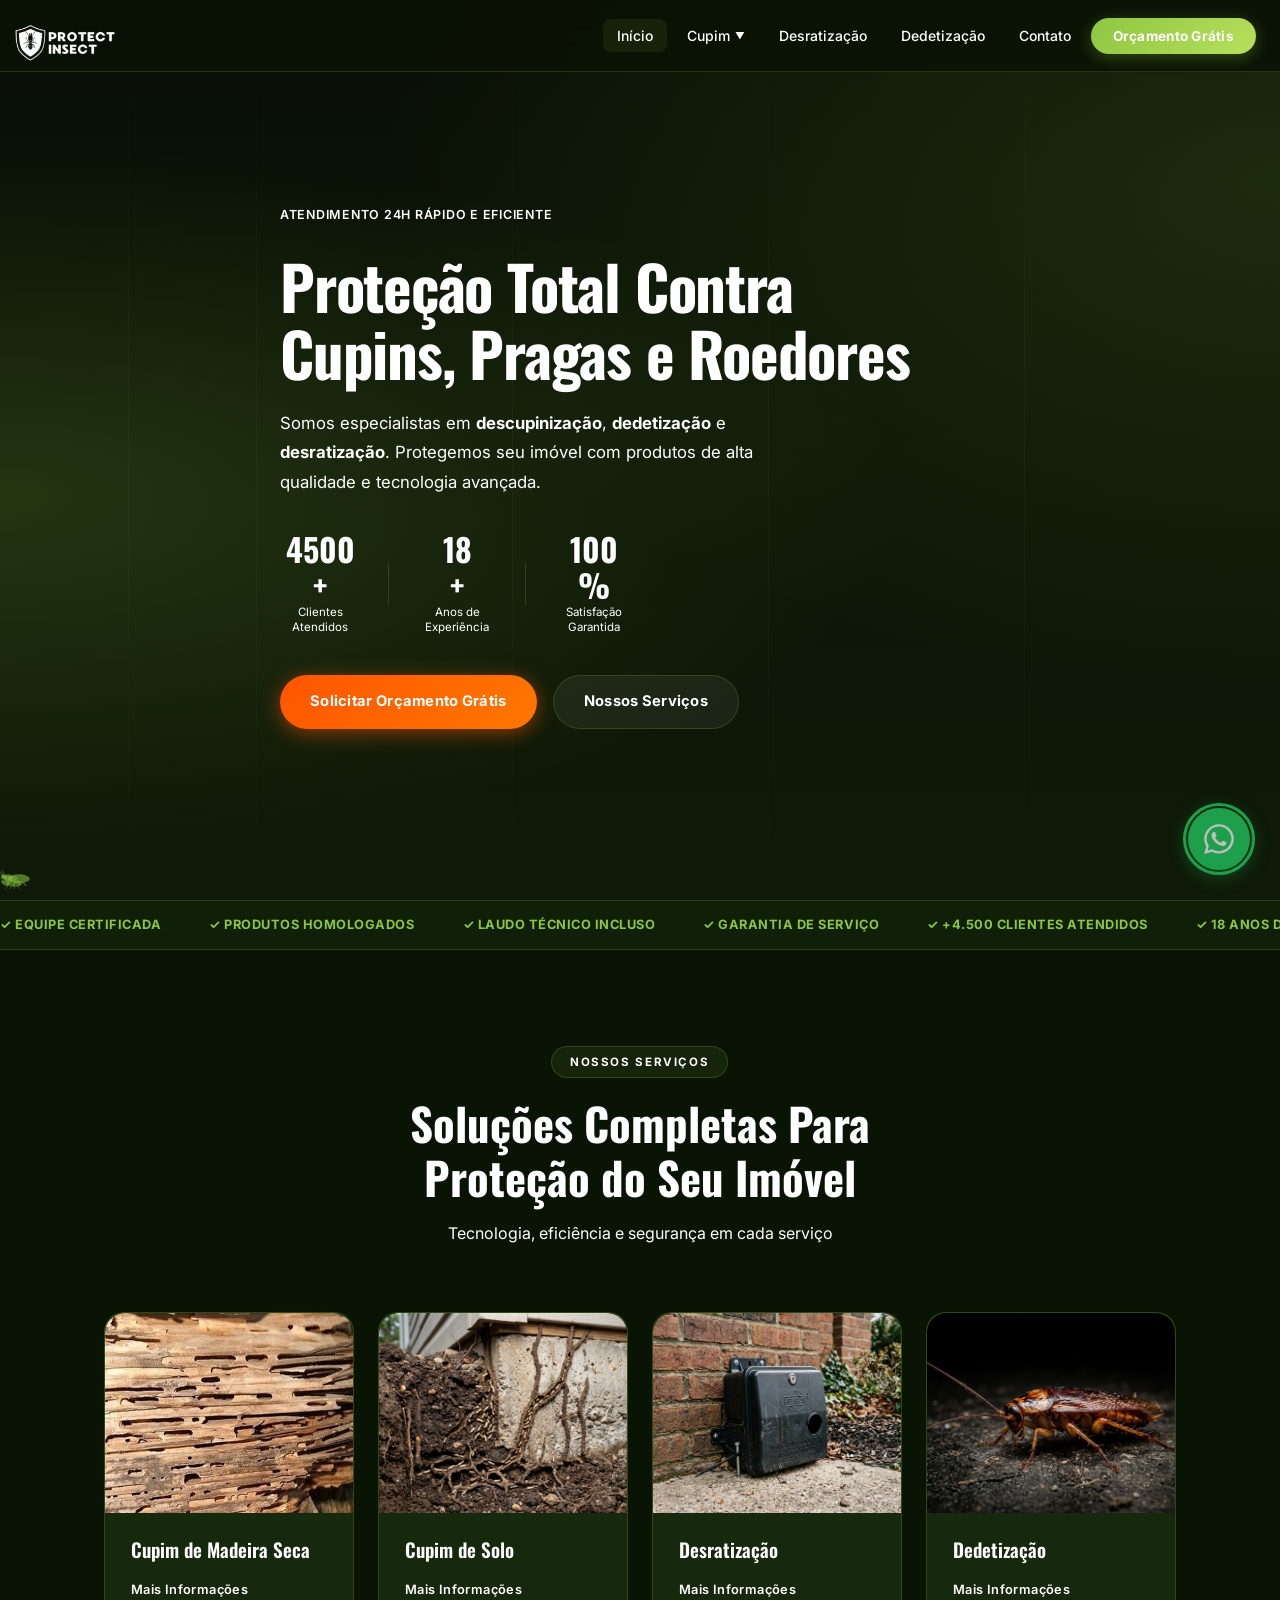
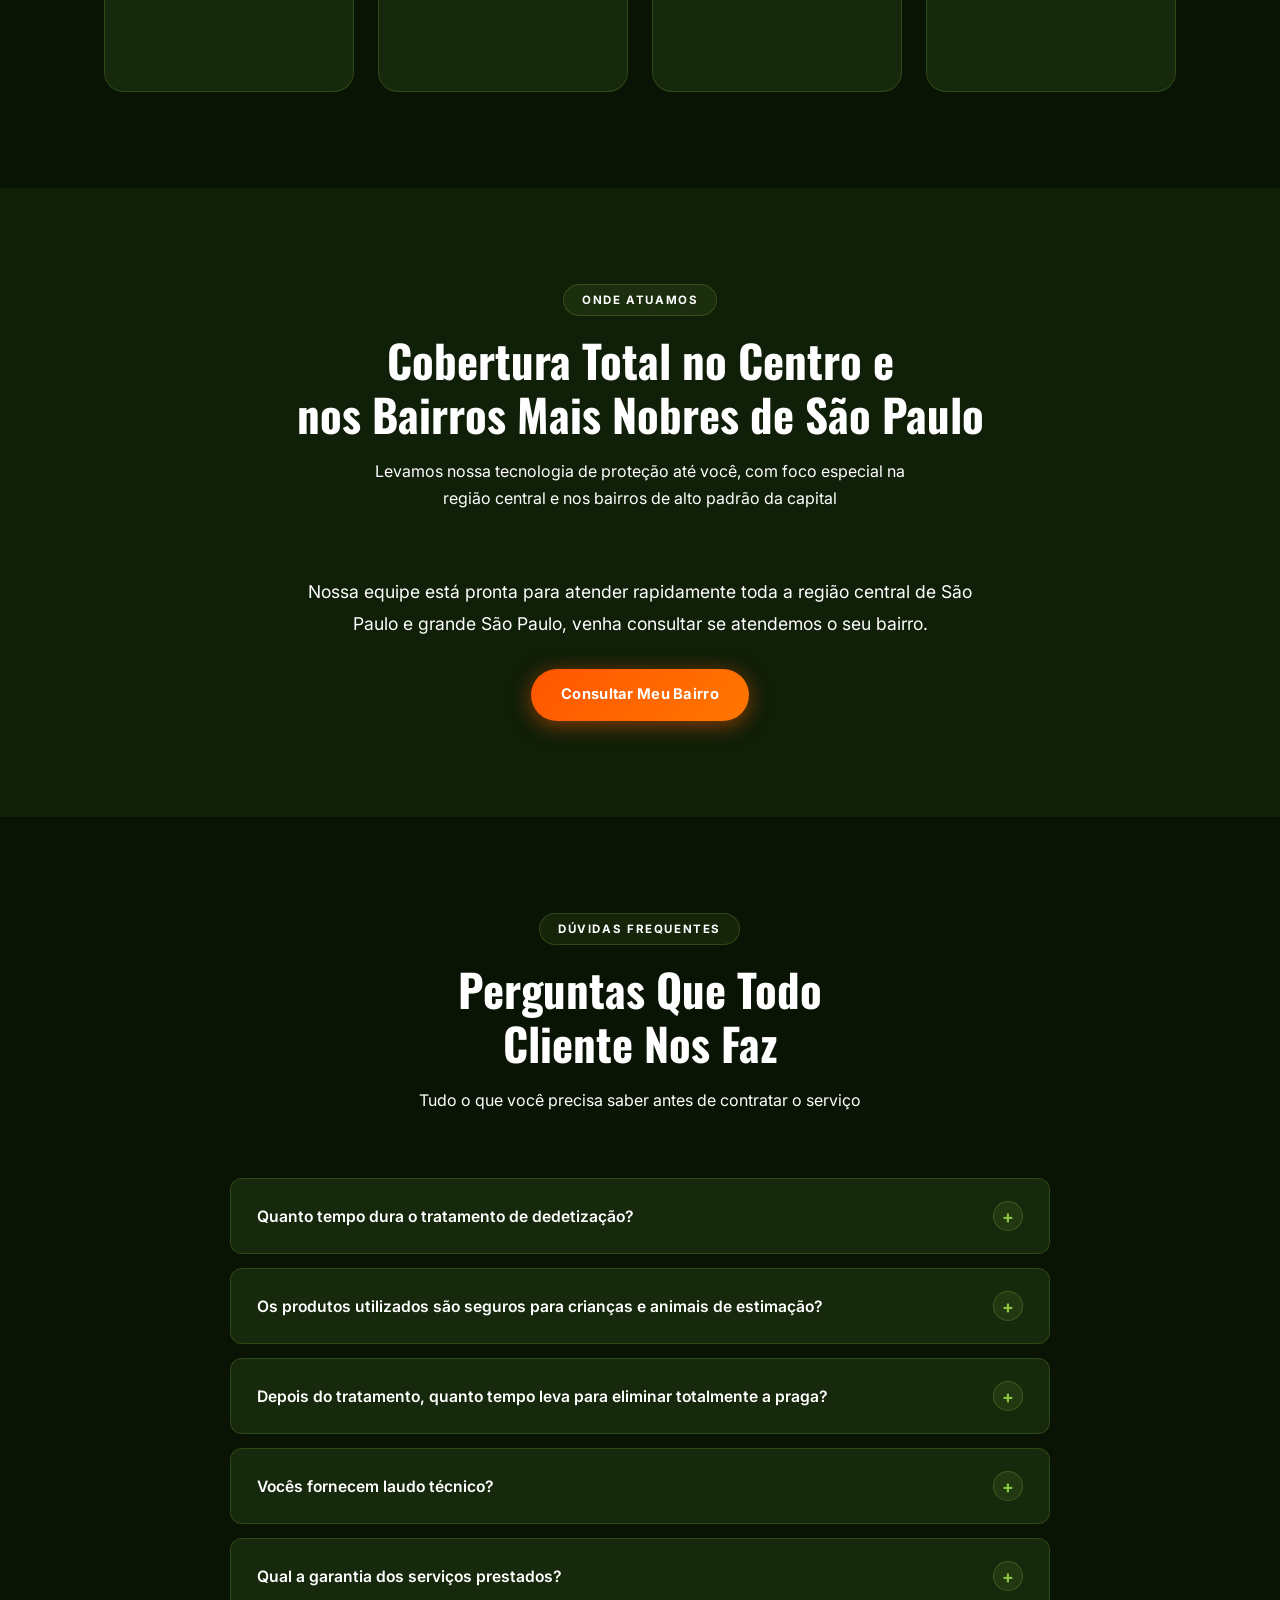
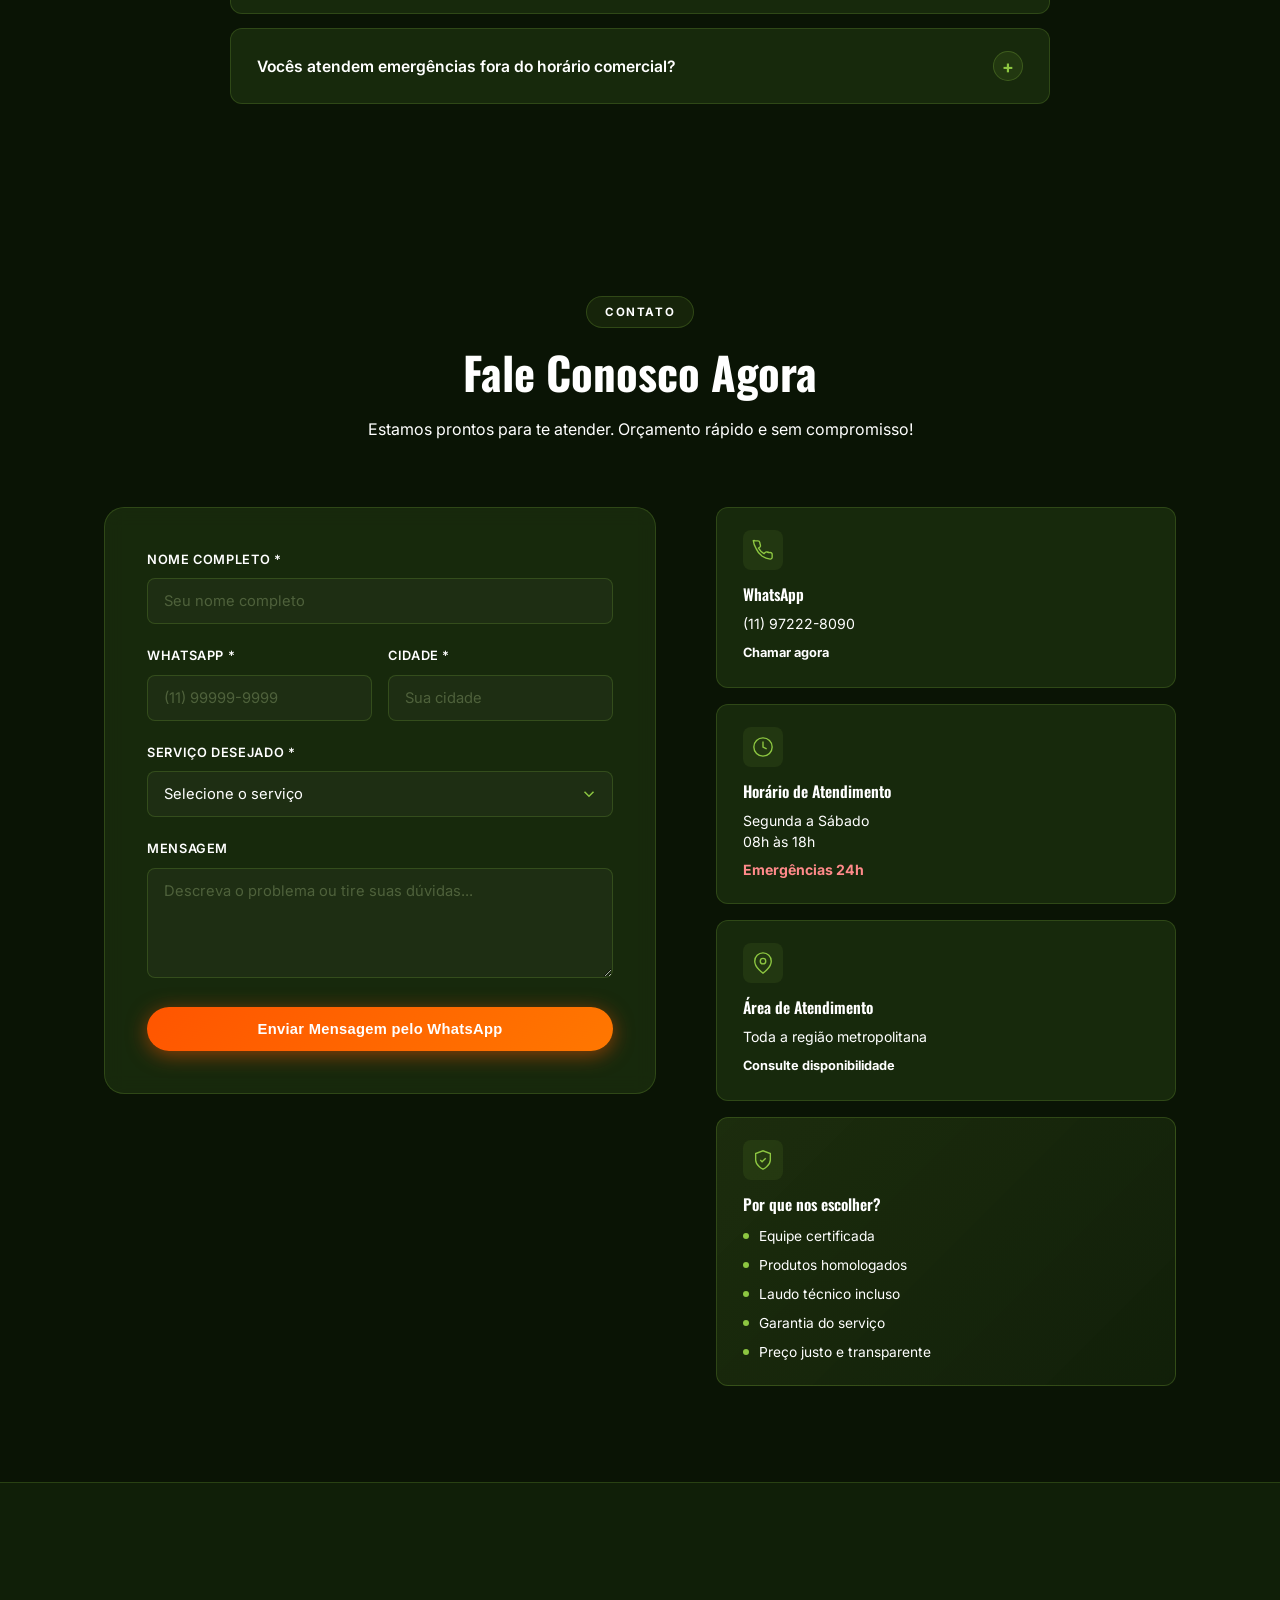
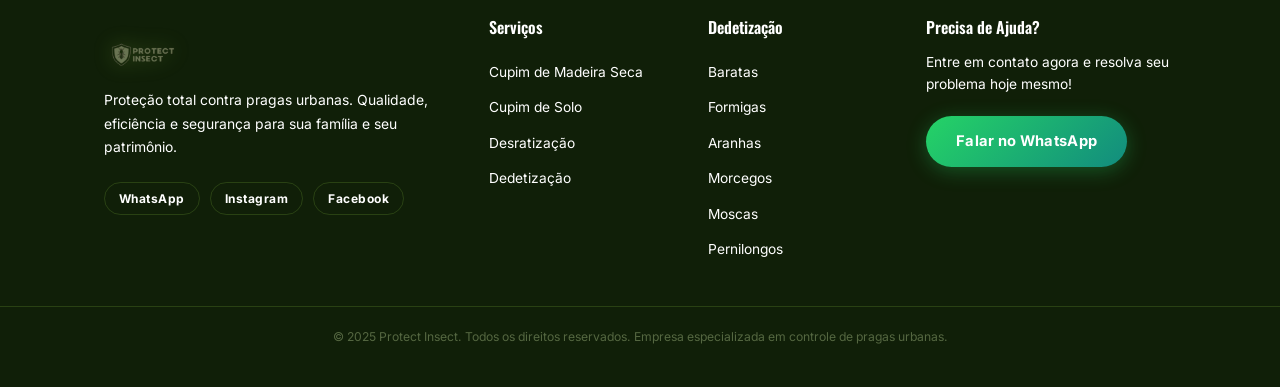
==== index.html @ c0cd270b "checkpoint: site atual antes da reestruturacao completa Ponto de restauracao solicitado pelo cliente" ====
<!DOCTYPE html>
<html lang="pt-BR">
<head>
  <!-- Google Tag Manager -->
  <script>(function(w,d,s,l,i){w[l]=w[l]||[];w[l].push({'gtm.start':
  new Date().getTime(),event:'gtm.js'});var f=d.getElementsByTagName(s)[0],
  j=d.createElement(s),dl=l!='dataLayer'?'&l='+l:'';j.async=true;j.src=
  'https://www.googletagmanager.com/gtm.js?id='+i+dl;f.parentNode.insertBefore(j,f);
  })(window,document,'script','dataLayer','GTM-MDX2VTTK');</script>
  <!-- End Google Tag Manager -->
  <meta charset="UTF-8" />
  <meta name="viewport" content="width=device-width, initial-scale=1.0" />
  <title>Protect Insect | Dedetização, Descupinização e Desratização Profissional</title>
  <link rel="icon" type="image/png" href="images/logo_oficial.png" />
  <meta name="description" content="Protect Insect – Especialistas em descupinização, dedetização e desratização. Elimine cupins de madeira seca, cupins de solo, baratas, formigas, aranhas, morcegos, moscas e pernilongos. Peça seu orçamento agora!" />
  <link rel="preconnect" href="https://fonts.googleapis.com" />
  <link rel="preconnect" href="https://fonts.gstatic.com" crossorigin />
  <link href="https://fonts.googleapis.com/css2?family=Inter:wght@300;400;500;600;700;800;900&family=Oswald:wght@400;500;600;700&display=swap" rel="stylesheet" />
  <link rel="stylesheet" href="style.css" />
</head>
<body>
  <!-- Google Tag Manager (noscript) -->
  <noscript><iframe src="https://www.googletagmanager.com/ns.html?id=GTM-MDX2VTTK"
  height="0" width="0" style="display:none;visibility:hidden"></iframe></noscript>
  <!-- End Google Tag Manager (noscript) -->

  <!-- SPLASH SCREEN PRELOADER -->
  <div id="splash-screen" class="splash-screen">
    <div class="splash-content">
      <div class="brand-mark">
        <div class="brand-shield"></div>
        <div class="brand-text">
          <span class="line line-protect">PROTECT</span>
          <span class="line line-insect">INSECT</span>
        </div>
      </div>
    </div>
  </div>

  <!-- PARTICLES BACKGROUND -->
  <div id="particles-bg"></div>

  <!-- FLOATING WHATSAPP BUTTON -->
  <a href="https://wa.me/5511972228090?text=Olá! Gostaria de fazer um orçamento." target="_blank" class="whatsapp-float" id="whatsapp-float" title="Fale conosco no WhatsApp">
    <svg xmlns="http://www.w3.org/2000/svg" viewBox="0 0 448 512"><path d="M380.9 97.1C339 55.1 283.2 32 223.9 32c-122.4 0-222 99.6-222 222 0 39.1 10.2 77.3 29.6 111L0 480l117.7-30.9c32.4 17.7 68.9 27 106.1 27h.1c122.3 0 224.1-99.6 224.1-222 0-59.3-25.2-115-67-157zm-157 341.6c-33.2 0-65.7-8.9-94-25.7l-6.7-4-69.8 18.3L72 359.2l-4.4-7c-18.5-29.4-28.2-63.3-28.2-98.2 0-101.7 82.8-184.5 184.6-184.5 49.3 0 95.6 19.2 130.4 54.1 34.8 34.9 56.2 81.2 56.1 130.5 0 101.8-84.9 184.6-186.6 184.6zm101.2-138.2c-5.5-2.8-32.8-16.2-37.9-18-5.1-1.9-8.8-2.8-12.5 2.8-3.7 5.6-14.3 18-17.6 21.8-3.2 3.7-6.5 4.2-12 1.4-32.6-16.3-54-29.1-75.5-66-5.7-9.8 5.7-9.1 16.3-30.3 1.8-3.7.9-6.9-.5-9.7-1.4-2.8-12.5-30.1-17.1-41.2-4.5-10.8-9.1-9.3-12.5-9.5-3.2-.2-6.9-.2-10.6-.2-3.7 0-9.7 1.4-14.8 6.9-5.1 5.6-19.4 19-19.4 46.3 0 27.3 19.9 53.7 22.6 57.4 2.8 3.7 39.1 59.7 94.8 83.8 35.2 15.2 49 16.5 66.6 13.9 10.7-1.6 32.8-13.4 37.4-26.4 4.6-13 4.6-24.1 3.2-26.4-1.3-2.5-5-3.9-10.5-6.6z"/></svg>
    <span class="whatsapp-pulse"></span>
  </a>

  <!-- MOBILE STICKY ACTION BAR -->
  <div class="mobile-action-bar">
    <a href="tel:+5511972228090" class="mobile-action-btn mobile-action-call">
      <svg viewBox="0 0 24 24" fill="none" stroke="currentColor" stroke-width="2"><path d="M22 16.92v3a2 2 0 01-2.18 2 19.79 19.79 0 01-8.63-3.07A19.5 19.5 0 014.5 10.5a19.79 19.79 0 01-3.07-8.67A2 2 0 013.44 2h3a2 2 0 012 1.72c.127.96.361 1.903.7 2.81a2 2 0 01-.45 2.11L7.09 9.91a16 16 0 006 6l1.27-1.27a2 2 0 012.11-.45c.907.339 1.85.573 2.81.7A2 2 0 0122 16.92z"/></svg>
      Ligar Agora
    </a>
    <a href="https://wa.me/5511972228090?text=Olá! Gostaria de fazer um orçamento." target="_blank" class="mobile-action-btn mobile-action-whats">
      <svg xmlns="http://www.w3.org/2000/svg" viewBox="0 0 448 512"><path d="M380.9 97.1C339 55.1 283.2 32 223.9 32c-122.4 0-222 99.6-222 222 0 39.1 10.2 77.3 29.6 111L0 480l117.7-30.9c32.4 17.7 68.9 27 106.1 27h.1c122.3 0 224.1-99.6 224.1-222 0-59.3-25.2-115-67-157zm-157 341.6c-33.2 0-65.7-8.9-94-25.7l-6.7-4-69.8 18.3L72 359.2l-4.4-7c-18.5-29.4-28.2-63.3-28.2-98.2 0-101.7 82.8-184.5 184.6-184.5 49.3 0 95.6 19.2 130.4 54.1 34.8 34.9 56.2 81.2 56.1 130.5 0 101.8-84.9 184.6-186.6 184.6zm101.2-138.2c-5.5-2.8-32.8-16.2-37.9-18-5.1-1.9-8.8-2.8-12.5 2.8-3.7 5.6-14.3 18-17.6 21.8-3.2 3.7-6.5 4.2-12 1.4-32.6-16.3-54-29.1-75.5-66-5.7-9.8 5.7-9.1 16.3-30.3 1.8-3.7.9-6.9-.5-9.7-1.4-2.8-12.5-30.1-17.1-41.2-4.5-10.8-9.1-9.3-12.5-9.5-3.2-.2-6.9-.2-10.6-.2-3.7 0-9.7 1.4-14.8 6.9-5.1 5.6-19.4 19-19.4 46.3 0 27.3 19.9 53.7 22.6 57.4 2.8 3.7 39.1 59.7 94.8 83.8 35.2 15.2 49 16.5 66.6 13.9 10.7-1.6 32.8-13.4 37.4-26.4 4.6-13 4.6-24.1 3.2-26.4-1.3-2.5-5-3.9-10.5-6.6z"/></svg>
      WhatsApp
    </a>
  </div>

  <!-- NAVBAR -->
  <nav class="navbar" id="navbar">
    <div class="nav-container">
      <a href="#inicio" class="nav-logo">
        <img src="images/logo_oficial.png" alt="Protect Insect" class="logo-img" style="height: 60px; filter: invert(1) grayscale(1) brightness(2); mix-blend-mode: screen; transform: scale(1.5) translateY(-8px);" />
      </a>
      <button class="hamburger" id="hamburger" aria-label="Menu">
        <span></span><span></span><span></span>
      </button>
      <ul class="nav-links" id="nav-links">
        <li><a href="#inicio" class="nav-link active">Início</a></li>
        <li class="dropdown" id="cupim-dropdown">
          <button class="nav-link dropdown-btn" id="cupim-btn">
            Cupim <span class="arrow">&#9660;</span>
          </button>
          <div class="dropdown-menu" id="cupim-menu">
            <a href="#madeira-seca" class="dropdown-item" onclick="openModal('madeira-seca'); return false;">
              <div class="dropdown-icon-box">
                <svg viewBox="0 0 24 24" fill="none" stroke="currentColor" stroke-width="2"><path d="M12 22s8-4 8-10V5l-8-3-8 3v7c0 6 8 10 8 10z"/></svg>
              </div>
              <div>
                <strong>Cupim de Madeira Seca</strong>
                <small>Tratamento específico para madeira</small>
              </div>
            </a>
            <a href="#cupim-solo" class="dropdown-item" onclick="openModal('cupim-solo'); return false;">
              <div class="dropdown-icon-box">
                <svg viewBox="0 0 24 24" fill="none" stroke="currentColor" stroke-width="2"><circle cx="12" cy="12" r="10"/><path d="M12 8v4l3 3"/></svg>
              </div>
              <div>
                <strong>Cupim de Solo</strong>
                <small>Eliminação de cupins subterrâneos</small>
              </div>
            </a>
          </div>
        </li>

        <li><a href="#desratizacao" class="nav-link">Desratização</a></li>
        <li><a href="#dedetizacao" class="nav-link">Dedetização</a></li>
        <li><a href="#contato" class="nav-link">Contato</a></li>
        <li>
          <a href="https://wa.me/5511972228090?text=Olá! Gostaria de fazer um orçamento." target="_blank" class="nav-cta">
            Orçamento Grátis
          </a>
        </li>
      </ul>
    </div>
    <div class="nav-overlay" id="nav-overlay"></div>
  </nav>

  <!-- HERO SECTION -->
  <section class="hero" id="inicio">
    <div class="hero-bg-lines">
      <div class="bg-line"></div>
      <div class="bg-line"></div>
      <div class="bg-line"></div>
      <div class="bg-line"></div>
      <div class="bg-line"></div>
    </div>
    <div class="hero-content">
      <div class="hero-badge hero-reveal">Atendimento 24h Rápido e Eficiente</div>
      <h1 class="hero-title hero-reveal">
        Proteção Total Contra<br />
        <span class="highlight-text">Cupins, Pragas e Roedores</span>
      </h1>
      <p class="hero-subtitle hero-reveal">
        Somos especialistas em <strong>descupinização</strong>, <strong>dedetização</strong> e <strong>desratização</strong>.
        Protegemos seu imóvel com produtos de alta qualidade e tecnologia avançada.
      </p>
      <div class="hero-stats hero-reveal">
        <div class="stat-item">
          <span class="stat-number">4500</span><span class="stat-plus">+</span>
          <span class="stat-label">Clientes Atendidos</span>
        </div>
        <div class="stat-divider"></div>
        <div class="stat-item">
          <span class="stat-number">18</span><span class="stat-plus">+</span>
          <span class="stat-label">Anos de Experiência</span>
        </div>
        <div class="stat-divider"></div>
        <div class="stat-item">
          <span class="stat-number">100</span><span class="stat-plus">%</span>
          <span class="stat-label">Satisfação Garantida</span>
        </div>
      </div>
      <div class="hero-buttons hero-reveal">
        <a href="https://wa.me/5511972228090?text=Olá! Gostaria de fazer um orçamento." target="_blank" class="btn btn-primary btn-glow">
          Solicitar Orçamento Grátis
        </a>
        <a href="#servicos" class="btn btn-secondary">
          Nossos Serviços
        </a>
      </div>
    </div>

    <!-- decorative crawling termites -->
    <div class="termite-trail" aria-hidden="true">
      <svg class="crawling-termite t1" viewBox="0 0 44 22">
        <g class="termite-legs">
          <path d="M14 17 L9 22"/>
          <path d="M20 18 L18 22"/>
          <path d="M26 18 L27 22"/>
          <path d="M32 17 L36 22"/>
        </g>
        <ellipse class="termite-abdomen" cx="26" cy="12" rx="15" ry="6"/>
        <ellipse class="termite-thorax" cx="11" cy="11" rx="6" ry="5"/>
        <circle class="termite-head" cx="5" cy="9" r="3.2"/>
        <path class="termite-antenna" d="M4 7 L-1 1"/>
        <path class="termite-antenna" d="M6 7 L3 0"/>
      </svg>
      <svg class="crawling-termite t2" viewBox="0 0 44 22">
        <g class="termite-legs">
          <path d="M14 17 L9 22"/>
          <path d="M20 18 L18 22"/>
          <path d="M26 18 L27 22"/>
          <path d="M32 17 L36 22"/>
        </g>
        <ellipse class="termite-abdomen" cx="26" cy="12" rx="15" ry="6"/>
        <ellipse class="termite-thorax" cx="11" cy="11" rx="6" ry="5"/>
        <circle class="termite-head" cx="5" cy="9" r="3.2"/>
        <path class="termite-antenna" d="M4 7 L-1 1"/>
        <path class="termite-antenna" d="M6 7 L3 0"/>
      </svg>
      <svg class="crawling-termite t3" viewBox="0 0 44 22">
        <g class="termite-legs">
          <path d="M14 17 L9 22"/>
          <path d="M20 18 L18 22"/>
          <path d="M26 18 L27 22"/>
          <path d="M32 17 L36 22"/>
        </g>
        <ellipse class="termite-abdomen" cx="26" cy="12" rx="15" ry="6"/>
        <ellipse class="termite-thorax" cx="11" cy="11" rx="6" ry="5"/>
        <circle class="termite-head" cx="5" cy="9" r="3.2"/>
        <path class="termite-antenna" d="M4 7 L-1 1"/>
        <path class="termite-antenna" d="M6 7 L3 0"/>
      </svg>
    </div>
  </section>

  <!-- TRUST TICKER -->
  <div class="trust-ticker">
    <div class="trust-ticker-track">
      <span class="trust-item">✓ Equipe Certificada</span>
      <span class="trust-item">✓ Produtos Homologados</span>
      <span class="trust-item">✓ Laudo Técnico Incluso</span>
      <span class="trust-item">✓ Garantia de Serviço</span>
      <span class="trust-item">✓ +4.500 Clientes Atendidos</span>
      <span class="trust-item">✓ 18 Anos de Experiência</span>
      <span class="trust-item">✓ Atendimento 24h</span>
      <span class="trust-item">✓ Equipe Certificada</span>
      <span class="trust-item">✓ Produtos Homologados</span>
      <span class="trust-item">✓ Laudo Técnico Incluso</span>
      <span class="trust-item">✓ Garantia de Serviço</span>
      <span class="trust-item">✓ +4.500 Clientes Atendidos</span>
      <span class="trust-item">✓ 18 Anos de Experiência</span>
      <span class="trust-item">✓ Atendimento 24h</span>
    </div>
  </div>

  <!-- SERVICES OVERVIEW -->
  <section class="services-overview" id="servicos">
    <div class="section-container">
      <div class="section-header">
        <span class="section-tag reveal-title" data-delay="0">NOSSOS SERVIÇOS</span>
        <h2 class="section-title reveal-title" data-delay="100">Soluções Completas Para<br /><span>Proteção do Seu Imóvel</span></h2>
        <p class="section-subtitle reveal-title" data-delay="200">Tecnologia, eficiência e segurança em cada serviço</p>
      </div>
      <div class="services-grid">
        <div class="service-card scroll-reveal-up" data-delay="300">
          <div class="service-card-inner">
            <div class="service-card-front">
              <div class="card-carousel" id="carousel-1">
                <img src="images/cupim_novo_1.jpg" class="carousel-slide active" alt="Danos cupim madeira seca">
                <img src="images/cupim_novo_2.jpg" class="carousel-slide" alt="Danos cupim madeira seca">
                <img src="images/cupim_novo_3.jpg" class="carousel-slide" alt="Cupins na madeira">
                <img src="images/cupim_novo_4.jpg" class="carousel-slide" alt="Cupins de madeira seca">
              </div>
              <div class="service-card-text">
                <h3>Cupim de Madeira Seca</h3>
                <span class="service-card-link">Mais Informações</span>
              </div>
            </div>
            <div class="service-card-back">
              <h3>Cupim de Madeira Seca</h3>
              <p>Ataca portas, móveis e estruturas de madeira seca por dentro, com danos quase invisíveis até ser tarde demais.</p>
              <button type="button" class="service-card-btn" onclick="openModal('madeira-seca')">Saber Mais</button>
            </div>
          </div>
        </div>

        <div class="service-card scroll-reveal-up" data-delay="400">
          <div class="service-card-inner">
            <div class="service-card-front">
              <div class="card-carousel" id="carousel-2">
                <img src="images/cupim_solo.jpg" class="carousel-slide active" alt="Cupim de solo">
                <img src="images/cupim_solo_novo_1.jpg" class="carousel-slide" alt="Cupins em madeira">
                <img src="images/cupim_solo_novo_2.jpg" class="carousel-slide" alt="Rastro de cupim de solo">
                <img src="images/cupim_solo_novo_3.jpg" class="carousel-slide" alt="Danos de cupim de solo">
              </div>
              <div class="service-card-text">
                <h3>Cupim de Solo</h3>
                <span class="service-card-link">Mais Informações</span>
              </div>
            </div>
            <div class="service-card-back">
              <h3>Cupim de Solo</h3>
              <p>Colônias subterrâneas de milhões de indivíduos que avançam por túneis de terra até as fundações do imóvel.</p>
              <button type="button" class="service-card-btn" onclick="openModal('cupim-solo')">Saber Mais</button>
            </div>
          </div>
        </div>

        <div class="service-card scroll-reveal-up" data-delay="500">
          <div class="service-card-inner">
            <div class="service-card-front">
              <div class="card-carousel" id="carousel-3">
                <img src="images/estacao_isca.jpg" class="carousel-slide active" alt="Desratização">
                <img src="images/rato_novo_1.jpg" class="carousel-slide" alt="Ratos">
                <img src="images/rato_novo_2.jpg" class="carousel-slide" alt="Camundongo">
                <img src="images/rato_novo_3.jpg" class="carousel-slide" alt="Rato">
              </div>
              <div class="service-card-text">
                <h3>Desratização</h3>
                <span class="service-card-link">Mais Informações</span>
              </div>
            </div>
            <div class="service-card-back">
              <h3>Desratização</h3>
              <p>Estações de iscas estratégicas e rodenticidas seguros para eliminar ratos e camundongos com eficiência.</p>
              <button type="button" class="service-card-btn" onclick="openModal('desratizacao')">Saber Mais</button>
            </div>
          </div>
        </div>

        <div class="service-card scroll-reveal-up" data-delay="600">
          <div class="service-card-inner">
            <div class="service-card-front">
              <div class="card-carousel" id="carousel-4">
                <img src="images/praga_barata.jpg" class="carousel-slide active" alt="Barata">
                <img src="images/praga_formiga.jpg" class="carousel-slide" alt="Formiga">
                <img src="images/praga_aranha.jpg" class="carousel-slide" alt="Aranha">
                <img src="images/praga_morcego.jpg" class="carousel-slide" alt="Morcego">
                <img src="images/praga_mosca.jpg" class="carousel-slide" alt="Mosca">
                <img src="images/praga_pernilongo.jpg" class="carousel-slide" alt="Pernilongo">
              </div>
              <div class="service-card-text">
                <h3>Dedetização</h3>
                <span class="service-card-link">Mais Informações</span>
              </div>
            </div>
            <div class="service-card-back">
              <h3>Dedetização</h3>
              <p>Eliminação de baratas, formigas, aranhas, morcegos, moscas e pernilongos com tratamento específico para cada praga.</p>
              <button type="button" class="service-card-btn" onclick="openModal('dedetizacao')">Saber Mais</button>
            </div>
          </div>
        </div>
      </div>
    </div>
  </section>

  <!-- CUPIM DE MADEIRA SECA -->
  <section class="pest-section" id="madeira-seca">
    <div class="section-container">
      <div class="section-header">
        <span class="section-tag reveal-title" data-delay="0">DESCUPINIZAÇÃO</span>
        <h2 class="section-title reveal-title" data-delay="100">Cupim de Madeira Seca</h2>
        <p class="section-subtitle reveal-title" data-delay="200">Conheça o inimigo invisível que pode estar destruindo seu imóvel</p>
      </div>

      <div class="pest-info-grid">
        <div class="pest-info-text scroll-reveal-left" data-delay="300">
          <a href="https://wa.me/5511972228090?text=Olá! Preciso de um orçamento." target="_blank" class="btn btn-primary btn-large btn-glow btn-pulse" style="margin-bottom: 24px; display: inline-block; font-size: 1.1rem; padding: 16px 32px; width: 100%; text-align: center;">
            Solicitar Orçamento Grátis
          </a>
          <h3>O Que é o Cupim de Madeira Seca?</h3>
          <p>O <strong>cupim de madeira seca</strong> (<em>Cryptotermes brevis</em>) é uma das pragas mais devastadoras para imóveis residenciais e comerciais. Diferente de outros cupins, ele não depende do solo — pode se instalar em qualquer madeira seca, como móveis, portas, janelas, telhados e estruturas internas.</p>
          <p>Sua colônia se desenvolve dentro da própria madeira, tornando a infestação quase invisível até que os danos sejam irreversíveis. O sinal mais comum é a presença de <strong>pó de madeira fino</strong> (fezes) ao redor de pequenos buracos circulares.</p>

          <div class="damage-list">
            <h4>Danos que ele causa:</h4>
            <ul>
              <li>Destruição de estruturas de madeira</li>
              <li>Comprometimento de móveis e portas</li>
              <li>Danos em telhados e forros</li>
              <li>Prejuízos financeiros elevados</li>
              <li>Risco estrutural ao imóvel</li>
              <li>Desvalorização do patrimônio</li>
            </ul>
          </div>
        </div>

        <div class="pest-images scroll-reveal-right" data-delay="400">
          <div class="pest-photo-grid">
            <div class="pest-photo">
              <img src="images/cupim_novo_1.jpg" alt="Danos em madeira" />
            </div>
            <div class="pest-photo">
              <img src="images/cupim_novo_2.jpg" alt="Danos em estruturas" />
            </div>
            <div class="pest-photo">
              <img src="images/cupim_novo_3.jpg" alt="Cupins na madeira" />
            </div>
            <div class="pest-photo">
              <img src="images/cupim_novo_4.jpg" alt="Danos em porta" />
            </div>
          </div>
        </div>
      </div>

      <div class="treatment-card scroll-reveal-up">
        <div class="treatment-icon">
          <svg viewBox="0 0 24 24" fill="none" stroke="currentColor" stroke-width="1.5"><path d="M9 3H5a2 2 0 00-2 2v4m6-6h10a2 2 0 012 2v4M9 3v18m0 0h10a2 2 0 002-2V9M9 21H5a2 2 0 01-2-2V9m0 0h18"/></svg>
        </div>
        <div class="treatment-content">
          <h4>Nosso Tratamento Exclusivo</h4>
          <p>Utilizamos <strong>inseticidas de última geração</strong> aplicados diretamente nas madeiras infectadas, com injeção em galerias e tratamento superficial. O processo elimina 100% da colônia e cria uma barreira protetora duradoura.</p>
        </div>
      </div>

      <div class="cta-section scroll-reveal-up">
        <div class="cta-content">
          <h3>Identificou Cupim de Madeira Seca?</h3>
          <p>Não perca tempo! Cada dia sem tratamento aumenta os danos. Entre em contato agora e receba um orçamento gratuito.</p>
        </div>
        <a href="https://wa.me/5511972228090?text=Olá! Preciso de um orçamento." target="_blank" class="btn btn-primary btn-large btn-glow btn-pulse" style="margin-top: 20px; font-size: 1.1rem; padding: 16px 32px;">
          Solicitar Orçamento Grátis
        </a>
      </div>
    </div>
  </section>

  <!-- CUPIM DE SOLO -->
  <section class="pest-section alt-bg" id="cupim-solo">
    <div class="section-container">
      <div class="section-header">
        <span class="section-tag reveal-title" data-delay="0">DESCUPINIZAÇÃO</span>
        <h2 class="section-title reveal-title" data-delay="100">Cupim de Solo</h2>
        <p class="section-subtitle reveal-title" data-delay="200">O cupim subterrâneo que ataca silenciosamente pelas fundações</p>
      </div>

      <div class="pest-info-grid reverse">
        <div class="pest-images scroll-reveal-left" data-delay="300">
          <div class="pest-photo-grid">
            <div class="pest-photo">
              <img src="images/cupim_solo.jpg" alt="Colônia subterrânea de cupim" />
            </div>
            <div class="pest-photo">
              <img src="images/cupim_solo_novo_1.jpg" alt="Madeira destruída por cupim de solo" />
            </div>
            <div class="pest-photo">
              <img src="images/cupim_solo_novo_2.jpg" alt="Rastro na parede de cupim de solo" />
            </div>
            <div class="pest-photo">
              <img src="images/cupim_solo_novo_3.jpg" alt="Destruição interna por cupim de solo" />
            </div>
          </div>
        </div>
        <div class="pest-info-text scroll-reveal-right" data-delay="400">
          <a href="https://wa.me/5511972228090?text=Olá! Preciso de um orçamento." target="_blank" class="btn btn-primary btn-large btn-glow btn-pulse" style="margin-bottom: 24px; display: inline-block; font-size: 1.1rem; padding: 16px 32px; width: 100%; text-align: center;">
            Solicitar Orçamento Grátis
          </a>
          <h3>O Que é o Cupim de Solo?</h3>
          <p>O <strong>cupim de solo</strong> (ou cupim subterrâneo) constrói enormes colônias no solo e cria túneis de terra para chegar até a madeira. São os mais destrutivos de todos, podendo comprometer fundações inteiras.</p>
          <p>Sua colônia pode conter <strong>milhões de indivíduos</strong> e os danos geralmente só são descobertos quando já estão avançados. A rainha pode viver por décadas, produzindo continuamente novos cupins.</p>

          <div class="damage-list">
            <h4>Características e Danos:</h4>
            <ul>
              <li>Constroem túneis de terra visíveis</li>
              <li>Atacam fundações e alicerces</li>
              <li>Colônias de milhões de indivíduos</li>
              <li>Destroem toda estrutura de madeira</li>
              <li>Danos podem levar ao colapso estrutural</li>
              <li>Necessitam de tratamento especializado no solo</li>
            </ul>
          </div>
        </div>
      </div>

      <div class="treatment-card green scroll-reveal-up">
        <div class="treatment-icon">
          <svg viewBox="0 0 24 24" fill="none" stroke="currentColor" stroke-width="1.5"><path d="M22 12h-4l-3 9L9 3l-3 9H2"/></svg>
        </div>
        <div class="treatment-content">
          <h4>Tratamento Especializado de Solo</h4>
          <p>Realizamos a <strong>aplicação de termicidas diretamente no solo</strong> ao redor e sob a edificação, criando uma barreira química que elimina as colônias e impede novas infestações. Técnica aprovada e altamente eficaz.</p>
        </div>
      </div>


      <div class="cta-section scroll-reveal-up">
        <div class="cta-content">
          <h3>Suspeita de Cupim de Solo?</h3>
          <p>O tratamento rápido pode salvar sua estrutura! Entre em contato agora mesmo.</p>
        </div>
        <a href="https://wa.me/5511972228090?text=Olá! Preciso de um orçamento." target="_blank" class="btn btn-primary btn-large btn-glow btn-pulse" style="margin-top: 20px; font-size: 1.1rem; padding: 16px 32px;">
          Solicitar Orçamento Grátis
        </a>
      </div>
    </div>
  </section>

  <!-- DESRATIZAÇÃO -->
  <section class="pest-section" id="desratizacao">
    <div class="section-container">
      <div class="section-header">
        <span class="section-tag reveal-title" data-delay="0">DESRATIZAÇÃO</span>
        <h2 class="section-title reveal-title" data-delay="100">Controle de Roedores</h2>
        <p class="section-subtitle reveal-title" data-delay="200">Tecnologia e segurança no controle de ratos e camundongos</p>
      </div>

      <div class="rat-control-layout">
        <div class="rat-info scroll-reveal-left" data-delay="300">
          <a href="https://wa.me/5511972228090?text=Olá! Preciso de um orçamento." target="_blank" class="btn btn-primary btn-large btn-glow btn-pulse" style="margin-bottom: 24px; display: inline-block; font-size: 1.1rem; padding: 16px 32px; width: 100%; text-align: center;">
            Solicitar Orçamento Grátis
          </a>
          <h3>Como Funciona Nossa Desratização?</h3>
          <p>Utilizamos um sistema de <strong>controle integrado de pragas</strong> com estações de iscas (bait stations) instaladas estrategicamente em pontos de passagem dos roedores. As iscas contêm <strong>rodenticidas de última geração</strong>, seguros quando corretamente instalados.</p>

          <div class="process-steps">
            <div class="step scroll-reveal-up" data-delay="400">
              <div class="step-number">01</div>
              <div class="step-info">
                <h4>Instalação das Estações</h4>
                <p>Posicionamos as estações de iscas em locais estratégicos, seguros e discretos.</p>
              </div>
            </div>
            <div class="step scroll-reveal-up" data-delay="500">
              <div class="step-number">02</div>
              <div class="step-info">
                <h4>Iscas Especializadas</h4>
                <p>Utilizamos produtos específicos de alta eficácia, com formulações atrativas para os roedores.</p>
              </div>
            </div>
            <div class="step scroll-reveal-up" data-delay="600">
              <div class="step-number">03</div>
              <div class="step-info">
                <h4>Monitoramento Contínuo</h4>
                <p>Realizamos visitas de acompanhamento para reposição de iscas e verificação do controle.</p>
              </div>
            </div>
          </div>
        </div>

        <div class="pest-images scroll-reveal-right" data-delay="700">
          <div class="pest-photo-grid">
            <div class="pest-photo">
              <img src="images/estacao_isca.jpg" alt="Estação de isca" />
            </div>
            <div class="pest-photo">
              <img src="images/rato_novo_1.jpg" alt="Ratos em grupo" />
            </div>
            <div class="pest-photo">
              <img src="images/rato_novo_2.jpg" alt="Camundongo" />
            </div>
            <div class="pest-photo">
              <img src="images/rato_novo_3.jpg" alt="Rato" />
            </div>
          </div>
        </div>
      </div>

      <div class="warning-banner scroll-reveal-up">
        <div class="warning-icon">
          <svg viewBox="0 0 24 24" fill="none" stroke="currentColor" stroke-width="2"><path d="M10.29 3.86L1.82 18a2 2 0 001.71 3h16.94a2 2 0 001.71-3L13.71 3.86a2 2 0 00-3.42 0z"/><line x1="12" y1="9" x2="12" y2="13"/><line x1="12" y1="17" x2="12.01" y2="17"/></svg>
        </div>
        <p><strong>Ratos transmitem mais de 35 doenças!</strong> Entre elas: Leptospirose, Hantavirose, Salmonelose e muito mais. Não deixe sua família em risco!</p>
      </div>

      <div class="cta-section scroll-reveal-up">
        <div class="cta-content">
          <h3>Encontrou Sinais de Roedores?</h3>
          <p>Fique tranquilo! Nossa equipe resolve rapidamente e com segurança.</p>
        </div>
        <a href="https://wa.me/5511972228090?text=Olá! Preciso de um orçamento." target="_blank" class="btn btn-primary btn-large btn-glow btn-pulse" style="margin-top: 20px; font-size: 1.1rem; padding: 16px 32px;">
          Solicitar Orçamento Grátis
        </a>
      </div>
    </div>
  </section>

  <!-- DEDETIZAÇÃO -->
  <section class="pest-section alt-bg" id="dedetizacao">
    <div class="section-container">
      <div class="section-header">
        <span class="section-tag reveal-title" data-delay="0">DEDETIZAÇÃO</span>
        <h2 class="section-title reveal-title" data-delay="100">Controle de Pragas Urbanas</h2>
        <p class="section-subtitle reveal-title" data-delay="200">Eliminação eficiente de pragas que ameaçam a saúde e o conforto do seu lar</p>
      </div>

      <div class="pests-grid">
        <div style="grid-column: 1 / -1; margin-bottom: 20px;">
          <a href="https://wa.me/5511972228090?text=Olá! Preciso de um orçamento." target="_blank" class="btn btn-primary btn-large btn-glow btn-pulse" style="display: block; font-size: 1.1rem; padding: 16px 32px; text-align: center;">
            Solicitar Orçamento Grátis
          </a>
        </div>

        <div class="pest-card scroll-reveal-up" data-delay="300" id="pest-barata">
          <div class="pest-card-header">
            <div class="pest-icon">
              <img src="images/praga_barata.jpg" alt="Barata" class="real-icon-img" />
            </div>
            <h3>Baratas</h3>
          </div>
          <div class="pest-card-body">
            <p>As baratas são vetores de mais de 40 tipos de bactérias, contaminando alimentos e superfícies. Nosso tratamento elimina adultos e ovos, garantindo controle total.</p>
            <div class="pest-tags">
              <span>Gel Inseticida</span>
              <span>Spray</span>
              <span>Fumigação</span>
            </div>
          </div>
        </div>

        <div class="pest-card scroll-reveal-up" data-delay="400" id="pest-formiga">
          <div class="pest-card-header">
            <div class="pest-icon">
              <img src="images/praga_formiga.jpg" alt="Formiga" class="real-icon-img" />
            </div>
            <h3>Formigas</h3>
          </div>
          <div class="pest-card-body">
            <p>As formigas invadem cozinhas, banheiros e qualquer ambiente com umidade ou alimento. Utilizamos iscas que eliminam a rainha e toda a colônia.</p>
            <div class="pest-tags">
              <span>Iscas Biológicas</span>
              <span>Barreira Química</span>
            </div>
          </div>
        </div>

        <div class="pest-card scroll-reveal-up" data-delay="500" id="pest-aranha">
          <div class="pest-card-header">
            <div class="pest-icon">
              <img src="images/praga_aranha.jpg" alt="Aranha" class="real-icon-img" />
            </div>
            <h3>Aranhas</h3>
          </div>
          <div class="pest-card-body">
            <p>Espécies como a aranha-marrom e a viúva-negra representam risco de vida. Nosso tratamento elimina aranhas peçonhentas e não peçonhentas com segurança total.</p>
            <div class="pest-tags">
              <span>Tratamento Perimetral</span>
              <span>Inseticida Residual</span>
            </div>
          </div>
        </div>

        <div class="pest-card scroll-reveal-up" data-delay="600" id="pest-morcego">
          <div class="pest-card-header">
            <div class="pest-icon">
              <img src="images/praga_morcego.jpg" alt="Morcego" class="real-icon-img" />
            </div>
            <h3>Morcegos</h3>
          </div>
          <div class="pest-card-body">
            <p>Morcegos em forros e telhados causam odores intensos e podem transmitir raiva. Realizamos a espantação humanizada e o vedamento dos acessos.</p>
            <div class="pest-tags">
              <span>Espantação</span>
              <span>Exclusão</span>
              <span>Vedação</span>
            </div>
          </div>
        </div>

        <div class="pest-card scroll-reveal-up" data-delay="700" id="pest-mosca">
          <div class="pest-card-header">
            <div class="pest-icon">
              <img src="images/praga_mosca.jpg" alt="Mosca" class="real-icon-img" />
            </div>
            <h3>Moscas</h3>
          </div>
          <div class="pest-card-body">
            <p>Moscas contaminam alimentos e transmitem doenças graves. Atuamos no controle das moscas adultas e no tratamento dos focos de larvas para eliminação definitiva.</p>
            <div class="pest-tags">
              <span>Armadilhas UV</span>
              <span>Inseticida</span>
              <span>Controle de Focos</span>
            </div>
          </div>
        </div>

        <div class="pest-card scroll-reveal-up" data-delay="800" id="pest-pernilongo">
          <div class="pest-card-header">
            <div class="pest-icon">
              <img src="images/praga_pernilongo.jpg" alt="Pernilongo" class="real-icon-img" />
            </div>
            <h3>Pernilongos</h3>
          </div>
          <div class="pest-card-body">
            <p>Além do incômodo, os pernilongos transmitem dengue, zika e chikungunya. Realizamos nebulização e controle de criadouros para eliminação imediata e duradoura.</p>
            <div class="pest-tags">
              <span>Nebulização</span>
              <span>Controle de Criadouros</span>
            </div>
          </div>
        </div>

      </div>

      <div class="guarantee-banner scroll-reveal-up">
        <div class="guarantee-icon">
          <svg viewBox="0 0 24 24" fill="none" stroke="currentColor" stroke-width="1.5"><path d="M12 22s8-4 8-10V5l-8-3-8 3v7c0 6 8 10 8 10z"/><polyline points="9 12 11 14 15 10"/></svg>
        </div>
        <div class="guarantee-content">
          <h3>Garantia de Satisfação</h3>
          <p>Todos os nossos serviços vêm acompanhados de <strong>laudo técnico</strong> e <strong>garantia de retorno</strong>. Se o problema persistir, voltamos sem custo adicional!</p>
        </div>
      </div>

      <div class="cta-section scroll-reveal-up">
        <div class="cta-content">
          <h3>Pronto para um Ambiente Saudável?</h3>
          <p>Entre em contato e solicite seu orçamento gratuito de dedetização.</p>
        </div>
        <a href="https://wa.me/5511972228090?text=Olá! Preciso de um orçamento." target="_blank" class="btn btn-primary btn-large btn-glow btn-pulse" style="margin-top: 20px; font-size: 1.1rem; padding: 16px 32px;">
          Solicitar Orçamento Grátis
        </a>
      </div>
    </div>
  </section>

  <!-- COVERAGE MAP SECTION -->
  <section class="coverage-section" id="area-atendimento">
    <div class="section-container">
      <div class="section-header">
        <span class="section-tag reveal-title" data-delay="0">ONDE ATUAMOS</span>
        <h2 class="section-title reveal-title" data-delay="100">Cobertura Total no Centro e<br /><span>nos Bairros Mais Nobres de São Paulo</span></h2>
        <p class="section-subtitle reveal-title" data-delay="200">Levamos nossa tecnologia de proteção até você, com foco especial na região central e nos bairros de alto padrão da capital</p>
      </div>

      <div class="coverage-text scroll-reveal-up" data-delay="300">
        <p>Nossa equipe está pronta para atender rapidamente toda a região central de São Paulo e grande São Paulo, venha consultar se atendemos o seu bairro.</p>
        <a href="https://wa.me/5511972228090?text=Olá! Gostaria de saber se vocês atendem meu bairro." target="_blank" class="btn btn-primary btn-glow">
          Consultar Meu Bairro
        </a>
      </div>
    </div>
  </section>

  <!-- FAQ SECTION -->
  <section class="faq-section" id="faq">
    <div class="section-container">
      <div class="section-header">
        <span class="section-tag reveal-title" data-delay="0">DÚVIDAS FREQUENTES</span>
        <h2 class="section-title reveal-title" data-delay="100">Perguntas Que Todo<br /><span>Cliente Nos Faz</span></h2>
        <p class="section-subtitle reveal-title" data-delay="200">Tudo o que você precisa saber antes de contratar o serviço</p>
      </div>

      <div class="faq-list scroll-reveal-up" data-delay="300">
        <div class="faq-item">
          <button type="button" class="faq-question">
            <span>Quanto tempo dura o tratamento de dedetização?</span>
            <span class="faq-icon">+</span>
          </button>
          <div class="faq-answer">
            <p>Depende do serviço e do tamanho do imóvel, mas a maioria dos tratamentos é concluída em poucas horas. Já a descupinização de estruturas maiores pode levar um dia inteiro. Sempre explicamos o prazo exato antes de começar.</p>
          </div>
        </div>
        <div class="faq-item">
          <button type="button" class="faq-question">
            <span>Os produtos utilizados são seguros para crianças e animais de estimação?</span>
            <span class="faq-icon">+</span>
          </button>
          <div class="faq-answer">
            <p>Sim. Utilizamos produtos homologados pela ANVISA, aplicados por equipe certificada e seguindo todas as normas técnicas de segurança. Orientamos sobre o tempo de reentrada no ambiente para garantir total tranquilidade à sua família e aos seus pets.</p>
          </div>
        </div>
        <div class="faq-item">
          <button type="button" class="faq-question">
            <span>Depois do tratamento, quanto tempo leva para eliminar totalmente a praga?</span>
            <span class="faq-icon">+</span>
          </button>
          <div class="faq-answer">
            <p>O efeito começa a aparecer nos primeiros dias, mas a eliminação completa da colônia pode levar de 1 a 3 semanas, dependendo do nível de infestação. Realizamos acompanhamento para garantir que o resultado final seja 100% eficaz.</p>
          </div>
        </div>
        <div class="faq-item">
          <button type="button" class="faq-question">
            <span>Vocês fornecem laudo técnico?</span>
            <span class="faq-icon">+</span>
          </button>
          <div class="faq-answer">
            <p>Sim, todos os nossos serviços incluem laudo técnico, essencial para imobiliárias, condomínios, laudos de compra e venda de imóveis e processos de garantia.</p>
          </div>
        </div>
        <div class="faq-item">
          <button type="button" class="faq-question">
            <span>Qual a garantia dos serviços prestados?</span>
            <span class="faq-icon">+</span>
          </button>
          <div class="faq-answer">
            <p>Todos os serviços possuem garantia por escrito. Caso a praga reapareça dentro do período de garantia, retornamos ao local sem custo adicional para reforçar o tratamento.</p>
          </div>
        </div>
        <div class="faq-item">
          <button type="button" class="faq-question">
            <span>Vocês atendem emergências fora do horário comercial?</span>
            <span class="faq-icon">+</span>
          </button>
          <div class="faq-answer">
            <p>Sim! Além do horário comercial de segunda a sábado, mantemos atendimento 24 horas para emergências, como aparecimento de roedores ou ninhos de insetos que representem risco imediato.</p>
          </div>
        </div>
      </div>
    </div>
  </section>

  <!-- CONTACT SECTION -->
  <section class="contact-section" id="contato">
    <div class="section-container">
      <div class="section-header">
        <span class="section-tag reveal-title" data-delay="0">CONTATO</span>
        <h2 class="section-title reveal-title" data-delay="100">Fale Conosco Agora</h2>
        <p class="section-subtitle reveal-title" data-delay="200">Estamos prontos para te atender. Orçamento rápido e sem compromisso!</p>
      </div>

      <div class="contact-layout">
        <div class="contact-form-wrapper scroll-reveal-left" data-delay="300">
          <form class="contact-form" id="contact-form" onsubmit="handleFormSubmit(event)">
            <div class="form-group">
              <label for="nome">Nome Completo *</label>
              <input type="text" id="nome" name="nome" placeholder="Seu nome completo" required />
            </div>
            <div class="form-row">
              <div class="form-group">
                <label for="telefone">WhatsApp *</label>
                <input type="tel" id="telefone" name="telefone" placeholder="(11) 99999-9999" required />
              </div>
              <div class="form-group">
                <label for="cidade">Cidade *</label>
                <input type="text" id="cidade" name="cidade" placeholder="Sua cidade" required />
              </div>
            </div>
            <div class="form-group">
              <label for="servico">Serviço Desejado *</label>
              <select id="servico" name="servico" required>
                <option value="">Selecione o serviço</option>
                <option value="cupim-madeira">Cupim de Madeira Seca</option>
                <option value="cupim-solo">Cupim de Solo</option>
                <option value="desratizacao">Desratização</option>
                <option value="dedetizacao-baratas">Dedetização – Baratas</option>
                <option value="dedetizacao-formigas">Dedetização – Formigas</option>
                <option value="dedetizacao-aranhas">Dedetização – Aranhas</option>
                <option value="dedetizacao-morcegos">Dedetização – Morcegos</option>
                <option value="dedetizacao-moscas">Dedetização – Moscas</option>
                <option value="dedetizacao-pernilongos">Dedetização – Pernilongos</option>
                <option value="multiplos">Múltiplos Serviços</option>
              </select>
            </div>
            <div class="form-group">
              <label for="mensagem">Mensagem</label>
              <textarea id="mensagem" name="mensagem" rows="4" placeholder="Descreva o problema ou tire suas dúvidas..."></textarea>
            </div>
            <button type="submit" class="btn btn-primary btn-full btn-glow" id="submit-btn">
              Enviar Mensagem pelo WhatsApp
            </button>
          </form>
        </div>

        <div class="contact-info scroll-reveal-right" data-delay="400">
          <div class="contact-card">
            <div class="contact-card-icon">
              <svg viewBox="0 0 24 24" fill="none" stroke="currentColor" stroke-width="1.5"><path d="M22 16.92v3a2 2 0 01-2.18 2 19.79 19.79 0 01-8.63-3.07A19.5 19.5 0 014.5 10.5a19.79 19.79 0 01-3.07-8.67A2 2 0 013.44 2h3a2 2 0 012 1.72c.127.96.361 1.903.7 2.81a2 2 0 01-.45 2.11L7.09 9.91a16 16 0 006 6l1.27-1.27a2 2 0 012.11-.45c.907.339 1.85.573 2.81.7A2 2 0 0122 16.92z"/></svg>
            </div>
            <h4>WhatsApp</h4>
            <p>(11) 97222-8090</p>
            <a href="https://wa.me/5511972228090" target="_blank" class="contact-link">Chamar agora</a>
          </div>
          <div class="contact-card">
            <div class="contact-card-icon">
              <svg viewBox="0 0 24 24" fill="none" stroke="currentColor" stroke-width="1.5"><circle cx="12" cy="12" r="10"/><polyline points="12 6 12 12 16 14"/></svg>
            </div>
            <h4>Horário de Atendimento</h4>
            <p>Segunda a Sábado<br />08h às 18h</p>
            <p class="emergency">Emergências 24h</p>
          </div>
          <div class="contact-card">
            <div class="contact-card-icon">
              <svg viewBox="0 0 24 24" fill="none" stroke="currentColor" stroke-width="1.5"><path d="M21 10c0 7-9 13-9 13s-9-6-9-13a9 9 0 0118 0z"/><circle cx="12" cy="10" r="3"/></svg>
            </div>
            <h4>Área de Atendimento</h4>
            <p>Toda a região metropolitana</p>
            <span class="contact-link">Consulte disponibilidade</span>
          </div>
          <div class="contact-card highlight-card">
            <div class="contact-card-icon">
              <svg viewBox="0 0 24 24" fill="none" stroke="currentColor" stroke-width="1.5"><path d="M12 22s8-4 8-10V5l-8-3-8 3v7c0 6 8 10 8 10z"/><polyline points="9 12 11 14 15 10"/></svg>
            </div>
            <h4>Por que nos escolher?</h4>
            <ul class="reasons-list">
              <li>Equipe certificada</li>
              <li>Produtos homologados</li>
              <li>Laudo técnico incluso</li>
              <li>Garantia do serviço</li>
              <li>Preço justo e transparente</li>
            </ul>
          </div>
        </div>
      </div>
    </div>
  </section>

  <!-- MODAL CONTAINER -->
  <div class="modal-overlay" id="main-modal">
    <div class="modal-content-wrapper">
      <button class="modal-close-btn" onclick="closeModal()">×</button>
      <div class="modal-body" id="modal-body-content">
        <!-- Conteúdo do modal será injetado aqui -->
      </div>
    </div>
  </div>

  <!-- FOOTER -->
  <footer class="footer">
    <div class="footer-container">
      <div class="footer-brand">
        <img src="logo.png" alt="Protect Insect" class="footer-logo" />
        <p>Proteção total contra pragas urbanas. Qualidade, eficiência e segurança para sua família e seu patrimônio.</p>
        <div class="footer-social">
          <a href="https://wa.me/5511972228090" target="_blank" class="social-link whatsapp">WhatsApp</a>
          <a href="#" class="social-link instagram">Instagram</a>
          <a href="#" class="social-link facebook">Facebook</a>
        </div>
      </div>
      <div class="footer-links">
        <h4>Serviços</h4>
        <ul>
          <li><a href="#madeira-seca" onclick="openModal('madeira-seca'); return false;">Cupim de Madeira Seca</a></li>
          <li><a href="#cupim-solo" onclick="openModal('cupim-solo'); return false;">Cupim de Solo</a></li>
          <li><a href="#desratizacao">Desratização</a></li>
          <li><a href="#dedetizacao">Dedetização</a></li>
        </ul>
      </div>
      <div class="footer-links">
        <h4>Dedetização</h4>
        <ul>
          <li><a href="#pest-barata">Baratas</a></li>
          <li><a href="#pest-formiga">Formigas</a></li>
          <li><a href="#pest-aranha">Aranhas</a></li>
          <li><a href="#pest-morcego">Morcegos</a></li>
          <li><a href="#pest-mosca">Moscas</a></li>
          <li><a href="#pest-pernilongo">Pernilongos</a></li>
        </ul>
      </div>
      <div class="footer-cta">
        <h4>Precisa de Ajuda?</h4>
        <p>Entre em contato agora e resolva seu problema hoje mesmo!</p>
        <a href="https://wa.me/5511972228090?text=Olá! Preciso de ajuda com controle de pragas." target="_blank" class="btn btn-whatsapp">
          Falar no WhatsApp
        </a>
      </div>
    </div>
    <div class="footer-bottom">
      <p>&copy; 2025 Protect Insect. Todos os direitos reservados. Empresa especializada em controle de pragas urbanas.</p>
    </div>
  </footer>

  <script src="script.js"></script>
</body>
</html>
---- style.css ----
/* =============================================
   PROTECT INSECT – PREMIUM STYLESHEET v2
   Color Palette: Olive Green, White, Dark
   ============================================= */

:root {
  --primary:        #FF5500; /* Laranja bem chamativo */
  --primary-dark:   #CC4400;
  --primary-light:  #FF7700;
  --primary-glow:   rgba(255, 85, 0, 0.5);
  --accent:         #8dc641;
  --accent-light:   #b8e05c;
  --dark:           #0a1405; /* Unified dark green background */
  --dark-2:         #101f08;
  --dark-3:         #172c0b;
  --text-light:     #ffffff; /* All text white */
  --text-muted:     #ffffff; /* All text white */
  --white:          #ffffff;
  --whatsapp:       #25D366;
  --whatsapp-dark:  #128C7E;
  --danger:         #e05555;
  --warning:        #e0a840;
  --card-bg:        rgba(26, 45, 15, 0.85);
  --glass:          rgba(255, 255, 255, 0.06);
  --border:         rgba(141, 198, 65, 0.2);
  --shadow-lg:      0 20px 60px rgba(0,0,0,0.5);
  --shadow-card:    0 8px 32px rgba(0,0,0,0.3);
  --radius-lg:      20px;
  --radius-md:      12px;
  --radius-sm:      8px;
  --transition:     0.35s cubic-bezier(0.4, 0, 0.2, 1);
  --font-main:      'Inter', sans-serif;
  --font-display:   'Oswald', sans-serif;
}

*, *::before, *::after { box-sizing: border-box; margin: 0; padding: 0; }
html { scroll-behavior: smooth; }
body {
  font-family: var(--font-main);
  background-color: var(--dark);
  color: var(--text-light);
  overflow-x: hidden;
  line-height: 1.6;
}
a { text-decoration: none; color: inherit; }
img { max-width: 100%; display: block; }

/* =============================================
   PARTICLES BACKGROUND
   ============================================= */
#particles-bg {
  position: fixed;
  inset: 0;
  z-index: 0;
  pointer-events: none;
  overflow: hidden;
}
#particles-bg::before {
  content: '';
  position: absolute;
  inset: 0;
  background:
    radial-gradient(ellipse at 20% 20%, rgba(141,198,65,0.15) 0%, transparent 55%),
    radial-gradient(ellipse at 80% 80%, rgba(141,198,65,0.18) 0%, transparent 55%);
  animation: bgPulse 9s ease-in-out infinite alternate;
}
@keyframes bgPulse {
  from { opacity: 0.6; }
  to   { opacity: 1; }
}
nav, section, footer { position: relative; z-index: 1; }

/* =============================================
   SCROLL ANIMATIONS
   ============================================= */

/* --- Base hidden state --- */
.scroll-reveal,
.scroll-reveal-up,
.scroll-reveal-left,
.scroll-reveal-right {
  opacity: 0;
  will-change: opacity, transform;
  transition: opacity 0.75s cubic-bezier(0.4, 0, 0.2, 1),
              transform 0.75s cubic-bezier(0.4, 0, 0.2, 1);
}

.scroll-reveal       { transform: translateY(24px); }
.scroll-reveal-up    { transform: translateY(40px); }
.scroll-reveal-left  { transform: translateX(-50px); }
.scroll-reveal-right { transform: translateX(50px); }

/* --- Visible state --- */
.scroll-reveal.in-view,
.scroll-reveal-up.in-view,
.scroll-reveal-left.in-view,
.scroll-reveal-right.in-view {
  opacity: 1;
  transform: none;
}

/* --- Titles: slide in from the side and settle in place --- */
.reveal-title {
  opacity: 0;
  transform: translateX(-70px);
  will-change: opacity, transform;
  transition: opacity 0.85s cubic-bezier(0.16, 1, 0.3, 1),
              transform 0.85s cubic-bezier(0.16, 1, 0.3, 1);
}
.reveal-title.in-view {
  opacity: 1;
  transform: none;
}

/* --- Stagger delays --- */
[data-delay="0"]   { transition-delay: 0ms; }
[data-delay="100"] { transition-delay: 100ms; }
[data-delay="200"] { transition-delay: 200ms; }
[data-delay="300"] { transition-delay: 300ms; }
[data-delay="400"] { transition-delay: 400ms; }
[data-delay="500"] { transition-delay: 500ms; }
[data-delay="600"] { transition-delay: 600ms; }
[data-delay="700"] { transition-delay: 700ms; }
[data-delay="800"] { transition-delay: 800ms; }

/* Hero entrance — timed via JS to start right as the splash screen clears */
.hero-reveal {
  opacity: 0;
  transform: translateX(-70px);
  will-change: opacity, transform;
  transition: opacity 0.85s cubic-bezier(0.16, 1, 0.3, 1),
              transform 0.85s cubic-bezier(0.16, 1, 0.3, 1);
}
.hero-reveal.in-view {
  opacity: 1;
  transform: none;
}

/* =============================================
   FLOATING WHATSAPP BUTTON
   ============================================= */
.whatsapp-float {
  position: fixed;
  bottom: 30px; right: 30px;
  width: 62px; height: 62px;
  background: var(--whatsapp);
  border-radius: 50%;
  display: flex;
  align-items: center;
  justify-content: center;
  z-index: 9999;
  box-shadow: 0 4px 22px rgba(37,211,102,0.5);
  transition: transform var(--transition), box-shadow var(--transition);
}
.whatsapp-float svg { width: 34px; height: 34px; fill: white; }
.whatsapp-float:hover {
  transform: scale(1.1);
  box-shadow: 0 8px 32px rgba(37,211,102,0.7);
}
.whatsapp-pulse {
  position: absolute;
  inset: -5px;
  border-radius: 50%;
  border: 3px solid var(--whatsapp);
  animation: pulseRing 2.2s ease-out infinite;
}
@keyframes pulseRing {
  0%   { transform: scale(1); opacity: 0.8; }
  100% { transform: scale(1.75); opacity: 0; }
}

/* Mobile sticky call/WhatsApp bar */
.mobile-action-bar {
  display: none;
  position: fixed;
  left: 0; right: 0; bottom: 0;
  z-index: 9997;
  background: rgba(8,14,4,0.98);
  backdrop-filter: blur(20px);
  -webkit-backdrop-filter: blur(20px);
  border-top: 1px solid var(--border);
  box-shadow: 0 -8px 30px rgba(0,0,0,0.4);
}
.mobile-action-btn {
  flex: 1;
  display: flex;
  align-items: center;
  justify-content: center;
  gap: 8px;
  padding: 15px 10px;
  font-size: 0.86rem;
  font-weight: 700;
  color: var(--white);
}
.mobile-action-btn svg { width: 18px; height: 18px; }
.mobile-action-call { background: rgba(255,85,0,0.12); }
.mobile-action-call svg { stroke: var(--primary); }
.mobile-action-whats { background: rgba(37,211,102,0.14); border-left: 1px solid var(--border); }
.mobile-action-whats svg { fill: var(--whatsapp); width: 20px; height: 20px; }

@media (max-width: 640px) {
  .mobile-action-bar { display: flex; }
  .whatsapp-float { display: none; }
  body { padding-bottom: 58px; }
}

/* =============================================
   NAVBAR
   ============================================= */
.navbar {
  position: fixed;
  top: 0; left: 0; right: 0;
  z-index: 1000;
  padding: 0 24px;
  height: 72px;
  background: rgba(10, 18, 5, 0.9);
  backdrop-filter: blur(20px);
  -webkit-backdrop-filter: blur(20px);
  border-bottom: 1px solid var(--border);
  transition: background var(--transition), box-shadow var(--transition), transform var(--transition);
}
.navbar.scrolled {
  background: rgba(8, 14, 4, 0.98);
  box-shadow: 0 4px 30px rgba(0,0,0,0.5);
}
.nav-container {
  max-width: 1300px;
  margin: 0 auto;
  height: 100%;
  display: flex;
  align-items: center;
  justify-content: space-between;
  gap: 16px;
}
.nav-logo { display: flex; align-items: center; }
.logo-img {
  height: 52px;
  width: auto;
  /* Remove white background – show transparent PNG */
  filter: drop-shadow(0 0 12px rgba(141,198,65,0.35));
  transition: filter var(--transition);
}
.logo-img:hover { filter: drop-shadow(0 0 22px rgba(141,198,65,0.65)); }

.nav-links {
  display: flex;
  align-items: center;
  gap: 6px;
  list-style: none;
}
.nav-overlay { display: none; }
.nav-link {
  font-size: 0.875rem;
  font-weight: 500;
  color: var(--text-muted);
  padding: 8px 14px;
  border-radius: var(--radius-sm);
  cursor: pointer;
  transition: color var(--transition), background var(--transition);
  border: none;
  background: none;
  white-space: nowrap;
  font-family: var(--font-main);
}
.nav-link:hover, .nav-link.active {
  color: var(--white);
  background: rgba(141,198,65,0.09);
}
.nav-cta {
  font-size: 0.85rem;
  font-weight: 700;
  color: var(--white);
  background: linear-gradient(135deg, var(--accent), var(--accent-light));
  padding: 10px 22px;
  border-radius: 50px;
  white-space: nowrap;
  transition: transform var(--transition), box-shadow var(--transition);
  box-shadow: 0 4px 16px rgba(141,198,65,0.3);
  letter-spacing: 0.02em;
}
.nav-cta:hover {
  transform: translateY(-2px);
  box-shadow: 0 8px 28px rgba(141,198,65,0.5);
}

/* Dropdown */
.dropdown { position: relative; }
.dropdown-btn {
  display: flex; align-items: center; gap: 5px;
  cursor: pointer;
}
.arrow { font-size: 0.6rem; transition: transform 0.25s; display: inline-block; }
.dropdown.open .arrow { transform: rotate(180deg); }

.dropdown-menu {
  position: absolute;
  top: calc(100% + 14px);
  left: 0;
  min-width: 270px;
  background: rgba(16, 28, 8, 0.98);
  border: 1px solid var(--border);
  border-radius: var(--radius-md);
  overflow: hidden;
  opacity: 0;
  visibility: hidden;
  transform: translateY(-8px);
  transition: all 0.25s ease;
  backdrop-filter: blur(20px);
  box-shadow: var(--shadow-lg);
  z-index: 100;
}
.dropdown.open .dropdown-menu {
  opacity: 1;
  visibility: visible;
  transform: none;
}
.dropdown-item {
  display: flex;
  align-items: center;
  gap: 14px;
  padding: 16px 20px;
  color: var(--text-light);
  transition: background var(--transition), color var(--transition);
  border-bottom: 1px solid var(--border);
}
.dropdown-item:last-child { border-bottom: none; }
.dropdown-item:hover {
  background: rgba(141,198,65,0.09);
  color: var(--white);
}
.dropdown-icon-box {
  width: 40px; height: 40px;
  display: flex; align-items: center; justify-content: center;
  background: var(--glass);
  border-radius: var(--radius-sm);
  flex-shrink: 0;
}
.dropdown-icon-box svg { width: 20px; height: 20px; }
.dropdown-item strong { display: block; font-size: 0.88rem; font-weight: 600; }
.dropdown-item small  { font-size: 0.74rem; color: var(--text-muted); }

/* Hamburger */
.hamburger {
  display: none;
  flex-direction: column;
  gap: 5px;
  padding: 8px;
  background: none; border: none; cursor: pointer; z-index: 1001;
}
.hamburger span {
  width: 24px; height: 2px;
  background: var(--accent);
  border-radius: 2px;
  transition: all 0.3s;
  display: block;
}
.hamburger.open span:nth-child(1) { transform: rotate(45deg) translate(5px, 5px); }
.hamburger.open span:nth-child(2) { opacity: 0; }
.hamburger.open span:nth-child(3) { transform: rotate(-45deg) translate(5px, -5px); }

/* =============================================
   HERO
   ============================================= */
.hero {
  min-height: 100vh;
  display: flex;
  align-items: center;
  justify-content: center;
  padding: 100px 10% 70px;
  gap: 60px;
  position: relative;
  overflow: hidden;
  background:
    radial-gradient(ellipse at 0% 55%, rgba(141,198,65,0.18) 0%, transparent 50%),
    radial-gradient(ellipse at 100% 20%, rgba(141,198,65,0.14) 0%, transparent 50%),
    linear-gradient(180deg, #090f05 0%, #0f1a08 100%);
}

/* Animated line grid */
.hero-bg-lines {
  position: absolute;
  inset: 0;
  pointer-events: none;
  overflow: hidden;
}
.bg-line {
  position: absolute;
  top: 0; bottom: 0;
  width: 1px;
  background: linear-gradient(180deg, transparent 0%, rgba(141,198,65,0.06) 50%, transparent 100%);
  animation: linePulse 5s ease-in-out infinite;
}
.bg-line:nth-child(1) { left: 20%; animation-delay: 0s; }
.bg-line:nth-child(2) { left: 40%; animation-delay: 1s; }
.bg-line:nth-child(3) { left: 60%; animation-delay: 2s; }
.bg-line:nth-child(4) { left: 80%; animation-delay: 3s; }
.bg-line:nth-child(5) { left: 10%; animation-delay: 4s; }
@keyframes linePulse {
  0%, 100% { opacity: 0.3; }
  50%       { opacity: 1; }
}

/* Decorative crawling termites */
.termite-trail {
  position: absolute;
  left: 0; right: 0; bottom: 4px;
  height: 26px;
  overflow: visible;
  pointer-events: none;
  z-index: 2;
}
.crawling-termite {
  position: absolute;
  bottom: 0;
  width: 32px;
  height: auto;
  fill: rgba(141,198,65,0.55);
  animation-name: termiteCrawl, termiteBob;
  animation-timing-function: linear, ease-in-out;
  animation-iteration-count: infinite, infinite;
  animation-direction: normal, alternate;
}
.crawling-termite .termite-legs {
  fill: none;
  stroke: rgba(141,198,65,0.55);
  stroke-width: 1.4;
  stroke-linecap: round;
}
.crawling-termite .termite-antenna {
  fill: none;
  stroke: rgba(141,198,65,0.55);
  stroke-width: 1;
  stroke-linecap: round;
}
.crawling-termite.t1 { top: 0;   width: 32px; animation-duration: 24s, 0.34s; animation-delay: 0s, 0s; }
.crawling-termite.t2 { top: 7px; width: 24px; opacity: 0.85; animation-duration: 29s, 0.3s;  animation-delay: -9s, 0s; }
.crawling-termite.t3 { top: 3px; width: 19px; opacity: 0.65; animation-duration: 34s, 0.4s;  animation-delay: -19s, 0s; }

@keyframes termiteCrawl {
  from { left: -8%; }
  to   { left: 106%; }
}
@keyframes termiteBob {
  from { transform: translateY(0); }
  to   { transform: translateY(-2px); }
}

.hero-content { flex: 1; max-width: 720px; }

.hero-badge {
  display: inline-block;
  font-size: 0.78rem;
  font-weight: 600;
  letter-spacing: 0.06em;
  color: var(--white);
  margin-bottom: 28px;
  text-transform: uppercase;
}

.hero-title {
  font-family: var(--font-display);
  font-size: clamp(2.2rem, 5vw, 3.8rem);
  font-weight: 700;
  line-height: 1.1;
  color: var(--white);
  margin-bottom: 22px;
  letter-spacing: -0.02em;
}
.highlight-text {
  color: var(--white);
}
@keyframes gradientShift {
  0%, 100% { background-position: 0% 50%; }
  50%       { background-position: 100% 50%; }
}

.hero-subtitle {
  font-size: 1.05rem;
  color: var(--text-muted);
  line-height: 1.75;
  margin-bottom: 36px;
  max-width: 520px;
}
.hero-subtitle strong { color: var(--white); }

/* Stats */
.hero-stats {
  display: flex;
  align-items: center;
  gap: 28px;
  margin-bottom: 40px;
  flex-wrap: wrap;
}
.stat-item { display: flex; flex-direction: column; align-items: center; gap: 4px; }
.stat-number, .stat-plus {
  font-family: var(--font-display);
  font-size: 2rem;
  font-weight: 700;
  color: var(--white);
  line-height: 1;
  display: inline;
}
.stat-label {
  font-size: 0.72rem;
  color: var(--text-muted);
  text-align: center;
  max-width: 80px;
  line-height: 1.3;
}
.stat-divider { width: 1px; height: 42px; background: var(--border); }

.hero-buttons { display: flex; gap: 16px; flex-wrap: wrap; }


/* =============================================
   BUTTONS
   ============================================= */
.btn {
  display: inline-flex;
  align-items: center;
  gap: 10px;
  font-size: 0.92rem;
  font-weight: 700;
  padding: 14px 30px;
  border-radius: 50px;
  cursor: pointer;
  border: none;
  text-decoration: none;
  transition: all var(--transition);
  position: relative;
  overflow: hidden;
  white-space: nowrap;
  letter-spacing: 0.02em;
}
.btn::after {
  content: '';
  position: absolute;
  top: 0; left: -60%;
  width: 40%; height: 100%;
  background: linear-gradient(120deg, transparent 0%, rgba(255,255,255,0.35) 50%, transparent 100%);
  transform: skewX(-20deg);
  transition: left 0.65s cubic-bezier(0.4, 0, 0.2, 1);
  pointer-events: none;
}
.btn:hover::after { left: 130%; }

.btn-primary {
  background: linear-gradient(135deg, var(--primary) 0%, var(--primary-light) 100%);
  color: var(--white);
  box-shadow: 0 4px 20px var(--primary-glow);
}
.btn-primary:hover {
  transform: translateY(-3px);
  box-shadow: 0 10px 36px var(--primary-glow);
}
.btn-secondary {
  background: var(--glass);
  color: var(--text-light);
  border: 1px solid var(--border);
  backdrop-filter: blur(10px);
}
.btn-secondary:hover {
  transform: translateY(-3px);
  border-color: var(--white);
  color: var(--white);
}
.btn-whatsapp {
  background: linear-gradient(135deg, var(--whatsapp) 0%, var(--whatsapp-dark) 100%);
  color: var(--white);
  box-shadow: 0 4px 20px rgba(37,211,102,0.3);
}
.btn-whatsapp:hover {
  transform: translateY(-3px);
  box-shadow: 0 10px 36px rgba(37,211,102,0.5);
}
.btn-glow { animation: glowBtn 3.5s ease-in-out infinite; }
@keyframes glowBtn {
  0%, 100% { box-shadow: 0 4px 20px rgba(141,198,65,0.4); }
  50%       { box-shadow: 0 6px 36px rgba(141,198,65,0.65); }
}
.btn-pulse { animation: waPulse 2.8s ease-in-out infinite; }
@keyframes waPulse {
  0%, 100% { box-shadow: 0 4px 20px rgba(37,211,102,0.3); }
  50%       { box-shadow: 0 6px 38px rgba(37,211,102,0.65); }
}
.btn-large { padding: 18px 38px; font-size: 1rem; }
.btn-full  { width: 100%; justify-content: center; }

/* =============================================
   SECTION COMMONS
   ============================================= */
.section-container {
  max-width: 1200px;
  margin: 0 auto;
  padding: 96px 5%;
}
.section-header { text-align: center; margin-bottom: 64px; }
.section-tag {
  display: inline-block;
  font-size: 0.72rem;
  font-weight: 700;
  letter-spacing: 0.14em;
  color: var(--white);
  background: rgba(141,198,65,0.09);
  border: 1px solid rgba(141,198,65,0.22);
  padding: 6px 18px;
  border-radius: 50px;
  margin-bottom: 18px;
  text-transform: uppercase;
}
.section-title {
  font-family: var(--font-display);
  font-size: clamp(1.8rem, 4vw, 2.8rem);
  font-weight: 700;
  color: var(--white);
  line-height: 1.2;
  margin-bottom: 16px;
}
.section-title span {
  color: var(--white);
}
.section-subtitle {
  font-size: 1rem;
  color: var(--text-muted);
  max-width: 580px;
  margin: 0 auto;
  line-height: 1.7;
}

/* =============================================
   TRUST TICKER
   ============================================= */
.trust-ticker {
  background: var(--dark-2);
  border-top: 1px solid var(--border);
  border-bottom: 1px solid var(--border);
  overflow: hidden;
  padding: 14px 0;
  position: relative;
  z-index: 1;
}
.trust-ticker-track {
  display: flex;
  width: max-content;
  gap: 48px;
  animation: tickerScroll 28s linear infinite;
}
.trust-ticker:hover .trust-ticker-track { animation-play-state: paused; }
.trust-item {
  font-size: 0.8rem;
  font-weight: 700;
  letter-spacing: 0.04em;
  color: var(--accent);
  white-space: nowrap;
  text-transform: uppercase;
}
@keyframes tickerScroll {
  from { transform: translateX(0); }
  to   { transform: translateX(-50%); }
}

/* =============================================
   SERVICES GRID
   ============================================= */
.services-overview {
  background: var(--dark);
}
.services-grid {
  display: grid;
  grid-template-columns: repeat(4, 1fr);
  gap: 24px;
}
/* Flip card */
.service-card {
  perspective: 1400px;
}
.service-card-inner {
  position: relative;
  width: 100%;
  height: 380px;
  transition: transform 0.7s cubic-bezier(0.4, 0, 0.2, 1);
  transform-style: preserve-3d;
}
.service-card:hover .service-card-inner,
.service-card.flipped .service-card-inner {
  transform: rotateX(180deg);
}
.service-card-front,
.service-card-back {
  position: absolute;
  inset: 0;
  backface-visibility: hidden;
  -webkit-backface-visibility: hidden;
  border-radius: var(--radius-lg);
  border: 1px solid var(--border);
  background: var(--card-bg);
  backdrop-filter: blur(10px);
  overflow: hidden;
  transition: border-color var(--transition), box-shadow var(--transition);
}
.service-card:hover .service-card-front,
.service-card:hover .service-card-back,
.service-card.flipped .service-card-front,
.service-card.flipped .service-card-back {
  border-color: rgba(141,198,65,0.38);
  box-shadow: 0 22px 50px rgba(141,198,65,0.28);
}
.service-card-front {
  display: flex;
  flex-direction: column;
}
.service-card-text { padding: 22px 26px 24px; }
.service-card-text h3 {
  font-family: var(--font-display);
  font-size: 1.2rem;
  font-weight: 600;
  color: var(--white);
  margin-bottom: 10px;
}
.service-card-link {
  color: var(--text-muted);
  font-size: 0.8rem;
  font-weight: 600;
  letter-spacing: 0.03em;
}

.service-card-back {
  transform: rotateX(180deg);
  display: flex;
  flex-direction: column;
  justify-content: center;
  padding: 34px 30px;
}
.service-card-back h3 {
  font-family: var(--font-display);
  font-size: 1.2rem;
  font-weight: 600;
  color: var(--white);
  margin-bottom: 14px;
}
.service-card-back p {
  font-size: 0.88rem;
  color: var(--text-muted);
  line-height: 1.65;
  margin-bottom: 24px;
}
.service-card-btn {
  align-self: flex-start;
  background: linear-gradient(135deg, var(--primary) 0%, var(--primary-light) 100%);
  color: var(--white);
  font-size: 0.86rem;
  font-weight: 700;
  padding: 12px 26px;
  border: none;
  border-radius: 50px;
  cursor: pointer;
  letter-spacing: 0.02em;
  box-shadow: 0 4px 20px var(--primary-glow);
  transition: transform var(--transition), box-shadow var(--transition);
}
.service-card-btn:hover {
  transform: translateY(-3px);
  box-shadow: 0 10px 30px var(--primary-glow);
}

/* =============================================
   PEST DETAILS & MODALS
   ============================================= */
.pest-section { background: var(--dark); display: none; } /* Hidden initially, used as template */
.pest-section.alt-bg { background: var(--dark); }

/* Fullscreen Modal Styles */
.modal-overlay {
  position: fixed; top: 0; left: 0; width: 100%; height: 100%;
  background: rgba(0,0,0,0.85);
  backdrop-filter: blur(8px);
  z-index: 9999;
  display: flex; justify-content: center; align-items: center;
  opacity: 0; visibility: hidden;
  transition: opacity 0.4s ease, visibility 0.4s ease;
}
.modal-overlay.active { opacity: 1; visibility: visible; }

.modal-content-wrapper {
  background: var(--dark);
  width: 95%; max-width: 1200px; height: 90vh;
  border-radius: var(--radius-lg);
  border: 1px solid var(--border);
  overflow-y: auto; overflow-x: hidden;
  position: relative;
  transform: translateY(30px) scale(0.95);
  transition: transform 0.4s cubic-bezier(0.175, 0.885, 0.32, 1.275);
  box-shadow: var(--shadow-lg);
}
.modal-overlay.active .modal-content-wrapper { transform: translateY(0) scale(1); }

.modal-close-btn {
  position: absolute; top: 20px; right: 20px;
  width: 44px; height: 44px;
  background: var(--glass);
  border: 1px solid var(--border);
  border-radius: 50%;
  color: var(--white);
  font-size: 24px;
  display: flex; justify-content: center; align-items: center;
  cursor: pointer; z-index: 100;
  transition: all 0.3s ease;
}
.modal-close-btn:hover { background: var(--danger); border-color: var(--danger); transform: rotate(90deg); }

.modal-body { padding: 40px 20px; }

/* Image Carousel inside Cards */
.card-carousel {
  width: 100%; height: 200px;
  position: relative; overflow: hidden;
  border-radius: var(--radius-lg) var(--radius-lg) 0 0;
  flex-shrink: 0;
}
.carousel-slide {
  position: absolute; top: 0; left: 0; width: 100%; height: 100%;
  opacity: 0; transition: opacity 0.8s ease;
  object-fit: cover;
}
.carousel-slide.active { opacity: 1; }

.pest-info-grid {
  display: grid;
  grid-template-columns: 1fr 1fr;
  gap: 64px;
  align-items: center;
  margin-bottom: 52px;
}
.pest-info-grid.reverse { direction: rtl; }
.pest-info-grid.reverse > * { direction: ltr; }

.info-badge {
  display: inline-flex;
  align-items: center;
  gap: 8px;
  font-size: 0.74rem;
  font-weight: 700;
  padding: 5px 14px;
  border-radius: 50px;
  margin-bottom: 20px;
  text-transform: uppercase;
  letter-spacing: 0.06em;
}
.info-badge.danger {
  background: rgba(224,85,85,0.12);
  border: 1px solid rgba(224,85,85,0.3);
  color: #ff8a8a;
}
.info-badge.critical {
  background: rgba(224,85,85,0.18);
  border: 1px solid rgba(224,85,85,0.45);
  color: #ff6b6b;
  animation: critBlink 2.2s ease-in-out infinite;
}
@keyframes critBlink {
  0%, 100% { opacity: 1; }
  50%       { opacity: 0.65; }
}

.pest-info-text h3 {
  font-family: var(--font-display);
  font-size: 1.75rem;
  font-weight: 700;
  color: var(--white);
  margin-bottom: 20px;
}
.pest-info-text p {
  font-size: 0.94rem;
  color: var(--text-muted);
  line-height: 1.8;
  margin-bottom: 18px;
}
.pest-info-text strong { color: var(--white); }

.damage-list {
  background: rgba(141,198,65,0.07);
  border: 1px solid var(--border);
  border-radius: var(--radius-md);
  padding: 22px 26px;
  margin-top: 22px;
}
.damage-list h4 {
  font-size: 0.88rem;
  font-weight: 700;
  color: var(--white);
  margin-bottom: 14px;
}
.damage-list ul { list-style: none; display: flex; flex-direction: column; gap: 9px; }
.damage-list li {
  font-size: 0.86rem;
  color: var(--text-muted);
  padding-left: 16px;
  position: relative;
}
.damage-list li::before {
  content: '';
  position: absolute;
  left: 0; top: 50%;
  transform: translateY(-50%);
  width: 6px; height: 6px;
  border-radius: 50%;
  background: var(--accent);
}

/* Photo grid */
.pest-photo-grid { display: grid; grid-template-columns: 1fr 1fr; gap: 16px; }
.pest-photo {
  border-radius: var(--radius-md);
  aspect-ratio: 1;
  display: flex;
  align-items: flex-end;
  justify-content: center;
  padding-bottom: 14px;
  border: 1px solid rgba(255,255,255,0.1);
  transition: transform var(--transition), box-shadow var(--transition);
  cursor: pointer;
  overflow: hidden;
  position: relative;
}
.pest-photo img {
  position: absolute;
  inset: 0;
  width: 100%;
  height: 100%;
  object-fit: cover;
  transition: transform 0.55s cubic-bezier(0.4,0,0.2,1);
}
.pest-photo:hover img {
  transform: scale(1.08);
}
.pest-photo::before {
  content: '';
  position: absolute;
  inset: 0;
  background: linear-gradient(to top, rgba(0,0,0,0.72) 0%, rgba(0,0,0,0.1) 60%);
  z-index: 1;
  transition: background var(--transition);
}
.pest-photo:hover::before { background: linear-gradient(to top, rgba(0,0,0,0.55) 0%, rgba(0,0,0,0.05) 60%); }
.pest-photo:hover { transform: scale(1.03); box-shadow: 0 12px 36px rgba(0,0,0,0.5); }
.pest-photo-label {
  position: relative; z-index: 2;
  font-size: 0.76rem;
  font-weight: 700;
  color: rgba(255,255,255,0.95);
  text-align: center;
  background: rgba(141,198,65,0.75);
  padding: 5px 12px;
  border-radius: 20px;
  backdrop-filter: blur(6px);
  letter-spacing: 0.03em;
}

/* Solo visual */
.solo-visual { display: flex; justify-content: center; align-items: center; }

.solo-img-wrap {
  position: relative;
  border-radius: var(--radius-lg);
  overflow: hidden;
  border: 1px solid var(--border);
  width: 100%;
  max-width: 440px;
  aspect-ratio: 4/3;
  box-shadow: 0 16px 50px rgba(0,0,0,0.5);
  transition: transform var(--transition), box-shadow var(--transition);
}
.solo-img-wrap:hover {
  transform: translateY(-6px);
  box-shadow: 0 24px 60px rgba(0,0,0,0.6);
}
.solo-real-img {
  width: 100%; height: 100%;
  object-fit: cover;
  transition: transform 0.6s cubic-bezier(0.4,0,0.2,1);
}
.solo-img-wrap:hover .solo-real-img { transform: scale(1.06); }

.solo-img-overlay {
  position: absolute;
  inset: 0;
  background: linear-gradient(to top, rgba(0,0,0,0.75) 0%, rgba(0,0,0,0.1) 55%);
  display: flex;
  flex-direction: column;
  align-items: center;
  justify-content: flex-end;
  padding-bottom: 22px;
  gap: 10px;
}

.termite-colony {
  display: flex;
  justify-content: center;
  gap: 6px;
  margin-bottom: 16px;
}
.tc {
  width: 10px; height: 10px;
  border-radius: 50%;
  background: var(--accent);
  opacity: 0.7;
  animation: tcBounce 0.9s ease-in-out infinite alternate;
}
.tc:nth-child(1) { animation-delay: 0s; }
.tc:nth-child(2) { animation-delay: 0.15s; }
.tc:nth-child(3) { animation-delay: 0.3s; }
.tc:nth-child(4) { animation-delay: 0.45s; }
.tc:nth-child(5) { animation-delay: 0.6s; }
@keyframes tcBounce {
  from { transform: translateY(0); opacity: 0.5; }
  to   { transform: translateY(-8px); opacity: 1; }
}
.ground-label {
  font-size: 0.78rem;
  font-weight: 600;
  color: var(--text-muted);
  margin-top: 8px;
  letter-spacing: 0.05em;
}

/* Treatment Card */
.treatment-card {
  display: flex;
  align-items: flex-start;
  gap: 22px;
  background: rgba(141,198,65,0.08);
  border: 1px solid rgba(141,198,65,0.18);
  border-radius: var(--radius-lg);
  padding: 30px 34px;
  margin-bottom: 44px;
  transition: transform var(--transition), border-color var(--transition);
}
.treatment-card.green {
  background: rgba(141,198,65,0.11);
  border-color: rgba(141,198,65,0.23);
}
.treatment-card:hover {
  transform: translateY(-4px);
  border-color: rgba(141,198,65,0.38);
}
.treatment-icon {
  width: 58px; height: 58px; flex-shrink: 0;
  background: rgba(141,198,65,0.1);
  border-radius: var(--radius-sm);
  display: flex; align-items: center; justify-content: center;
}
.treatment-icon svg { width: 28px; height: 28px; stroke: var(--accent); }
.treatment-content h4 {
  font-family: var(--font-display);
  font-size: 1.15rem;
  color: var(--white);
  margin-bottom: 10px;
}
.treatment-content p {
  font-size: 0.9rem;
  color: var(--text-muted);
  line-height: 1.7;
}
.treatment-content strong { color: var(--white); }

/* CTA section */
.cta-section {
  display: flex;
  align-items: center;
  justify-content: space-between;
  gap: 32px;
  background: linear-gradient(135deg, rgba(141,198,65,0.18), rgba(141,198,65,0.28));
  border: 1px solid rgba(141,198,65,0.22);
  border-radius: var(--radius-lg);
  padding: 38px 46px;
  flex-wrap: wrap;
}
.cta-content h3 {
  font-family: var(--font-display);
  font-size: 1.35rem;
  color: var(--white);
  margin-bottom: 8px;
}
.cta-content p {
  font-size: 0.9rem;
  color: var(--text-muted);
  max-width: 400px;
}

/* =============================================
   DESRATIZAÇÃO
   ============================================= */
.rat-control-layout {
  display: grid;
  grid-template-columns: 1fr 1fr;
  gap: 64px;
  align-items: start;
  margin-bottom: 44px;
}
.rat-info h3 {
  font-family: var(--font-display);
  font-size: 1.65rem;
  color: var(--white);
  margin-bottom: 18px;
}
.rat-info > p {
  font-size: 0.94rem;
  color: var(--text-muted);
  line-height: 1.8;
  margin-bottom: 34px;
}
.rat-info p strong { color: var(--white); }

.process-steps { display: flex; flex-direction: column; gap: 22px; }
.step { display: flex; gap: 18px; align-items: flex-start; }
.step-number {
  font-family: var(--font-display);
  font-size: 1.4rem;
  font-weight: 700;
  color: var(--white);
  background: rgba(141,198,65,0.09);
  border: 1px solid rgba(141,198,65,0.2);
  border-radius: var(--radius-sm);
  width: 52px; height: 52px;
  display: flex; align-items: center; justify-content: center;
  flex-shrink: 0;
}
.step-info h4 {
  font-size: 0.98rem;
  font-weight: 700;
  color: var(--white);
  margin-bottom: 5px;
}
.step-info p {
  font-size: 0.86rem;
  color: var(--text-muted);
  line-height: 1.6;
}

/* Bait station demo */
.rat-visual { display: flex; justify-content: center; }
.bait-station-demo {
  background: rgba(26,45,15,0.8);
  border: 1px solid var(--border);
  border-radius: var(--radius-lg);
  padding: 38px 32px;
  display: flex;
  flex-direction: column;
  align-items: center;
  gap: 28px;
  min-width: 250px;
}
.bait-station-icon {
  width: 140px; height: 140px;
  border-radius: 50%;
  overflow: hidden;
  border: 2px solid var(--accent);
  box-shadow: 0 8px 24px rgba(141,198,65,0.25);
  animation: stationFloat 3.5s ease-in-out infinite;
}
.bait-station-icon .real-icon-img { width: 100%; height: 100%; object-fit: cover; }
@keyframes stationFloat {
  0%, 100% { transform: translateY(0); }
  50%       { transform: translateY(-10px); }
}
.bait-description h4 {
  font-family: var(--font-display);
  font-size: 1.1rem;
  color: var(--white);
  margin-bottom: 14px;
  text-align: center;
}
.bait-description ul { list-style: none; display: flex; flex-direction: column; gap: 9px; }
.bait-description li {
  font-size: 0.86rem;
  color: var(--text-muted);
  padding-left: 18px;
  position: relative;
}
.bait-description li::before {
  content: '';
  position: absolute;
  left: 0; top: 50%;
  transform: translateY(-50%);
  width: 6px; height: 6px;
  border-radius: 50%;
  background: var(--accent);
}

/* Warning banner */
.warning-banner {
  display: flex;
  align-items: center;
  gap: 18px;
  background: rgba(224,168,64,0.09);
  border: 1px solid rgba(224,168,64,0.28);
  border-radius: var(--radius-md);
  padding: 22px 30px;
  margin-bottom: 44px;
}
.warning-icon { flex-shrink: 0; width: 36px; height: 36px; }
.warning-icon svg { width: 100%; height: 100%; stroke: #e0a840; }
.warning-banner p { font-size: 0.9rem; color: var(--text-muted); line-height: 1.6; }
.warning-banner strong { color: #e0a840; }

/* =============================================
   DEDETIZAÇÃO – PEST CARDS
   ============================================= */
.pests-grid {
  display: grid;
  grid-template-columns: repeat(auto-fit, minmax(300px, 1fr));
  gap: 24px;
  margin-bottom: 52px;
}
.pest-card {
  background: var(--card-bg);
  border: 1px solid var(--border);
  border-radius: var(--radius-lg);
  overflow: hidden;
  transition: transform var(--transition), border-color var(--transition), box-shadow var(--transition);
  backdrop-filter: blur(10px);
}
.pest-card:hover {
  transform: translateY(-7px);
  border-color: rgba(141,198,65,0.38);
  box-shadow: 0 18px 46px rgba(141,198,65,0.22);
}
.pest-card-header {
  display: flex;
  align-items: center;
  gap: 16px;
  padding: 22px 24px 18px;
  border-bottom: 1px solid var(--border);
  background: rgba(141,198,65,0.07);
}
.pest-icon {
  width: 58px; height: 58px;
  border-radius: 50%;
  overflow: hidden;
  border: 2px solid rgba(141,198,65,0.4);
  display: flex; align-items: center; justify-content: center;
  flex-shrink: 0;
  transition: transform var(--transition);
}
.pest-icon .real-icon-img { width: 100%; height: 100%; object-fit: cover; }
.pest-card:hover .pest-icon { transform: scale(1.15) rotate(5deg); box-shadow: 0 4px 12px rgba(141,198,65,0.2); }
.pest-card-header h3 {
  font-family: var(--font-display);
  font-size: 1.15rem;
  font-weight: 600;
  color: var(--white);
}
.pest-card-body { padding: 20px 24px; }
.pest-card-body p {
  font-size: 0.87rem;
  color: var(--text-muted);
  line-height: 1.7;
  margin-bottom: 18px;
}
.pest-tags { display: flex; flex-wrap: wrap; gap: 8px; }
.pest-tags span {
  font-size: 0.7rem;
  font-weight: 600;
  color: var(--white);
  background: rgba(141,198,65,0.09);
  border: 1px solid rgba(141,198,65,0.2);
  padding: 4px 12px;
  border-radius: 50px;
  letter-spacing: 0.04em;
}

/* Guarantee */
.guarantee-banner {
  display: flex;
  align-items: center;
  gap: 26px;
  background: linear-gradient(135deg, rgba(141,198,65,0.16), rgba(26,45,15,0.36));
  border: 1px solid rgba(141,198,65,0.25);
  border-radius: var(--radius-lg);
  padding: 30px 42px;
  margin-bottom: 44px;
}
.guarantee-icon {
  width: 56px; height: 56px; flex-shrink: 0;
  background: rgba(141,198,65,0.1);
  border-radius: 50%;
  display: flex; align-items: center; justify-content: center;
  animation: guaranteePulse 3.5s ease-in-out infinite;
}
@keyframes guaranteePulse {
  0%, 100% { box-shadow: 0 0 0 rgba(141,198,65,0); transform: scale(1); }
  50%       { box-shadow: 0 0 20px rgba(141,198,65,0.35); transform: scale(1.06); }
}
.guarantee-icon svg { width: 28px; height: 28px; stroke: var(--accent); }
.guarantee-content h3 {
  font-family: var(--font-display);
  font-size: 1.25rem;
  color: var(--white);
  margin-bottom: 8px;
}
.guarantee-content p { font-size: 0.9rem; color: var(--text-muted); line-height: 1.65; }
.guarantee-content strong { color: var(--white); }

/* =============================================
   COVERAGE (SÃO PAULO)
   ============================================= */
.coverage-section { background: var(--dark-2); }
.coverage-text {
  max-width: 680px;
  margin: 0 auto;
  text-align: center;
}
.coverage-text p {
  font-size: 1.1rem;
  color: var(--text-muted);
  line-height: 1.8;
  margin-bottom: 30px;
}

/* =============================================
   FAQ ACCORDION
   ============================================= */
.faq-section { background: var(--dark); }
.faq-list {
  max-width: 820px;
  margin: 0 auto;
  display: flex;
  flex-direction: column;
  gap: 14px;
}
.faq-item {
  background: var(--card-bg);
  border: 1px solid var(--border);
  border-radius: var(--radius-md);
  overflow: hidden;
  transition: border-color var(--transition);
}
.faq-item.open {
  border-color: rgba(141,198,65,0.4);
}
.faq-question {
  width: 100%;
  display: flex;
  align-items: center;
  justify-content: space-between;
  gap: 20px;
  padding: 22px 26px;
  background: none;
  border: none;
  cursor: pointer;
  text-align: left;
  font-family: var(--font-main);
  font-size: 0.98rem;
  font-weight: 600;
  color: var(--white);
}
.faq-icon {
  flex-shrink: 0;
  width: 30px; height: 30px;
  border-radius: 50%;
  background: rgba(141,198,65,0.1);
  border: 1px solid rgba(141,198,65,0.25);
  color: var(--accent);
  font-size: 1.1rem;
  font-weight: 700;
  display: flex; align-items: center; justify-content: center;
  transition: transform var(--transition), background var(--transition);
}
.faq-item.open .faq-icon {
  transform: rotate(135deg);
  background: rgba(141,198,65,0.2);
}
.faq-answer {
  max-height: 0;
  overflow: hidden;
  transition: max-height 0.4s cubic-bezier(0.4, 0, 0.2, 1);
}
.faq-item.open .faq-answer {
  max-height: 300px;
}
.faq-answer p {
  padding: 0 26px 24px;
  font-size: 0.9rem;
  color: var(--text-muted);
  line-height: 1.75;
}

/* =============================================
   CONTACT & FOOTER
   ============================================= */
.contact-section { background: var(--dark); }
.contact-layout {
  display: grid;
  grid-template-columns: 1.2fr 1fr;
  gap: 60px;
  align-items: start;
}

.contact-form-wrapper {
  background: var(--card-bg);
  border: 1px solid var(--border);
  border-radius: var(--radius-lg);
  padding: 42px;
  backdrop-filter: blur(10px);
}
.contact-form .form-group { margin-bottom: 22px; }
.contact-form .form-row { display: grid; grid-template-columns: 1fr 1fr; gap: 16px; }
.contact-form label {
  display: block;
  font-size: 0.8rem;
  font-weight: 600;
  color: var(--text-muted);
  margin-bottom: 8px;
  letter-spacing: 0.05em;
  text-transform: uppercase;
}
.contact-form input,
.contact-form select,
.contact-form textarea {
  width: 100%;
  padding: 13px 16px;
  background: rgba(255,255,255,0.03);
  border: 1px solid var(--border);
  border-radius: var(--radius-sm);
  color: var(--text-light);
  font-family: var(--font-main);
  font-size: 0.92rem;
  transition: border-color var(--transition), background var(--transition), box-shadow var(--transition);
  outline: none;
  -webkit-appearance: none;
}
.contact-form select {
  cursor: pointer;
  background-image: url("data:image/svg+xml,%3Csvg xmlns='http://www.w3.org/2000/svg' viewBox='0 0 24 24' fill='none' stroke='%238dc641' stroke-width='2'%3E%3Cpolyline points='6 9 12 15 18 9'/%3E%3C/svg%3E");
  background-repeat: no-repeat;
  background-position: right 14px center;
  background-size: 18px;
  padding-right: 40px;
}
.contact-form select option { background: #1a2d0f; color: var(--text-light); }
.contact-form input:focus,
.contact-form select:focus,
.contact-form textarea:focus {
  border-color: var(--white);
  background: rgba(141,198,65,0.04);
  box-shadow: 0 0 0 3px rgba(141,198,65,0.1);
}
.contact-form input::placeholder,
.contact-form textarea::placeholder { color: rgba(168,191,136,0.35); }
.contact-form textarea { resize: vertical; min-height: 110px; }

.contact-info { display: flex; flex-direction: column; gap: 16px; }
.contact-card {
  background: var(--card-bg);
  border: 1px solid var(--border);
  border-radius: var(--radius-md);
  padding: 22px 26px;
  transition: transform var(--transition), border-color var(--transition);
  backdrop-filter: blur(8px);
}
.contact-card:hover {
  transform: translateX(6px);
  border-color: rgba(141,198,65,0.28);
}
.contact-card-icon {
  width: 40px; height: 40px;
  background: rgba(141,198,65,0.09);
  border-radius: var(--radius-sm);
  display: flex; align-items: center; justify-content: center;
  margin-bottom: 12px;
}
.contact-card-icon svg { width: 22px; height: 22px; stroke: var(--accent); }
.contact-card h4 {
  font-family: var(--font-display);
  font-size: 0.98rem;
  font-weight: 600;
  color: var(--white);
  margin-bottom: 6px;
}
.contact-card p { font-size: 0.88rem; color: var(--text-muted); line-height: 1.55; }
.contact-link {
  font-size: 0.8rem;
  font-weight: 700;
  color: var(--white);
  margin-top: 8px;
  display: inline-block;
  transition: letter-spacing var(--transition);
  cursor: pointer;
}
.contact-link:hover { letter-spacing: 0.04em; }
.emergency {
  margin-top: 6px;
  font-size: 0.8rem;
  font-weight: 700;
  color: #ff8a8a !important;
}
.highlight-card {
  background: linear-gradient(135deg, rgba(141,198,65,0.14), rgba(26,45,15,0.46)) !important;
  border-color: rgba(141,198,65,0.23) !important;
}
.reasons-list { list-style: none; display: flex; flex-direction: column; gap: 7px; margin-top: 8px; }
.reasons-list li {
  font-size: 0.86rem;
  color: var(--text-muted);
  padding-left: 16px;
  position: relative;
}
.reasons-list li::before {
  content: '';
  position: absolute; left: 0; top: 50%;
  transform: translateY(-50%);
  width: 6px; height: 6px;
  border-radius: 50%;
  background: var(--accent);
}

/* =============================================
   FOOTER
   ============================================= */
.footer {
  background: var(--dark-2);
  border-top: 1px solid var(--border);
  padding: 60px 0 20px;
}
.footer-container {
  max-width: 1200px;
  margin: 0 auto;
  padding: 72px 5% 44px;
  display: grid;
  grid-template-columns: 2fr 1fr 1fr 1.5fr;
  gap: 52px;
}
.footer-logo {
  height: 56px; width: auto;
  margin-bottom: 18px;
  filter: drop-shadow(0 0 10px rgba(141,198,65,0.3));
}
.footer-brand p {
  font-size: 0.87rem;
  color: var(--text-muted);
  line-height: 1.7;
  margin-bottom: 22px;
}
.footer-social { display: flex; gap: 10px; }
.social-link {
  font-size: 0.75rem;
  font-weight: 700;
  padding: 6px 14px;
  border-radius: 50px;
  border: 1px solid var(--border);
  color: var(--text-muted);
  transition: all var(--transition);
  letter-spacing: 0.04em;
}
.social-link.whatsapp:hover  { background: var(--whatsapp); color: white; border-color: var(--whatsapp); }
.social-link.instagram:hover { background: linear-gradient(135deg, #f09433, #e6683c, #dc2743); color: white; border-color: transparent; }
.social-link.facebook:hover  { background: #1877f2; color: white; border-color: #1877f2; }

.footer-links h4 {
  font-family: var(--font-display);
  font-size: 1rem;
  font-weight: 600;
  color: var(--white);
  margin-bottom: 18px;
}
.footer-links ul { list-style: none; display: flex; flex-direction: column; gap: 10px; }
.footer-links a {
  font-size: 0.86rem;
  color: var(--text-muted);
  transition: color var(--transition), padding-left var(--transition);
}
.footer-links a:hover { color: var(--white); padding-left: 6px; }

.footer-cta h4 {
  font-family: var(--font-display);
  font-size: 1rem;
  font-weight: 600;
  color: var(--white);
  margin-bottom: 10px;
}
.footer-cta p {
  font-size: 0.86rem;
  color: var(--text-muted);
  line-height: 1.65;
  margin-bottom: 20px;
}
.footer-bottom {
  border-top: 1px solid var(--border);
  text-align: center;
  padding: 20px 5%;
}
.footer-bottom p { font-size: 0.76rem; color: rgba(168,191,136,0.45); }

/* Grid items default to min-width:auto, which lets long/nowrap content
   force a track wider than its container. Guard every grid layout. */
.pest-info-grid > *,
.rat-control-layout > *,
.contact-layout > *,
.footer-container > * {
  min-width: 0;
}

/* =============================================
   RESPONSIVE
   ============================================= */
@media (max-width: 1100px) {
  .hero { padding: 100px 6% 70px; }
  .footer-container { grid-template-columns: 1fr 1fr; gap: 36px; }
}
@media (max-width: 900px) {
  .hero {
    flex-direction: column;
    text-align: center;
    padding: 110px 6% 80px;
    gap: 44px;
  }
  .hero-content { max-width: 100%; }
  .hero-subtitle { max-width: 100%; margin: 0 auto 36px; }
  .hero-stats  { justify-content: center; }
  .hero-buttons { justify-content: center; }

  .pest-info-grid, .rat-control-layout { grid-template-columns: 1fr; }
  .pest-info-grid.reverse { direction: ltr; }
  .contact-layout { grid-template-columns: 1fr; }
  .cta-section { flex-direction: column; text-align: center; }
  .services-grid { grid-template-columns: repeat(2, 1fr); gap: 18px; }

  .hamburger { display: flex; }
  .nav-links {
    position: fixed;
    top: 0; right: 0; bottom: 0; left: auto;
    width: min(320px, 82vw);
    height: 100vh;
    background: rgba(8,14,4,0.98);
    backdrop-filter: blur(20px);
    flex-direction: column;
    align-items: flex-start;
    justify-content: flex-start;
    padding: 100px 26px 40px;
    max-height: none;
    overflow-y: auto;
    transform: translateX(100%);
    transition: transform 0.4s cubic-bezier(0.4, 0, 0.2, 1);
    border-bottom: none;
    border-left: 1px solid var(--border);
    box-shadow: -14px 0 50px rgba(0,0,0,0.5);
    gap: 4px;
    z-index: 1001;
  }
  .nav-links.open { transform: translateX(0); }
  .nav-links > li { width: 100%; }
  .nav-links .nav-link,
  .nav-links .dropdown-btn { width: 100%; }

  .nav-overlay {
    display: block;
    position: fixed;
    inset: 0;
    background: rgba(0,0,0,0.55);
    backdrop-filter: blur(2px);
    opacity: 0;
    visibility: hidden;
    transition: opacity 0.35s ease, visibility 0.35s ease;
    z-index: 1000;
  }
  .nav-overlay.active { opacity: 1; visibility: visible; }

  .dropdown-menu {
    position: static; opacity: 1; visibility: visible;
    transform: none; box-shadow: none; border: none;
    background: rgba(255,255,255,0.03);
    border-radius: var(--radius-sm);
    max-height: 0; overflow: hidden; display: none;
    width: 100%;
  }
  .dropdown.open .dropdown-menu { max-height: 400px; display: block; }
  .nav-cta { text-align: center; }
  .form-row { grid-template-columns: 1fr; }
}
@media (max-width: 640px) {
  .hero-title { font-size: 2rem; }
  .section-title { font-size: 1.7rem; }
  .services-grid { grid-template-columns: repeat(2, 1fr); gap: 12px; }
  .service-card-inner { height: 290px; }
  .service-card-front .card-carousel { height: 115px; }
  .service-card-text { padding: 14px 14px 16px; }
  .service-card-text h3, .service-card-back h3 { font-size: 0.92rem; margin-bottom: 6px; }
  .service-card-link { font-size: 0.68rem; }
  .service-card-back { padding: 18px 16px; }
  .service-card-back p { font-size: 0.76rem; line-height: 1.5; margin-bottom: 14px; }
  .service-card-btn { padding: 9px 18px; font-size: 0.76rem; }
  .pest-photo-grid { grid-template-columns: 1fr 1fr; }
  .pests-grid { grid-template-columns: 1fr; }
  .guarantee-banner { flex-direction: column; text-align: center; }
  .footer-container { grid-template-columns: 1fr; gap: 28px; }
  .footer-cta { text-align: center; }
  .cta-section { padding: 28px 24px; }
  .contact-form-wrapper { padding: 24px; }
  .hero-stats { gap: 18px; }
}

/* ==========================================================================
   SPLASH SCREEN (PRELOADER)
   ========================================================================== */
.splash-screen {
  position: fixed;
  top: 0;
  left: 0;
  right: 0;
  bottom: 0;
  width: 100%;
  height: 100%;
  min-height: 100vh;
  z-index: 999999;
  background: #080e04;
  display: flex;
  align-items: center;
  justify-content: center;
  transition: transform 1s cubic-bezier(0.77, 0, 0.175, 1);
}
.splash-screen.fade-out {
  transform: translateY(-100%);
}
.splash-content {
  position: relative;
  display: flex;
  align-items: center;
  justify-content: center;
  width: 100%;
  height: 100%;
}

/* LASER SHIELD */
.splash-laser-shield {
  position: absolute;
  width: 200px;
  height: 240px;
  z-index: 1;
  animation: hideLaser 0.1s 1.8s forwards;
}
.laser-path {
  fill: none;
  stroke: #8dc641;
  stroke-width: 3;
  stroke-linecap: round;
  stroke-linejoin: round;
  stroke-dasharray: 1200;
  stroke-dashoffset: 1200;
  filter: drop-shadow(0 0 8px #8dc641) drop-shadow(0 0 16px #8dc641);
  animation: drawShield 1.8s cubic-bezier(0.4, 0, 0.2, 1) forwards;
}

/* BRAND MARK: shield (cropped straight from the real logo) + typed name */
.brand-mark {
  position: relative;
  z-index: 3;
  display: flex;
  align-items: center;
  gap: clamp(10px, 2.5vw, 18px);
  padding: 0 20px;
}

/* Shield icon, cropped out of images/logo_oficial.png so it's pixel-identical to the real logo */
.brand-shield {
  flex-shrink: 0;
  width: 93px;
  height: 110px;
  background-image: url('images/logo_oficial.png');
  background-repeat: no-repeat;
  background-size: 398px 280px;
  background-position: -40px -143px;
  filter: invert(1) grayscale(1) brightness(2);
  mix-blend-mode: screen;
  opacity: 0;
  transform: scale(0.6);
  animation: shieldIn 0.4s cubic-bezier(0.34, 1.56, 0.64, 1) 0s forwards;
}

@media (max-width: 480px) {
  .brand-shield {
    width: 62px;
    height: 73px;
    background-size: 265px 187px;
    background-position: -27px -95px;
  }
}

.brand-text {
  display: flex;
  flex-direction: column;
  line-height: 1;
  gap: 2px;
}

.brand-text .line {
  display: inline-block;
  overflow: hidden;
  white-space: nowrap;
  vertical-align: bottom;
  width: 0;
  font-family: 'Oswald', sans-serif;
  font-size: clamp(1.5rem, 6vw, 2.6rem);
  font-weight: 700;
  letter-spacing: 1px;
  color: #ffffff;
}

.line-protect {
  max-width: 7ch;
  animation: typeProtect 0.55s steps(7, end) 0.15s forwards;
}

.line-insect {
  max-width: 6ch;
  border-right: 3px solid #ffffff;
  animation:
    typeInsect 0.45s steps(6, end) 0.7s forwards,
    cursorBlink 0.5s step-end infinite 0.7s backwards;
}

@keyframes shieldIn {
  from { opacity: 0; transform: scale(0.6); }
  to { opacity: 1; transform: scale(1); }
}

@keyframes typeProtect {
  from { width: 0; }
  to { width: 7ch; }
}

@keyframes typeInsect {
  from { width: 0; }
  to { width: 6ch; }
}

@keyframes cursorBlink {
  0%, 49% { border-color: transparent; }
  50%, 99% { border-color: #ffffff; }
  100% { border-color: transparent; }
}

@keyframes drawShield {
  0% { stroke-dashoffset: 300; }
  100% { stroke-dashoffset: 0; }
}

@keyframes hideLaser {
  to { opacity: 0; }
}
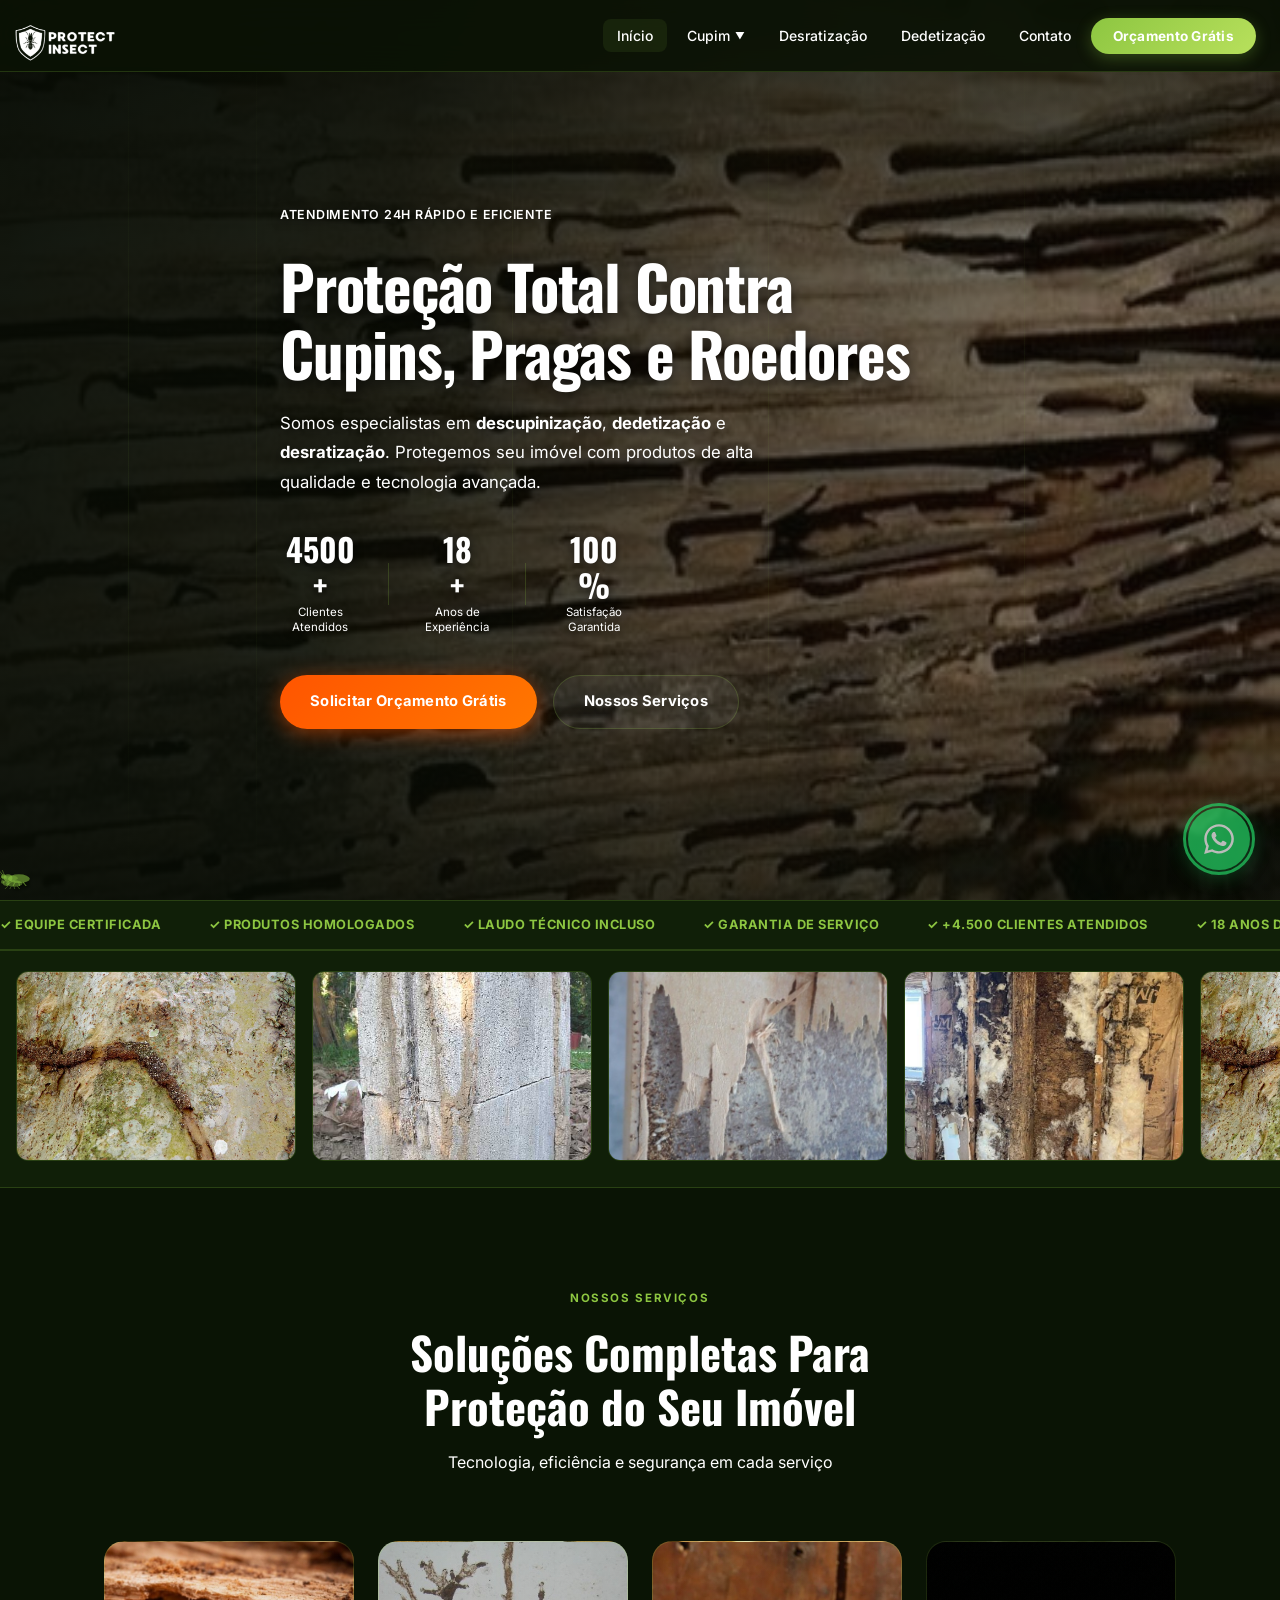
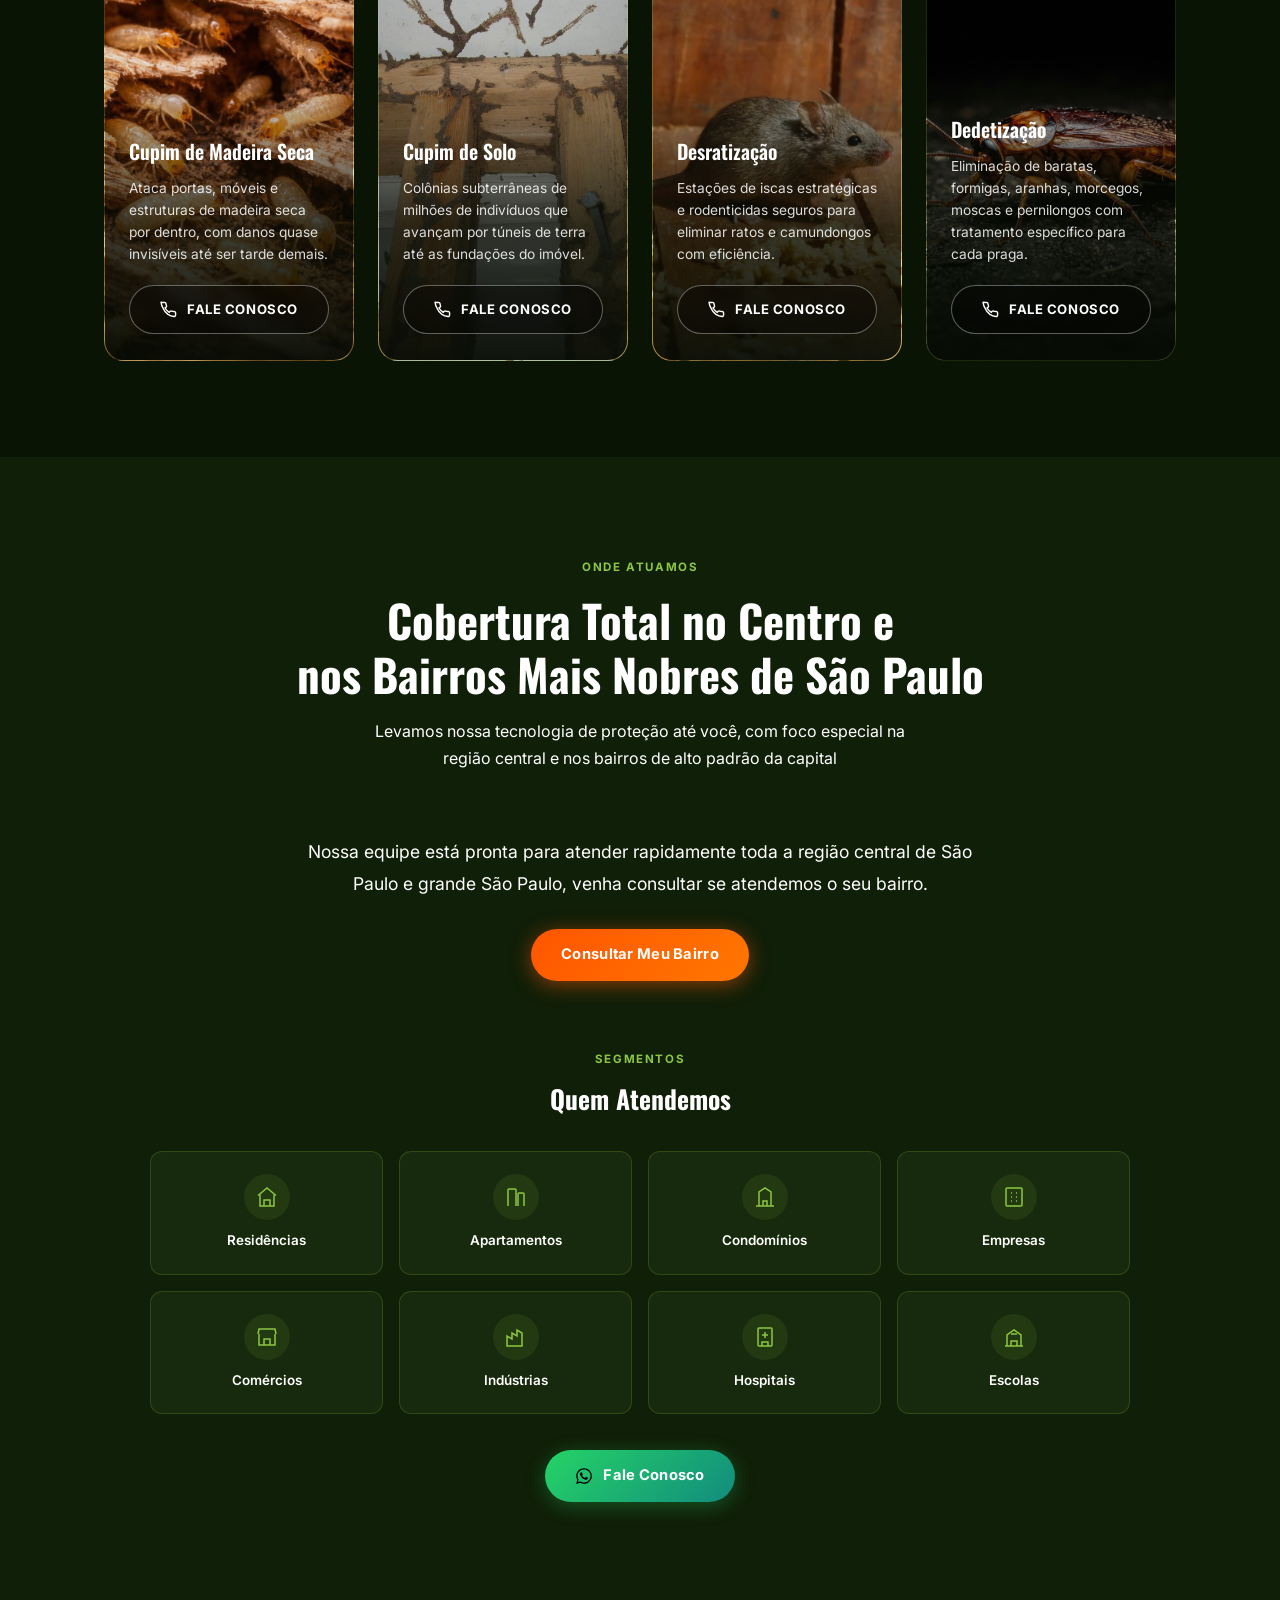
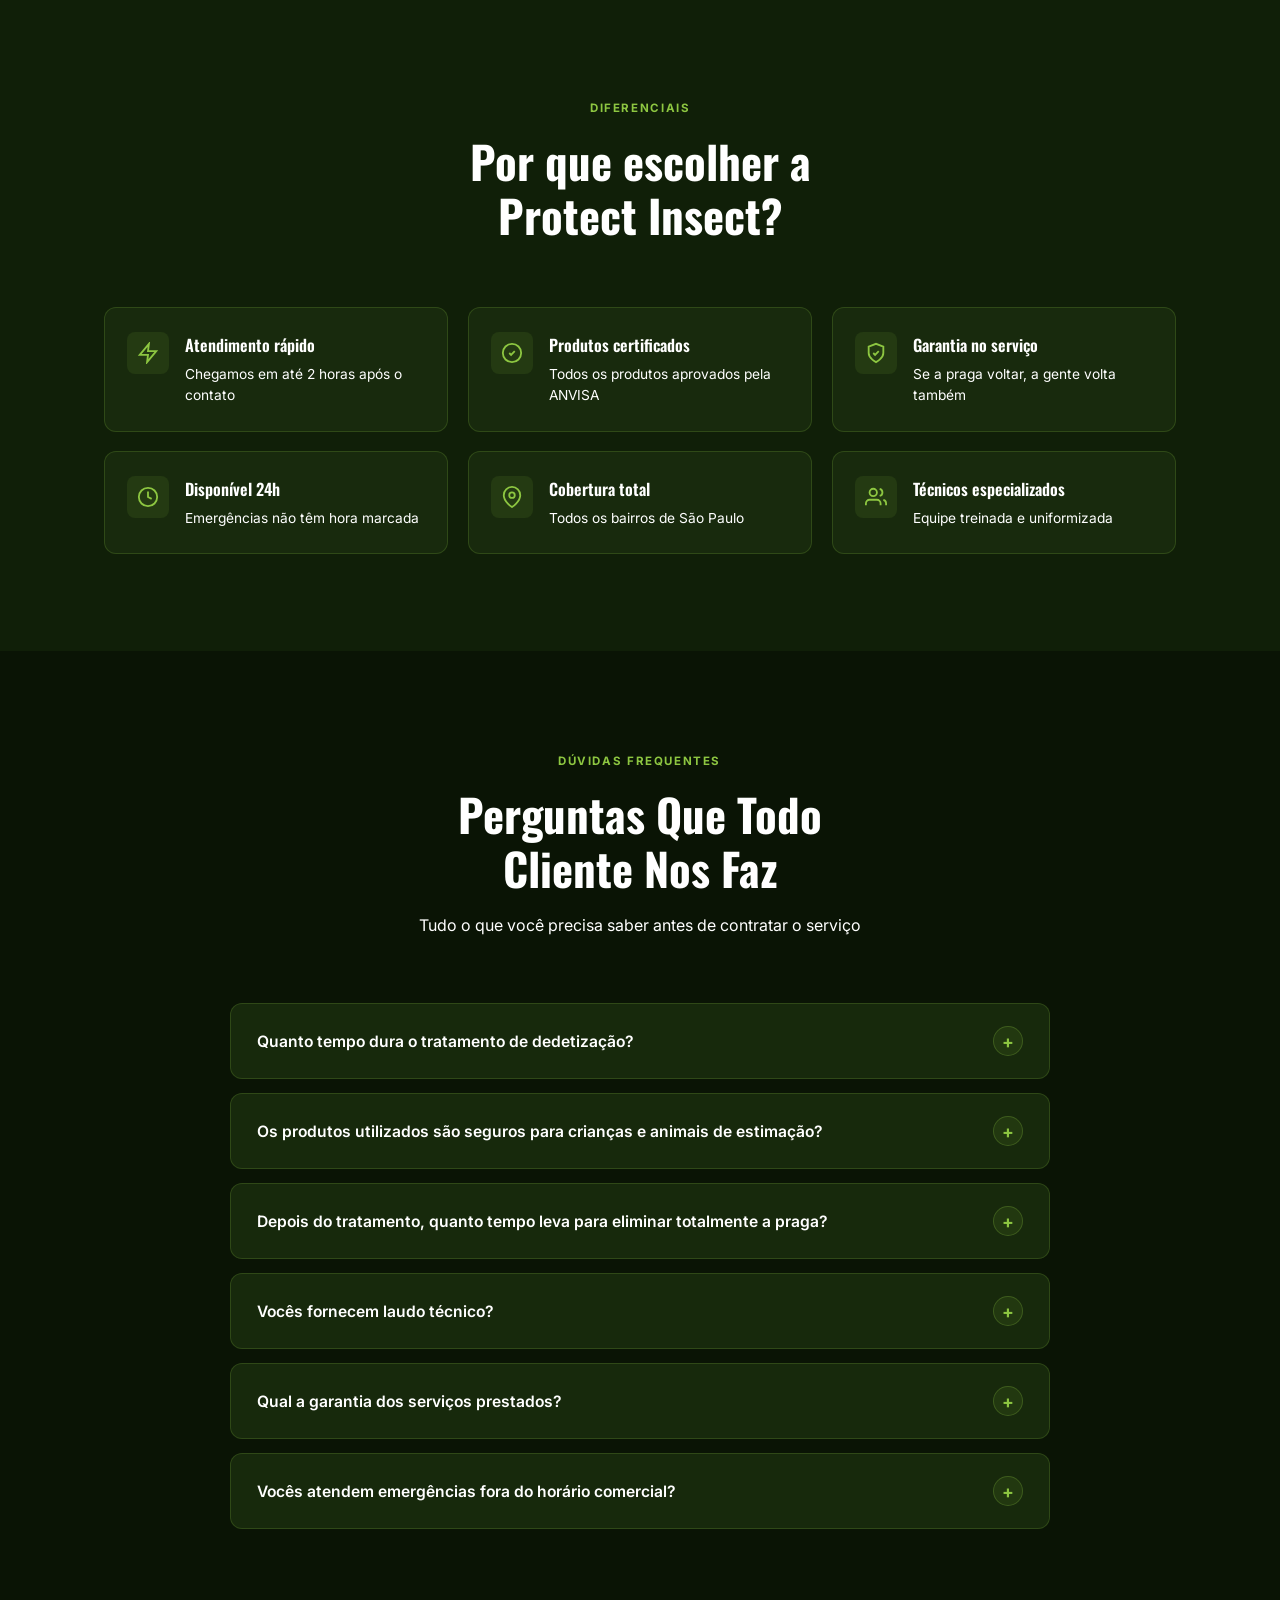
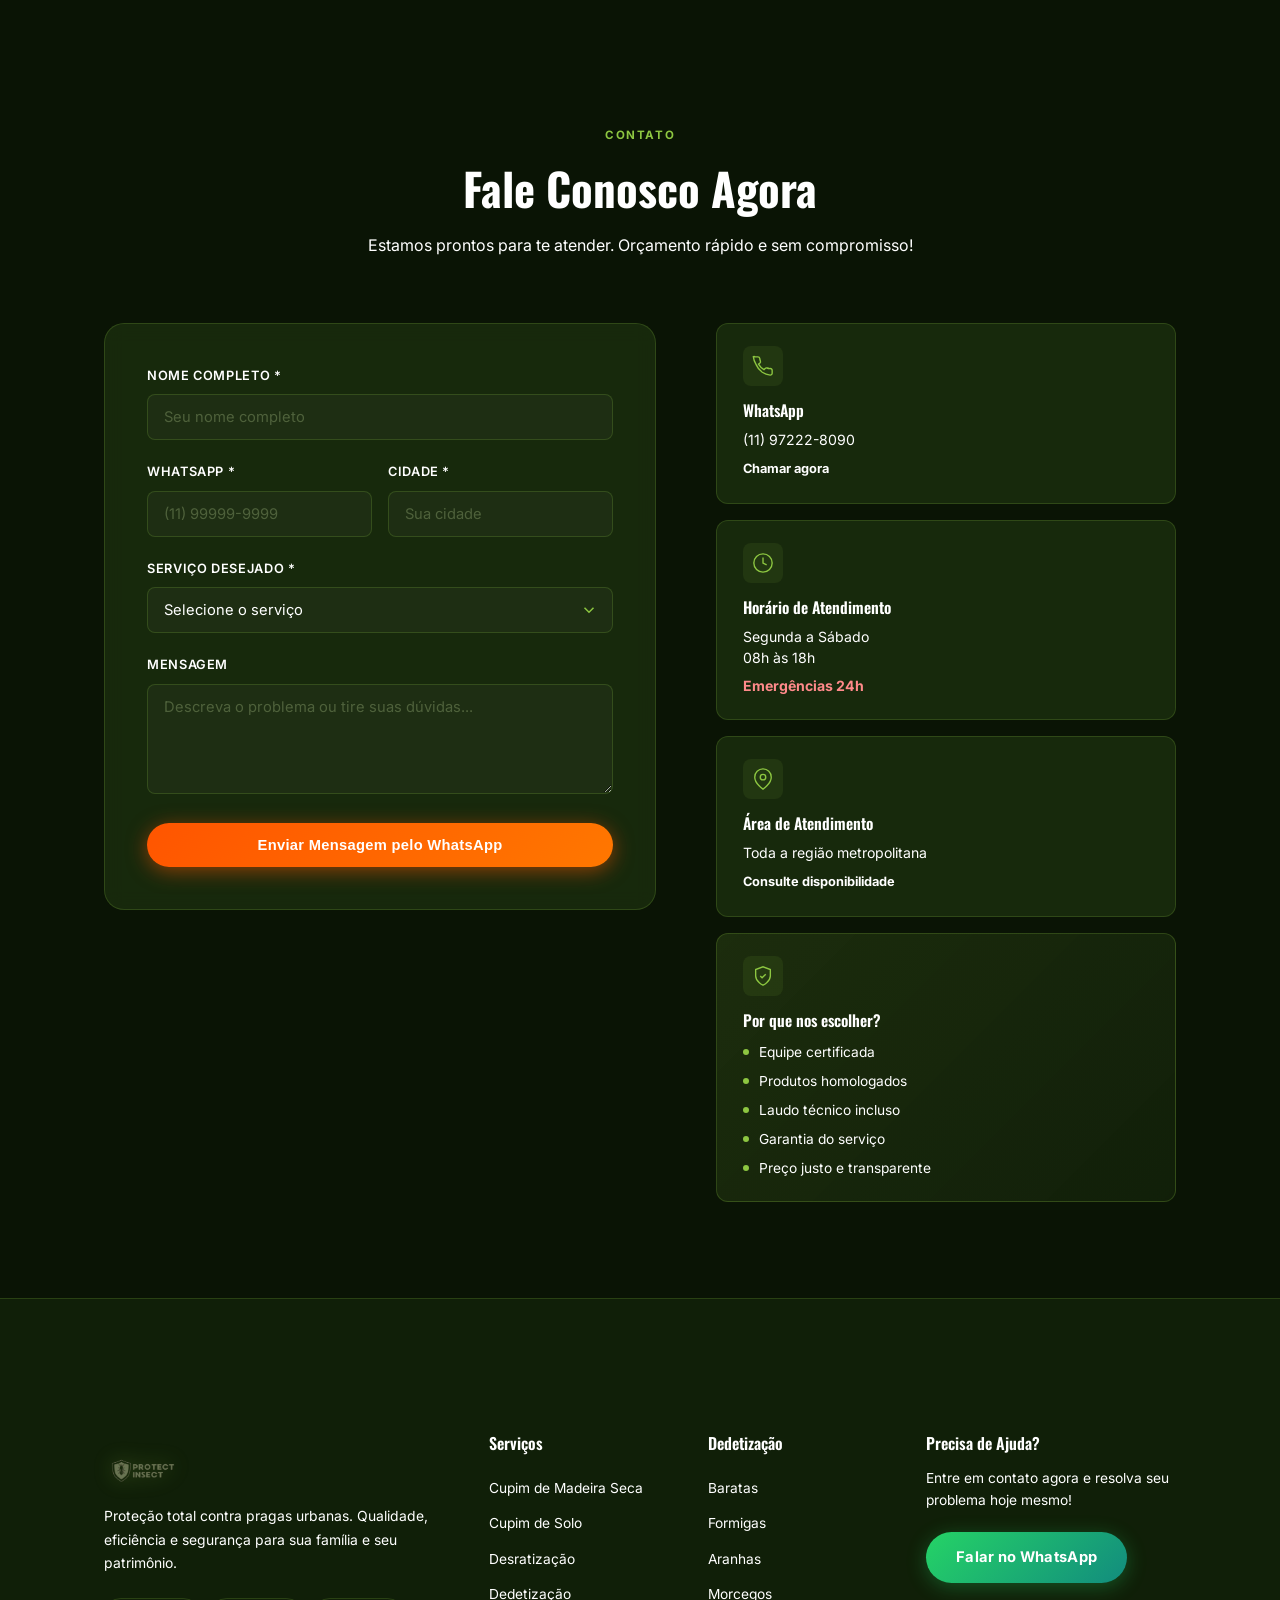
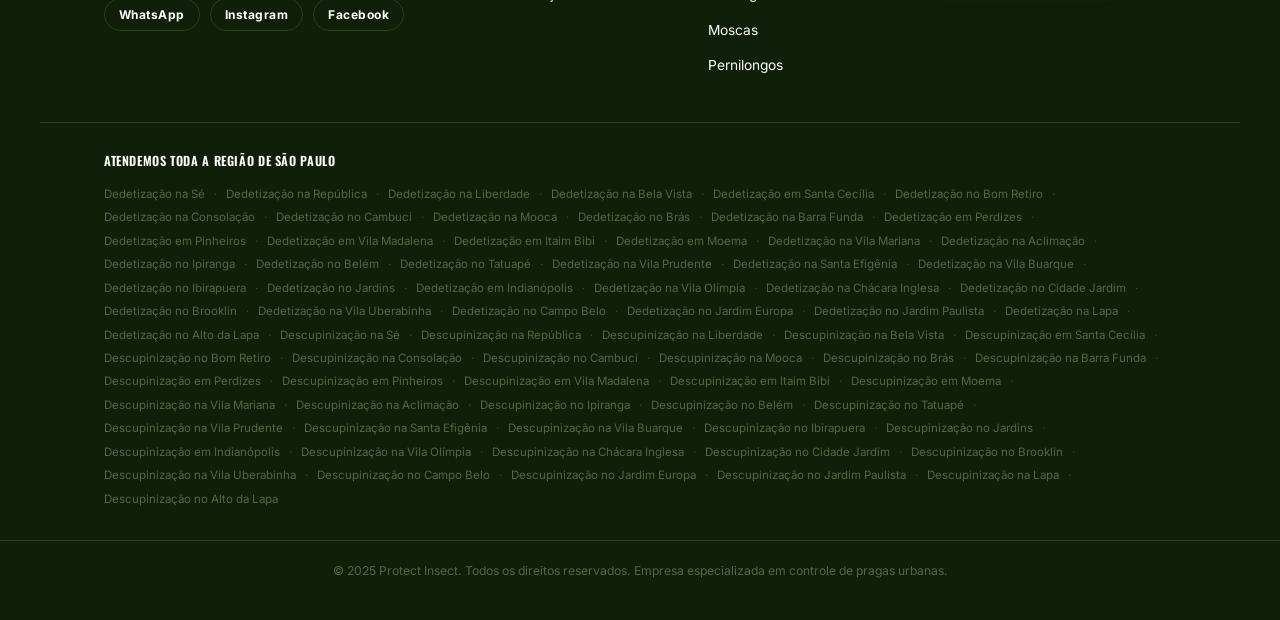
==== commit 9ca58c3e: "feat: reestruturacao completa do site multi-pagina Transforma o site de single-page com modais em 5 " ====
--- a/index.html
+++ b/index.html
@@ -18,24 +18,11 @@
   <link href="https://fonts.googleapis.com/css2?family=Inter:wght@300;400;500;600;700;800;900&family=Oswald:wght@400;500;600;700&display=swap" rel="stylesheet" />
   <link rel="stylesheet" href="style.css" />
 </head>
-<body>
+<body data-page="home">
   <!-- Google Tag Manager (noscript) -->
   <noscript><iframe src="https://www.googletagmanager.com/ns.html?id=GTM-MDX2VTTK"
   height="0" width="0" style="display:none;visibility:hidden"></iframe></noscript>
   <!-- End Google Tag Manager (noscript) -->
-
-  <!-- SPLASH SCREEN PRELOADER -->
-  <div id="splash-screen" class="splash-screen">
-    <div class="splash-content">
-      <div class="brand-mark">
-        <div class="brand-shield"></div>
-        <div class="brand-text">
-          <span class="line line-protect">PROTECT</span>
-          <span class="line line-insect">INSECT</span>
-        </div>
-      </div>
-    </div>
-  </div>
 
   <!-- PARTICLES BACKGROUND -->
   <div id="particles-bg"></div>
@@ -74,19 +61,13 @@
             Cupim <span class="arrow">&#9660;</span>
           </button>
           <div class="dropdown-menu" id="cupim-menu">
-            <a href="#madeira-seca" class="dropdown-item" onclick="openModal('madeira-seca'); return false;">
-              <div class="dropdown-icon-box">
-                <svg viewBox="0 0 24 24" fill="none" stroke="currentColor" stroke-width="2"><path d="M12 22s8-4 8-10V5l-8-3-8 3v7c0 6 8 10 8 10z"/></svg>
-              </div>
+            <a href="cupim-madeira-seca.html" class="dropdown-item">
               <div>
                 <strong>Cupim de Madeira Seca</strong>
                 <small>Tratamento específico para madeira</small>
               </div>
             </a>
-            <a href="#cupim-solo" class="dropdown-item" onclick="openModal('cupim-solo'); return false;">
-              <div class="dropdown-icon-box">
-                <svg viewBox="0 0 24 24" fill="none" stroke="currentColor" stroke-width="2"><circle cx="12" cy="12" r="10"/><path d="M12 8v4l3 3"/></svg>
-              </div>
+            <a href="cupim-solo.html" class="dropdown-item">
               <div>
                 <strong>Cupim de Solo</strong>
                 <small>Eliminação de cupins subterrâneos</small>
@@ -95,8 +76,8 @@
           </div>
         </li>
 
-        <li><a href="#desratizacao" class="nav-link">Desratização</a></li>
-        <li><a href="#dedetizacao" class="nav-link">Dedetização</a></li>
+        <li><a href="desratizacao.html" class="nav-link">Desratização</a></li>
+        <li><a href="dedetizacao.html" class="nav-link">Dedetização</a></li>
         <li><a href="#contato" class="nav-link">Contato</a></li>
         <li>
           <a href="https://wa.me/5511972228090?text=Olá! Gostaria de fazer um orçamento." target="_blank" class="nav-cta">
@@ -110,6 +91,14 @@
 
   <!-- HERO SECTION -->
   <section class="hero" id="inicio">
+    <!-- Vídeo temporário (banco gratuito, licença livre, sem necessidade de atribuição) —
+         trocar videos/hero-cupim-bg.mp4 pela filmagem real da empresa assim que disponível -->
+    <div class="hero-video-bg">
+      <video autoplay muted loop playsinline poster="images/cupim_novo_1.jpg">
+        <source src="videos/hero-cupim-bg.mp4" type="video/mp4" />
+      </video>
+    </div>
+    <div class="hero-video-overlay"></div>
     <div class="hero-bg-lines">
       <div class="bg-line"></div>
       <div class="bg-line"></div>
@@ -217,6 +206,111 @@
     </div>
   </div>
 
+  <!-- SINAIS DE INFESTAÇÃO - FAIXA DE FOTOS EM MOVIMENTO -->
+  <!-- O conjunto de 4 fotos é repetido várias vezes (e depois duplicado por inteiro)
+       para o loop nunca ficar sem conteúdo, mesmo em monitores bem largos. -->
+  <section class="photo-strip">
+    <div class="photo-strip-track">
+      <div class="photo-strip-item">
+        <img src="images/galeria_cupim_solo_trilha_parede.jpg" alt="Trilha de terra deixada pelo cupim de solo na parede" />
+      </div>
+      <div class="photo-strip-item">
+        <img src="images/galeria_cupim_solo_trilha_fundacao.jpg" alt="Trilha de cupim de solo na fundação do imóvel" />
+      </div>
+      <div class="photo-strip-item">
+        <img src="images/cupim_novo_2.jpg" alt="Danos de cupim de madeira seca" />
+      </div>
+      <div class="photo-strip-item">
+        <img src="images/cupim_solo_novo_2.jpg" alt="Rastro de cupim de solo na parede" />
+      </div>
+      <div class="photo-strip-item" aria-hidden="true">
+        <img src="images/galeria_cupim_solo_trilha_parede.jpg" alt="" />
+      </div>
+      <div class="photo-strip-item" aria-hidden="true">
+        <img src="images/galeria_cupim_solo_trilha_fundacao.jpg" alt="" />
+      </div>
+      <div class="photo-strip-item" aria-hidden="true">
+        <img src="images/cupim_novo_2.jpg" alt="" />
+      </div>
+      <div class="photo-strip-item" aria-hidden="true">
+        <img src="images/cupim_solo_novo_2.jpg" alt="" />
+      </div>
+      <div class="photo-strip-item" aria-hidden="true">
+        <img src="images/galeria_cupim_solo_trilha_parede.jpg" alt="" />
+      </div>
+      <div class="photo-strip-item" aria-hidden="true">
+        <img src="images/galeria_cupim_solo_trilha_fundacao.jpg" alt="" />
+      </div>
+      <div class="photo-strip-item" aria-hidden="true">
+        <img src="images/cupim_novo_2.jpg" alt="" />
+      </div>
+      <div class="photo-strip-item" aria-hidden="true">
+        <img src="images/cupim_solo_novo_2.jpg" alt="" />
+      </div>
+      <div class="photo-strip-item" aria-hidden="true">
+        <img src="images/galeria_cupim_solo_trilha_parede.jpg" alt="" />
+      </div>
+      <div class="photo-strip-item" aria-hidden="true">
+        <img src="images/galeria_cupim_solo_trilha_fundacao.jpg" alt="" />
+      </div>
+      <div class="photo-strip-item" aria-hidden="true">
+        <img src="images/cupim_novo_2.jpg" alt="" />
+      </div>
+      <div class="photo-strip-item" aria-hidden="true">
+        <img src="images/cupim_solo_novo_2.jpg" alt="" />
+      </div>
+      <!-- duplicado por inteiro para o loop infinito ficar contínuo -->
+      <div class="photo-strip-item" aria-hidden="true">
+        <img src="images/galeria_cupim_solo_trilha_parede.jpg" alt="" />
+      </div>
+      <div class="photo-strip-item" aria-hidden="true">
+        <img src="images/galeria_cupim_solo_trilha_fundacao.jpg" alt="" />
+      </div>
+      <div class="photo-strip-item" aria-hidden="true">
+        <img src="images/cupim_novo_2.jpg" alt="" />
+      </div>
+      <div class="photo-strip-item" aria-hidden="true">
+        <img src="images/cupim_solo_novo_2.jpg" alt="" />
+      </div>
+      <div class="photo-strip-item" aria-hidden="true">
+        <img src="images/galeria_cupim_solo_trilha_parede.jpg" alt="" />
+      </div>
+      <div class="photo-strip-item" aria-hidden="true">
+        <img src="images/galeria_cupim_solo_trilha_fundacao.jpg" alt="" />
+      </div>
+      <div class="photo-strip-item" aria-hidden="true">
+        <img src="images/cupim_novo_2.jpg" alt="" />
+      </div>
+      <div class="photo-strip-item" aria-hidden="true">
+        <img src="images/cupim_solo_novo_2.jpg" alt="" />
+      </div>
+      <div class="photo-strip-item" aria-hidden="true">
+        <img src="images/galeria_cupim_solo_trilha_parede.jpg" alt="" />
+      </div>
+      <div class="photo-strip-item" aria-hidden="true">
+        <img src="images/galeria_cupim_solo_trilha_fundacao.jpg" alt="" />
+      </div>
+      <div class="photo-strip-item" aria-hidden="true">
+        <img src="images/cupim_novo_2.jpg" alt="" />
+      </div>
+      <div class="photo-strip-item" aria-hidden="true">
+        <img src="images/cupim_solo_novo_2.jpg" alt="" />
+      </div>
+      <div class="photo-strip-item" aria-hidden="true">
+        <img src="images/galeria_cupim_solo_trilha_parede.jpg" alt="" />
+      </div>
+      <div class="photo-strip-item" aria-hidden="true">
+        <img src="images/galeria_cupim_solo_trilha_fundacao.jpg" alt="" />
+      </div>
+      <div class="photo-strip-item" aria-hidden="true">
+        <img src="images/cupim_novo_2.jpg" alt="" />
+      </div>
+      <div class="photo-strip-item" aria-hidden="true">
+        <img src="images/cupim_solo_novo_2.jpg" alt="" />
+      </div>
+    </div>
+  </section>
+
   <!-- SERVICES OVERVIEW -->
   <section class="services-overview" id="servicos">
     <div class="section-container">
@@ -225,455 +319,49 @@
         <h2 class="section-title reveal-title" data-delay="100">Soluções Completas Para<br /><span>Proteção do Seu Imóvel</span></h2>
         <p class="section-subtitle reveal-title" data-delay="200">Tecnologia, eficiência e segurança em cada serviço</p>
       </div>
-      <div class="services-grid">
-        <div class="service-card scroll-reveal-up" data-delay="300">
-          <div class="service-card-inner">
-            <div class="service-card-front">
-              <div class="card-carousel" id="carousel-1">
-                <img src="images/cupim_novo_1.jpg" class="carousel-slide active" alt="Danos cupim madeira seca">
-                <img src="images/cupim_novo_2.jpg" class="carousel-slide" alt="Danos cupim madeira seca">
-                <img src="images/cupim_novo_3.jpg" class="carousel-slide" alt="Cupins na madeira">
-                <img src="images/cupim_novo_4.jpg" class="carousel-slide" alt="Cupins de madeira seca">
-              </div>
-              <div class="service-card-text">
-                <h3>Cupim de Madeira Seca</h3>
-                <span class="service-card-link">Mais Informações</span>
-              </div>
-            </div>
-            <div class="service-card-back">
-              <h3>Cupim de Madeira Seca</h3>
-              <p>Ataca portas, móveis e estruturas de madeira seca por dentro, com danos quase invisíveis até ser tarde demais.</p>
-              <button type="button" class="service-card-btn" onclick="openModal('madeira-seca')">Saber Mais</button>
-            </div>
-          </div>
-        </div>
-
-        <div class="service-card scroll-reveal-up" data-delay="400">
-          <div class="service-card-inner">
-            <div class="service-card-front">
-              <div class="card-carousel" id="carousel-2">
-                <img src="images/cupim_solo.jpg" class="carousel-slide active" alt="Cupim de solo">
-                <img src="images/cupim_solo_novo_1.jpg" class="carousel-slide" alt="Cupins em madeira">
-                <img src="images/cupim_solo_novo_2.jpg" class="carousel-slide" alt="Rastro de cupim de solo">
-                <img src="images/cupim_solo_novo_3.jpg" class="carousel-slide" alt="Danos de cupim de solo">
-              </div>
-              <div class="service-card-text">
-                <h3>Cupim de Solo</h3>
-                <span class="service-card-link">Mais Informações</span>
-              </div>
-            </div>
-            <div class="service-card-back">
-              <h3>Cupim de Solo</h3>
-              <p>Colônias subterrâneas de milhões de indivíduos que avançam por túneis de terra até as fundações do imóvel.</p>
-              <button type="button" class="service-card-btn" onclick="openModal('cupim-solo')">Saber Mais</button>
-            </div>
-          </div>
-        </div>
-
-        <div class="service-card scroll-reveal-up" data-delay="500">
-          <div class="service-card-inner">
-            <div class="service-card-front">
-              <div class="card-carousel" id="carousel-3">
-                <img src="images/estacao_isca.jpg" class="carousel-slide active" alt="Desratização">
-                <img src="images/rato_novo_1.jpg" class="carousel-slide" alt="Ratos">
-                <img src="images/rato_novo_2.jpg" class="carousel-slide" alt="Camundongo">
-                <img src="images/rato_novo_3.jpg" class="carousel-slide" alt="Rato">
-              </div>
-              <div class="service-card-text">
-                <h3>Desratização</h3>
-                <span class="service-card-link">Mais Informações</span>
-              </div>
-            </div>
-            <div class="service-card-back">
-              <h3>Desratização</h3>
-              <p>Estações de iscas estratégicas e rodenticidas seguros para eliminar ratos e camundongos com eficiência.</p>
-              <button type="button" class="service-card-btn" onclick="openModal('desratizacao')">Saber Mais</button>
-            </div>
-          </div>
-        </div>
-
-        <div class="service-card scroll-reveal-up" data-delay="600">
-          <div class="service-card-inner">
-            <div class="service-card-front">
-              <div class="card-carousel" id="carousel-4">
-                <img src="images/praga_barata.jpg" class="carousel-slide active" alt="Barata">
-                <img src="images/praga_formiga.jpg" class="carousel-slide" alt="Formiga">
-                <img src="images/praga_aranha.jpg" class="carousel-slide" alt="Aranha">
-                <img src="images/praga_morcego.jpg" class="carousel-slide" alt="Morcego">
-                <img src="images/praga_mosca.jpg" class="carousel-slide" alt="Mosca">
-                <img src="images/praga_pernilongo.jpg" class="carousel-slide" alt="Pernilongo">
-              </div>
-              <div class="service-card-text">
-                <h3>Dedetização</h3>
-                <span class="service-card-link">Mais Informações</span>
-              </div>
-            </div>
-            <div class="service-card-back">
-              <h3>Dedetização</h3>
-              <p>Eliminação de baratas, formigas, aranhas, morcegos, moscas e pernilongos com tratamento específico para cada praga.</p>
-              <button type="button" class="service-card-btn" onclick="openModal('dedetizacao')">Saber Mais</button>
-            </div>
-          </div>
-        </div>
-      </div>
-    </div>
-  </section>
-
-  <!-- CUPIM DE MADEIRA SECA -->
-  <section class="pest-section" id="madeira-seca">
-    <div class="section-container">
-      <div class="section-header">
-        <span class="section-tag reveal-title" data-delay="0">DESCUPINIZAÇÃO</span>
-        <h2 class="section-title reveal-title" data-delay="100">Cupim de Madeira Seca</h2>
-        <p class="section-subtitle reveal-title" data-delay="200">Conheça o inimigo invisível que pode estar destruindo seu imóvel</p>
-      </div>
-
-      <div class="pest-info-grid">
-        <div class="pest-info-text scroll-reveal-left" data-delay="300">
-          <a href="https://wa.me/5511972228090?text=Olá! Preciso de um orçamento." target="_blank" class="btn btn-primary btn-large btn-glow btn-pulse" style="margin-bottom: 24px; display: inline-block; font-size: 1.1rem; padding: 16px 32px; width: 100%; text-align: center;">
-            Solicitar Orçamento Grátis
-          </a>
-          <h3>O Que é o Cupim de Madeira Seca?</h3>
-          <p>O <strong>cupim de madeira seca</strong> (<em>Cryptotermes brevis</em>) é uma das pragas mais devastadoras para imóveis residenciais e comerciais. Diferente de outros cupins, ele não depende do solo — pode se instalar em qualquer madeira seca, como móveis, portas, janelas, telhados e estruturas internas.</p>
-          <p>Sua colônia se desenvolve dentro da própria madeira, tornando a infestação quase invisível até que os danos sejam irreversíveis. O sinal mais comum é a presença de <strong>pó de madeira fino</strong> (fezes) ao redor de pequenos buracos circulares.</p>
-
-          <div class="damage-list">
-            <h4>Danos que ele causa:</h4>
-            <ul>
-              <li>Destruição de estruturas de madeira</li>
-              <li>Comprometimento de móveis e portas</li>
-              <li>Danos em telhados e forros</li>
-              <li>Prejuízos financeiros elevados</li>
-              <li>Risco estrutural ao imóvel</li>
-              <li>Desvalorização do patrimônio</li>
-            </ul>
-          </div>
-        </div>
-
-        <div class="pest-images scroll-reveal-right" data-delay="400">
-          <div class="pest-photo-grid">
-            <div class="pest-photo">
-              <img src="images/cupim_novo_1.jpg" alt="Danos em madeira" />
-            </div>
-            <div class="pest-photo">
-              <img src="images/cupim_novo_2.jpg" alt="Danos em estruturas" />
-            </div>
-            <div class="pest-photo">
-              <img src="images/cupim_novo_3.jpg" alt="Cupins na madeira" />
-            </div>
-            <div class="pest-photo">
-              <img src="images/cupim_novo_4.jpg" alt="Danos em porta" />
-            </div>
-          </div>
-        </div>
-      </div>
-
-      <div class="treatment-card scroll-reveal-up">
-        <div class="treatment-icon">
-          <svg viewBox="0 0 24 24" fill="none" stroke="currentColor" stroke-width="1.5"><path d="M9 3H5a2 2 0 00-2 2v4m6-6h10a2 2 0 012 2v4M9 3v18m0 0h10a2 2 0 002-2V9M9 21H5a2 2 0 01-2-2V9m0 0h18"/></svg>
-        </div>
-        <div class="treatment-content">
-          <h4>Nosso Tratamento Exclusivo</h4>
-          <p>Utilizamos <strong>inseticidas de última geração</strong> aplicados diretamente nas madeiras infectadas, com injeção em galerias e tratamento superficial. O processo elimina 100% da colônia e cria uma barreira protetora duradoura.</p>
-        </div>
-      </div>
-
-      <div class="cta-section scroll-reveal-up">
-        <div class="cta-content">
-          <h3>Identificou Cupim de Madeira Seca?</h3>
-          <p>Não perca tempo! Cada dia sem tratamento aumenta os danos. Entre em contato agora e receba um orçamento gratuito.</p>
-        </div>
-        <a href="https://wa.me/5511972228090?text=Olá! Preciso de um orçamento." target="_blank" class="btn btn-primary btn-large btn-glow btn-pulse" style="margin-top: 20px; font-size: 1.1rem; padding: 16px 32px;">
-          Solicitar Orçamento Grátis
-        </a>
-      </div>
-    </div>
-  </section>
-
-  <!-- CUPIM DE SOLO -->
-  <section class="pest-section alt-bg" id="cupim-solo">
-    <div class="section-container">
-      <div class="section-header">
-        <span class="section-tag reveal-title" data-delay="0">DESCUPINIZAÇÃO</span>
-        <h2 class="section-title reveal-title" data-delay="100">Cupim de Solo</h2>
-        <p class="section-subtitle reveal-title" data-delay="200">O cupim subterrâneo que ataca silenciosamente pelas fundações</p>
-      </div>
-
-      <div class="pest-info-grid reverse">
-        <div class="pest-images scroll-reveal-left" data-delay="300">
-          <div class="pest-photo-grid">
-            <div class="pest-photo">
-              <img src="images/cupim_solo.jpg" alt="Colônia subterrânea de cupim" />
-            </div>
-            <div class="pest-photo">
-              <img src="images/cupim_solo_novo_1.jpg" alt="Madeira destruída por cupim de solo" />
-            </div>
-            <div class="pest-photo">
-              <img src="images/cupim_solo_novo_2.jpg" alt="Rastro na parede de cupim de solo" />
-            </div>
-            <div class="pest-photo">
-              <img src="images/cupim_solo_novo_3.jpg" alt="Destruição interna por cupim de solo" />
-            </div>
-          </div>
-        </div>
-        <div class="pest-info-text scroll-reveal-right" data-delay="400">
-          <a href="https://wa.me/5511972228090?text=Olá! Preciso de um orçamento." target="_blank" class="btn btn-primary btn-large btn-glow btn-pulse" style="margin-bottom: 24px; display: inline-block; font-size: 1.1rem; padding: 16px 32px; width: 100%; text-align: center;">
-            Solicitar Orçamento Grátis
-          </a>
-          <h3>O Que é o Cupim de Solo?</h3>
-          <p>O <strong>cupim de solo</strong> (ou cupim subterrâneo) constrói enormes colônias no solo e cria túneis de terra para chegar até a madeira. São os mais destrutivos de todos, podendo comprometer fundações inteiras.</p>
-          <p>Sua colônia pode conter <strong>milhões de indivíduos</strong> e os danos geralmente só são descobertos quando já estão avançados. A rainha pode viver por décadas, produzindo continuamente novos cupins.</p>
-
-          <div class="damage-list">
-            <h4>Características e Danos:</h4>
-            <ul>
-              <li>Constroem túneis de terra visíveis</li>
-              <li>Atacam fundações e alicerces</li>
-              <li>Colônias de milhões de indivíduos</li>
-              <li>Destroem toda estrutura de madeira</li>
-              <li>Danos podem levar ao colapso estrutural</li>
-              <li>Necessitam de tratamento especializado no solo</li>
-            </ul>
-          </div>
-        </div>
-      </div>
-
-      <div class="treatment-card green scroll-reveal-up">
-        <div class="treatment-icon">
-          <svg viewBox="0 0 24 24" fill="none" stroke="currentColor" stroke-width="1.5"><path d="M22 12h-4l-3 9L9 3l-3 9H2"/></svg>
-        </div>
-        <div class="treatment-content">
-          <h4>Tratamento Especializado de Solo</h4>
-          <p>Realizamos a <strong>aplicação de termicidas diretamente no solo</strong> ao redor e sob a edificação, criando uma barreira química que elimina as colônias e impede novas infestações. Técnica aprovada e altamente eficaz.</p>
-        </div>
-      </div>
-
-
-      <div class="cta-section scroll-reveal-up">
-        <div class="cta-content">
-          <h3>Suspeita de Cupim de Solo?</h3>
-          <p>O tratamento rápido pode salvar sua estrutura! Entre em contato agora mesmo.</p>
-        </div>
-        <a href="https://wa.me/5511972228090?text=Olá! Preciso de um orçamento." target="_blank" class="btn btn-primary btn-large btn-glow btn-pulse" style="margin-top: 20px; font-size: 1.1rem; padding: 16px 32px;">
-          Solicitar Orçamento Grátis
-        </a>
-      </div>
-    </div>
-  </section>
-
-  <!-- DESRATIZAÇÃO -->
-  <section class="pest-section" id="desratizacao">
-    <div class="section-container">
-      <div class="section-header">
-        <span class="section-tag reveal-title" data-delay="0">DESRATIZAÇÃO</span>
-        <h2 class="section-title reveal-title" data-delay="100">Controle de Roedores</h2>
-        <p class="section-subtitle reveal-title" data-delay="200">Tecnologia e segurança no controle de ratos e camundongos</p>
-      </div>
-
-      <div class="rat-control-layout">
-        <div class="rat-info scroll-reveal-left" data-delay="300">
-          <a href="https://wa.me/5511972228090?text=Olá! Preciso de um orçamento." target="_blank" class="btn btn-primary btn-large btn-glow btn-pulse" style="margin-bottom: 24px; display: inline-block; font-size: 1.1rem; padding: 16px 32px; width: 100%; text-align: center;">
-            Solicitar Orçamento Grátis
-          </a>
-          <h3>Como Funciona Nossa Desratização?</h3>
-          <p>Utilizamos um sistema de <strong>controle integrado de pragas</strong> com estações de iscas (bait stations) instaladas estrategicamente em pontos de passagem dos roedores. As iscas contêm <strong>rodenticidas de última geração</strong>, seguros quando corretamente instalados.</p>
-
-          <div class="process-steps">
-            <div class="step scroll-reveal-up" data-delay="400">
-              <div class="step-number">01</div>
-              <div class="step-info">
-                <h4>Instalação das Estações</h4>
-                <p>Posicionamos as estações de iscas em locais estratégicos, seguros e discretos.</p>
-              </div>
-            </div>
-            <div class="step scroll-reveal-up" data-delay="500">
-              <div class="step-number">02</div>
-              <div class="step-info">
-                <h4>Iscas Especializadas</h4>
-                <p>Utilizamos produtos específicos de alta eficácia, com formulações atrativas para os roedores.</p>
-              </div>
-            </div>
-            <div class="step scroll-reveal-up" data-delay="600">
-              <div class="step-number">03</div>
-              <div class="step-info">
-                <h4>Monitoramento Contínuo</h4>
-                <p>Realizamos visitas de acompanhamento para reposição de iscas e verificação do controle.</p>
-              </div>
-            </div>
-          </div>
-        </div>
-
-        <div class="pest-images scroll-reveal-right" data-delay="700">
-          <div class="pest-photo-grid">
-            <div class="pest-photo">
-              <img src="images/estacao_isca.jpg" alt="Estação de isca" />
-            </div>
-            <div class="pest-photo">
-              <img src="images/rato_novo_1.jpg" alt="Ratos em grupo" />
-            </div>
-            <div class="pest-photo">
-              <img src="images/rato_novo_2.jpg" alt="Camundongo" />
-            </div>
-            <div class="pest-photo">
-              <img src="images/rato_novo_3.jpg" alt="Rato" />
-            </div>
-          </div>
-        </div>
-      </div>
-
-      <div class="warning-banner scroll-reveal-up">
-        <div class="warning-icon">
-          <svg viewBox="0 0 24 24" fill="none" stroke="currentColor" stroke-width="2"><path d="M10.29 3.86L1.82 18a2 2 0 001.71 3h16.94a2 2 0 001.71-3L13.71 3.86a2 2 0 00-3.42 0z"/><line x1="12" y1="9" x2="12" y2="13"/><line x1="12" y1="17" x2="12.01" y2="17"/></svg>
-        </div>
-        <p><strong>Ratos transmitem mais de 35 doenças!</strong> Entre elas: Leptospirose, Hantavirose, Salmonelose e muito mais. Não deixe sua família em risco!</p>
-      </div>
-
-      <div class="cta-section scroll-reveal-up">
-        <div class="cta-content">
-          <h3>Encontrou Sinais de Roedores?</h3>
-          <p>Fique tranquilo! Nossa equipe resolve rapidamente e com segurança.</p>
-        </div>
-        <a href="https://wa.me/5511972228090?text=Olá! Preciso de um orçamento." target="_blank" class="btn btn-primary btn-large btn-glow btn-pulse" style="margin-top: 20px; font-size: 1.1rem; padding: 16px 32px;">
-          Solicitar Orçamento Grátis
-        </a>
-      </div>
-    </div>
-  </section>
-
-  <!-- DEDETIZAÇÃO -->
-  <section class="pest-section alt-bg" id="dedetizacao">
-    <div class="section-container">
-      <div class="section-header">
-        <span class="section-tag reveal-title" data-delay="0">DEDETIZAÇÃO</span>
-        <h2 class="section-title reveal-title" data-delay="100">Controle de Pragas Urbanas</h2>
-        <p class="section-subtitle reveal-title" data-delay="200">Eliminação eficiente de pragas que ameaçam a saúde e o conforto do seu lar</p>
-      </div>
-
-      <div class="pests-grid">
-        <div style="grid-column: 1 / -1; margin-bottom: 20px;">
-          <a href="https://wa.me/5511972228090?text=Olá! Preciso de um orçamento." target="_blank" class="btn btn-primary btn-large btn-glow btn-pulse" style="display: block; font-size: 1.1rem; padding: 16px 32px; text-align: center;">
-            Solicitar Orçamento Grátis
-          </a>
-        </div>
-
-        <div class="pest-card scroll-reveal-up" data-delay="300" id="pest-barata">
-          <div class="pest-card-header">
-            <div class="pest-icon">
-              <img src="images/praga_barata.jpg" alt="Barata" class="real-icon-img" />
-            </div>
-            <h3>Baratas</h3>
-          </div>
-          <div class="pest-card-body">
-            <p>As baratas são vetores de mais de 40 tipos de bactérias, contaminando alimentos e superfícies. Nosso tratamento elimina adultos e ovos, garantindo controle total.</p>
-            <div class="pest-tags">
-              <span>Gel Inseticida</span>
-              <span>Spray</span>
-              <span>Fumigação</span>
-            </div>
-          </div>
-        </div>
-
-        <div class="pest-card scroll-reveal-up" data-delay="400" id="pest-formiga">
-          <div class="pest-card-header">
-            <div class="pest-icon">
-              <img src="images/praga_formiga.jpg" alt="Formiga" class="real-icon-img" />
-            </div>
-            <h3>Formigas</h3>
-          </div>
-          <div class="pest-card-body">
-            <p>As formigas invadem cozinhas, banheiros e qualquer ambiente com umidade ou alimento. Utilizamos iscas que eliminam a rainha e toda a colônia.</p>
-            <div class="pest-tags">
-              <span>Iscas Biológicas</span>
-              <span>Barreira Química</span>
-            </div>
-          </div>
-        </div>
-
-        <div class="pest-card scroll-reveal-up" data-delay="500" id="pest-aranha">
-          <div class="pest-card-header">
-            <div class="pest-icon">
-              <img src="images/praga_aranha.jpg" alt="Aranha" class="real-icon-img" />
-            </div>
-            <h3>Aranhas</h3>
-          </div>
-          <div class="pest-card-body">
-            <p>Espécies como a aranha-marrom e a viúva-negra representam risco de vida. Nosso tratamento elimina aranhas peçonhentas e não peçonhentas com segurança total.</p>
-            <div class="pest-tags">
-              <span>Tratamento Perimetral</span>
-              <span>Inseticida Residual</span>
-            </div>
-          </div>
-        </div>
-
-        <div class="pest-card scroll-reveal-up" data-delay="600" id="pest-morcego">
-          <div class="pest-card-header">
-            <div class="pest-icon">
-              <img src="images/praga_morcego.jpg" alt="Morcego" class="real-icon-img" />
-            </div>
-            <h3>Morcegos</h3>
-          </div>
-          <div class="pest-card-body">
-            <p>Morcegos em forros e telhados causam odores intensos e podem transmitir raiva. Realizamos a espantação humanizada e o vedamento dos acessos.</p>
-            <div class="pest-tags">
-              <span>Espantação</span>
-              <span>Exclusão</span>
-              <span>Vedação</span>
-            </div>
-          </div>
-        </div>
-
-        <div class="pest-card scroll-reveal-up" data-delay="700" id="pest-mosca">
-          <div class="pest-card-header">
-            <div class="pest-icon">
-              <img src="images/praga_mosca.jpg" alt="Mosca" class="real-icon-img" />
-            </div>
-            <h3>Moscas</h3>
-          </div>
-          <div class="pest-card-body">
-            <p>Moscas contaminam alimentos e transmitem doenças graves. Atuamos no controle das moscas adultas e no tratamento dos focos de larvas para eliminação definitiva.</p>
-            <div class="pest-tags">
-              <span>Armadilhas UV</span>
-              <span>Inseticida</span>
-              <span>Controle de Focos</span>
-            </div>
-          </div>
-        </div>
-
-        <div class="pest-card scroll-reveal-up" data-delay="800" id="pest-pernilongo">
-          <div class="pest-card-header">
-            <div class="pest-icon">
-              <img src="images/praga_pernilongo.jpg" alt="Pernilongo" class="real-icon-img" />
-            </div>
-            <h3>Pernilongos</h3>
-          </div>
-          <div class="pest-card-body">
-            <p>Além do incômodo, os pernilongos transmitem dengue, zika e chikungunya. Realizamos nebulização e controle de criadouros para eliminação imediata e duradoura.</p>
-            <div class="pest-tags">
-              <span>Nebulização</span>
-              <span>Controle de Criadouros</span>
-            </div>
-          </div>
-        </div>
-
-      </div>
-
-      <div class="guarantee-banner scroll-reveal-up">
-        <div class="guarantee-icon">
-          <svg viewBox="0 0 24 24" fill="none" stroke="currentColor" stroke-width="1.5"><path d="M12 22s8-4 8-10V5l-8-3-8 3v7c0 6 8 10 8 10z"/><polyline points="9 12 11 14 15 10"/></svg>
-        </div>
-        <div class="guarantee-content">
-          <h3>Garantia de Satisfação</h3>
-          <p>Todos os nossos serviços vêm acompanhados de <strong>laudo técnico</strong> e <strong>garantia de retorno</strong>. Se o problema persistir, voltamos sem custo adicional!</p>
-        </div>
-      </div>
-
-      <div class="cta-section scroll-reveal-up">
-        <div class="cta-content">
-          <h3>Pronto para um Ambiente Saudável?</h3>
-          <p>Entre em contato e solicite seu orçamento gratuito de dedetização.</p>
-        </div>
-        <a href="https://wa.me/5511972228090?text=Olá! Preciso de um orçamento." target="_blank" class="btn btn-primary btn-large btn-glow btn-pulse" style="margin-top: 20px; font-size: 1.1rem; padding: 16px 32px;">
-          Solicitar Orçamento Grátis
+      <div class="services-grid-v2">
+        <a href="https://wa.me/5511972228090?text=Olá! Preciso de um orçamento para cupim de madeira seca." target="_blank" class="service-card-v2 scroll-reveal-up" data-delay="300" style="background-image: url('images/cupim_novo_3.jpg');">
+          <div class="service-card-v2-content">
+            <h3>Cupim de Madeira Seca</h3>
+            <p>Ataca portas, móveis e estruturas de madeira seca por dentro, com danos quase invisíveis até ser tarde demais.</p>
+            <span class="service-card-v2-btn">
+              <svg viewBox="0 0 24 24" fill="none" stroke="currentColor" stroke-width="2"><path d="M22 16.92v3a2 2 0 01-2.18 2 19.79 19.79 0 01-8.63-3.07A19.5 19.5 0 014.5 10.5a19.79 19.79 0 01-3.07-8.67A2 2 0 013.44 2h3a2 2 0 012 1.72c.127.96.361 1.903.7 2.81a2 2 0 01-.45 2.11L7.09 9.91a16 16 0 006 6l1.27-1.27a2 2 0 012.11-.45c.907.339 1.85.573 2.81.7A2 2 0 0122 16.92z"/></svg>
+              Fale Conosco
+            </span>
+          </div>
+        </a>
+
+        <a href="https://wa.me/5511972228090?text=Olá! Preciso de um orçamento para cupim de solo." target="_blank" class="service-card-v2 scroll-reveal-up" data-delay="400" style="background-image: url('images/cupim_solo_novo_1.jpg');">
+          <div class="service-card-v2-content">
+            <h3>Cupim de Solo</h3>
+            <p>Colônias subterrâneas de milhões de indivíduos que avançam por túneis de terra até as fundações do imóvel.</p>
+            <span class="service-card-v2-btn">
+              <svg viewBox="0 0 24 24" fill="none" stroke="currentColor" stroke-width="2"><path d="M22 16.92v3a2 2 0 01-2.18 2 19.79 19.79 0 01-8.63-3.07A19.5 19.5 0 014.5 10.5a19.79 19.79 0 01-3.07-8.67A2 2 0 013.44 2h3a2 2 0 012 1.72c.127.96.361 1.903.7 2.81a2 2 0 01-.45 2.11L7.09 9.91a16 16 0 006 6l1.27-1.27a2 2 0 012.11-.45c.907.339 1.85.573 2.81.7A2 2 0 0122 16.92z"/></svg>
+              Fale Conosco
+            </span>
+          </div>
+        </a>
+
+        <a href="https://wa.me/5511972228090?text=Olá! Preciso de um orçamento para desratização." target="_blank" class="service-card-v2 scroll-reveal-up" data-delay="500" style="background-image: url('images/rato_novo_1.jpg');">
+          <div class="service-card-v2-content">
+            <h3>Desratização</h3>
+            <p>Estações de iscas estratégicas e rodenticidas seguros para eliminar ratos e camundongos com eficiência.</p>
+            <span class="service-card-v2-btn">
+              <svg viewBox="0 0 24 24" fill="none" stroke="currentColor" stroke-width="2"><path d="M22 16.92v3a2 2 0 01-2.18 2 19.79 19.79 0 01-8.63-3.07A19.5 19.5 0 014.5 10.5a19.79 19.79 0 01-3.07-8.67A2 2 0 013.44 2h3a2 2 0 012 1.72c.127.96.361 1.903.7 2.81a2 2 0 01-.45 2.11L7.09 9.91a16 16 0 006 6l1.27-1.27a2 2 0 012.11-.45c.907.339 1.85.573 2.81.7A2 2 0 0122 16.92z"/></svg>
+              Fale Conosco
+            </span>
+          </div>
+        </a>
+
+        <a href="https://wa.me/5511972228090?text=Olá! Preciso de um orçamento para dedetização." target="_blank" class="service-card-v2 scroll-reveal-up" data-delay="600" style="background-image: url('images/praga_barata.jpg');">
+          <div class="service-card-v2-content">
+            <h3>Dedetização</h3>
+            <p>Eliminação de baratas, formigas, aranhas, morcegos, moscas e pernilongos com tratamento específico para cada praga.</p>
+            <span class="service-card-v2-btn">
+              <svg viewBox="0 0 24 24" fill="none" stroke="currentColor" stroke-width="2"><path d="M22 16.92v3a2 2 0 01-2.18 2 19.79 19.79 0 01-8.63-3.07A19.5 19.5 0 014.5 10.5a19.79 19.79 0 01-3.07-8.67A2 2 0 013.44 2h3a2 2 0 012 1.72c.127.96.361 1.903.7 2.81a2 2 0 01-.45 2.11L7.09 9.91a16 16 0 006 6l1.27-1.27a2 2 0 012.11-.45c.907.339 1.85.573 2.81.7A2 2 0 0122 16.92z"/></svg>
+              Fale Conosco
+            </span>
+          </div>
         </a>
       </div>
     </div>
@@ -693,6 +381,115 @@
         <a href="https://wa.me/5511972228090?text=Olá! Gostaria de saber se vocês atendem meu bairro." target="_blank" class="btn btn-primary btn-glow">
           Consultar Meu Bairro
         </a>
+      </div>
+
+      <div class="segments-block scroll-reveal-up" data-delay="400">
+        <span class="segments-tag">SEGMENTOS</span>
+        <h3>Quem Atendemos</h3>
+        <div class="segments-grid">
+          <div class="segment-card">
+            <div class="segment-icon"><svg viewBox="0 0 24 24" fill="none" stroke="currentColor" stroke-width="1.5"><path d="M3 10.5L12 3l9 7.5"/><path d="M5 9.5V21h14V9.5"/><path d="M9 21v-6h6v6"/></svg></div>
+            <span>Residências</span>
+          </div>
+          <div class="segment-card">
+            <div class="segment-icon"><svg viewBox="0 0 24 24" fill="none" stroke="currentColor" stroke-width="1.5"><path d="M4 21V5a1 1 0 011-1h6a1 1 0 011 1v16"/><path d="M14 21V9a1 1 0 011-1h4a1 1 0 011 1v12"/><path d="M8 8h0M8 12h0M8 16h0"/></svg></div>
+            <span>Apartamentos</span>
+          </div>
+          <div class="segment-card">
+            <div class="segment-icon"><svg viewBox="0 0 24 24" fill="none" stroke="currentColor" stroke-width="1.5"><path d="M3 21h18"/><path d="M6 21V7l6-4 6 4v14"/><path d="M10 21v-5h4v5"/><path d="M9 10h0M15 10h0M9 14h0M15 14h0"/></svg></div>
+            <span>Condomínios</span>
+          </div>
+          <div class="segment-card">
+            <div class="segment-icon"><svg viewBox="0 0 24 24" fill="none" stroke="currentColor" stroke-width="1.5"><rect x="4" y="3" width="16" height="18" rx="1"/><path d="M9 8h1M14 8h1M9 12h1M14 12h1M9 16h1M14 16h1"/></svg></div>
+            <span>Empresas</span>
+          </div>
+          <div class="segment-card">
+            <div class="segment-icon"><svg viewBox="0 0 24 24" fill="none" stroke="currentColor" stroke-width="1.5"><path d="M3 9l1-5h16l1 5"/><path d="M4 9v11h16V9"/><path d="M9 20v-6h6v6"/></svg></div>
+            <span>Comércios</span>
+          </div>
+          <div class="segment-card">
+            <div class="segment-icon"><svg viewBox="0 0 24 24" fill="none" stroke="currentColor" stroke-width="1.5"><path d="M3 21V11l5 3V8l5 3V5l5 3v13H3z"/></svg></div>
+            <span>Indústrias</span>
+          </div>
+          <div class="segment-card">
+            <div class="segment-icon"><svg viewBox="0 0 24 24" fill="none" stroke="currentColor" stroke-width="1.5"><rect x="5" y="3" width="14" height="18" rx="1"/><path d="M12 7v6M9 10h6"/><path d="M9 21v-4h6v4"/></svg></div>
+            <span>Hospitais</span>
+          </div>
+          <div class="segment-card">
+            <div class="segment-icon"><svg viewBox="0 0 24 24" fill="none" stroke="currentColor" stroke-width="1.5"><path d="M3 21h18"/><path d="M5 21V10l7-5 7 5v11"/><path d="M9 21v-5h6v5"/><path d="M9 9h6"/></svg></div>
+            <span>Escolas</span>
+          </div>
+        </div>
+        <a href="https://wa.me/5511972228090?text=Olá! Gostaria de saber mais sobre o atendimento para o meu segmento." target="_blank" class="btn btn-whatsapp">
+          <svg xmlns="http://www.w3.org/2000/svg" viewBox="0 0 448 512" style="width:18px;height:18px;"><path d="M380.9 97.1C339 55.1 283.2 32 223.9 32c-122.4 0-222 99.6-222 222 0 39.1 10.2 77.3 29.6 111L0 480l117.7-30.9c32.4 17.7 68.9 27 106.1 27h.1c122.3 0 224.1-99.6 224.1-222 0-59.3-25.2-115-67-157zm-157 341.6c-33.2 0-65.7-8.9-94-25.7l-6.7-4-69.8 18.3L72 359.2l-4.4-7c-18.5-29.4-28.2-63.3-28.2-98.2 0-101.7 82.8-184.5 184.6-184.5 49.3 0 95.6 19.2 130.4 54.1 34.8 34.9 56.2 81.2 56.1 130.5 0 101.8-84.9 184.6-186.6 184.6zm101.2-138.2c-5.5-2.8-32.8-16.2-37.9-18-5.1-1.9-8.8-2.8-12.5 2.8-3.7 5.6-14.3 18-17.6 21.8-3.2 3.7-6.5 4.2-12 1.4-32.6-16.3-54-29.1-75.5-66-5.7-9.8 5.7-9.1 16.3-30.3 1.8-3.7.9-6.9-.5-9.7-1.4-2.8-12.5-30.1-17.1-41.2-4.5-10.8-9.1-9.3-12.5-9.5-3.2-.2-6.9-.2-10.6-.2-3.7 0-9.7 1.4-14.8 6.9-5.1 5.6-19.4 19-19.4 46.3 0 27.3 19.9 53.7 22.6 57.4 2.8 3.7 39.1 59.7 94.8 83.8 35.2 15.2 49 16.5 66.6 13.9 10.7-1.6 32.8-13.4 37.4-26.4 4.6-13 4.6-24.1 3.2-26.4-1.3-2.5-5-3.9-10.5-6.6z"/></svg>
+          Fale Conosco
+        </a>
+      </div>
+    </div>
+  </section>
+
+  <!-- DIFERENCIAIS -->
+  <section class="diferenciais-section">
+    <div class="section-container">
+      <div class="section-header">
+        <span class="section-tag reveal-title" data-delay="0">DIFERENCIAIS</span>
+        <h2 class="section-title reveal-title" data-delay="100">Por que escolher a<br /><span>Protect Insect?</span></h2>
+      </div>
+      <div class="diferenciais-grid">
+        <div class="diferencial-card scroll-reveal-up" data-delay="200">
+          <div class="diferencial-icon">
+            <svg viewBox="0 0 24 24" fill="none" stroke="currentColor" stroke-width="2"><polygon points="13 2 3 14 12 14 11 22 21 10 12 10 13 2"/></svg>
+          </div>
+          <div>
+            <h4>Atendimento rápido</h4>
+            <p>Chegamos em até 2 horas após o contato</p>
+          </div>
+        </div>
+        <div class="diferencial-card scroll-reveal-up" data-delay="300">
+          <div class="diferencial-icon">
+            <svg viewBox="0 0 24 24" fill="none" stroke="currentColor" stroke-width="2"><circle cx="12" cy="12" r="10"/><path d="M9 12l2 2 4-4"/></svg>
+          </div>
+          <div>
+            <h4>Produtos certificados</h4>
+            <p>Todos os produtos aprovados pela ANVISA</p>
+          </div>
+        </div>
+        <div class="diferencial-card scroll-reveal-up" data-delay="400">
+          <div class="diferencial-icon">
+            <svg viewBox="0 0 24 24" fill="none" stroke="currentColor" stroke-width="2"><path d="M12 22s8-4 8-10V5l-8-3-8 3v7c0 6 8 10 8 10z"/><polyline points="9 12 11 14 15 10"/></svg>
+          </div>
+          <div>
+            <h4>Garantia no serviço</h4>
+            <p>Se a praga voltar, a gente volta também</p>
+          </div>
+        </div>
+        <div class="diferencial-card scroll-reveal-up" data-delay="500">
+          <div class="diferencial-icon">
+            <svg viewBox="0 0 24 24" fill="none" stroke="currentColor" stroke-width="2"><circle cx="12" cy="12" r="10"/><polyline points="12 6 12 12 16 14"/></svg>
+          </div>
+          <div>
+            <h4>Disponível 24h</h4>
+            <p>Emergências não têm hora marcada</p>
+          </div>
+        </div>
+        <div class="diferencial-card scroll-reveal-up" data-delay="600">
+          <div class="diferencial-icon">
+            <svg viewBox="0 0 24 24" fill="none" stroke="currentColor" stroke-width="2"><path d="M21 10c0 7-9 13-9 13s-9-6-9-13a9 9 0 0118 0z"/><circle cx="12" cy="10" r="3"/></svg>
+          </div>
+          <div>
+            <h4>Cobertura total</h4>
+            <p>Todos os bairros de São Paulo</p>
+          </div>
+        </div>
+        <div class="diferencial-card scroll-reveal-up" data-delay="700">
+          <div class="diferencial-icon">
+            <svg viewBox="0 0 24 24" fill="none" stroke="currentColor" stroke-width="2"><path d="M17 21v-2a4 4 0 00-4-4H5a4 4 0 00-4 4v2"/><circle cx="9" cy="7" r="4"/><path d="M23 21v-2a4 4 0 00-3-3.87"/><path d="M16 3.13a4 4 0 010 7.75"/></svg>
+          </div>
+          <div>
+            <h4>Técnicos especializados</h4>
+            <p>Equipe treinada e uniformizada</p>
+          </div>
+        </div>
       </div>
     </div>
   </section>
@@ -860,21 +657,11 @@
     </div>
   </section>
 
-  <!-- MODAL CONTAINER -->
-  <div class="modal-overlay" id="main-modal">
-    <div class="modal-content-wrapper">
-      <button class="modal-close-btn" onclick="closeModal()">×</button>
-      <div class="modal-body" id="modal-body-content">
-        <!-- Conteúdo do modal será injetado aqui -->
-      </div>
-    </div>
-  </div>
-
   <!-- FOOTER -->
   <footer class="footer">
     <div class="footer-container">
       <div class="footer-brand">
-        <img src="logo.png" alt="Protect Insect" class="footer-logo" />
+        <img src="images/logo_oficial.png" alt="Protect Insect" class="footer-logo" />
         <p>Proteção total contra pragas urbanas. Qualidade, eficiência e segurança para sua família e seu patrimônio.</p>
         <div class="footer-social">
           <a href="https://wa.me/5511972228090" target="_blank" class="social-link whatsapp">WhatsApp</a>
@@ -885,21 +672,21 @@
       <div class="footer-links">
         <h4>Serviços</h4>
         <ul>
-          <li><a href="#madeira-seca" onclick="openModal('madeira-seca'); return false;">Cupim de Madeira Seca</a></li>
-          <li><a href="#cupim-solo" onclick="openModal('cupim-solo'); return false;">Cupim de Solo</a></li>
-          <li><a href="#desratizacao">Desratização</a></li>
-          <li><a href="#dedetizacao">Dedetização</a></li>
+          <li><a href="cupim-madeira-seca.html">Cupim de Madeira Seca</a></li>
+          <li><a href="cupim-solo.html">Cupim de Solo</a></li>
+          <li><a href="desratizacao.html">Desratização</a></li>
+          <li><a href="dedetizacao.html">Dedetização</a></li>
         </ul>
       </div>
       <div class="footer-links">
         <h4>Dedetização</h4>
         <ul>
-          <li><a href="#pest-barata">Baratas</a></li>
-          <li><a href="#pest-formiga">Formigas</a></li>
-          <li><a href="#pest-aranha">Aranhas</a></li>
-          <li><a href="#pest-morcego">Morcegos</a></li>
-          <li><a href="#pest-mosca">Moscas</a></li>
-          <li><a href="#pest-pernilongo">Pernilongos</a></li>
+          <li><a href="dedetizacao.html#barata">Baratas</a></li>
+          <li><a href="dedetizacao.html#formiga">Formigas</a></li>
+          <li><a href="dedetizacao.html#aranha">Aranhas</a></li>
+          <li><a href="dedetizacao.html#morcego">Morcegos</a></li>
+          <li><a href="dedetizacao.html#mosca">Moscas</a></li>
+          <li><a href="dedetizacao.html#pernilongo">Pernilongos</a></li>
         </ul>
       </div>
       <div class="footer-cta">
@@ -910,6 +697,87 @@
         </a>
       </div>
     </div>
+
+    <div class="footer-seo-links">
+      <h4>Atendemos Toda a Região de São Paulo</h4>
+      <div class="footer-seo-list">
+            <a href="dedetizacao.html">Dedetização na Sé</a>
+            <a href="dedetizacao.html">Dedetização na República</a>
+            <a href="dedetizacao.html">Dedetização na Liberdade</a>
+            <a href="dedetizacao.html">Dedetização na Bela Vista</a>
+            <a href="dedetizacao.html">Dedetização em Santa Cecília</a>
+            <a href="dedetizacao.html">Dedetização no Bom Retiro</a>
+            <a href="dedetizacao.html">Dedetização na Consolação</a>
+            <a href="dedetizacao.html">Dedetização no Cambuci</a>
+            <a href="dedetizacao.html">Dedetização na Mooca</a>
+            <a href="dedetizacao.html">Dedetização no Brás</a>
+            <a href="dedetizacao.html">Dedetização na Barra Funda</a>
+            <a href="dedetizacao.html">Dedetização em Perdizes</a>
+            <a href="dedetizacao.html">Dedetização em Pinheiros</a>
+            <a href="dedetizacao.html">Dedetização em Vila Madalena</a>
+            <a href="dedetizacao.html">Dedetização em Itaim Bibi</a>
+            <a href="dedetizacao.html">Dedetização em Moema</a>
+            <a href="dedetizacao.html">Dedetização na Vila Mariana</a>
+            <a href="dedetizacao.html">Dedetização na Aclimação</a>
+            <a href="dedetizacao.html">Dedetização no Ipiranga</a>
+            <a href="dedetizacao.html">Dedetização no Belém</a>
+            <a href="dedetizacao.html">Dedetização no Tatuapé</a>
+            <a href="dedetizacao.html">Dedetização na Vila Prudente</a>
+            <a href="dedetizacao.html">Dedetização na Santa Efigênia</a>
+            <a href="dedetizacao.html">Dedetização na Vila Buarque</a>
+            <a href="dedetizacao.html">Dedetização no Ibirapuera</a>
+            <a href="dedetizacao.html">Dedetização no Jardins</a>
+            <a href="dedetizacao.html">Dedetização em Indianópolis</a>
+            <a href="dedetizacao.html">Dedetização na Vila Olímpia</a>
+            <a href="dedetizacao.html">Dedetização na Chácara Inglesa</a>
+            <a href="dedetizacao.html">Dedetização no Cidade Jardim</a>
+            <a href="dedetizacao.html">Dedetização no Brooklin</a>
+            <a href="dedetizacao.html">Dedetização na Vila Uberabinha</a>
+            <a href="dedetizacao.html">Dedetização no Campo Belo</a>
+            <a href="dedetizacao.html">Dedetização no Jardim Europa</a>
+            <a href="dedetizacao.html">Dedetização no Jardim Paulista</a>
+            <a href="dedetizacao.html">Dedetização na Lapa</a>
+            <a href="dedetizacao.html">Dedetização no Alto da Lapa</a>
+            <a href="cupim-madeira-seca.html">Descupinização na Sé</a>
+            <a href="cupim-madeira-seca.html">Descupinização na República</a>
+            <a href="cupim-madeira-seca.html">Descupinização na Liberdade</a>
+            <a href="cupim-madeira-seca.html">Descupinização na Bela Vista</a>
+            <a href="cupim-madeira-seca.html">Descupinização em Santa Cecília</a>
+            <a href="cupim-madeira-seca.html">Descupinização no Bom Retiro</a>
+            <a href="cupim-madeira-seca.html">Descupinização na Consolação</a>
+            <a href="cupim-madeira-seca.html">Descupinização no Cambuci</a>
+            <a href="cupim-madeira-seca.html">Descupinização na Mooca</a>
+            <a href="cupim-madeira-seca.html">Descupinização no Brás</a>
+            <a href="cupim-madeira-seca.html">Descupinização na Barra Funda</a>
+            <a href="cupim-madeira-seca.html">Descupinização em Perdizes</a>
+            <a href="cupim-madeira-seca.html">Descupinização em Pinheiros</a>
+            <a href="cupim-madeira-seca.html">Descupinização em Vila Madalena</a>
+            <a href="cupim-madeira-seca.html">Descupinização em Itaim Bibi</a>
+            <a href="cupim-madeira-seca.html">Descupinização em Moema</a>
+            <a href="cupim-madeira-seca.html">Descupinização na Vila Mariana</a>
+            <a href="cupim-madeira-seca.html">Descupinização na Aclimação</a>
+            <a href="cupim-madeira-seca.html">Descupinização no Ipiranga</a>
+            <a href="cupim-madeira-seca.html">Descupinização no Belém</a>
+            <a href="cupim-madeira-seca.html">Descupinização no Tatuapé</a>
+            <a href="cupim-madeira-seca.html">Descupinização na Vila Prudente</a>
+            <a href="cupim-madeira-seca.html">Descupinização na Santa Efigênia</a>
+            <a href="cupim-madeira-seca.html">Descupinização na Vila Buarque</a>
+            <a href="cupim-madeira-seca.html">Descupinização no Ibirapuera</a>
+            <a href="cupim-madeira-seca.html">Descupinização no Jardins</a>
+            <a href="cupim-madeira-seca.html">Descupinização em Indianópolis</a>
+            <a href="cupim-madeira-seca.html">Descupinização na Vila Olímpia</a>
+            <a href="cupim-madeira-seca.html">Descupinização na Chácara Inglesa</a>
+            <a href="cupim-madeira-seca.html">Descupinização no Cidade Jardim</a>
+            <a href="cupim-madeira-seca.html">Descupinização no Brooklin</a>
+            <a href="cupim-madeira-seca.html">Descupinização na Vila Uberabinha</a>
+            <a href="cupim-madeira-seca.html">Descupinização no Campo Belo</a>
+            <a href="cupim-madeira-seca.html">Descupinização no Jardim Europa</a>
+            <a href="cupim-madeira-seca.html">Descupinização no Jardim Paulista</a>
+            <a href="cupim-madeira-seca.html">Descupinização na Lapa</a>
+            <a href="cupim-madeira-seca.html">Descupinização no Alto da Lapa</a>
+      </div>
+    </div>
+
     <div class="footer-bottom">
       <p>&copy; 2025 Protect Insect. Todos os direitos reservados. Empresa especializada em controle de pragas urbanas.</p>
     </div>
--- a/style.css
+++ b/style.css
@@ -123,7 +123,7 @@
 [data-delay="700"] { transition-delay: 700ms; }
 [data-delay="800"] { transition-delay: 800ms; }
 
-/* Hero entrance — timed via JS to start right as the splash screen clears */
+/* Hero entrance — staggered slide-in triggered on page load */
 .hero-reveal {
   opacity: 0;
   transform: translateX(-70px);
@@ -376,10 +376,35 @@
     linear-gradient(180deg, #090f05 0%, #0f1a08 100%);
 }
 
+/* Real termite video background */
+.hero-video-bg {
+  position: absolute;
+  inset: 0;
+  z-index: 0;
+  overflow: hidden;
+}
+.hero-video-bg video {
+  width: 100%;
+  height: 100%;
+  object-fit: cover;
+  filter: saturate(0.85) brightness(0.85);
+}
+/* Dark scrim so the hero text stays sharp and readable no matter what
+   is playing behind it — strongest where the text sits (left side). */
+.hero-video-overlay {
+  position: absolute;
+  inset: 0;
+  z-index: 1;
+  background:
+    linear-gradient(100deg, rgba(6,11,4,0.95) 0%, rgba(6,11,4,0.88) 30%, rgba(6,11,4,0.6) 55%, rgba(6,11,4,0.32) 100%),
+    linear-gradient(0deg, rgba(6,11,4,0.55) 0%, rgba(6,11,4,0) 28%, rgba(6,11,4,0) 72%, rgba(6,11,4,0.55) 100%);
+}
+
 /* Animated line grid */
 .hero-bg-lines {
   position: absolute;
   inset: 0;
+  z-index: 2;
   pointer-events: none;
   overflow: hidden;
 }
@@ -407,7 +432,7 @@
   height: 26px;
   overflow: visible;
   pointer-events: none;
-  z-index: 2;
+  z-index: 4;
 }
 .crawling-termite {
   position: absolute;
@@ -445,7 +470,7 @@
   to   { transform: translateY(-2px); }
 }
 
-.hero-content { flex: 1; max-width: 720px; }
+.hero-content { flex: 1; max-width: 720px; position: relative; z-index: 3; }
 
 .hero-badge {
   display: inline-block;
@@ -455,6 +480,7 @@
   color: var(--white);
   margin-bottom: 28px;
   text-transform: uppercase;
+  text-shadow: 0 2px 10px rgba(0,0,0,0.65);
 }
 
 .hero-title {
@@ -465,6 +491,7 @@
   color: var(--white);
   margin-bottom: 22px;
   letter-spacing: -0.02em;
+  text-shadow: 0 3px 16px rgba(0,0,0,0.65);
 }
 .highlight-text {
   color: var(--white);
@@ -480,6 +507,7 @@
   line-height: 1.75;
   margin-bottom: 36px;
   max-width: 520px;
+  text-shadow: 0 2px 10px rgba(0,0,0,0.6);
 }
 .hero-subtitle strong { color: var(--white); }
 
@@ -499,6 +527,7 @@
   color: var(--white);
   line-height: 1;
   display: inline;
+  text-shadow: 0 2px 10px rgba(0,0,0,0.65);
 }
 .stat-label {
   font-size: 0.72rem;
@@ -506,6 +535,7 @@
   text-align: center;
   max-width: 80px;
   line-height: 1.3;
+  text-shadow: 0 2px 8px rgba(0,0,0,0.65);
 }
 .stat-divider { width: 1px; height: 42px; background: var(--border); }
 
@@ -600,11 +630,7 @@
   font-size: 0.72rem;
   font-weight: 700;
   letter-spacing: 0.14em;
-  color: var(--white);
-  background: rgba(141,198,65,0.09);
-  border: 1px solid rgba(141,198,65,0.22);
-  padding: 6px 18px;
-  border-radius: 50px;
+  color: var(--accent);
   margin-bottom: 18px;
   text-transform: uppercase;
 }
@@ -660,169 +686,128 @@
 }
 
 /* =============================================
+   FAIXA DE FOTOS EM MOVIMENTO (sinais de infestação)
+   ============================================= */
+.photo-strip {
+  background: var(--dark-2);
+  border-top: 1px solid var(--border);
+  border-bottom: 1px solid var(--border);
+  overflow: hidden;
+  padding: 20px 0 26px;
+  position: relative;
+}
+.photo-strip-track {
+  display: flex;
+  width: max-content;
+  gap: 16px;
+  padding: 0 16px;
+  animation: photoStripScroll 130s linear infinite;
+  will-change: transform;
+  backface-visibility: hidden;
+}
+.photo-strip-item {
+  position: relative;
+  flex-shrink: 0;
+  width: 280px;
+  height: 190px;
+  border-radius: var(--radius-md);
+  overflow: hidden;
+  border: 1px solid var(--border);
+}
+.photo-strip-item img {
+  width: 100%;
+  height: 100%;
+  object-fit: cover;
+}
+@keyframes photoStripScroll {
+  from { transform: translateX(0); }
+  to   { transform: translateX(-50%); }
+}
+@media (max-width: 640px) {
+  .photo-strip-item { width: 210px; height: 150px; }
+}
+
+/* =============================================
    SERVICES GRID
    ============================================= */
 .services-overview {
   background: var(--dark);
 }
-.services-grid {
+.services-grid-v2 {
   display: grid;
   grid-template-columns: repeat(4, 1fr);
   gap: 24px;
 }
-/* Flip card */
-.service-card {
-  perspective: 1400px;
-}
-.service-card-inner {
+.service-card-v2 {
   position: relative;
-  width: 100%;
-  height: 380px;
-  transition: transform 0.7s cubic-bezier(0.4, 0, 0.2, 1);
-  transform-style: preserve-3d;
-}
-.service-card:hover .service-card-inner,
-.service-card.flipped .service-card-inner {
-  transform: rotateX(180deg);
-}
-.service-card-front,
-.service-card-back {
+  display: flex;
+  align-items: flex-end;
+  min-height: 420px;
+  border-radius: var(--radius-lg);
+  border: 1px solid var(--border);
+  overflow: hidden;
+  background-size: cover;
+  background-position: center;
+  transition: transform var(--transition), border-color var(--transition), box-shadow var(--transition);
+}
+.service-card-v2::before {
+  content: '';
   position: absolute;
   inset: 0;
-  backface-visibility: hidden;
-  -webkit-backface-visibility: hidden;
-  border-radius: var(--radius-lg);
-  border: 1px solid var(--border);
-  background: var(--card-bg);
-  backdrop-filter: blur(10px);
-  overflow: hidden;
-  transition: border-color var(--transition), box-shadow var(--transition);
-}
-.service-card:hover .service-card-front,
-.service-card:hover .service-card-back,
-.service-card.flipped .service-card-front,
-.service-card.flipped .service-card-back {
-  border-color: rgba(141,198,65,0.38);
-  box-shadow: 0 22px 50px rgba(141,198,65,0.28);
-}
-.service-card-front {
-  display: flex;
-  flex-direction: column;
-}
-.service-card-text { padding: 22px 26px 24px; }
-.service-card-text h3 {
+  background: linear-gradient(to top, rgba(6,11,4,0.95) 0%, rgba(6,11,4,0.78) 32%, rgba(6,11,4,0.1) 68%, rgba(6,11,4,0.05) 100%);
+  transition: background var(--transition);
+}
+.service-card-v2:hover {
+  transform: translateY(-6px);
+  border-color: rgba(141,198,65,0.4);
+  box-shadow: 0 22px 50px rgba(0,0,0,0.4);
+}
+.service-card-v2-content {
+  position: relative;
+  z-index: 1;
+  padding: 26px 24px;
+  width: 100%;
+}
+.service-card-v2-content h3 {
   font-family: var(--font-display);
-  font-size: 1.2rem;
+  font-size: 1.25rem;
   font-weight: 600;
   color: var(--white);
   margin-bottom: 10px;
 }
-.service-card-link {
-  color: var(--text-muted);
-  font-size: 0.8rem;
-  font-weight: 600;
-  letter-spacing: 0.03em;
-}
-
-.service-card-back {
-  transform: rotateX(180deg);
-  display: flex;
-  flex-direction: column;
+.service-card-v2-content p {
+  font-size: 0.86rem;
+  color: rgba(255,255,255,0.85);
+  line-height: 1.6;
+  margin-bottom: 20px;
+}
+.service-card-v2-btn {
+  display: flex;
+  align-items: center;
   justify-content: center;
-  padding: 34px 30px;
-}
-.service-card-back h3 {
-  font-family: var(--font-display);
-  font-size: 1.2rem;
-  font-weight: 600;
-  color: var(--white);
-  margin-bottom: 14px;
-}
-.service-card-back p {
-  font-size: 0.88rem;
-  color: var(--text-muted);
-  line-height: 1.65;
-  margin-bottom: 24px;
-}
-.service-card-btn {
-  align-self: flex-start;
-  background: linear-gradient(135deg, var(--primary) 0%, var(--primary-light) 100%);
-  color: var(--white);
-  font-size: 0.86rem;
-  font-weight: 700;
-  padding: 12px 26px;
-  border: none;
+  gap: 10px;
+  width: 100%;
+  background: rgba(0,0,0,0.35);
+  border: 1px solid rgba(255,255,255,0.35);
+  color: var(--white);
+  font-size: 0.82rem;
+  font-weight: 700;
+  letter-spacing: 0.04em;
+  text-transform: uppercase;
+  padding: 13px 20px;
   border-radius: 50px;
-  cursor: pointer;
-  letter-spacing: 0.02em;
-  box-shadow: 0 4px 20px var(--primary-glow);
-  transition: transform var(--transition), box-shadow var(--transition);
-}
-.service-card-btn:hover {
-  transform: translateY(-3px);
-  box-shadow: 0 10px 30px var(--primary-glow);
-}
-
-/* =============================================
-   PEST DETAILS & MODALS
-   ============================================= */
-.pest-section { background: var(--dark); display: none; } /* Hidden initially, used as template */
-.pest-section.alt-bg { background: var(--dark); }
-
-/* Fullscreen Modal Styles */
-.modal-overlay {
-  position: fixed; top: 0; left: 0; width: 100%; height: 100%;
-  background: rgba(0,0,0,0.85);
-  backdrop-filter: blur(8px);
-  z-index: 9999;
-  display: flex; justify-content: center; align-items: center;
-  opacity: 0; visibility: hidden;
-  transition: opacity 0.4s ease, visibility 0.4s ease;
-}
-.modal-overlay.active { opacity: 1; visibility: visible; }
-
-.modal-content-wrapper {
-  background: var(--dark);
-  width: 95%; max-width: 1200px; height: 90vh;
-  border-radius: var(--radius-lg);
-  border: 1px solid var(--border);
-  overflow-y: auto; overflow-x: hidden;
-  position: relative;
-  transform: translateY(30px) scale(0.95);
-  transition: transform 0.4s cubic-bezier(0.175, 0.885, 0.32, 1.275);
-  box-shadow: var(--shadow-lg);
-}
-.modal-overlay.active .modal-content-wrapper { transform: translateY(0) scale(1); }
-
-.modal-close-btn {
-  position: absolute; top: 20px; right: 20px;
-  width: 44px; height: 44px;
-  background: var(--glass);
-  border: 1px solid var(--border);
-  border-radius: 50%;
-  color: var(--white);
-  font-size: 24px;
-  display: flex; justify-content: center; align-items: center;
-  cursor: pointer; z-index: 100;
-  transition: all 0.3s ease;
-}
-.modal-close-btn:hover { background: var(--danger); border-color: var(--danger); transform: rotate(90deg); }
-
-.modal-body { padding: 40px 20px; }
-
-/* Image Carousel inside Cards */
-.card-carousel {
-  width: 100%; height: 200px;
-  position: relative; overflow: hidden;
-  border-radius: var(--radius-lg) var(--radius-lg) 0 0;
-  flex-shrink: 0;
-}
-.carousel-slide {
-  position: absolute; top: 0; left: 0; width: 100%; height: 100%;
-  opacity: 0; transition: opacity 0.8s ease;
-  object-fit: cover;
-}
-.carousel-slide.active { opacity: 1; }
+  backdrop-filter: blur(6px);
+  transition: background var(--transition), border-color var(--transition);
+}
+.service-card-v2-btn svg { width: 17px; height: 17px; flex-shrink: 0; }
+.service-card-v2:hover .service-card-v2-btn {
+  background: var(--whatsapp);
+  border-color: var(--whatsapp);
+}
+
+/* =============================================
+   PEST DETAILS
+   ============================================= */
 
 .pest-info-grid {
   display: grid;
@@ -1204,59 +1189,8 @@
 .warning-banner strong { color: #e0a840; }
 
 /* =============================================
-   DEDETIZAÇÃO – PEST CARDS
-   ============================================= */
-.pests-grid {
-  display: grid;
-  grid-template-columns: repeat(auto-fit, minmax(300px, 1fr));
-  gap: 24px;
-  margin-bottom: 52px;
-}
-.pest-card {
-  background: var(--card-bg);
-  border: 1px solid var(--border);
-  border-radius: var(--radius-lg);
-  overflow: hidden;
-  transition: transform var(--transition), border-color var(--transition), box-shadow var(--transition);
-  backdrop-filter: blur(10px);
-}
-.pest-card:hover {
-  transform: translateY(-7px);
-  border-color: rgba(141,198,65,0.38);
-  box-shadow: 0 18px 46px rgba(141,198,65,0.22);
-}
-.pest-card-header {
-  display: flex;
-  align-items: center;
-  gap: 16px;
-  padding: 22px 24px 18px;
-  border-bottom: 1px solid var(--border);
-  background: rgba(141,198,65,0.07);
-}
-.pest-icon {
-  width: 58px; height: 58px;
-  border-radius: 50%;
-  overflow: hidden;
-  border: 2px solid rgba(141,198,65,0.4);
-  display: flex; align-items: center; justify-content: center;
-  flex-shrink: 0;
-  transition: transform var(--transition);
-}
-.pest-icon .real-icon-img { width: 100%; height: 100%; object-fit: cover; }
-.pest-card:hover .pest-icon { transform: scale(1.15) rotate(5deg); box-shadow: 0 4px 12px rgba(141,198,65,0.2); }
-.pest-card-header h3 {
-  font-family: var(--font-display);
-  font-size: 1.15rem;
-  font-weight: 600;
-  color: var(--white);
-}
-.pest-card-body { padding: 20px 24px; }
-.pest-card-body p {
-  font-size: 0.87rem;
-  color: var(--text-muted);
-  line-height: 1.7;
-  margin-bottom: 18px;
-}
+   DEDETIZAÇÃO – PEST TAGS
+   ============================================= */
 .pest-tags { display: flex; flex-wrap: wrap; gap: 8px; }
 .pest-tags span {
   font-size: 0.7rem;
@@ -1315,6 +1249,121 @@
   color: var(--text-muted);
   line-height: 1.8;
   margin-bottom: 30px;
+}
+
+/* Quem Atendemos — segmentos */
+.segments-block {
+  max-width: 980px;
+  margin: 64px auto 0;
+  text-align: center;
+}
+.segments-tag {
+  display: inline-block;
+  font-size: 0.72rem;
+  font-weight: 700;
+  letter-spacing: 0.14em;
+  color: var(--accent);
+  text-transform: uppercase;
+  margin-bottom: 10px;
+}
+.segments-block h3 {
+  font-family: var(--font-display);
+  font-size: 1.6rem;
+  font-weight: 700;
+  color: var(--white);
+  margin-bottom: 32px;
+}
+.segments-grid {
+  display: grid;
+  grid-template-columns: repeat(4, 1fr);
+  gap: 16px;
+  margin-bottom: 36px;
+}
+.segment-card {
+  display: flex;
+  flex-direction: column;
+  align-items: center;
+  gap: 10px;
+  background: var(--card-bg);
+  border: 1px solid var(--border);
+  border-radius: var(--radius-md);
+  padding: 22px 14px;
+  transition: transform var(--transition), border-color var(--transition), box-shadow var(--transition);
+}
+.segment-card:hover {
+  transform: translateY(-4px);
+  border-color: rgba(141,198,65,0.4);
+  box-shadow: 0 14px 34px rgba(141,198,65,0.18);
+}
+.segment-icon {
+  width: 46px; height: 46px;
+  display: flex; align-items: center; justify-content: center;
+  background: rgba(141,198,65,0.09);
+  border-radius: 50%;
+}
+.segment-icon svg { width: 24px; height: 24px; stroke: var(--accent); }
+.segment-card span {
+  font-size: 0.84rem;
+  font-weight: 600;
+  color: var(--white);
+}
+@media (max-width: 900px) {
+  .segments-grid { grid-template-columns: repeat(3, 1fr); }
+}
+@media (max-width: 640px) {
+  .segments-grid { grid-template-columns: repeat(2, 1fr); }
+  .segments-block { margin-top: 44px; }
+}
+
+/* =============================================
+   DIFERENCIAIS
+   ============================================= */
+.diferenciais-section { background: var(--dark-2); }
+.diferenciais-grid {
+  display: grid;
+  grid-template-columns: repeat(3, 1fr);
+  gap: 20px;
+}
+.diferencial-card {
+  display: flex;
+  align-items: flex-start;
+  gap: 16px;
+  background: var(--card-bg);
+  border: 1px solid var(--border);
+  border-radius: var(--radius-md);
+  padding: 24px 22px;
+  transition: transform var(--transition), border-color var(--transition), box-shadow var(--transition);
+}
+.diferencial-card:hover {
+  transform: translateY(-4px);
+  border-color: rgba(141,198,65,0.4);
+  box-shadow: 0 14px 34px rgba(141,198,65,0.18);
+}
+.diferencial-icon {
+  width: 42px; height: 42px;
+  flex-shrink: 0;
+  display: flex; align-items: center; justify-content: center;
+  background: rgba(141,198,65,0.1);
+  border-radius: var(--radius-sm);
+}
+.diferencial-icon svg { width: 22px; height: 22px; stroke: var(--accent); }
+.diferencial-card h4 {
+  font-family: var(--font-display);
+  font-size: 1.02rem;
+  font-weight: 600;
+  color: var(--white);
+  margin-bottom: 6px;
+}
+.diferencial-card p {
+  font-size: 0.86rem;
+  color: var(--text-muted);
+  line-height: 1.55;
+}
+@media (max-width: 900px) {
+  .diferenciais-grid { grid-template-columns: repeat(2, 1fr); }
+}
+@media (max-width: 640px) {
+  .diferenciais-grid { grid-template-columns: 1fr; }
 }
 
 /* =============================================
@@ -1584,6 +1633,39 @@
   line-height: 1.65;
   margin-bottom: 20px;
 }
+.footer-seo-links {
+  max-width: 1200px;
+  margin: 0 auto;
+  padding: 0 5% 32px;
+  border-top: 1px solid var(--border);
+  padding-top: 28px;
+}
+.footer-seo-links h4 {
+  font-family: var(--font-display);
+  font-size: 0.78rem;
+  font-weight: 600;
+  color: var(--text-muted);
+  text-transform: uppercase;
+  letter-spacing: 0.05em;
+  margin-bottom: 14px;
+}
+.footer-seo-list {
+  display: flex;
+  flex-wrap: wrap;
+  gap: 5px 0;
+}
+.footer-seo-list a {
+  font-size: 0.72rem;
+  color: rgba(168,191,136,0.45);
+  white-space: nowrap;
+  transition: color var(--transition);
+}
+.footer-seo-list a:hover { color: var(--accent); }
+.footer-seo-list a:not(:last-child)::after {
+  content: '·';
+  margin: 0 9px;
+  color: rgba(168,191,136,0.25);
+}
 .footer-bottom {
   border-top: 1px solid var(--border);
   text-align: center;
@@ -1601,11 +1683,203 @@
 }
 
 /* =============================================
+   BREADCRUMB (sub-pages)
+   ============================================= */
+.breadcrumb {
+  background: var(--dark-2);
+  border-bottom: 1px solid var(--border);
+  padding: 88px 5% 16px;
+}
+.breadcrumb-inner { max-width: 1200px; margin: 0 auto; }
+.breadcrumb-inner a {
+  font-size: 0.82rem;
+  color: var(--text-muted);
+  transition: color var(--transition);
+}
+.breadcrumb-inner a:hover { color: var(--white); }
+.breadcrumb-sep { margin: 0 8px; color: var(--text-muted); opacity: 0.5; font-size: 0.82rem; }
+.breadcrumb-current { font-size: 0.82rem; color: var(--accent); font-weight: 600; }
+
+/* =============================================
+   PAGE HERO (sub-pages)
+   ============================================= */
+.page-hero {
+  padding: 56px 5% 64px;
+  text-align: center;
+  background:
+    radial-gradient(ellipse at 0% 0%, rgba(141,198,65,0.16) 0%, transparent 55%),
+    radial-gradient(ellipse at 100% 100%, rgba(255,85,0,0.08) 0%, transparent 50%),
+    linear-gradient(180deg, #090f05 0%, #0f1a08 100%);
+}
+.page-hero-inner { max-width: 760px; margin: 0 auto; position: relative; z-index: 2; }
+.page-hero .section-tag { margin-bottom: 18px; }
+.page-hero h1 {
+  font-family: var(--font-display);
+  font-size: clamp(2rem, 4.5vw, 3.2rem);
+  font-weight: 700;
+  color: var(--white);
+  line-height: 1.15;
+  margin-bottom: 18px;
+}
+.page-hero p {
+  font-size: 1.02rem;
+  color: var(--text-muted);
+  line-height: 1.75;
+  max-width: 620px;
+  margin: 0 auto 30px;
+}
+
+/* Page hero with a real video background (used on select pages) */
+.page-hero-video { position: relative; overflow: hidden; }
+.page-hero-video-bg {
+  position: absolute;
+  inset: 0;
+  z-index: 0;
+  overflow: hidden;
+}
+.page-hero-video-bg video {
+  width: 100%;
+  height: 100%;
+  object-fit: cover;
+  filter: saturate(0.85) brightness(0.8);
+}
+.page-hero-video-overlay {
+  position: absolute;
+  inset: 0;
+  z-index: 1;
+  background:
+    linear-gradient(180deg, rgba(6,11,4,0.88) 0%, rgba(6,11,4,0.7) 45%, rgba(6,11,4,0.9) 100%),
+    rgba(6,11,4,0.35);
+}
+.page-hero-video .section-tag,
+.page-hero-video h1,
+.page-hero-video p {
+  text-shadow: 0 3px 14px rgba(0,0,0,0.7);
+}
+
+/* =============================================
+   PAGE STICKY CTA BOX
+   ============================================= */
+.sticky-cta { margin-bottom: 28px; }
+.sticky-cta-trust {
+  display: flex;
+  flex-wrap: wrap;
+  gap: 8px 18px;
+  margin-top: 14px;
+  justify-content: center;
+}
+.sticky-cta-trust span {
+  font-size: 0.74rem;
+  font-weight: 600;
+  color: var(--accent);
+}
+
+/* =============================================
+   PEST PHOTO — lightbox affordance
+   ============================================= */
+.pest-photo::after {
+  content: '\26F6';
+  position: absolute;
+  top: 12px; right: 12px;
+  z-index: 2;
+  width: 32px; height: 32px;
+  border-radius: 50%;
+  background: rgba(0,0,0,0.5);
+  color: var(--white);
+  display: flex; align-items: center; justify-content: center;
+  font-size: 14px;
+  opacity: 0;
+  transition: opacity var(--transition);
+}
+.pest-photo:hover::after { opacity: 1; }
+
+/* =============================================
+   LIGHTBOX
+   ============================================= */
+.lightbox-overlay {
+  position: fixed; inset: 0;
+  background: rgba(0,0,0,0.92);
+  backdrop-filter: blur(8px);
+  -webkit-backdrop-filter: blur(8px);
+  z-index: 10000;
+  display: flex; align-items: center; justify-content: center;
+  opacity: 0; visibility: hidden;
+  transition: opacity 0.35s ease, visibility 0.35s ease;
+}
+.lightbox-overlay.active { opacity: 1; visibility: visible; }
+.lightbox-img {
+  max-width: min(90vw, 1100px);
+  max-height: 86vh;
+  border-radius: var(--radius-md);
+  border: 1px solid var(--border);
+  box-shadow: var(--shadow-lg);
+  transform: scale(0.95);
+  transition: transform 0.35s cubic-bezier(0.175, 0.885, 0.32, 1.275);
+}
+.lightbox-overlay.active .lightbox-img { transform: scale(1); }
+.lightbox-close, .lightbox-nav {
+  position: fixed;
+  width: 48px; height: 48px;
+  background: var(--glass);
+  border: 1px solid var(--border);
+  border-radius: 50%;
+  color: var(--white);
+  font-size: 24px;
+  display: flex; align-items: center; justify-content: center;
+  cursor: pointer; z-index: 2;
+  transition: all 0.3s ease;
+}
+.lightbox-close { top: 24px; right: 24px; }
+.lightbox-close:hover { background: var(--danger); border-color: var(--danger); transform: rotate(90deg); }
+.lightbox-nav:hover { background: rgba(141,198,65,0.35); border-color: var(--accent); }
+.lightbox-prev { left: 24px; top: 50%; transform: translateY(-50%); }
+.lightbox-next { right: 24px; top: 50%; transform: translateY(-50%); }
+@media (max-width: 640px) {
+  .lightbox-close, .lightbox-nav { width: 40px; height: 40px; font-size: 18px; }
+  .lightbox-prev { left: 8px; }
+  .lightbox-next { right: 8px; }
+  .lightbox-close { top: 12px; right: 12px; }
+}
+
+/* =============================================
+   PEST JUMP-NAV (dedetizacao.html)
+   ============================================= */
+.pest-jumpnav {
+  background: #080e04;
+  border-bottom: 1px solid var(--border);
+  overflow-x: auto;
+}
+.pest-jumpnav-inner {
+  max-width: 1200px;
+  margin: 0 auto;
+  display: flex;
+  justify-content: center;
+  gap: 6px;
+  padding: 10px 5%;
+  width: max-content;
+  min-width: 100%;
+}
+.pest-jumpnav a {
+  font-size: 0.82rem;
+  font-weight: 600;
+  color: var(--text-muted);
+  padding: 8px 16px;
+  border-radius: 50px;
+  white-space: nowrap;
+  transition: all var(--transition);
+}
+.pest-jumpnav a:hover { background: rgba(141,198,65,0.12); color: var(--white); }
+
+/* =============================================
    RESPONSIVE
    ============================================= */
 @media (max-width: 1100px) {
   .hero { padding: 100px 6% 70px; }
   .footer-container { grid-template-columns: 1fr 1fr; gap: 36px; }
+}
+@media (max-width: 1024px) {
+  .services-grid-v2 { grid-template-columns: repeat(3, 1fr); }
+  .pest-photo-grid { grid-template-columns: repeat(3, 1fr); }
 }
 @media (max-width: 900px) {
   .hero {
@@ -1618,12 +1892,17 @@
   .hero-subtitle { max-width: 100%; margin: 0 auto 36px; }
   .hero-stats  { justify-content: center; }
   .hero-buttons { justify-content: center; }
+  /* Text is centered full-width here, not just on the left — darken evenly */
+  .hero-video-overlay {
+    background:
+      linear-gradient(180deg, rgba(6,11,4,0.75) 0%, rgba(6,11,4,0.6) 40%, rgba(6,11,4,0.78) 100%),
+      rgba(6,11,4,0.55);
+  }
 
   .pest-info-grid, .rat-control-layout { grid-template-columns: 1fr; }
   .pest-info-grid.reverse { direction: ltr; }
   .contact-layout { grid-template-columns: 1fr; }
   .cta-section { flex-direction: column; text-align: center; }
-  .services-grid { grid-template-columns: repeat(2, 1fr); gap: 18px; }
 
   .hamburger { display: flex; }
   .nav-links {
@@ -1677,20 +1956,20 @@
   .nav-cta { text-align: center; }
   .form-row { grid-template-columns: 1fr; }
 }
+@media (max-width: 768px) {
+  .services-grid-v2 { grid-template-columns: repeat(2, 1fr); gap: 18px; }
+  .pest-photo-grid { grid-template-columns: repeat(2, 1fr); }
+}
 @media (max-width: 640px) {
   .hero-title { font-size: 2rem; }
   .section-title { font-size: 1.7rem; }
-  .services-grid { grid-template-columns: repeat(2, 1fr); gap: 12px; }
-  .service-card-inner { height: 290px; }
-  .service-card-front .card-carousel { height: 115px; }
-  .service-card-text { padding: 14px 14px 16px; }
-  .service-card-text h3, .service-card-back h3 { font-size: 0.92rem; margin-bottom: 6px; }
-  .service-card-link { font-size: 0.68rem; }
-  .service-card-back { padding: 18px 16px; }
-  .service-card-back p { font-size: 0.76rem; line-height: 1.5; margin-bottom: 14px; }
-  .service-card-btn { padding: 9px 18px; font-size: 0.76rem; }
+  .services-grid-v2 { grid-template-columns: repeat(2, 1fr); gap: 12px; }
+  .service-card-v2 { min-height: 260px; }
+  .service-card-v2-content { padding: 18px 16px; }
+  .service-card-v2-content h3 { font-size: 1rem; margin-bottom: 6px; }
+  .service-card-v2-content p { font-size: 0.78rem; margin-bottom: 14px; }
+  .service-card-v2-btn { padding: 10px 16px; font-size: 0.72rem; }
   .pest-photo-grid { grid-template-columns: 1fr 1fr; }
-  .pests-grid { grid-template-columns: 1fr; }
   .guarantee-banner { flex-direction: column; text-align: center; }
   .footer-container { grid-template-columns: 1fr; gap: 28px; }
   .footer-cta { text-align: center; }
@@ -1698,152 +1977,3 @@
   .contact-form-wrapper { padding: 24px; }
   .hero-stats { gap: 18px; }
 }
-
-/* ==========================================================================
-   SPLASH SCREEN (PRELOADER)
-   ========================================================================== */
-.splash-screen {
-  position: fixed;
-  top: 0;
-  left: 0;
-  right: 0;
-  bottom: 0;
-  width: 100%;
-  height: 100%;
-  min-height: 100vh;
-  z-index: 999999;
-  background: #080e04;
-  display: flex;
-  align-items: center;
-  justify-content: center;
-  transition: transform 1s cubic-bezier(0.77, 0, 0.175, 1);
-}
-.splash-screen.fade-out {
-  transform: translateY(-100%);
-}
-.splash-content {
-  position: relative;
-  display: flex;
-  align-items: center;
-  justify-content: center;
-  width: 100%;
-  height: 100%;
-}
-
-/* LASER SHIELD */
-.splash-laser-shield {
-  position: absolute;
-  width: 200px;
-  height: 240px;
-  z-index: 1;
-  animation: hideLaser 0.1s 1.8s forwards;
-}
-.laser-path {
-  fill: none;
-  stroke: #8dc641;
-  stroke-width: 3;
-  stroke-linecap: round;
-  stroke-linejoin: round;
-  stroke-dasharray: 1200;
-  stroke-dashoffset: 1200;
-  filter: drop-shadow(0 0 8px #8dc641) drop-shadow(0 0 16px #8dc641);
-  animation: drawShield 1.8s cubic-bezier(0.4, 0, 0.2, 1) forwards;
-}
-
-/* BRAND MARK: shield (cropped straight from the real logo) + typed name */
-.brand-mark {
-  position: relative;
-  z-index: 3;
-  display: flex;
-  align-items: center;
-  gap: clamp(10px, 2.5vw, 18px);
-  padding: 0 20px;
-}
-
-/* Shield icon, cropped out of images/logo_oficial.png so it's pixel-identical to the real logo */
-.brand-shield {
-  flex-shrink: 0;
-  width: 93px;
-  height: 110px;
-  background-image: url('images/logo_oficial.png');
-  background-repeat: no-repeat;
-  background-size: 398px 280px;
-  background-position: -40px -143px;
-  filter: invert(1) grayscale(1) brightness(2);
-  mix-blend-mode: screen;
-  opacity: 0;
-  transform: scale(0.6);
-  animation: shieldIn 0.4s cubic-bezier(0.34, 1.56, 0.64, 1) 0s forwards;
-}
-
-@media (max-width: 480px) {
-  .brand-shield {
-    width: 62px;
-    height: 73px;
-    background-size: 265px 187px;
-    background-position: -27px -95px;
-  }
-}
-
-.brand-text {
-  display: flex;
-  flex-direction: column;
-  line-height: 1;
-  gap: 2px;
-}
-
-.brand-text .line {
-  display: inline-block;
-  overflow: hidden;
-  white-space: nowrap;
-  vertical-align: bottom;
-  width: 0;
-  font-family: 'Oswald', sans-serif;
-  font-size: clamp(1.5rem, 6vw, 2.6rem);
-  font-weight: 700;
-  letter-spacing: 1px;
-  color: #ffffff;
-}
-
-.line-protect {
-  max-width: 7ch;
-  animation: typeProtect 0.55s steps(7, end) 0.15s forwards;
-}
-
-.line-insect {
-  max-width: 6ch;
-  border-right: 3px solid #ffffff;
-  animation:
-    typeInsect 0.45s steps(6, end) 0.7s forwards,
-    cursorBlink 0.5s step-end infinite 0.7s backwards;
-}
-
-@keyframes shieldIn {
-  from { opacity: 0; transform: scale(0.6); }
-  to { opacity: 1; transform: scale(1); }
-}
-
-@keyframes typeProtect {
-  from { width: 0; }
-  to { width: 7ch; }
-}
-
-@keyframes typeInsect {
-  from { width: 0; }
-  to { width: 6ch; }
-}
-
-@keyframes cursorBlink {
-  0%, 49% { border-color: transparent; }
-  50%, 99% { border-color: #ffffff; }
-  100% { border-color: transparent; }
-}
-
-@keyframes drawShield {
-  0% { stroke-dashoffset: 300; }
-  100% { stroke-dashoffset: 0; }
-}
-
-@keyframes hideLaser {
-  to { opacity: 0; }
-}
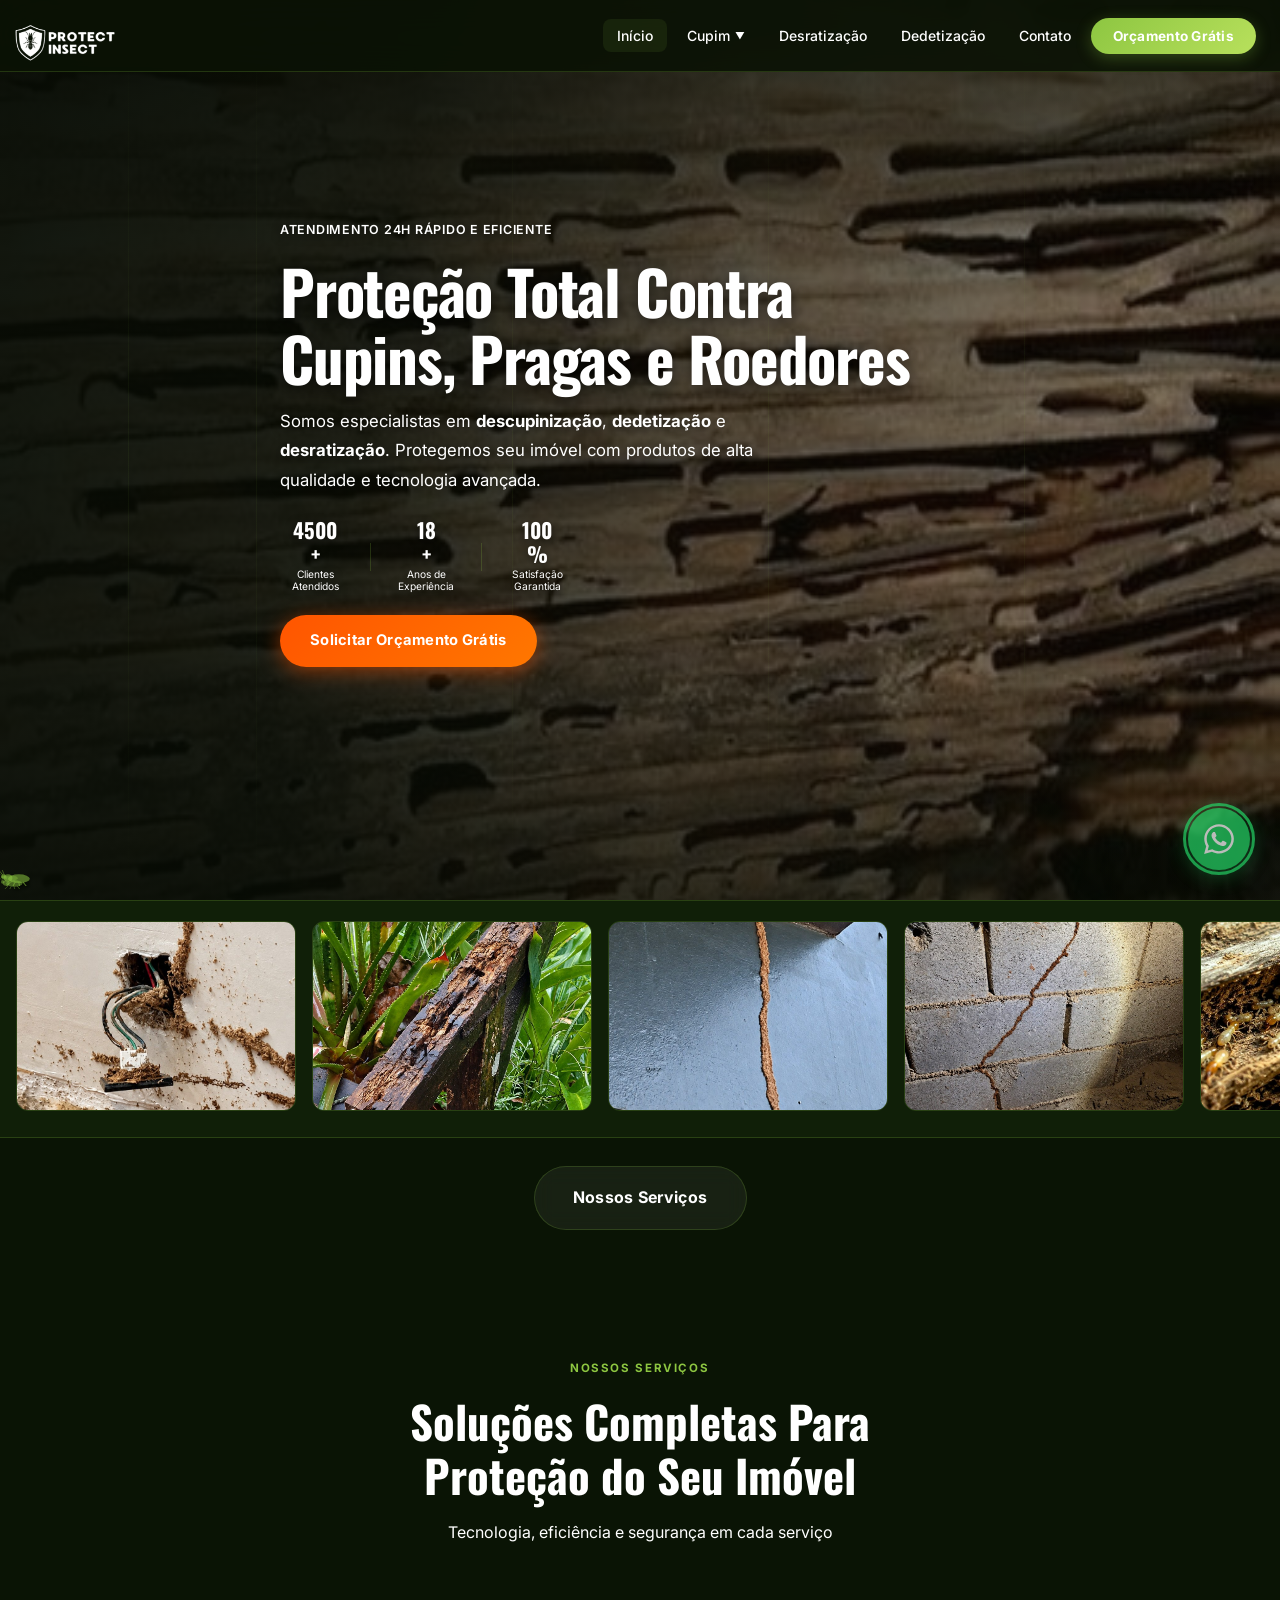
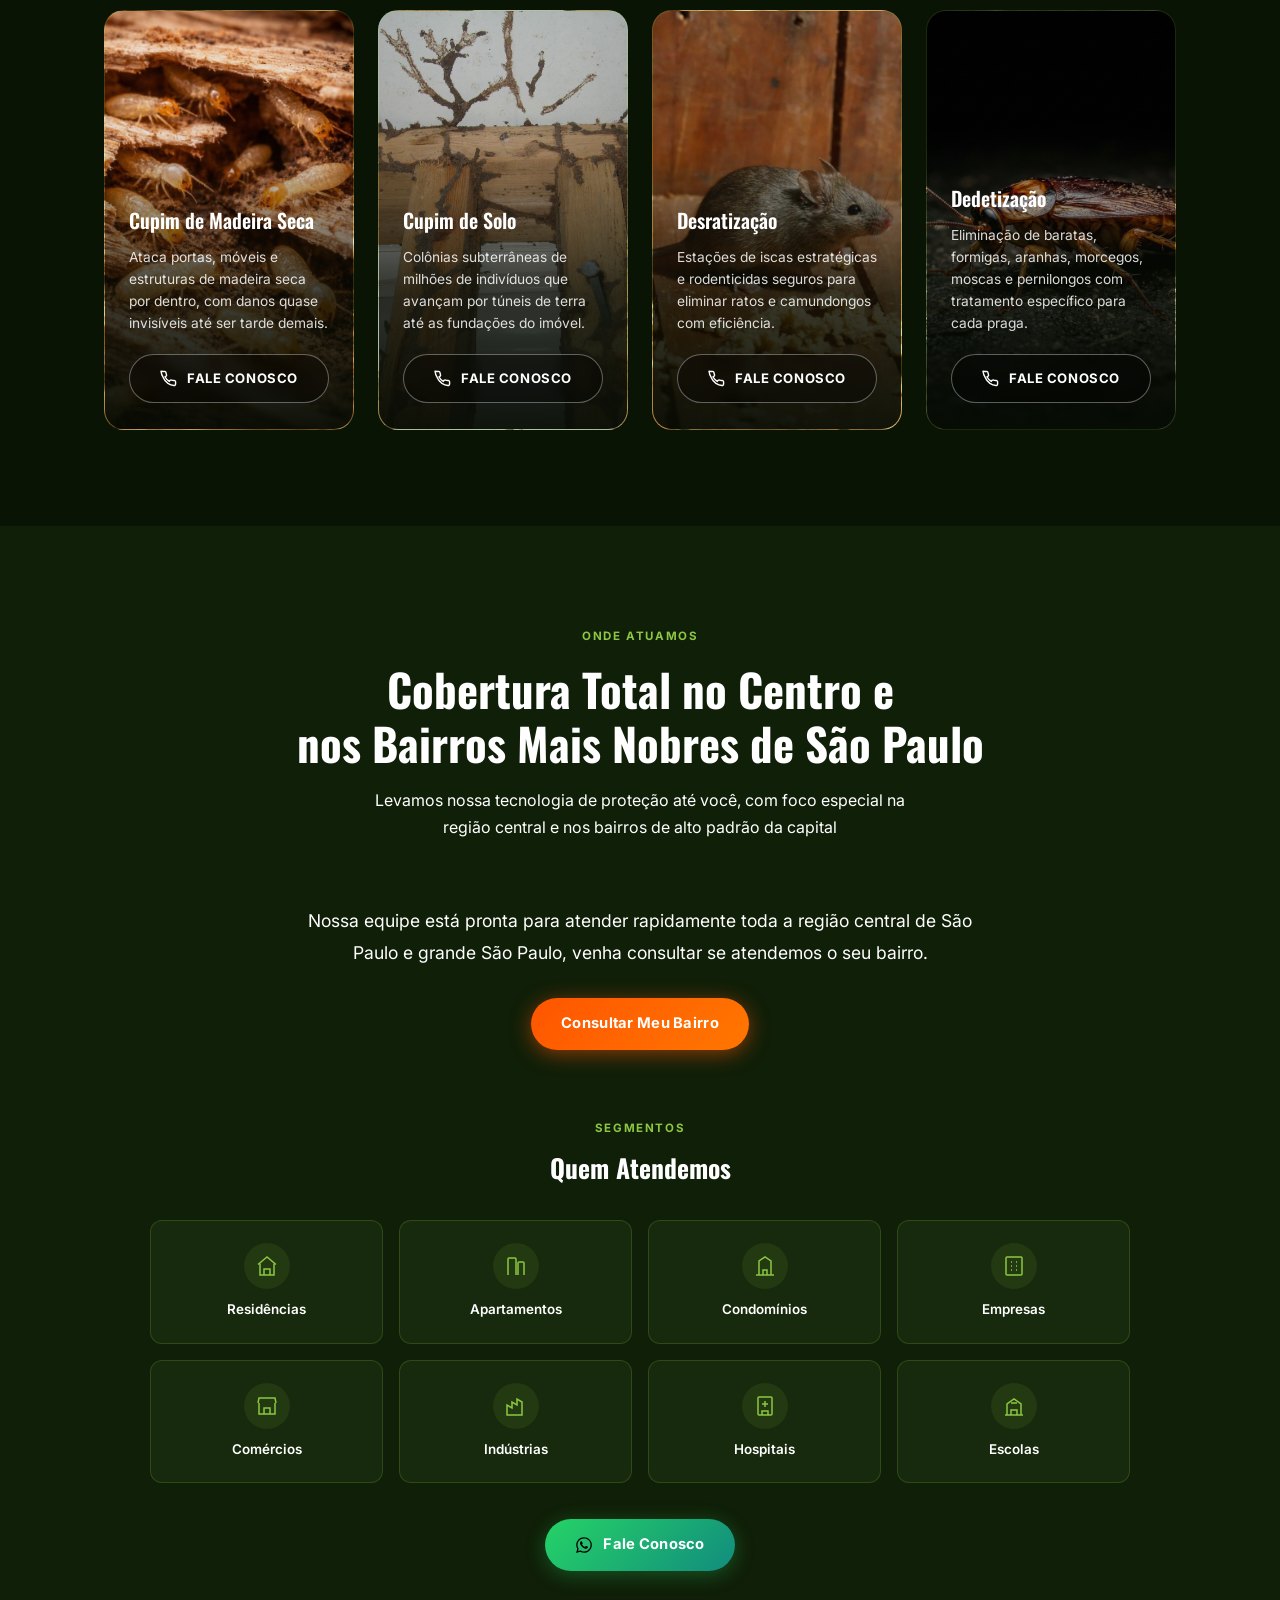
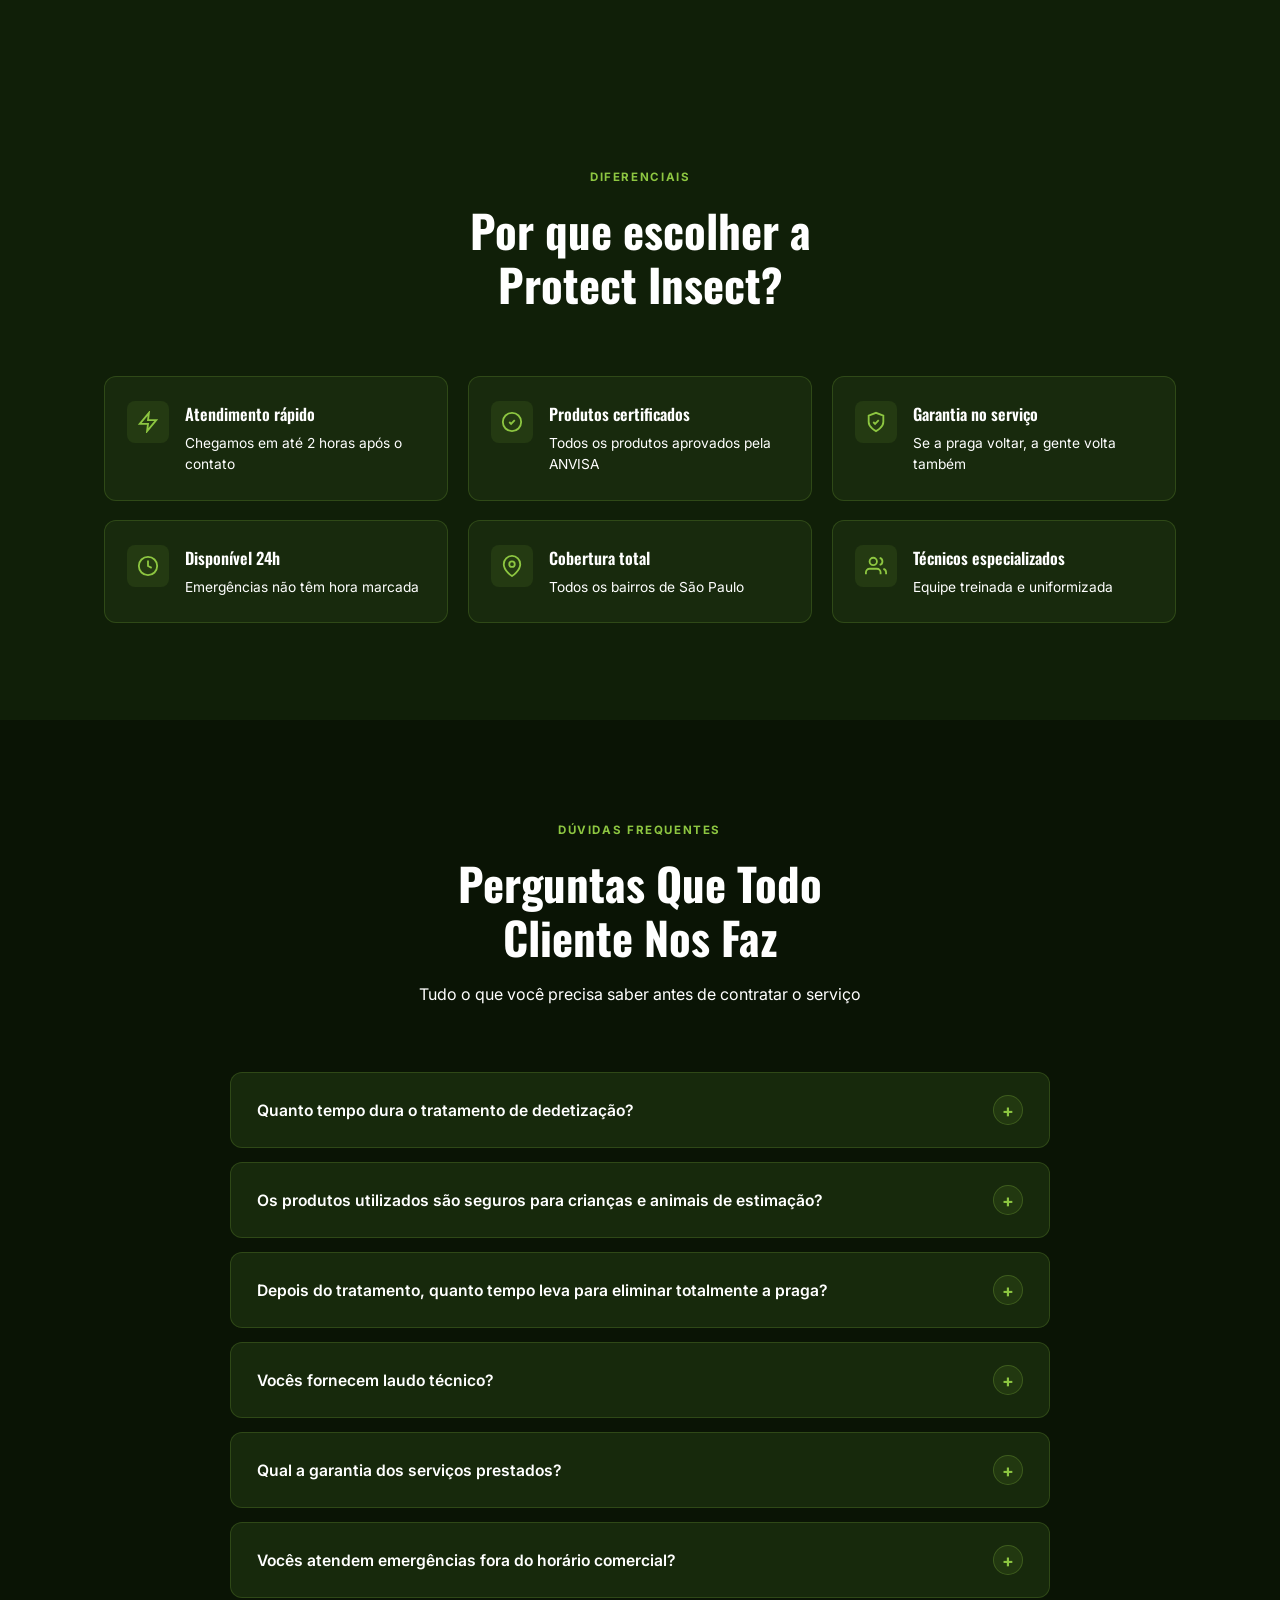
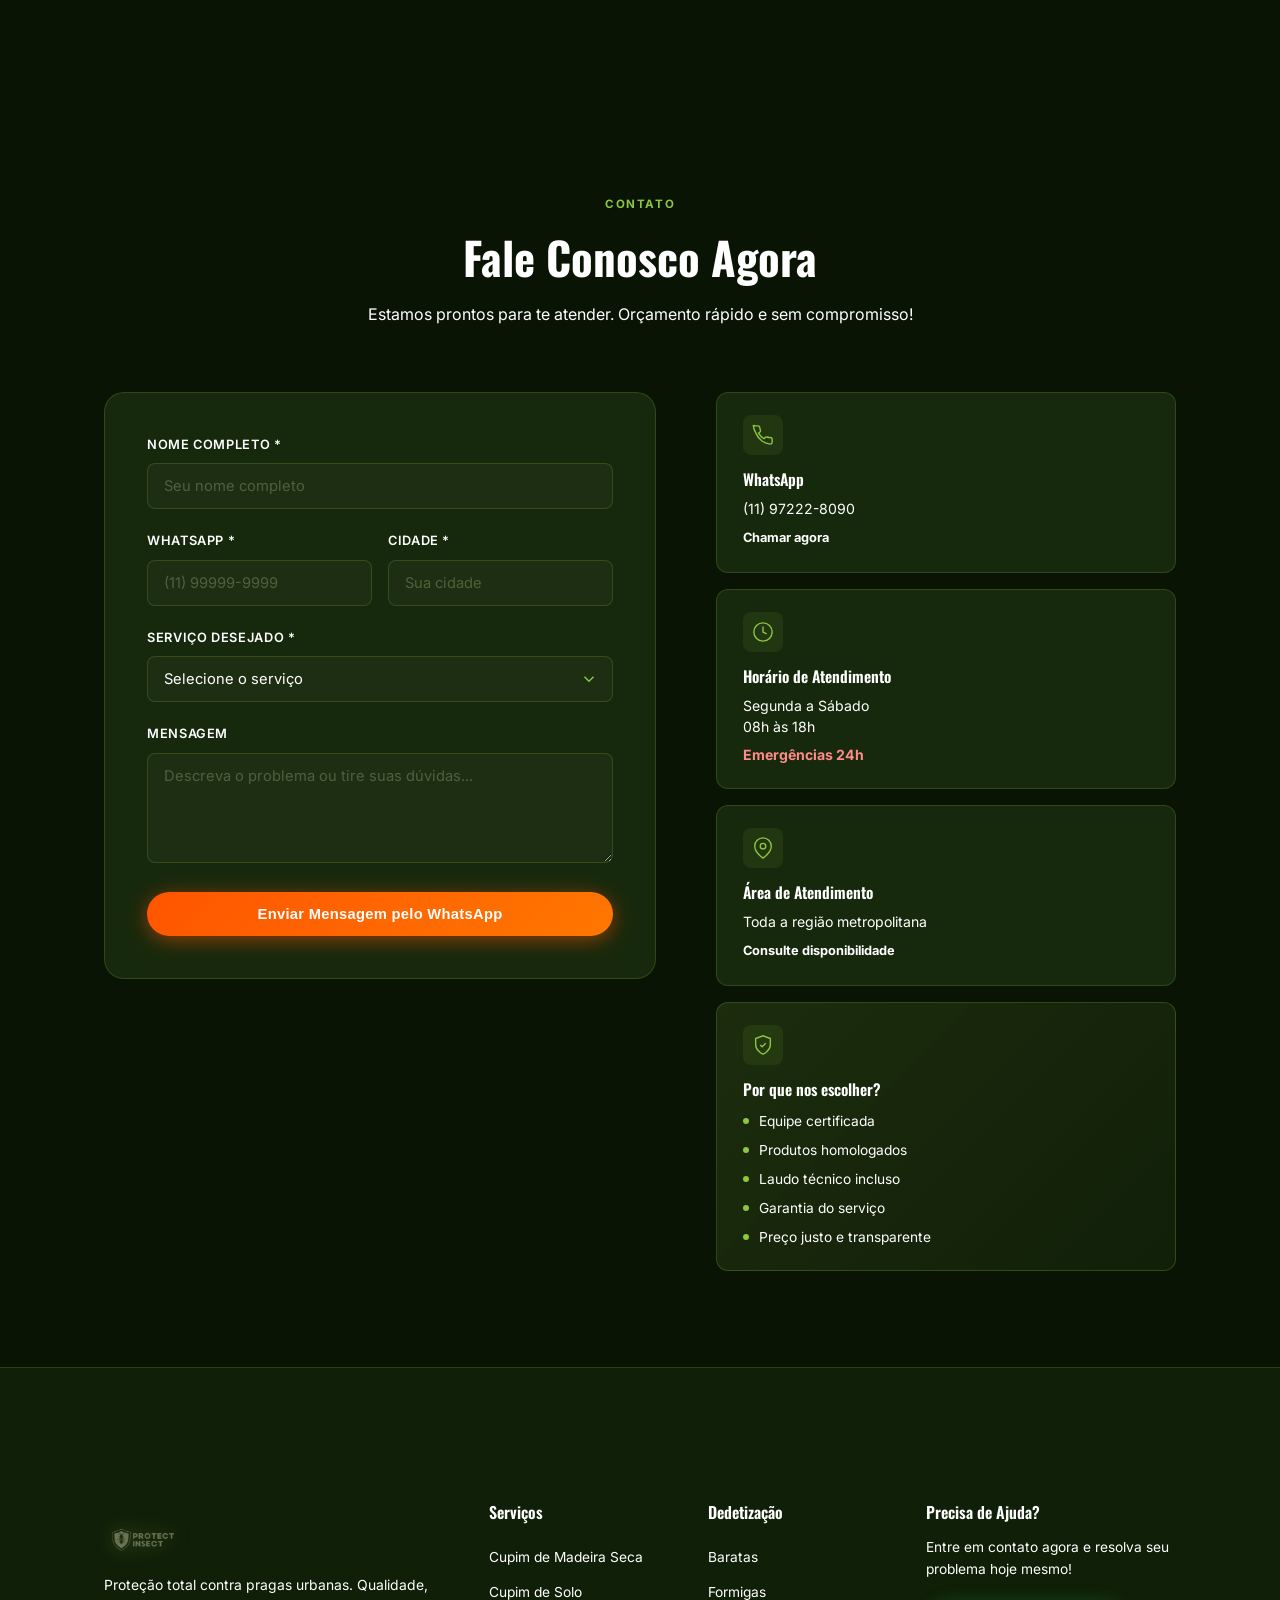
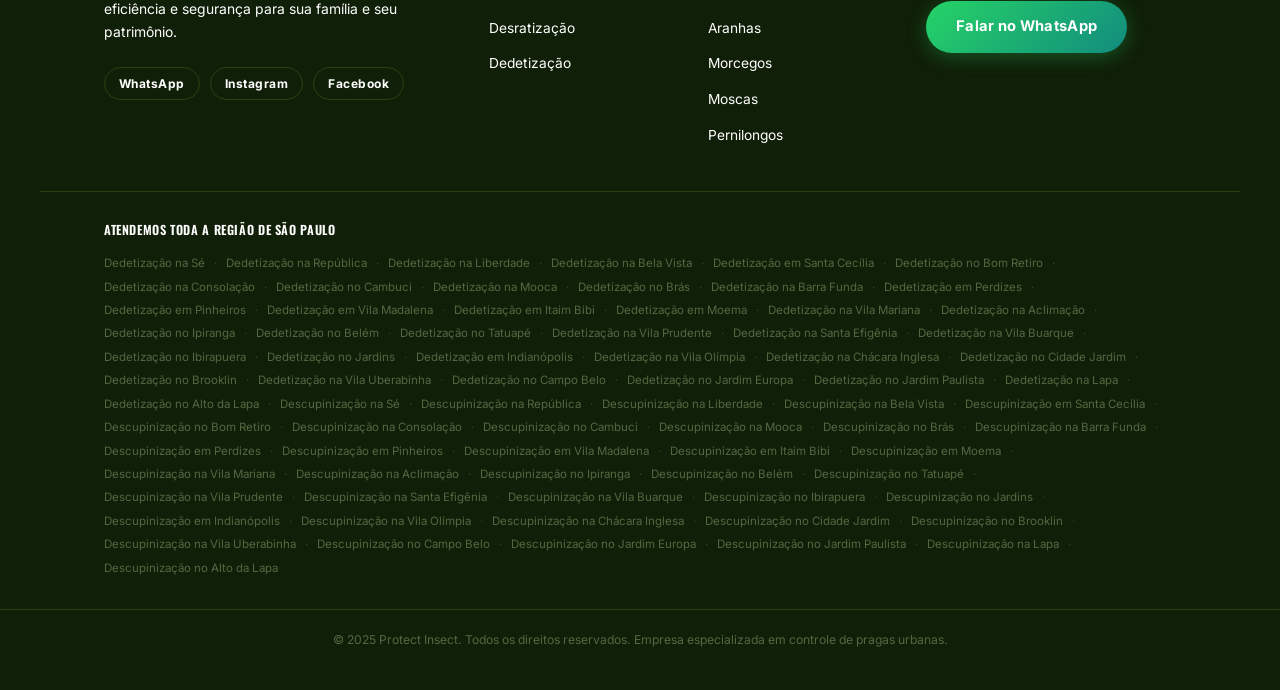
==== commit a34b9d0e: "feat: compacta hero, remove ticker de confianca, renova carrossel de fotos e adiciona videos de fund" ====
--- a/index.html
+++ b/index.html
@@ -9,7 +9,7 @@
   })(window,document,'script','dataLayer','GTM-MDX2VTTK');</script>
   <!-- End Google Tag Manager -->
   <meta charset="UTF-8" />
-  <meta name="viewport" content="width=device-width, initial-scale=1.0" />
+  <meta name="viewport" content="width=device-width, initial-scale=1.0, maximum-scale=1.0, user-scalable=no" />
   <title>Protect Insect | Dedetização, Descupinização e Desratização Profissional</title>
   <link rel="icon" type="image/png" href="images/logo_oficial.png" />
   <meta name="description" content="Protect Insect – Especialistas em descupinização, dedetização e desratização. Elimine cupins de madeira seca, cupins de solo, baratas, formigas, aranhas, morcegos, moscas e pernilongos. Peça seu orçamento agora!" />
@@ -135,9 +135,6 @@
       <div class="hero-buttons hero-reveal">
         <a href="https://wa.me/5511972228090?text=Olá! Gostaria de fazer um orçamento." target="_blank" class="btn btn-primary btn-glow">
           Solicitar Orçamento Grátis
-        </a>
-        <a href="#servicos" class="btn btn-secondary">
-          Nossos Serviços
         </a>
       </div>
     </div>
@@ -186,130 +183,179 @@
     </div>
   </section>
 
-  <!-- TRUST TICKER -->
-  <div class="trust-ticker">
-    <div class="trust-ticker-track">
-      <span class="trust-item">✓ Equipe Certificada</span>
-      <span class="trust-item">✓ Produtos Homologados</span>
-      <span class="trust-item">✓ Laudo Técnico Incluso</span>
-      <span class="trust-item">✓ Garantia de Serviço</span>
-      <span class="trust-item">✓ +4.500 Clientes Atendidos</span>
-      <span class="trust-item">✓ 18 Anos de Experiência</span>
-      <span class="trust-item">✓ Atendimento 24h</span>
-      <span class="trust-item">✓ Equipe Certificada</span>
-      <span class="trust-item">✓ Produtos Homologados</span>
-      <span class="trust-item">✓ Laudo Técnico Incluso</span>
-      <span class="trust-item">✓ Garantia de Serviço</span>
-      <span class="trust-item">✓ +4.500 Clientes Atendidos</span>
-      <span class="trust-item">✓ 18 Anos de Experiência</span>
-      <span class="trust-item">✓ Atendimento 24h</span>
-    </div>
-  </div>
-
   <!-- SINAIS DE INFESTAÇÃO - FAIXA DE FOTOS EM MOVIMENTO -->
   <!-- O conjunto de 4 fotos é repetido várias vezes (e depois duplicado por inteiro)
        para o loop nunca ficar sem conteúdo, mesmo em monitores bem largos. -->
   <section class="photo-strip">
     <div class="photo-strip-track">
       <div class="photo-strip-item">
-        <img src="images/galeria_cupim_solo_trilha_parede.jpg" alt="Trilha de terra deixada pelo cupim de solo na parede" />
+        <img src="images/infestacao_real_1.jpg" alt="Infiltração de cupim atrás de tomada elétrica" />
       </div>
       <div class="photo-strip-item">
-        <img src="images/galeria_cupim_solo_trilha_fundacao.jpg" alt="Trilha de cupim de solo na fundação do imóvel" />
+        <img src="images/infestacao_real_2.jpg" alt="Viga de madeira destruída por cupim" />
       </div>
       <div class="photo-strip-item">
-        <img src="images/cupim_novo_2.jpg" alt="Danos de cupim de madeira seca" />
+        <img src="images/infestacao_real_3.jpg" alt="Trilha de cupim de solo na viga da laje" />
       </div>
       <div class="photo-strip-item">
-        <img src="images/cupim_solo_novo_2.jpg" alt="Rastro de cupim de solo na parede" />
-      </div>
-      <div class="photo-strip-item" aria-hidden="true">
-        <img src="images/galeria_cupim_solo_trilha_parede.jpg" alt="" />
-      </div>
-      <div class="photo-strip-item" aria-hidden="true">
-        <img src="images/galeria_cupim_solo_trilha_fundacao.jpg" alt="" />
-      </div>
-      <div class="photo-strip-item" aria-hidden="true">
-        <img src="images/cupim_novo_2.jpg" alt="" />
-      </div>
-      <div class="photo-strip-item" aria-hidden="true">
-        <img src="images/cupim_solo_novo_2.jpg" alt="" />
-      </div>
-      <div class="photo-strip-item" aria-hidden="true">
-        <img src="images/galeria_cupim_solo_trilha_parede.jpg" alt="" />
-      </div>
-      <div class="photo-strip-item" aria-hidden="true">
-        <img src="images/galeria_cupim_solo_trilha_fundacao.jpg" alt="" />
-      </div>
-      <div class="photo-strip-item" aria-hidden="true">
-        <img src="images/cupim_novo_2.jpg" alt="" />
-      </div>
-      <div class="photo-strip-item" aria-hidden="true">
-        <img src="images/cupim_solo_novo_2.jpg" alt="" />
-      </div>
-      <div class="photo-strip-item" aria-hidden="true">
-        <img src="images/galeria_cupim_solo_trilha_parede.jpg" alt="" />
-      </div>
-      <div class="photo-strip-item" aria-hidden="true">
-        <img src="images/galeria_cupim_solo_trilha_fundacao.jpg" alt="" />
-      </div>
-      <div class="photo-strip-item" aria-hidden="true">
-        <img src="images/cupim_novo_2.jpg" alt="" />
-      </div>
-      <div class="photo-strip-item" aria-hidden="true">
-        <img src="images/cupim_solo_novo_2.jpg" alt="" />
-      </div>
-      <!-- duplicado por inteiro para o loop infinito ficar contínuo -->
-      <div class="photo-strip-item" aria-hidden="true">
-        <img src="images/galeria_cupim_solo_trilha_parede.jpg" alt="" />
-      </div>
-      <div class="photo-strip-item" aria-hidden="true">
-        <img src="images/galeria_cupim_solo_trilha_fundacao.jpg" alt="" />
-      </div>
-      <div class="photo-strip-item" aria-hidden="true">
-        <img src="images/cupim_novo_2.jpg" alt="" />
-      </div>
-      <div class="photo-strip-item" aria-hidden="true">
-        <img src="images/cupim_solo_novo_2.jpg" alt="" />
-      </div>
-      <div class="photo-strip-item" aria-hidden="true">
-        <img src="images/galeria_cupim_solo_trilha_parede.jpg" alt="" />
-      </div>
-      <div class="photo-strip-item" aria-hidden="true">
-        <img src="images/galeria_cupim_solo_trilha_fundacao.jpg" alt="" />
-      </div>
-      <div class="photo-strip-item" aria-hidden="true">
-        <img src="images/cupim_novo_2.jpg" alt="" />
-      </div>
-      <div class="photo-strip-item" aria-hidden="true">
-        <img src="images/cupim_solo_novo_2.jpg" alt="" />
-      </div>
-      <div class="photo-strip-item" aria-hidden="true">
-        <img src="images/galeria_cupim_solo_trilha_parede.jpg" alt="" />
-      </div>
-      <div class="photo-strip-item" aria-hidden="true">
-        <img src="images/galeria_cupim_solo_trilha_fundacao.jpg" alt="" />
-      </div>
-      <div class="photo-strip-item" aria-hidden="true">
-        <img src="images/cupim_novo_2.jpg" alt="" />
-      </div>
-      <div class="photo-strip-item" aria-hidden="true">
-        <img src="images/cupim_solo_novo_2.jpg" alt="" />
-      </div>
-      <div class="photo-strip-item" aria-hidden="true">
-        <img src="images/galeria_cupim_solo_trilha_parede.jpg" alt="" />
-      </div>
-      <div class="photo-strip-item" aria-hidden="true">
-        <img src="images/galeria_cupim_solo_trilha_fundacao.jpg" alt="" />
-      </div>
-      <div class="photo-strip-item" aria-hidden="true">
-        <img src="images/cupim_novo_2.jpg" alt="" />
-      </div>
-      <div class="photo-strip-item" aria-hidden="true">
-        <img src="images/cupim_solo_novo_2.jpg" alt="" />
+        <img src="images/infestacao_real_5.jpg" alt="Trilha de cupim de solo em bloco de fundação" />
+      </div>
+      <div class="photo-strip-item">
+        <img src="images/infestacao_real_7.jpg" alt="Colônia de cupins ativa em rodapé de madeira" />
+      </div>
+      <div class="photo-strip-item">
+        <img src="images/infestacao_real_8.jpg" alt="Cupins se alimentando de madeira infestada" />
+      </div>
+      <div class="photo-strip-item">
+        <img src="images/infestacao_real_9.jpg" alt="Cupins de solo infestando estrutura de madeira" />
+      </div>
+      <div class="photo-strip-item">
+        <img src="images/infestacao_real_10.jpg" alt="Operários e soldados de cupim em atividade" />
+      </div>
+      <div class="photo-strip-item">
+        <img src="images/infestacao_real_11.jpg" alt="Viga estrutural com infestação avançada de cupim" />
+      </div>
+      <div class="photo-strip-item" aria-hidden="true">
+        <img src="images/infestacao_real_1.jpg" alt="" />
+      </div>
+      <div class="photo-strip-item" aria-hidden="true">
+        <img src="images/infestacao_real_2.jpg" alt="" />
+      </div>
+      <div class="photo-strip-item" aria-hidden="true">
+        <img src="images/infestacao_real_3.jpg" alt="" />
+      </div>
+      <div class="photo-strip-item" aria-hidden="true">
+        <img src="images/infestacao_real_5.jpg" alt="" />
+      </div>
+      <div class="photo-strip-item" aria-hidden="true">
+        <img src="images/infestacao_real_7.jpg" alt="" />
+      </div>
+      <div class="photo-strip-item" aria-hidden="true">
+        <img src="images/infestacao_real_8.jpg" alt="" />
+      </div>
+      <div class="photo-strip-item" aria-hidden="true">
+        <img src="images/infestacao_real_9.jpg" alt="" />
+      </div>
+      <div class="photo-strip-item" aria-hidden="true">
+        <img src="images/infestacao_real_10.jpg" alt="" />
+      </div>
+      <div class="photo-strip-item" aria-hidden="true">
+        <img src="images/infestacao_real_11.jpg" alt="" />
+      </div>
+      <div class="photo-strip-item" aria-hidden="true">
+        <img src="images/infestacao_real_1.jpg" alt="" />
+      </div>
+      <div class="photo-strip-item" aria-hidden="true">
+        <img src="images/infestacao_real_2.jpg" alt="" />
+      </div>
+      <div class="photo-strip-item" aria-hidden="true">
+        <img src="images/infestacao_real_3.jpg" alt="" />
+      </div>
+      <div class="photo-strip-item" aria-hidden="true">
+        <img src="images/infestacao_real_5.jpg" alt="" />
+      </div>
+      <div class="photo-strip-item" aria-hidden="true">
+        <img src="images/infestacao_real_7.jpg" alt="" />
+      </div>
+      <div class="photo-strip-item" aria-hidden="true">
+        <img src="images/infestacao_real_8.jpg" alt="" />
+      </div>
+      <div class="photo-strip-item" aria-hidden="true">
+        <img src="images/infestacao_real_9.jpg" alt="" />
+      </div>
+      <div class="photo-strip-item" aria-hidden="true">
+        <img src="images/infestacao_real_10.jpg" alt="" />
+      </div>
+      <div class="photo-strip-item" aria-hidden="true">
+        <img src="images/infestacao_real_11.jpg" alt="" />
+      </div>
+      <div class="photo-strip-item" aria-hidden="true">
+        <img src="images/infestacao_real_1.jpg" alt="" />
+      </div>
+      <div class="photo-strip-item" aria-hidden="true">
+        <img src="images/infestacao_real_2.jpg" alt="" />
+      </div>
+      <div class="photo-strip-item" aria-hidden="true">
+        <img src="images/infestacao_real_3.jpg" alt="" />
+      </div>
+      <div class="photo-strip-item" aria-hidden="true">
+        <img src="images/infestacao_real_5.jpg" alt="" />
+      </div>
+      <div class="photo-strip-item" aria-hidden="true">
+        <img src="images/infestacao_real_7.jpg" alt="" />
+      </div>
+      <div class="photo-strip-item" aria-hidden="true">
+        <img src="images/infestacao_real_8.jpg" alt="" />
+      </div>
+      <div class="photo-strip-item" aria-hidden="true">
+        <img src="images/infestacao_real_9.jpg" alt="" />
+      </div>
+      <div class="photo-strip-item" aria-hidden="true">
+        <img src="images/infestacao_real_10.jpg" alt="" />
+      </div>
+      <div class="photo-strip-item" aria-hidden="true">
+        <img src="images/infestacao_real_11.jpg" alt="" />
+      </div>
+      <div class="photo-strip-item" aria-hidden="true">
+        <img src="images/infestacao_real_1.jpg" alt="" />
+      </div>
+      <div class="photo-strip-item" aria-hidden="true">
+        <img src="images/infestacao_real_2.jpg" alt="" />
+      </div>
+      <div class="photo-strip-item" aria-hidden="true">
+        <img src="images/infestacao_real_3.jpg" alt="" />
+      </div>
+      <div class="photo-strip-item" aria-hidden="true">
+        <img src="images/infestacao_real_5.jpg" alt="" />
+      </div>
+      <div class="photo-strip-item" aria-hidden="true">
+        <img src="images/infestacao_real_7.jpg" alt="" />
+      </div>
+      <div class="photo-strip-item" aria-hidden="true">
+        <img src="images/infestacao_real_8.jpg" alt="" />
+      </div>
+      <div class="photo-strip-item" aria-hidden="true">
+        <img src="images/infestacao_real_9.jpg" alt="" />
+      </div>
+      <div class="photo-strip-item" aria-hidden="true">
+        <img src="images/infestacao_real_10.jpg" alt="" />
+      </div>
+      <div class="photo-strip-item" aria-hidden="true">
+        <img src="images/infestacao_real_11.jpg" alt="" />
+      </div>
+      <div class="photo-strip-item" aria-hidden="true">
+        <img src="images/infestacao_real_1.jpg" alt="" />
+      </div>
+      <div class="photo-strip-item" aria-hidden="true">
+        <img src="images/infestacao_real_2.jpg" alt="" />
+      </div>
+      <div class="photo-strip-item" aria-hidden="true">
+        <img src="images/infestacao_real_3.jpg" alt="" />
+      </div>
+      <div class="photo-strip-item" aria-hidden="true">
+        <img src="images/infestacao_real_5.jpg" alt="" />
+      </div>
+      <div class="photo-strip-item" aria-hidden="true">
+        <img src="images/infestacao_real_7.jpg" alt="" />
+      </div>
+      <div class="photo-strip-item" aria-hidden="true">
+        <img src="images/infestacao_real_8.jpg" alt="" />
+      </div>
+      <div class="photo-strip-item" aria-hidden="true">
+        <img src="images/infestacao_real_9.jpg" alt="" />
+      </div>
+      <div class="photo-strip-item" aria-hidden="true">
+        <img src="images/infestacao_real_10.jpg" alt="" />
+      </div>
+      <div class="photo-strip-item" aria-hidden="true">
+        <img src="images/infestacao_real_11.jpg" alt="" />
       </div>
     </div>
   </section>
+
+  <div class="photo-strip-cta">
+    <a href="#servicos" class="btn btn-secondary btn-large">Nossos Serviços</a>
+  </div>
 
   <!-- SERVICES OVERVIEW -->
   <section class="services-overview" id="servicos">
--- a/style.css
+++ b/style.css
@@ -34,7 +34,7 @@
 }
 
 *, *::before, *::after { box-sizing: border-box; margin: 0; padding: 0; }
-html { scroll-behavior: smooth; }
+html { scroll-behavior: smooth; overflow-x: hidden; max-width: 100%; }
 body {
   font-family: var(--font-main);
   background-color: var(--dark);
@@ -345,7 +345,8 @@
   flex-direction: column;
   gap: 5px;
   padding: 8px;
-  background: none; border: none; cursor: pointer; z-index: 1001;
+  background: none; border: none; cursor: pointer; z-index: 1002;
+  position: relative;
 }
 .hamburger span {
   width: 24px; height: 2px;
@@ -470,7 +471,7 @@
   to   { transform: translateY(-2px); }
 }
 
-.hero-content { flex: 1; max-width: 720px; position: relative; z-index: 3; }
+.hero-content { flex: 1; max-width: 720px; position: relative; z-index: 3; margin-top: -48px; }
 
 .hero-badge {
   display: inline-block;
@@ -478,7 +479,7 @@
   font-weight: 600;
   letter-spacing: 0.06em;
   color: var(--white);
-  margin-bottom: 28px;
+  margin-bottom: 18px;
   text-transform: uppercase;
   text-shadow: 0 2px 10px rgba(0,0,0,0.65);
 }
@@ -489,7 +490,7 @@
   font-weight: 700;
   line-height: 1.1;
   color: var(--white);
-  margin-bottom: 22px;
+  margin-bottom: 16px;
   letter-spacing: -0.02em;
   text-shadow: 0 3px 16px rgba(0,0,0,0.65);
 }
@@ -505,7 +506,7 @@
   font-size: 1.05rem;
   color: var(--text-muted);
   line-height: 1.75;
-  margin-bottom: 36px;
+  margin-bottom: 24px;
   max-width: 520px;
   text-shadow: 0 2px 10px rgba(0,0,0,0.6);
 }
@@ -515,14 +516,14 @@
 .hero-stats {
   display: flex;
   align-items: center;
-  gap: 28px;
-  margin-bottom: 40px;
+  gap: 20px;
+  margin-bottom: 22px;
   flex-wrap: wrap;
 }
-.stat-item { display: flex; flex-direction: column; align-items: center; gap: 4px; }
+.stat-item { display: flex; flex-direction: column; align-items: center; gap: 3px; }
 .stat-number, .stat-plus {
   font-family: var(--font-display);
-  font-size: 2rem;
+  font-size: 1.3rem;
   font-weight: 700;
   color: var(--white);
   line-height: 1;
@@ -530,14 +531,14 @@
   text-shadow: 0 2px 10px rgba(0,0,0,0.65);
 }
 .stat-label {
-  font-size: 0.72rem;
+  font-size: 0.64rem;
   color: var(--text-muted);
   text-align: center;
-  max-width: 80px;
-  line-height: 1.3;
+  max-width: 70px;
+  line-height: 1.25;
   text-shadow: 0 2px 8px rgba(0,0,0,0.65);
 }
-.stat-divider { width: 1px; height: 42px; background: var(--border); }
+.stat-divider { width: 1px; height: 28px; background: var(--border); }
 
 .hero-buttons { display: flex; gap: 16px; flex-wrap: wrap; }
 
@@ -701,7 +702,7 @@
   width: max-content;
   gap: 16px;
   padding: 0 16px;
-  animation: photoStripScroll 130s linear infinite;
+  animation: photoStripScroll 70s linear infinite;
   will-change: transform;
   backface-visibility: hidden;
 }
@@ -725,6 +726,12 @@
 }
 @media (max-width: 640px) {
   .photo-strip-item { width: 210px; height: 150px; }
+}
+
+.photo-strip-cta {
+  background: var(--dark);
+  text-align: center;
+  padding: 28px 5%;
 }
 
 /* =============================================
@@ -1883,13 +1890,14 @@
 }
 @media (max-width: 900px) {
   .hero {
+    min-height: 0;
     flex-direction: column;
     text-align: center;
-    padding: 110px 6% 80px;
+    padding: 110px 6% 40px;
     gap: 44px;
   }
-  .hero-content { max-width: 100%; }
-  .hero-subtitle { max-width: 100%; margin: 0 auto 36px; }
+  .hero-content { max-width: 100%; margin-top: 0; }
+  .hero-subtitle { max-width: 100%; margin: 0 auto 24px; }
   .hero-stats  { justify-content: center; }
   .hero-buttons { justify-content: center; }
   /* Text is centered full-width here, not just on the left — darken evenly */
@@ -1935,6 +1943,8 @@
     display: block;
     position: fixed;
     inset: 0;
+    width: 100vw;
+    height: 100vh;
     background: rgba(0,0,0,0.55);
     backdrop-filter: blur(2px);
     opacity: 0;
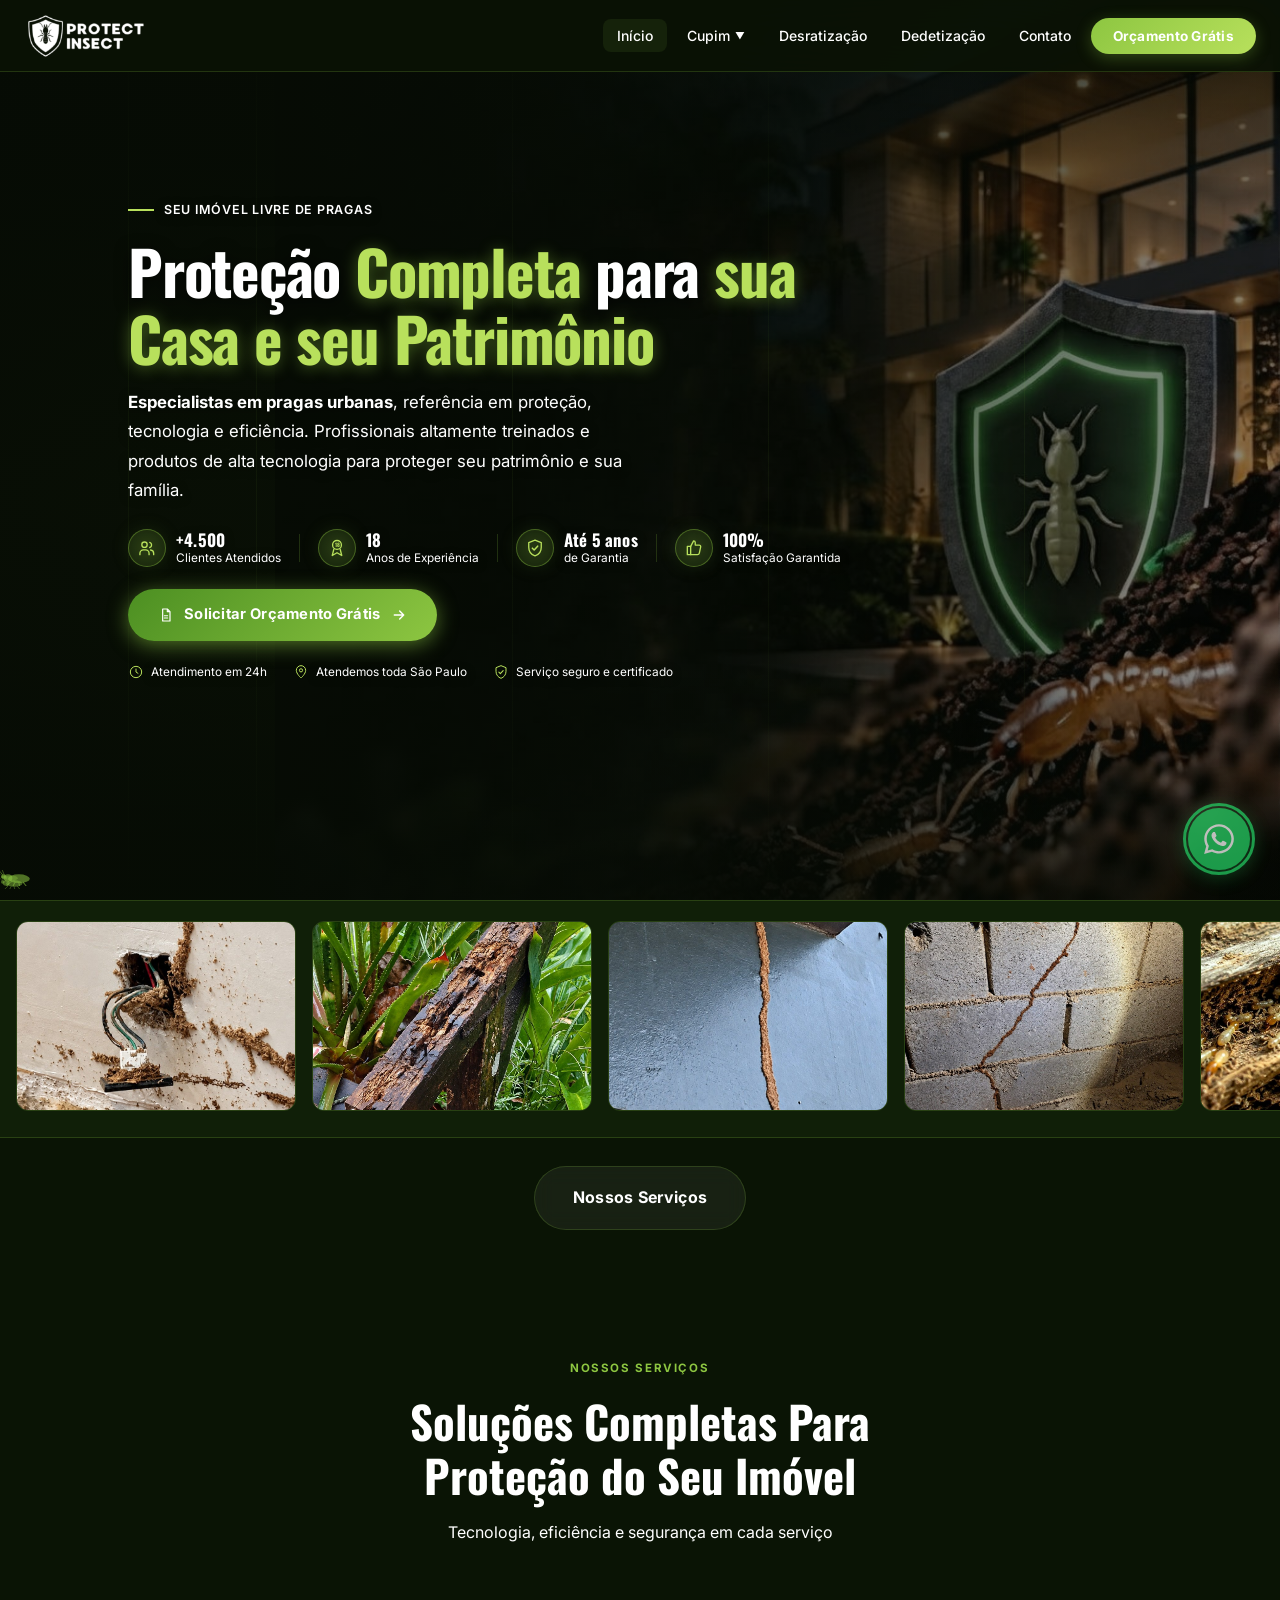
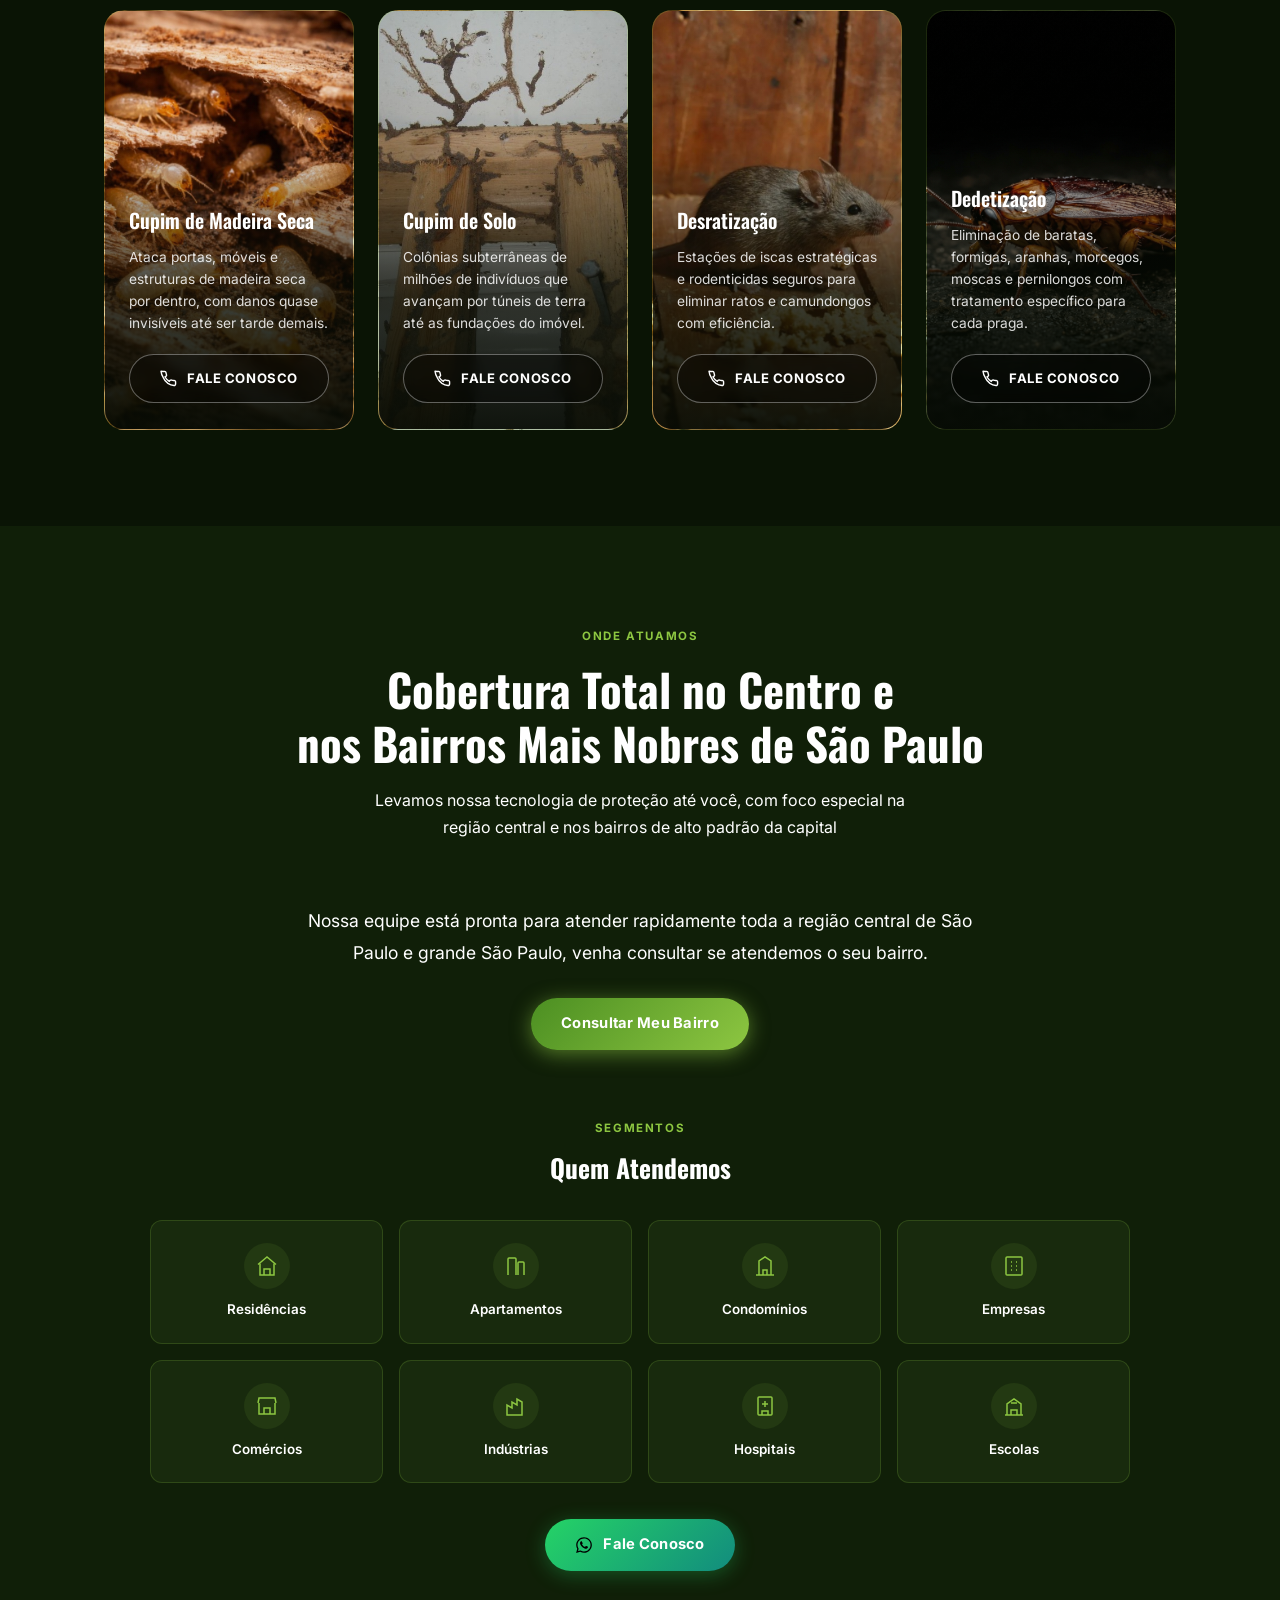
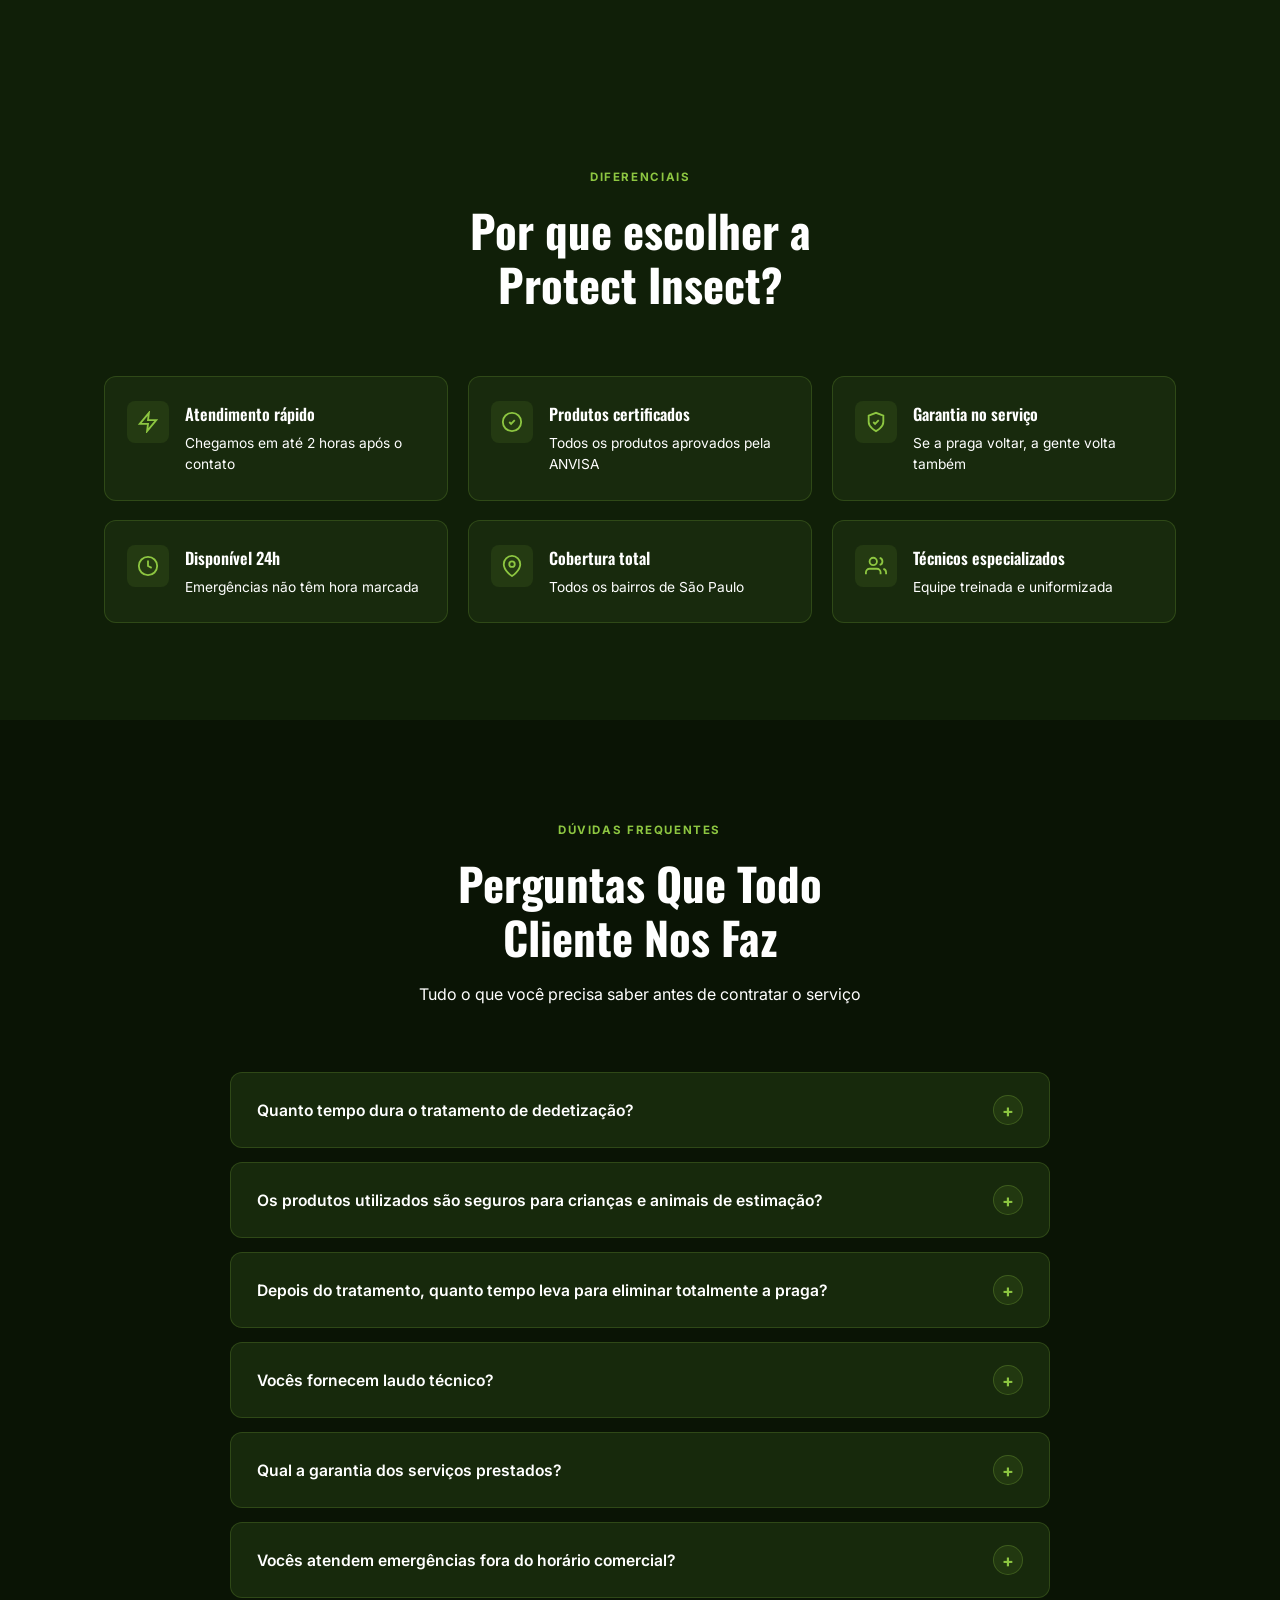
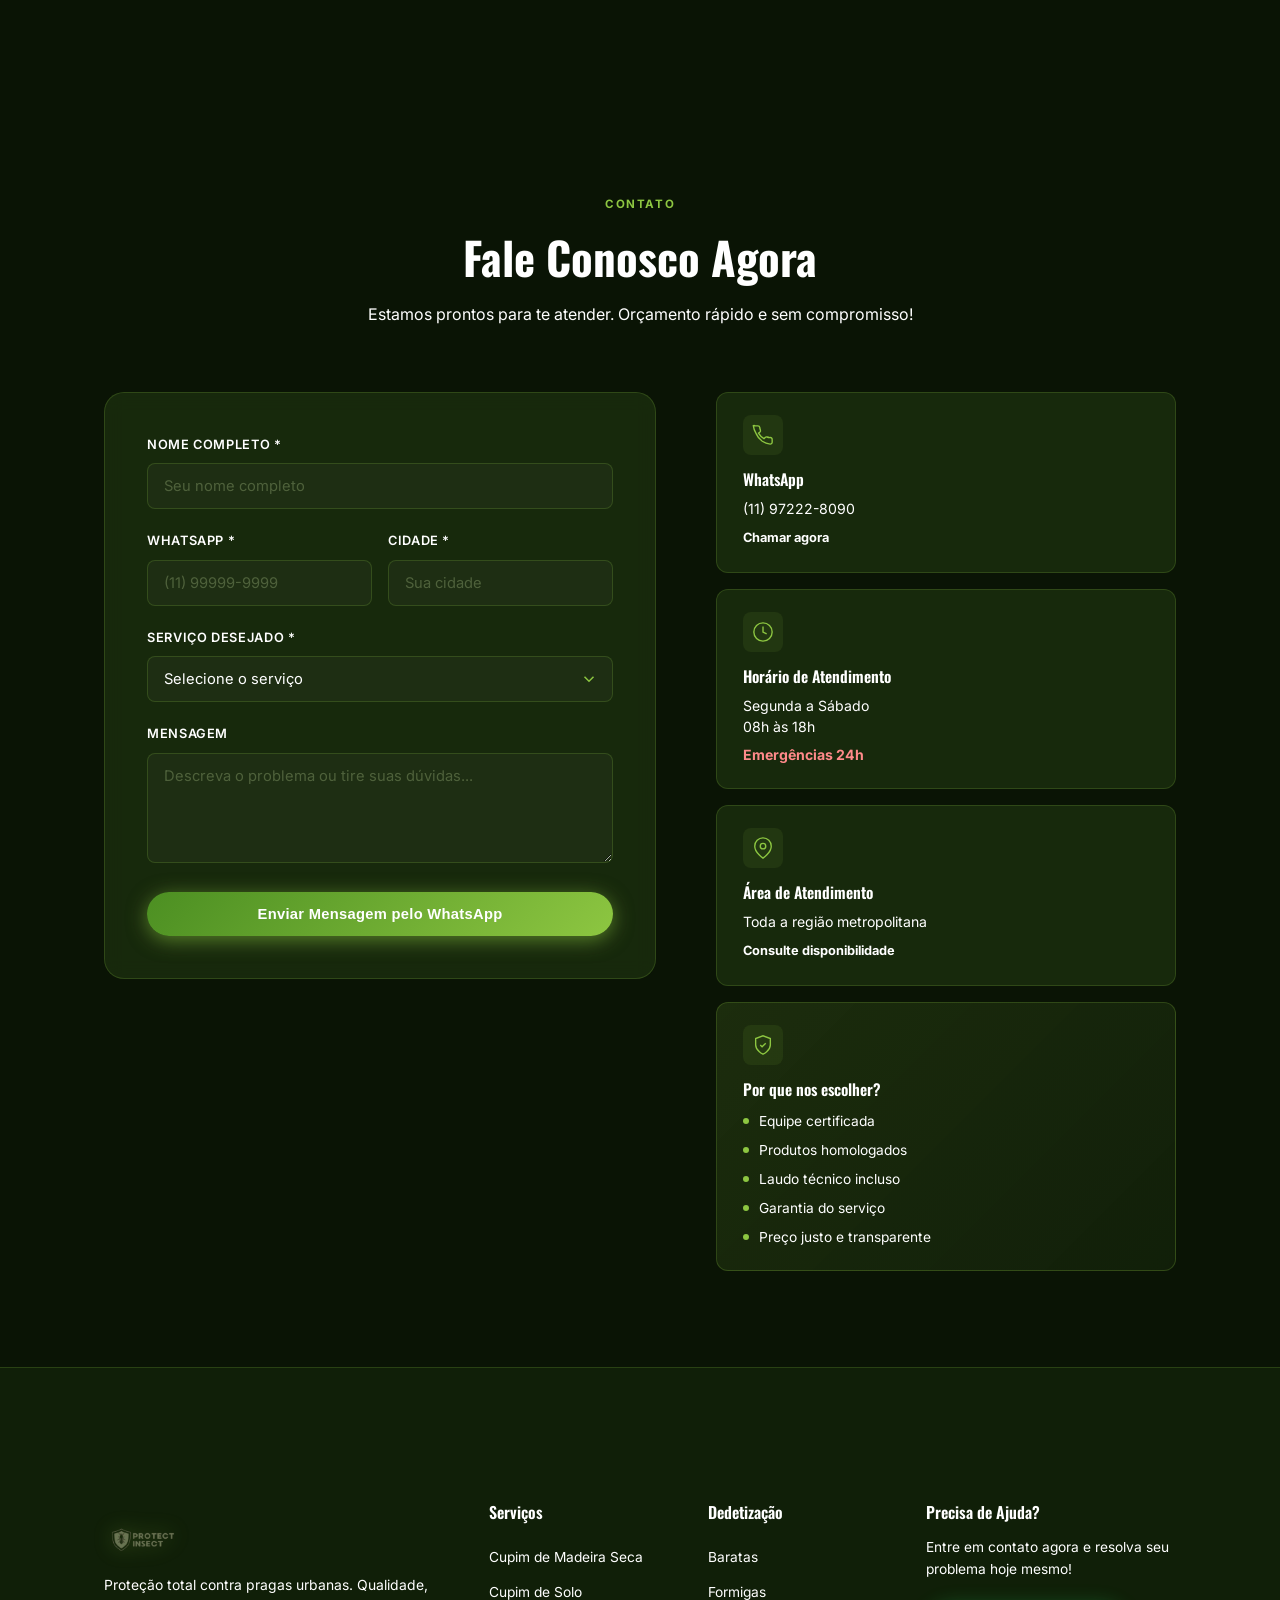
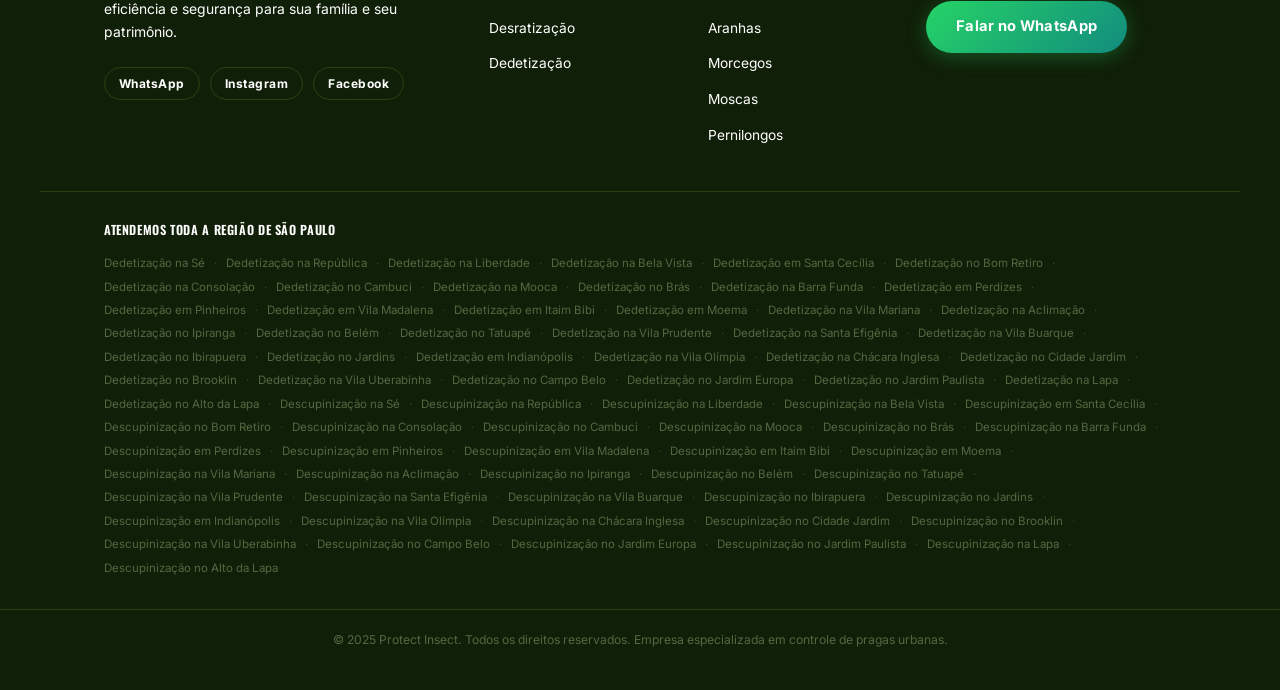
==== commit 927eeca6: "feat: botao verde, foto real no hero com texto sobreposto e logo maior - Botao principal (Solicitar " ====
--- a/index.html
+++ b/index.html
@@ -49,7 +49,7 @@
   <nav class="navbar" id="navbar">
     <div class="nav-container">
       <a href="#inicio" class="nav-logo">
-        <img src="images/logo_oficial.png" alt="Protect Insect" class="logo-img" style="height: 60px; filter: invert(1) grayscale(1) brightness(2); mix-blend-mode: screen; transform: scale(1.5) translateY(-8px);" />
+        <img src="images/logo_oficial_crop.png" alt="Protect Insect" class="logo-img" style="height: 50px; filter: invert(1) grayscale(1) brightness(2); mix-blend-mode: screen;" />
       </a>
       <button class="hamburger" id="hamburger" aria-label="Menu">
         <span></span><span></span><span></span>
@@ -91,12 +91,8 @@
 
   <!-- HERO SECTION -->
   <section class="hero" id="inicio">
-    <!-- Vídeo temporário (banco gratuito, licença livre, sem necessidade de atribuição) —
-         trocar videos/hero-cupim-bg.mp4 pela filmagem real da empresa assim que disponível -->
-    <div class="hero-video-bg">
-      <video autoplay muted loop playsinline poster="images/cupim_novo_1.jpg">
-        <source src="videos/hero-cupim-bg.mp4" type="video/mp4" />
-      </video>
+    <div class="hero-bg-image">
+      <img src="images/hero-fundo-cupim.jpg" alt="" aria-hidden="true" />
     </div>
     <div class="hero-video-overlay"></div>
     <div class="hero-bg-lines">
@@ -107,35 +103,85 @@
       <div class="bg-line"></div>
     </div>
     <div class="hero-content">
-      <div class="hero-badge hero-reveal">Atendimento 24h Rápido e Eficiente</div>
+      <div class="hero-badge hero-reveal">Seu Imóvel Livre de Pragas</div>
       <h1 class="hero-title hero-reveal">
-        Proteção Total Contra<br />
-        <span class="highlight-text">Cupins, Pragas e Roedores</span>
+        Proteção <span class="highlight-text">Completa</span> para
+        <span class="highlight-text">sua Casa e seu Patrimônio</span>
       </h1>
       <p class="hero-subtitle hero-reveal">
-        Somos especialistas em <strong>descupinização</strong>, <strong>dedetização</strong> e <strong>desratização</strong>.
-        Protegemos seu imóvel com produtos de alta qualidade e tecnologia avançada.
+        <strong>Especialistas em pragas urbanas</strong>, referência em proteção, tecnologia e eficiência.
+        Profissionais altamente treinados e produtos de alta tecnologia para proteger seu patrimônio e sua família.
       </p>
-      <div class="hero-stats hero-reveal">
-        <div class="stat-item">
-          <span class="stat-number">4500</span><span class="stat-plus">+</span>
-          <span class="stat-label">Clientes Atendidos</span>
+      <div class="hero-stats hero-stats-badges hero-reveal">
+        <div class="stat-badge">
+          <span class="stat-badge-icon">
+            <svg viewBox="0 0 24 24" fill="none" xmlns="http://www.w3.org/2000/svg">
+              <circle cx="9" cy="8" r="3.2" stroke="currentColor" stroke-width="1.6"/>
+              <path d="M3.5 20v-1.5A4.2 4.2 0 0 1 7.7 14.3h2.6a4.2 4.2 0 0 1 4.2 4.2V20" stroke="currentColor" stroke-width="1.6" stroke-linecap="round"/>
+              <path d="M15.3 5.3a3.2 3.2 0 0 1 0 6.1" stroke="currentColor" stroke-width="1.6" stroke-linecap="round"/>
+              <path d="M16.3 14.4a4.2 4.2 0 0 1 3.7 4.2V20" stroke="currentColor" stroke-width="1.6" stroke-linecap="round"/>
+            </svg>
+          </span>
+          <span class="stat-badge-text"><strong>+4.500</strong>Clientes Atendidos</span>
         </div>
         <div class="stat-divider"></div>
-        <div class="stat-item">
-          <span class="stat-number">18</span><span class="stat-plus">+</span>
-          <span class="stat-label">Anos de Experiência</span>
+        <div class="stat-badge">
+          <span class="stat-badge-icon">
+            <svg viewBox="0 0 24 24" fill="none" xmlns="http://www.w3.org/2000/svg">
+              <circle cx="12" cy="8.3" r="5.3" stroke="currentColor" stroke-width="1.6"/>
+              <text x="12" y="10.6" text-anchor="middle" font-size="6.5" font-weight="700" fill="currentColor" font-family="Oswald, sans-serif">18</text>
+              <path d="M8.3 13 6.3 21l5.7-3.3L17.7 21l-2-8" stroke="currentColor" stroke-width="1.6" stroke-linejoin="round"/>
+            </svg>
+          </span>
+          <span class="stat-badge-text"><strong>18</strong>Anos de Experiência</span>
         </div>
         <div class="stat-divider"></div>
-        <div class="stat-item">
-          <span class="stat-number">100</span><span class="stat-plus">%</span>
-          <span class="stat-label">Satisfação Garantida</span>
+        <div class="stat-badge">
+          <span class="stat-badge-icon">
+            <svg viewBox="0 0 24 24" fill="none" xmlns="http://www.w3.org/2000/svg">
+              <path d="M12 2.5l7.5 3V11c0 5.2-3.2 9-7.5 10.5C7.7 20 4.5 16.2 4.5 11V5.5l7.5-3z" stroke="currentColor" stroke-width="1.6" stroke-linejoin="round"/>
+              <path d="M8.8 12.2l2.2 2.2 4.2-4.6" stroke="currentColor" stroke-width="1.8" stroke-linecap="round" stroke-linejoin="round"/>
+            </svg>
+          </span>
+          <span class="stat-badge-text"><strong>Até 5 anos</strong>de Garantia</span>
+        </div>
+        <div class="stat-divider"></div>
+        <div class="stat-badge">
+          <span class="stat-badge-icon">
+            <svg viewBox="0 0 24 24" fill="none" xmlns="http://www.w3.org/2000/svg">
+              <path d="M8 10V20H4V10H8Z" stroke="currentColor" stroke-width="1.6" stroke-linejoin="round"/>
+              <path d="M8 10L11.5 3.5C12.5 3.5 13.5 4.3 13.5 5.5V8.5H18.2C19.4 8.5 20.3 9.6 20 10.7L18.4 18.2C18.2 19.3 17.2 20 16.1 20H8" stroke="currentColor" stroke-width="1.6" stroke-linejoin="round" stroke-linecap="round"/>
+            </svg>
+          </span>
+          <span class="stat-badge-text"><strong>100%</strong>Satisfação Garantida</span>
         </div>
       </div>
       <div class="hero-buttons hero-reveal">
         <a href="https://wa.me/5511972228090?text=Olá! Gostaria de fazer um orçamento." target="_blank" class="btn btn-primary btn-glow">
+          <svg width="16" height="16" viewBox="0 0 24 24" fill="none" xmlns="http://www.w3.org/2000/svg" aria-hidden="true">
+            <path d="M7 3h7l4 4v14H7V3z" stroke="currentColor" stroke-width="1.8" stroke-linejoin="round"/>
+            <path d="M14 3v4h4" stroke="currentColor" stroke-width="1.8" stroke-linejoin="round"/>
+            <path d="M9.5 13h5M9.5 16.5h5" stroke="currentColor" stroke-width="1.6" stroke-linecap="round"/>
+          </svg>
           Solicitar Orçamento Grátis
+          <svg width="16" height="16" viewBox="0 0 24 24" fill="none" xmlns="http://www.w3.org/2000/svg" aria-hidden="true">
+            <path d="M5 12h14M13 6l6 6-6 6" stroke="currentColor" stroke-width="2.2" stroke-linecap="round" stroke-linejoin="round"/>
+          </svg>
         </a>
+      </div>
+      <div class="hero-trust-row hero-reveal">
+        <div class="trust-row-item">
+          <svg viewBox="0 0 24 24" fill="none" xmlns="http://www.w3.org/2000/svg"><circle cx="12" cy="12" r="8.5" stroke="currentColor" stroke-width="1.5"/><path d="M12 7.5V12l3 2" stroke="currentColor" stroke-width="1.5" stroke-linecap="round" stroke-linejoin="round"/></svg>
+          <span>Atendimento em 24h</span>
+        </div>
+        <div class="trust-row-item">
+          <svg viewBox="0 0 24 24" fill="none" xmlns="http://www.w3.org/2000/svg"><path d="M12 21s-7-6.2-7-11.5A7 7 0 0 1 19 9.5C19 14.8 12 21 12 21z" stroke="currentColor" stroke-width="1.5" stroke-linejoin="round"/><circle cx="12" cy="9.5" r="2.4" stroke="currentColor" stroke-width="1.5"/></svg>
+          <span>Atendemos toda São Paulo</span>
+        </div>
+        <div class="trust-row-item">
+          <svg viewBox="0 0 24 24" fill="none" xmlns="http://www.w3.org/2000/svg"><path d="M12 2.5l7.5 3V11c0 5.2-3.2 9-7.5 10.5C7.7 20 4.5 16.2 4.5 11V5.5l7.5-3z" stroke="currentColor" stroke-width="1.5" stroke-linejoin="round"/><path d="M8.8 12.2l2.2 2.2 4.2-4.6" stroke="currentColor" stroke-width="1.6" stroke-linecap="round" stroke-linejoin="round"/></svg>
+          <span>Serviço seguro e certificado</span>
+        </div>
       </div>
     </div>
 
--- a/style.css
+++ b/style.css
@@ -4,10 +4,10 @@
    ============================================= */
 
 :root {
-  --primary:        #FF5500; /* Laranja bem chamativo */
-  --primary-dark:   #CC4400;
-  --primary-light:  #FF7700;
-  --primary-glow:   rgba(255, 85, 0, 0.5);
+  --primary:        #4c8f22; /* Verde floresta vibrante, dentro da paleta do site */
+  --primary-dark:   #2f6b14;
+  --primary-light:  #8dc641;
+  --primary-glow:   rgba(141, 198, 65, 0.55);
   --accent:         #8dc641;
   --accent-light:   #b8e05c;
   --dark:           #0a1405; /* Unified dark green background */
@@ -193,7 +193,7 @@
   color: var(--white);
 }
 .mobile-action-btn svg { width: 18px; height: 18px; }
-.mobile-action-call { background: rgba(255,85,0,0.12); }
+.mobile-action-call { background: rgba(141,198,65,0.12); }
 .mobile-action-call svg { stroke: var(--primary); }
 .mobile-action-whats { background: rgba(37,211,102,0.14); border-left: 1px solid var(--border); }
 .mobile-action-whats svg { fill: var(--whatsapp); width: 20px; height: 20px; }
@@ -366,7 +366,7 @@
   min-height: 100vh;
   display: flex;
   align-items: center;
-  justify-content: center;
+  justify-content: flex-start;
   padding: 100px 10% 70px;
   gap: 60px;
   position: relative;
@@ -377,17 +377,18 @@
     linear-gradient(180deg, #090f05 0%, #0f1a08 100%);
 }
 
-/* Real termite video background */
-.hero-video-bg {
+/* Static background image (foto real, sem vídeo) */
+.hero-bg-image {
   position: absolute;
   inset: 0;
   z-index: 0;
   overflow: hidden;
 }
-.hero-video-bg video {
+.hero-bg-image img {
   width: 100%;
   height: 100%;
-  object-fit: cover;
+  object-fit: contain;
+  object-position: right center;
   filter: saturate(0.85) brightness(0.85);
 }
 /* Dark scrim so the hero text stays sharp and readable no matter what
@@ -474,7 +475,9 @@
 .hero-content { flex: 1; max-width: 720px; position: relative; z-index: 3; margin-top: -48px; }
 
 .hero-badge {
-  display: inline-block;
+  display: flex;
+  align-items: center;
+  gap: 10px;
   font-size: 0.78rem;
   font-weight: 600;
   letter-spacing: 0.06em;
@@ -483,6 +486,13 @@
   text-transform: uppercase;
   text-shadow: 0 2px 10px rgba(0,0,0,0.65);
 }
+.hero-badge::before {
+  content: '';
+  width: 26px;
+  height: 2px;
+  background: var(--accent-light);
+  flex-shrink: 0;
+}
 
 .hero-title {
   font-family: var(--font-display);
@@ -495,7 +505,8 @@
   text-shadow: 0 3px 16px rgba(0,0,0,0.65);
 }
 .highlight-text {
-  color: var(--white);
+  color: var(--accent-light);
+  text-shadow: 0 2px 16px rgba(141, 198, 65, 0.45);
 }
 @keyframes gradientShift {
   0%, 100% { background-position: 0% 50%; }
@@ -538,10 +549,65 @@
   line-height: 1.25;
   text-shadow: 0 2px 8px rgba(0,0,0,0.65);
 }
-.stat-divider { width: 1px; height: 28px; background: var(--border); }
+.stat-divider { width: 1px; height: 28px; background: var(--border); flex-shrink: 0; }
+
+/* Selos de estatística com ícone (estilo "badge") */
+.hero-stats-badges { align-items: center; gap: 18px; }
+.stat-badge {
+  display: flex;
+  align-items: center;
+  gap: 10px;
+}
+.stat-badge-icon {
+  flex-shrink: 0;
+  width: 38px;
+  height: 38px;
+  display: flex;
+  align-items: center;
+  justify-content: center;
+  border-radius: 50%;
+  background: rgba(141, 198, 65, 0.12);
+  border: 1px solid rgba(141, 198, 65, 0.4);
+  color: var(--accent-light);
+  filter: drop-shadow(0 0 8px rgba(141, 198, 65, 0.55));
+}
+.stat-badge-icon svg { width: 20px; height: 20px; }
+.stat-badge-text {
+  display: flex;
+  flex-direction: column;
+  font-size: 0.74rem;
+  color: var(--text-muted);
+  line-height: 1.3;
+  text-shadow: 0 2px 8px rgba(0,0,0,0.65);
+  white-space: nowrap;
+}
+.stat-badge-text strong {
+  font-family: var(--font-display);
+  font-size: 1.05rem;
+  font-weight: 700;
+  color: var(--white);
+  letter-spacing: 0.01em;
+}
 
 .hero-buttons { display: flex; gap: 16px; flex-wrap: wrap; }
 
+/* Linha de confiança abaixo do botão */
+.hero-trust-row {
+  display: flex;
+  flex-wrap: wrap;
+  gap: 10px 26px;
+  margin-top: 22px;
+}
+.trust-row-item {
+  display: flex;
+  align-items: center;
+  gap: 7px;
+  font-size: 0.74rem;
+  color: var(--text-muted);
+  text-shadow: 0 2px 8px rgba(0,0,0,0.65);
+  white-space: nowrap;
+}
+.trust-row-item svg { width: 16px; height: 16px; color: var(--accent-light); flex-shrink: 0; }
 
 /* =============================================
    BUTTONS
@@ -1715,7 +1781,7 @@
   text-align: center;
   background:
     radial-gradient(ellipse at 0% 0%, rgba(141,198,65,0.16) 0%, transparent 55%),
-    radial-gradient(ellipse at 100% 100%, rgba(255,85,0,0.08) 0%, transparent 50%),
+    radial-gradient(ellipse at 100% 100%, rgba(184,224,92,0.1) 0%, transparent 50%),
     linear-gradient(180deg, #090f05 0%, #0f1a08 100%);
 }
 .page-hero-inner { max-width: 760px; margin: 0 auto; position: relative; z-index: 2; }
@@ -1889,22 +1955,51 @@
   .pest-photo-grid { grid-template-columns: repeat(3, 1fr); }
 }
 @media (max-width: 900px) {
+  /* Hero mobile: foto cheia atrás de tudo, igual à referência — o degradê escurece
+     progressivamente para o texto nunca brigar com a foto e as estatísticas ficarem
+     sobre uma área sólida, sem o escudo "brigando" visualmente com elas. */
   .hero {
     min-height: 0;
     flex-direction: column;
-    text-align: center;
-    padding: 110px 6% 40px;
-    gap: 44px;
+    padding: 104px 6% 36px;
+    gap: 18px;
   }
   .hero-content { max-width: 100%; margin-top: 0; }
-  .hero-subtitle { max-width: 100%; margin: 0 auto 24px; }
-  .hero-stats  { justify-content: center; }
-  .hero-buttons { justify-content: center; }
-  /* Text is centered full-width here, not just on the left — darken evenly */
+  .hero-subtitle { max-width: 100%; margin-bottom: 20px; }
+  .hero-stats-badges { justify-content: space-between; row-gap: 16px; flex-wrap: nowrap; }
+  .hero-stats-badges .stat-divider { display: none; }
+  .hero-stats-badges .stat-badge { flex-direction: column; gap: 6px; flex: 1; min-width: 0; }
+  .stat-badge-icon { width: 32px; height: 32px; }
+  .stat-badge-icon svg { width: 17px; height: 17px; }
+  .stat-badge-text { white-space: normal; text-align: center; font-size: 0.66rem; }
+  .stat-badge-text strong { font-size: 0.85rem; }
+  /* Linha de confiança em formato de pílula, igual à referência */
+  .hero-trust-row {
+    justify-content: center;
+    background: rgba(255,255,255,0.06);
+    border: 1px solid rgba(255,255,255,0.1);
+    border-radius: 999px;
+    padding: 12px 18px;
+    gap: 8px 14px;
+  }
+  .trust-row-item:not(:last-child)::after {
+    content: '';
+    width: 3px;
+    height: 3px;
+    border-radius: 50%;
+    background: var(--text-muted);
+    opacity: 0.5;
+  }
+  .hero-bg-image img { object-fit: cover; object-position: right center; }
   .hero-video-overlay {
     background:
-      linear-gradient(180deg, rgba(6,11,4,0.75) 0%, rgba(6,11,4,0.6) 40%, rgba(6,11,4,0.78) 100%),
-      rgba(6,11,4,0.55);
+      linear-gradient(180deg,
+        rgba(6,11,4,0.45) 0%,
+        rgba(6,11,4,0.28) 22%,
+        rgba(6,11,4,0.32) 50%,
+        rgba(6,11,4,0.42) 65%,
+        rgba(6,11,4,0.5) 80%,
+        rgba(6,11,4,0.58) 100%);
   }
 
   .pest-info-grid, .rat-control-layout { grid-template-columns: 1fr; }
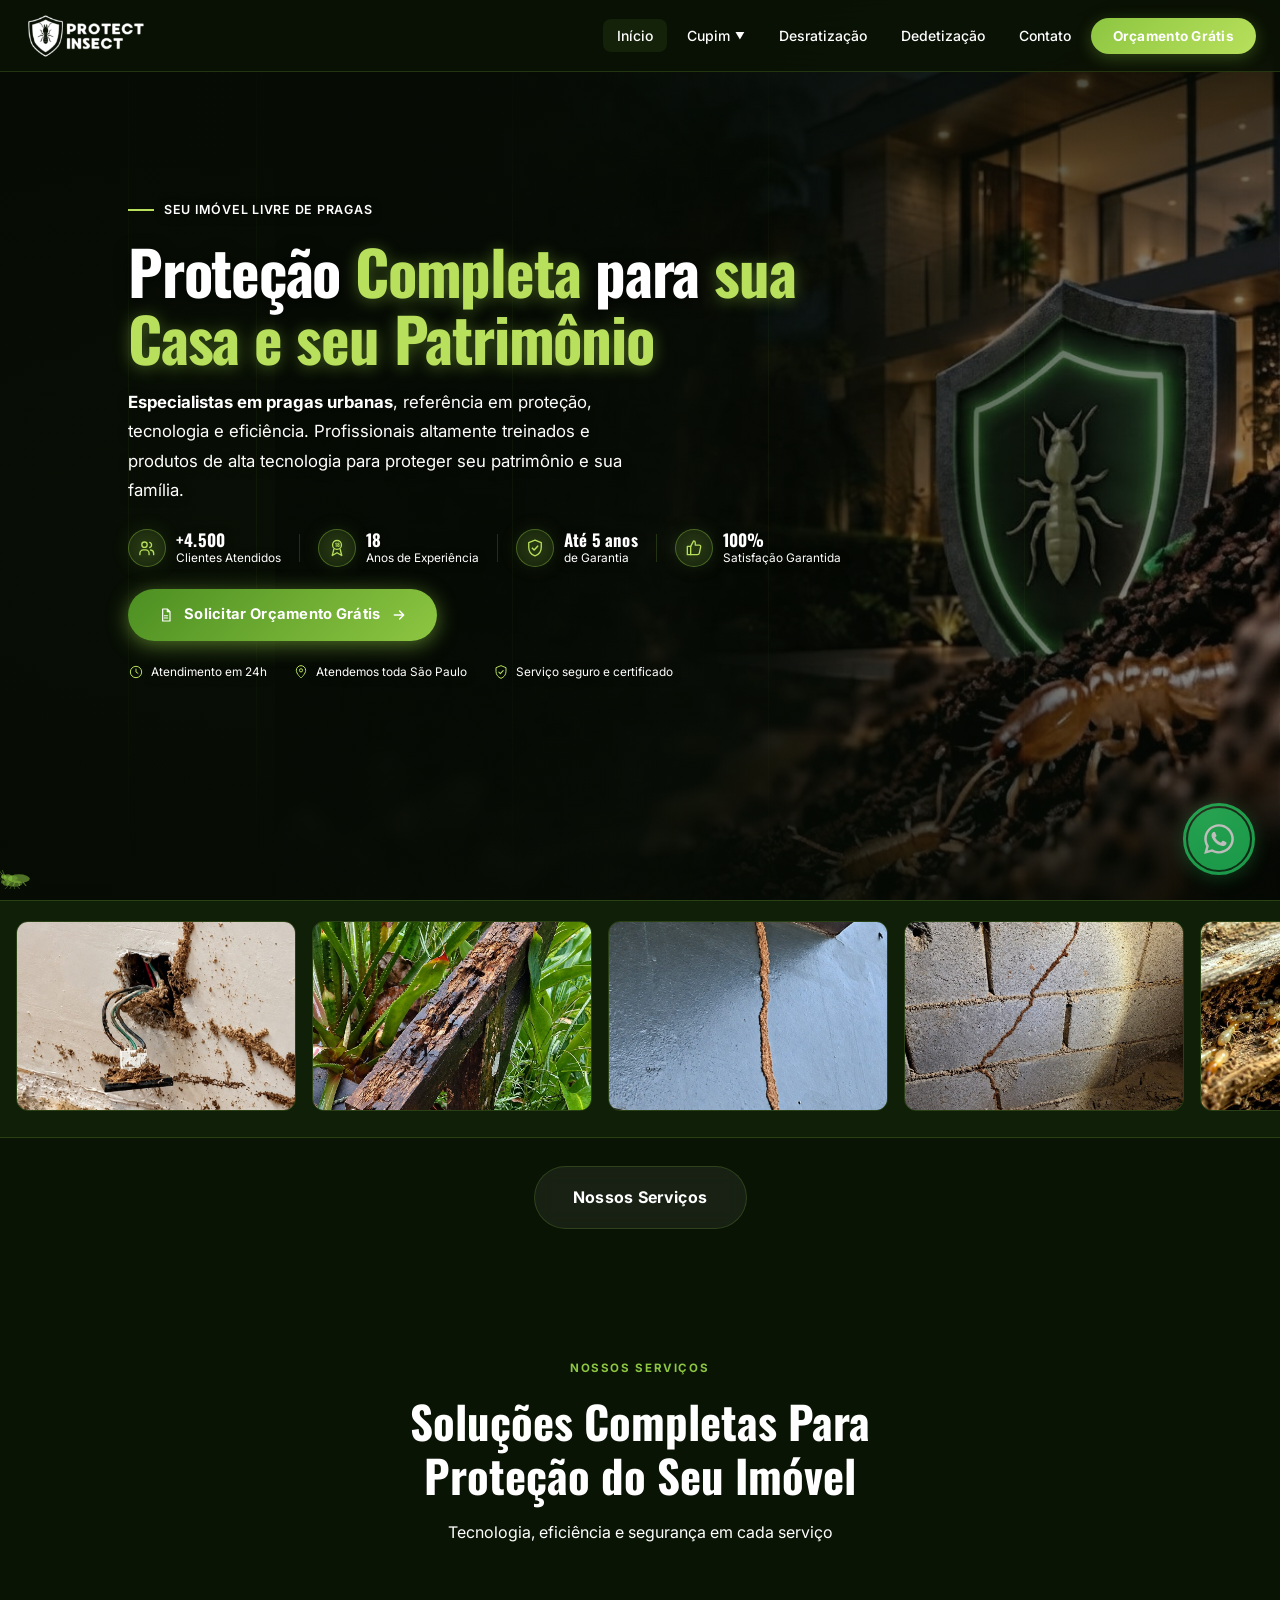
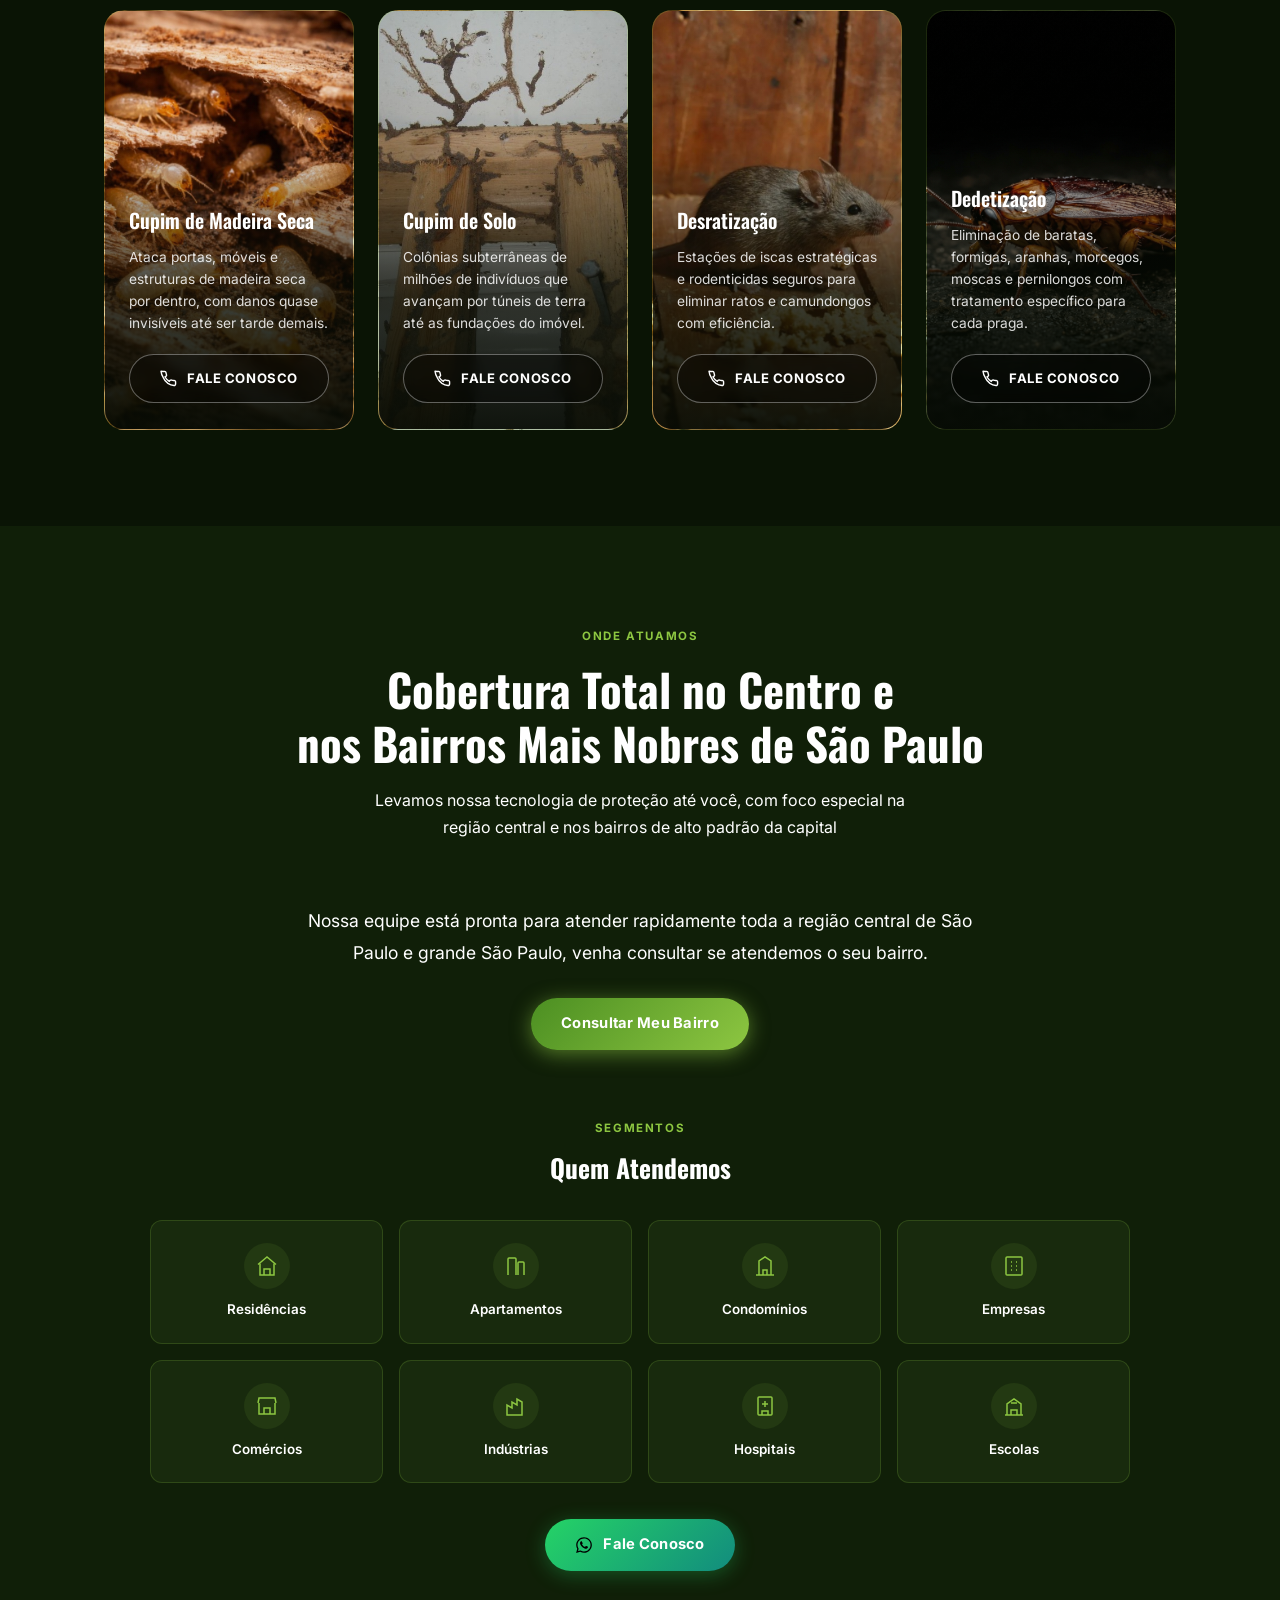
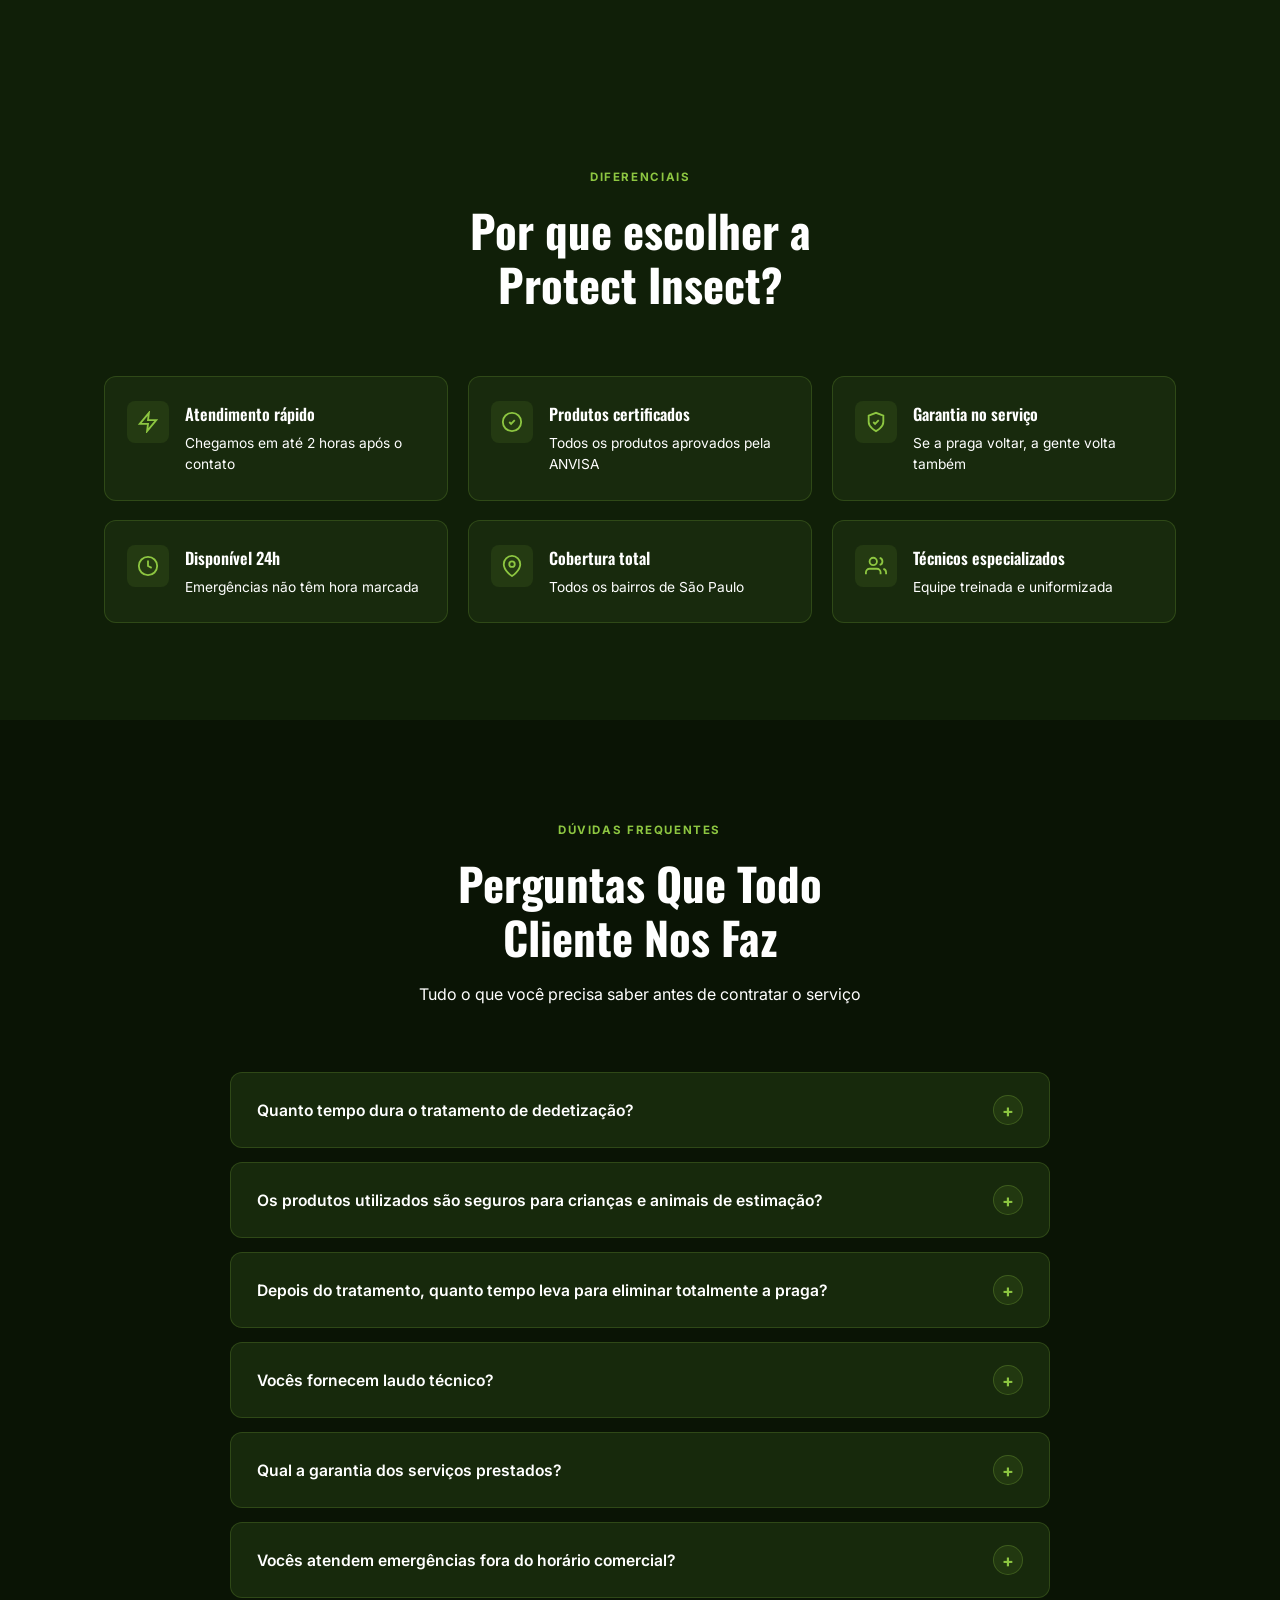
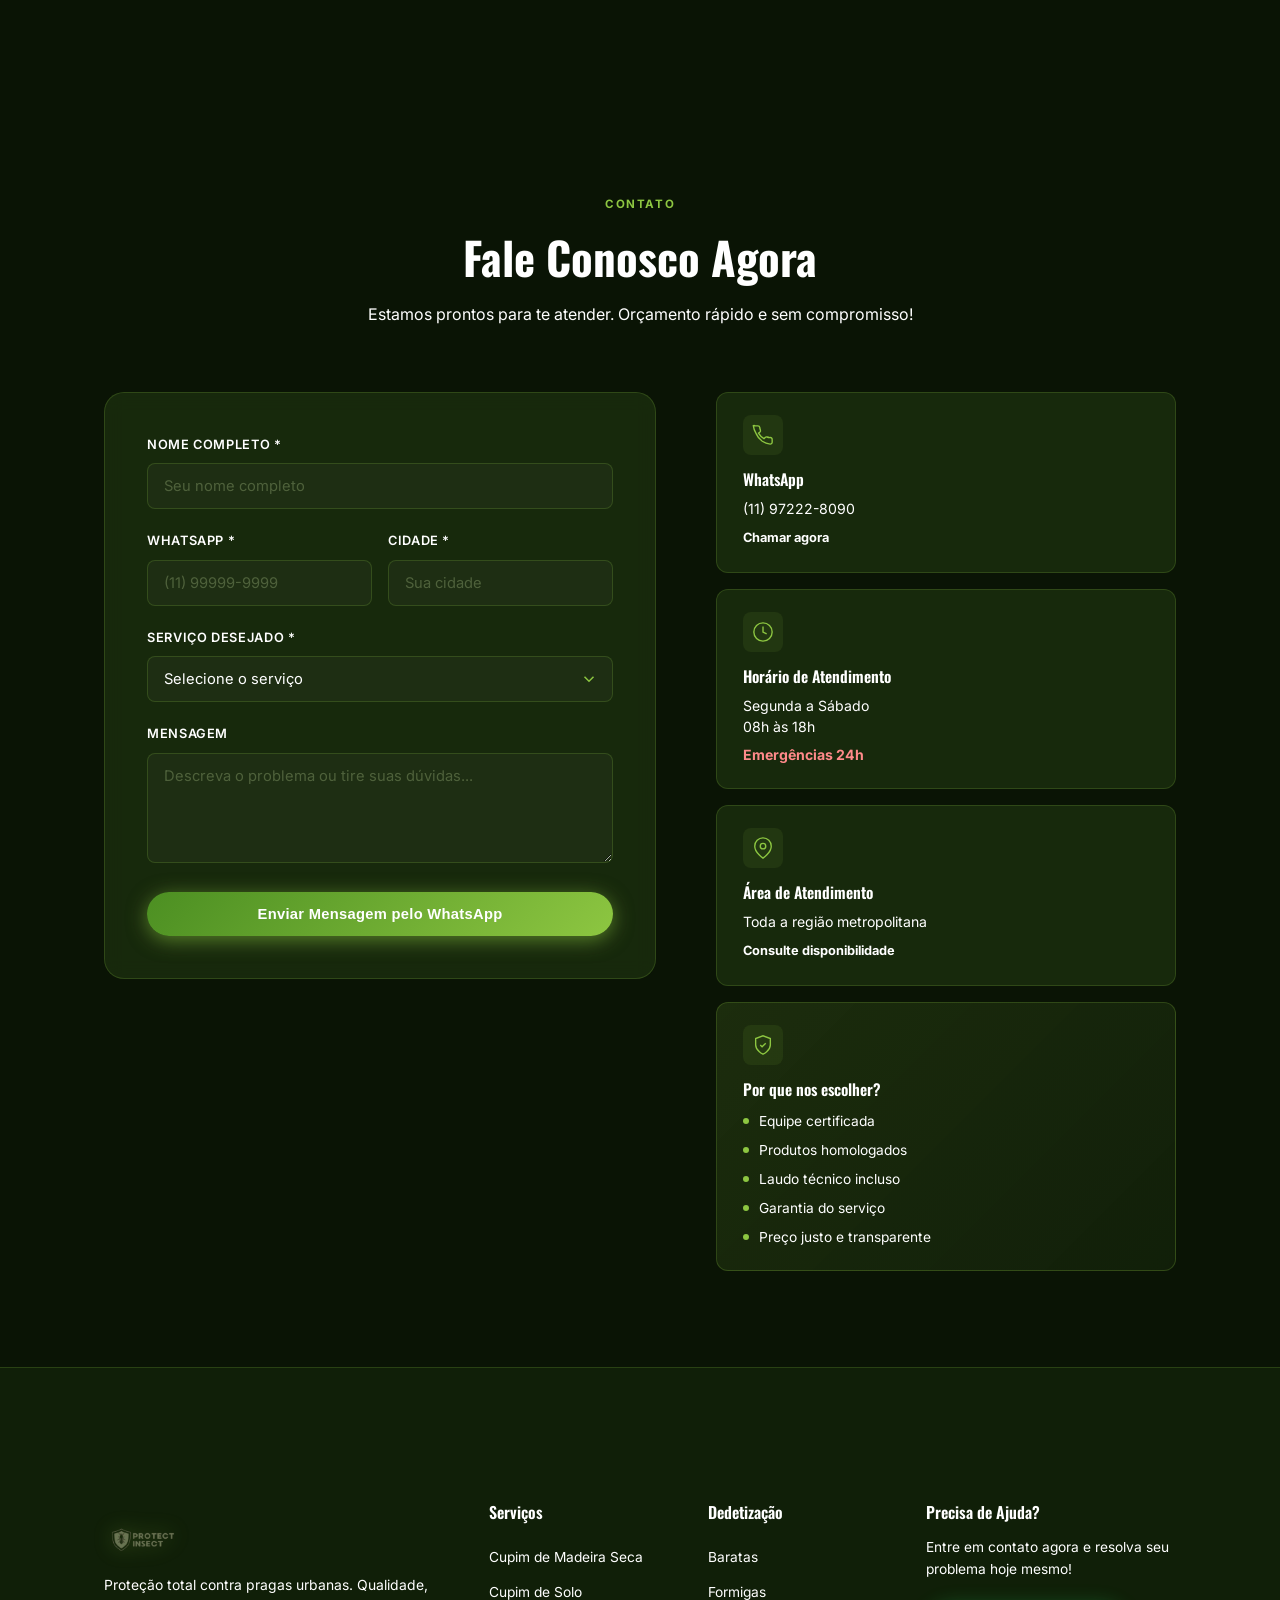
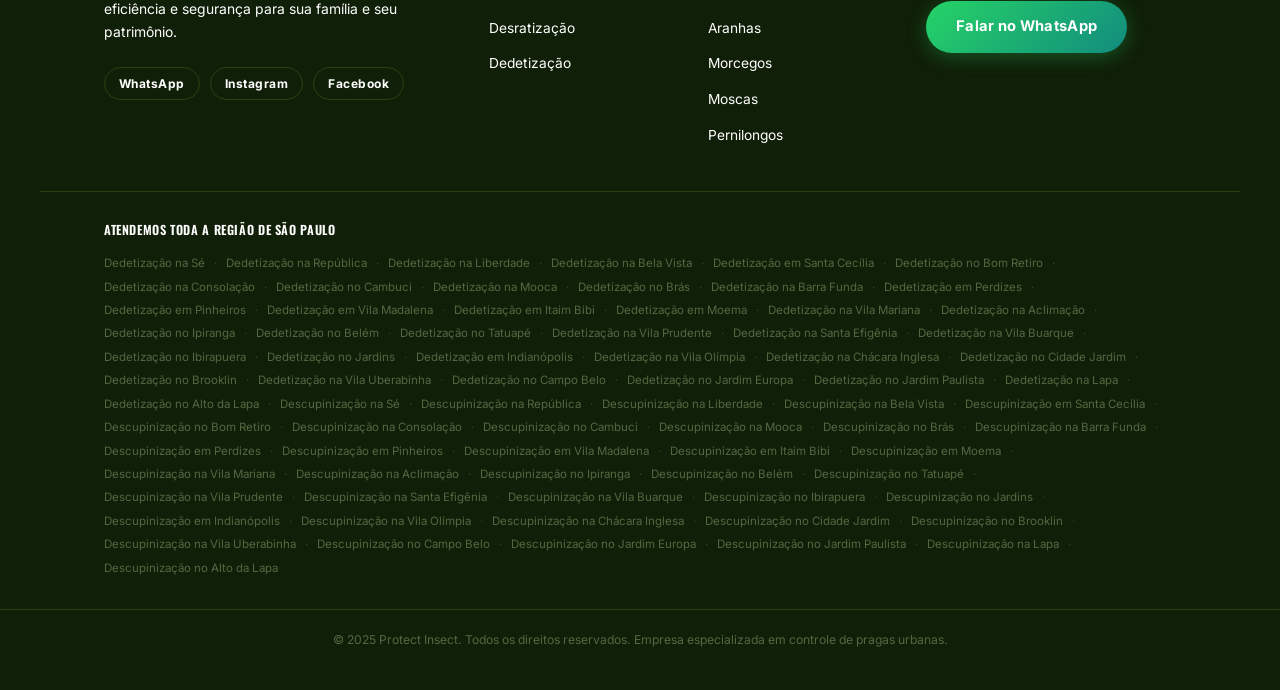
==== commit 31c02254: "teste: hero mobile com imagem estatica fixa (fundo+texto+estatisticas) e botao/linha de confianca re" ====
--- a/index.html
+++ b/index.html
@@ -103,6 +103,11 @@
       <div class="bg-line"></div>
     </div>
     <div class="hero-content">
+      <!-- TESTE (somente mobile): fundo + texto + estatísticas em uma única imagem estática.
+           Botão e linha de confiança abaixo continuam reais/funcionais. -->
+      <div class="hero-mobile-test-img hero-reveal">
+        <img src="images/hero-mobile-teste.png" alt="Proteção Completa para sua Casa e seu Patrimônio — Protect Insect" />
+      </div>
       <div class="hero-badge hero-reveal">Seu Imóvel Livre de Pragas</div>
       <h1 class="hero-title hero-reveal">
         Proteção <span class="highlight-text">Completa</span> para
--- a/style.css
+++ b/style.css
@@ -474,6 +474,9 @@
 
 .hero-content { flex: 1; max-width: 720px; position: relative; z-index: 3; margin-top: -48px; }
 
+/* Imagem de teste (somente mobile) — ver @media (max-width: 900px) */
+.hero-mobile-test-img { display: none; }
+
 .hero-badge {
   display: flex;
   align-items: center;
@@ -1965,6 +1968,26 @@
     gap: 18px;
   }
   .hero-content { max-width: 100%; margin-top: 0; }
+
+  /* TESTE: troca fundo+tarja+título+subtítulo+estatísticas (reais) pela imagem estática.
+     Botão e linha de confiança continuam reais/funcionais abaixo dela. */
+  .hero-bg-image, .hero-video-overlay, .hero-bg-lines,
+  .hero-badge, .hero-title, .hero-subtitle, .hero-stats {
+    display: none;
+  }
+  .hero-mobile-test-img {
+    display: block;
+    width: 100vw;
+    margin-top: -32px;
+    margin-left: calc(50% - 50vw);
+    margin-right: calc(50% - 50vw);
+  }
+  .hero-mobile-test-img img {
+    width: 100%;
+    height: auto;
+    display: block;
+  }
+
   .hero-subtitle { max-width: 100%; margin-bottom: 20px; }
   .hero-stats-badges { justify-content: space-between; row-gap: 16px; flex-wrap: nowrap; }
   .hero-stats-badges .stat-divider { display: none; }
@@ -1973,23 +1996,21 @@
   .stat-badge-icon svg { width: 17px; height: 17px; }
   .stat-badge-text { white-space: normal; text-align: center; font-size: 0.66rem; }
   .stat-badge-text strong { font-size: 0.85rem; }
-  /* Linha de confiança em formato de pílula, igual à referência */
+  .hero-buttons { justify-content: center; }
+  /* Linha de confiança: cartão arredondado com os 3 itens empilhados e centralizados */
   .hero-trust-row {
+    flex-direction: column;
+    align-items: center;
     justify-content: center;
     background: rgba(255,255,255,0.06);
     border: 1px solid rgba(255,255,255,0.1);
-    border-radius: 999px;
-    padding: 12px 18px;
-    gap: 8px 14px;
+    border-radius: 18px;
+    padding: 18px 20px;
+    gap: 12px;
   }
-  .trust-row-item:not(:last-child)::after {
-    content: '';
-    width: 3px;
-    height: 3px;
-    border-radius: 50%;
-    background: var(--text-muted);
-    opacity: 0.5;
-  }
+  .trust-row-item { font-size: 0.78rem; }
+  .trust-row-item svg { width: 17px; height: 17px; }
+  .trust-row-item:not(:last-child)::after { display: none; }
   .hero-bg-image img { object-fit: cover; object-position: right center; }
   .hero-video-overlay {
     background:
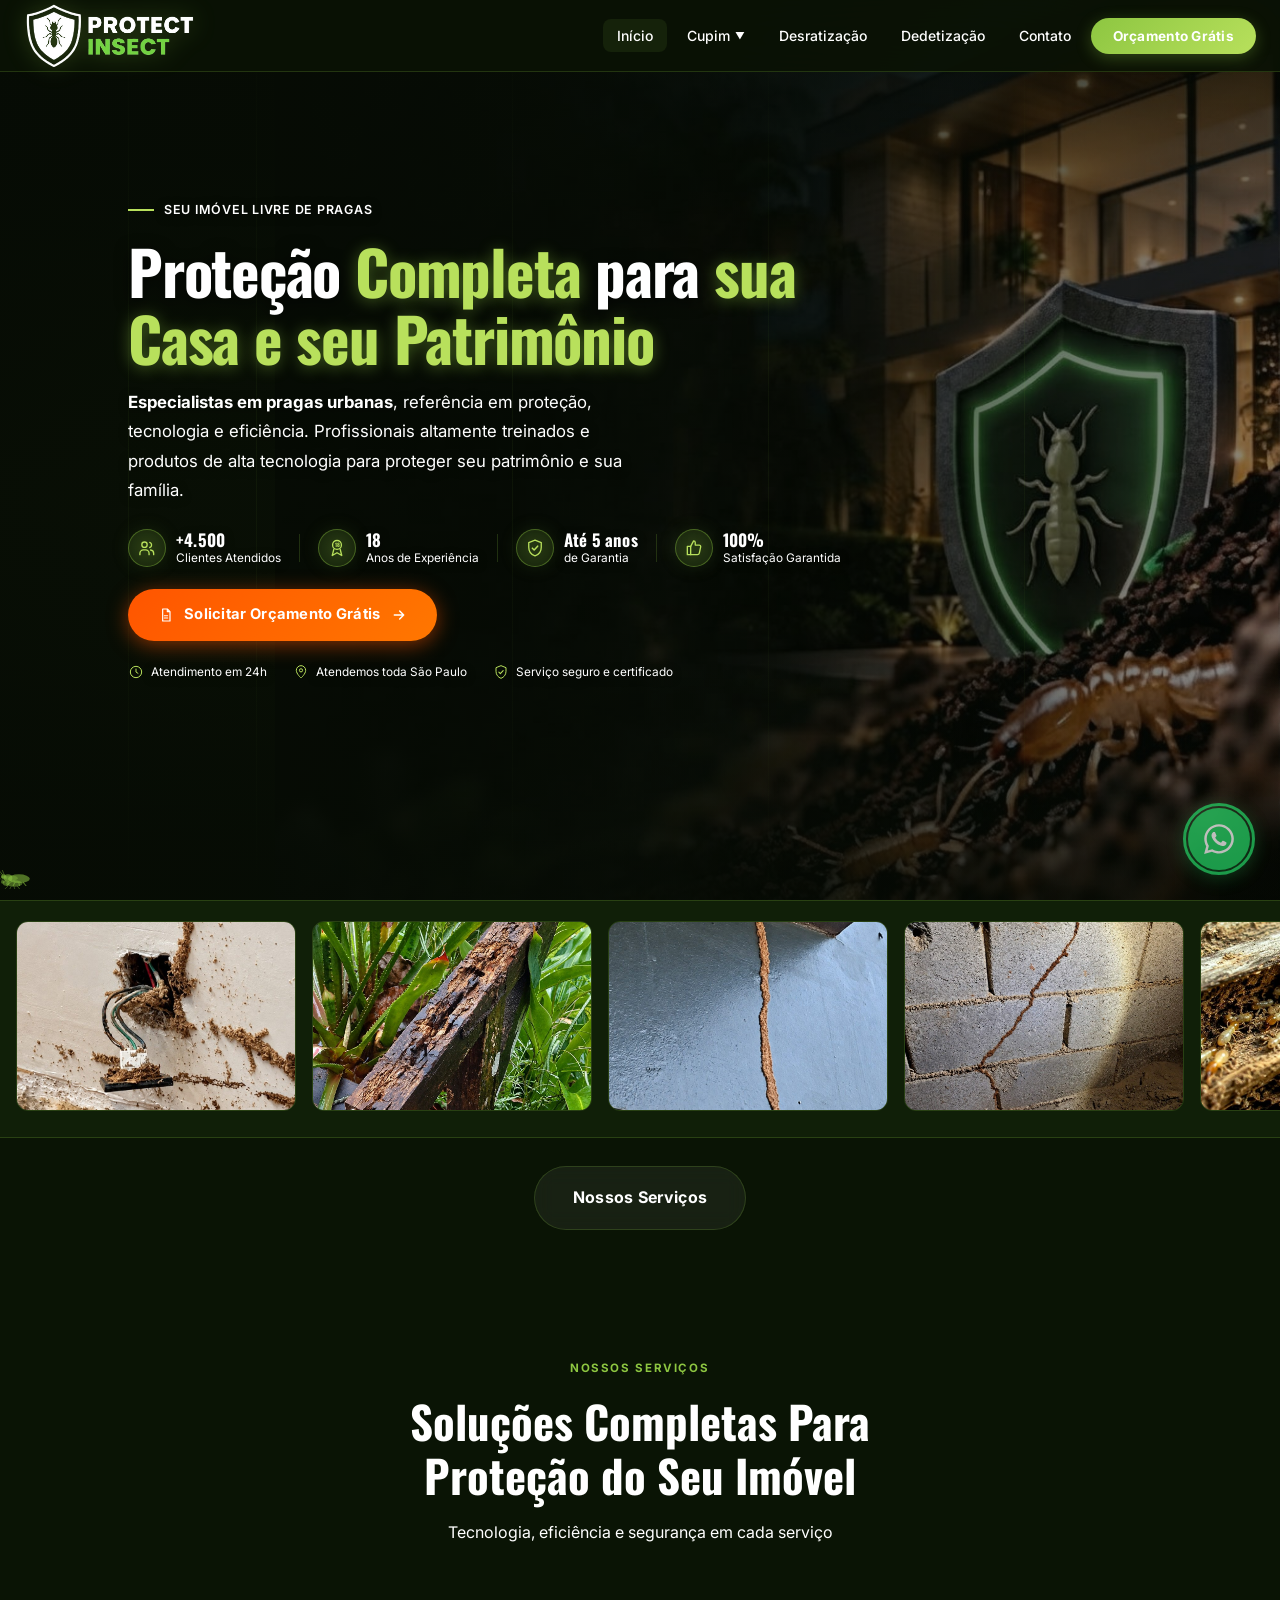
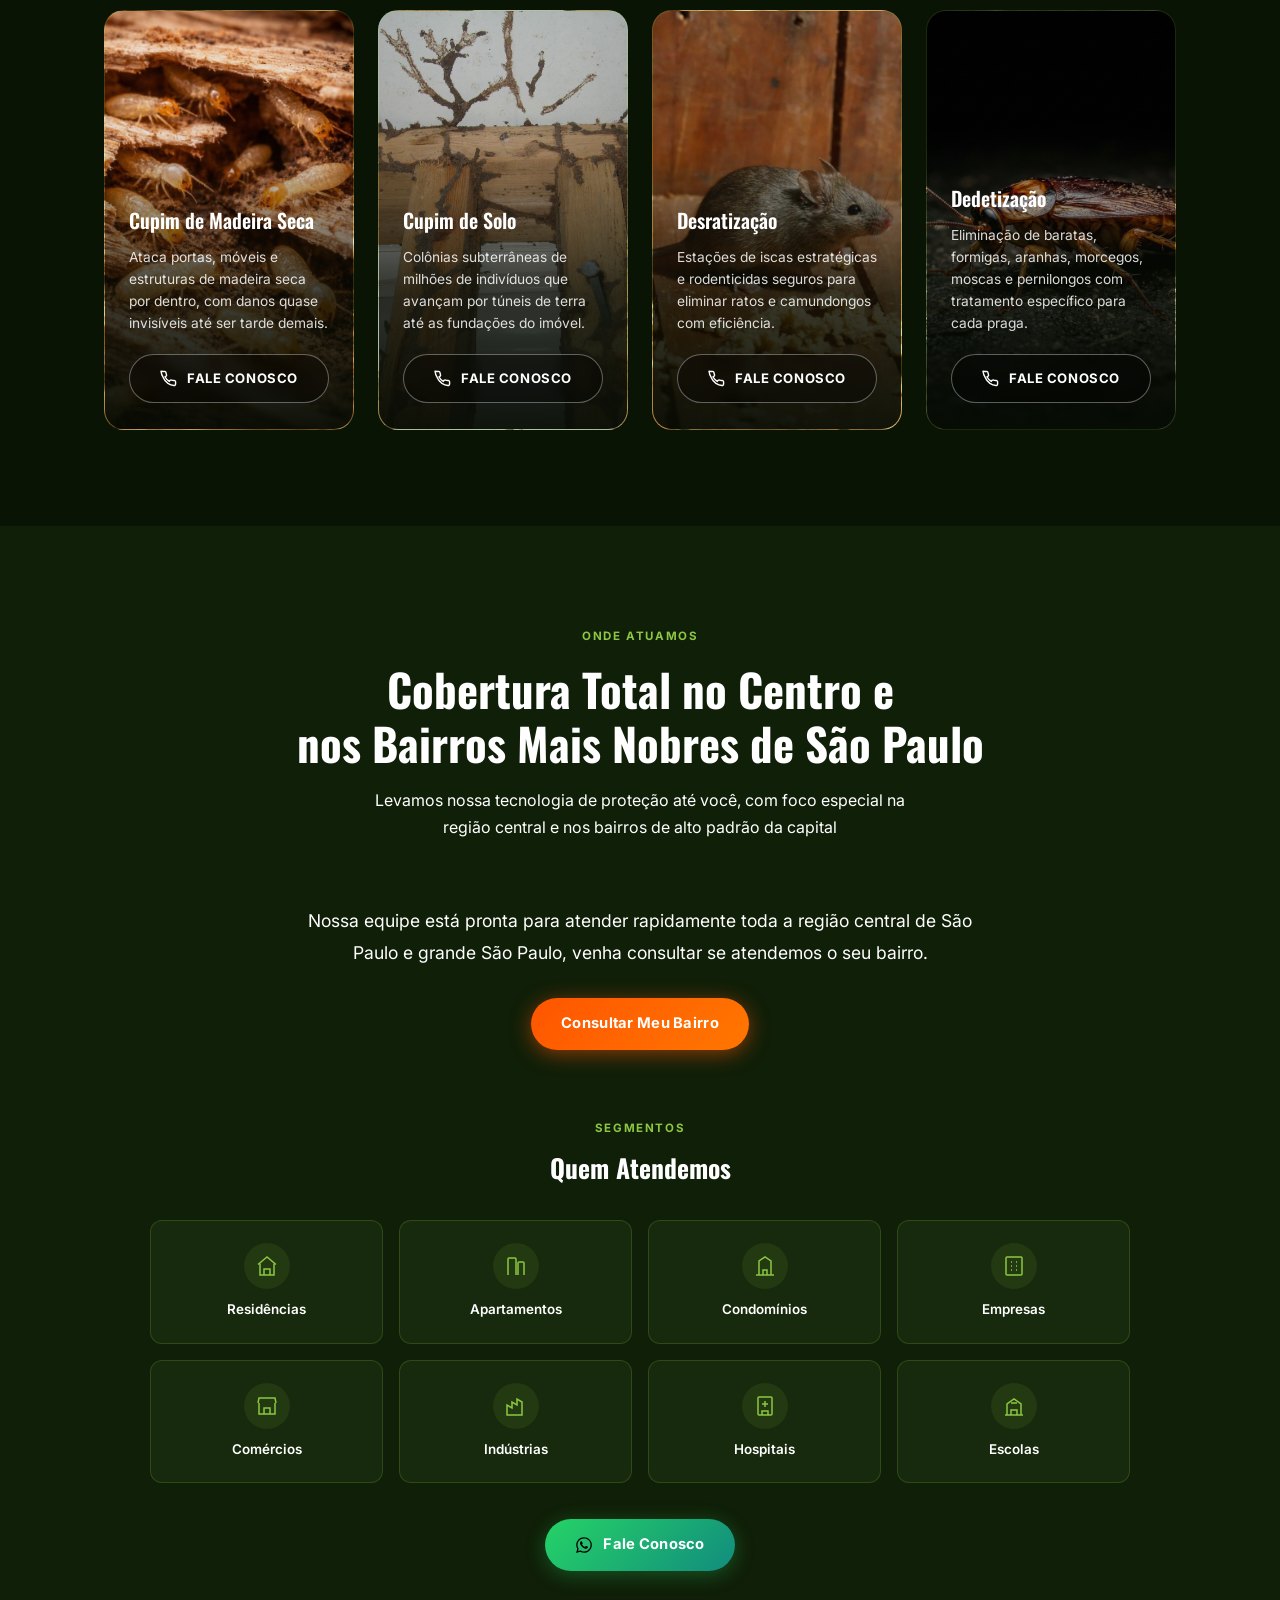
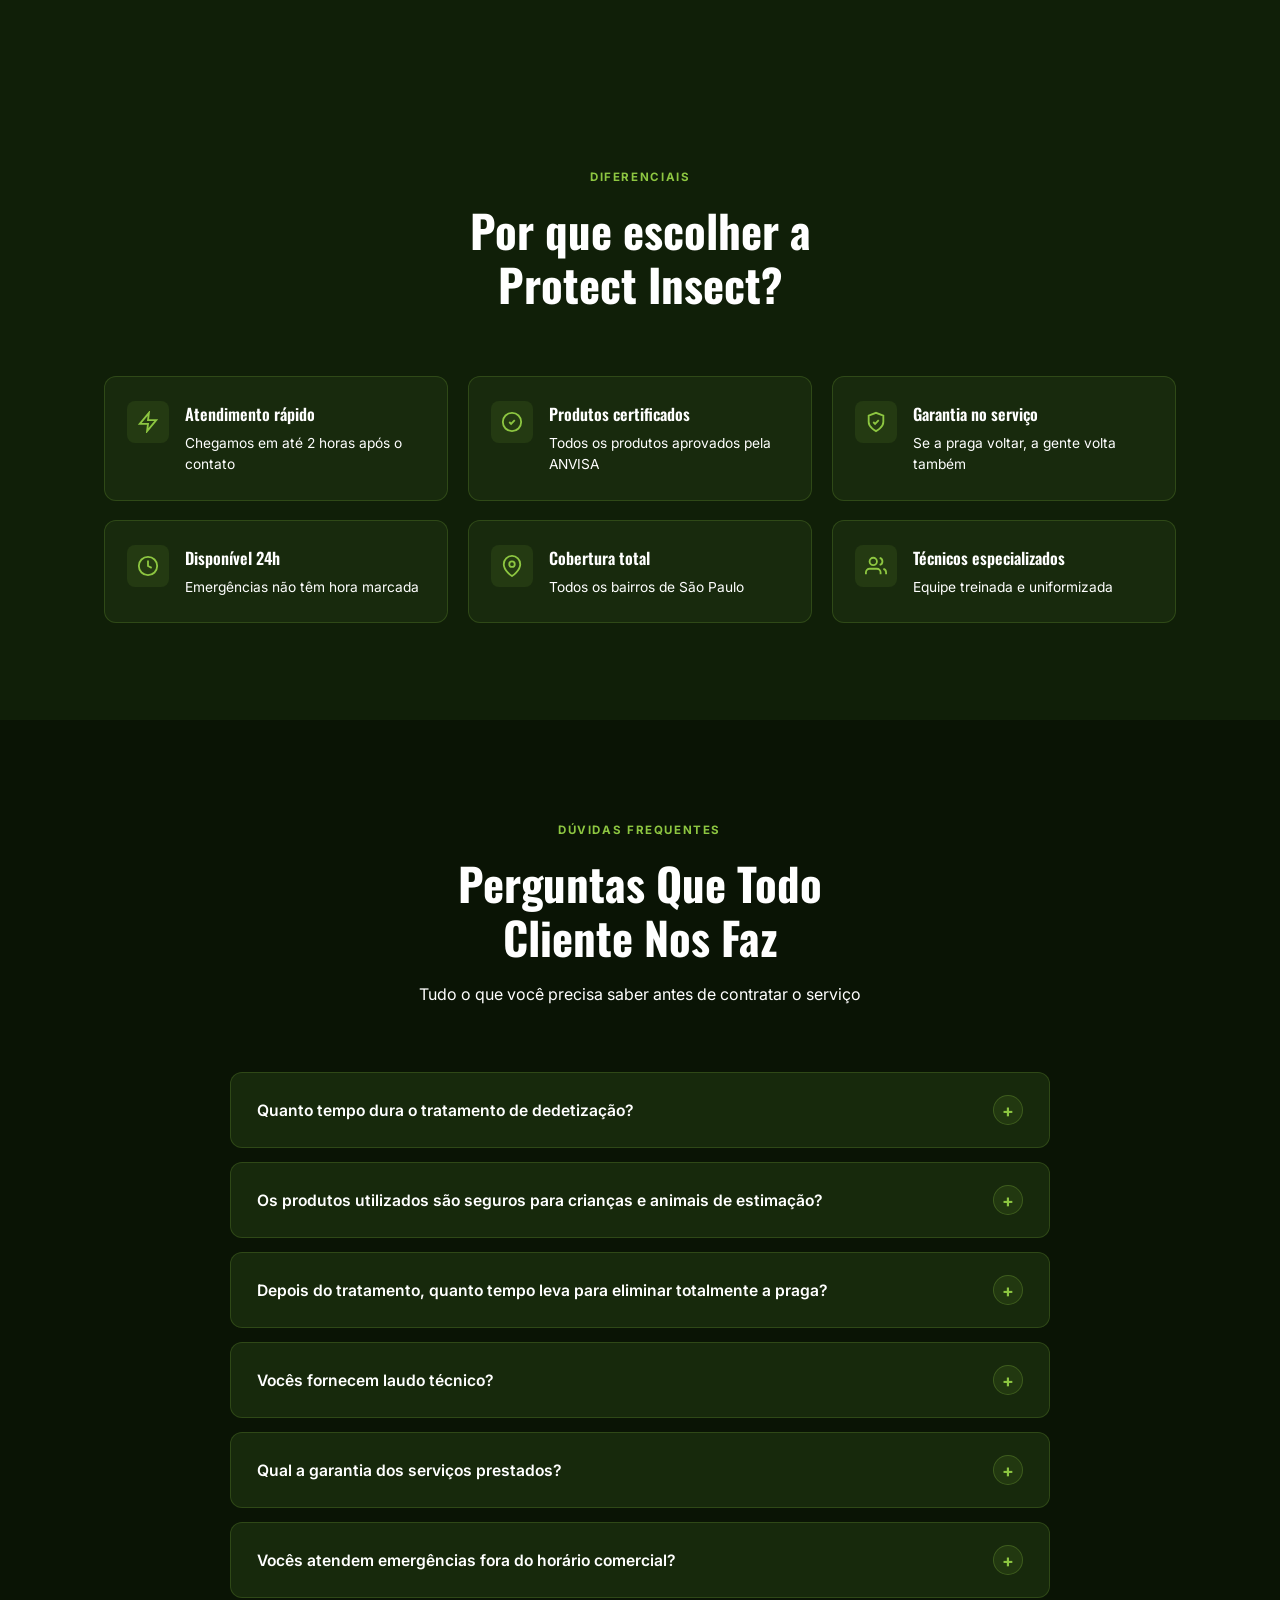
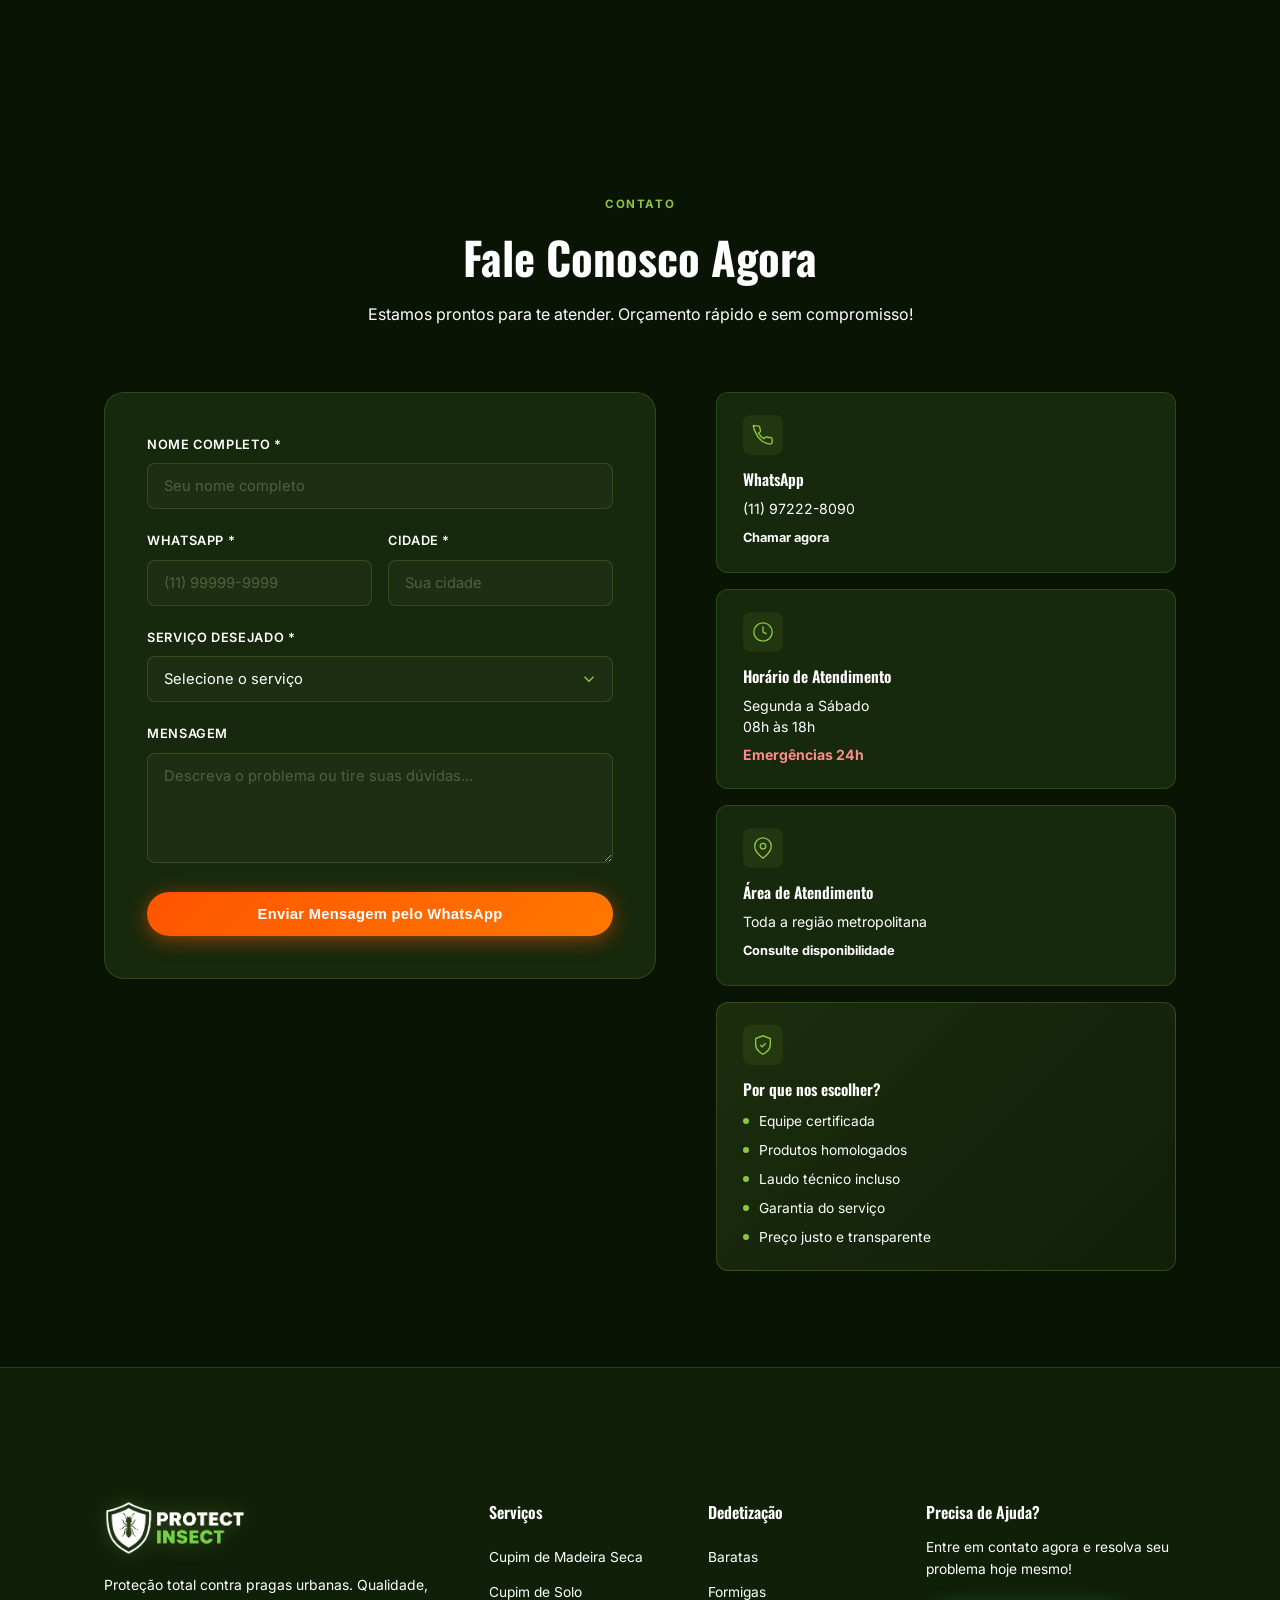
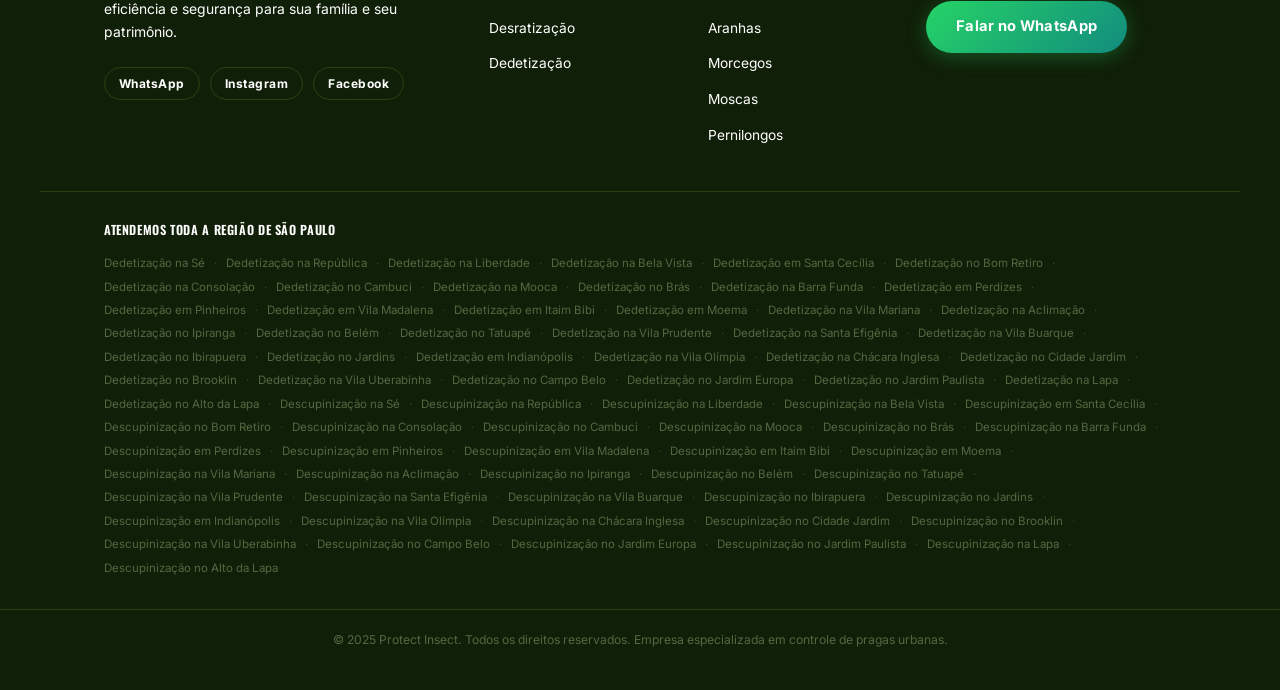
==== commit c0befc6b: "feat: nova logo, capa mobile em alta resolucao e ajustes finos de cor/espacamento no hero - Troca co" ====
--- a/index.html
+++ b/index.html
@@ -11,7 +11,7 @@
   <meta charset="UTF-8" />
   <meta name="viewport" content="width=device-width, initial-scale=1.0, maximum-scale=1.0, user-scalable=no" />
   <title>Protect Insect | Dedetização, Descupinização e Desratização Profissional</title>
-  <link rel="icon" type="image/png" href="images/logo_oficial.png" />
+  <link rel="icon" type="image/png" href="images/logo_novo.png" />
   <meta name="description" content="Protect Insect – Especialistas em descupinização, dedetização e desratização. Elimine cupins de madeira seca, cupins de solo, baratas, formigas, aranhas, morcegos, moscas e pernilongos. Peça seu orçamento agora!" />
   <link rel="preconnect" href="https://fonts.googleapis.com" />
   <link rel="preconnect" href="https://fonts.gstatic.com" crossorigin />
@@ -49,7 +49,7 @@
   <nav class="navbar" id="navbar">
     <div class="nav-container">
       <a href="#inicio" class="nav-logo">
-        <img src="images/logo_oficial_crop.png" alt="Protect Insect" class="logo-img" style="height: 50px; filter: invert(1) grayscale(1) brightness(2); mix-blend-mode: screen;" />
+        <img src="images/logo_novo.png" alt="Protect Insect" class="logo-img" style="height: 68px;" />
       </a>
       <button class="hamburger" id="hamburger" aria-label="Menu">
         <span></span><span></span><span></span>
@@ -106,7 +106,7 @@
       <!-- TESTE (somente mobile): fundo + texto + estatísticas em uma única imagem estática.
            Botão e linha de confiança abaixo continuam reais/funcionais. -->
       <div class="hero-mobile-test-img hero-reveal">
-        <img src="images/hero-mobile-teste.png" alt="Proteção Completa para sua Casa e seu Patrimônio — Protect Insect" />
+        <img src="images/hero-mobile-capa.webp" alt="Proteção Completa para sua Casa e seu Patrimônio — Protect Insect" />
       </div>
       <div class="hero-badge hero-reveal">Seu Imóvel Livre de Pragas</div>
       <h1 class="hero-title hero-reveal">
@@ -758,7 +758,7 @@
   <footer class="footer">
     <div class="footer-container">
       <div class="footer-brand">
-        <img src="images/logo_oficial.png" alt="Protect Insect" class="footer-logo" />
+        <img src="images/logo_novo.png" alt="Protect Insect" class="footer-logo" />
         <p>Proteção total contra pragas urbanas. Qualidade, eficiência e segurança para sua família e seu patrimônio.</p>
         <div class="footer-social">
           <a href="https://wa.me/5511972228090" target="_blank" class="social-link whatsapp">WhatsApp</a>
--- a/style.css
+++ b/style.css
@@ -4,10 +4,10 @@
    ============================================= */
 
 :root {
-  --primary:        #4c8f22; /* Verde floresta vibrante, dentro da paleta do site */
-  --primary-dark:   #2f6b14;
-  --primary-light:  #8dc641;
-  --primary-glow:   rgba(141, 198, 65, 0.55);
+  --primary:        #FF5500; /* Laranja bem chamativo */
+  --primary-dark:   #CC4400;
+  --primary-light:  #FF7700;
+  --primary-glow:   rgba(255, 85, 0, 0.5);
   --accent:         #8dc641;
   --accent-light:   #b8e05c;
   --dark:           #0a1405; /* Unified dark green background */
@@ -193,7 +193,7 @@
   color: var(--white);
 }
 .mobile-action-btn svg { width: 18px; height: 18px; }
-.mobile-action-call { background: rgba(141,198,65,0.12); }
+.mobile-action-call { background: rgba(255,85,0,0.12); }
 .mobile-action-call svg { stroke: var(--primary); }
 .mobile-action-whats { background: rgba(37,211,102,0.14); border-left: 1px solid var(--border); }
 .mobile-action-whats svg { fill: var(--whatsapp); width: 20px; height: 20px; }
@@ -1784,7 +1784,7 @@
   text-align: center;
   background:
     radial-gradient(ellipse at 0% 0%, rgba(141,198,65,0.16) 0%, transparent 55%),
-    radial-gradient(ellipse at 100% 100%, rgba(184,224,92,0.1) 0%, transparent 50%),
+    radial-gradient(ellipse at 100% 100%, rgba(255,85,0,0.08) 0%, transparent 50%),
     linear-gradient(180deg, #090f05 0%, #0f1a08 100%);
 }
 .page-hero-inner { max-width: 760px; margin: 0 auto; position: relative; z-index: 2; }
@@ -1966,6 +1966,7 @@
     flex-direction: column;
     padding: 104px 6% 36px;
     gap: 18px;
+    background: var(--dark-2);
   }
   .hero-content { max-width: 100%; margin-top: 0; }
 
@@ -1976,9 +1977,13 @@
     display: none;
   }
   .hero-mobile-test-img {
+    position: relative;
     display: block;
     width: 100vw;
     margin-top: -32px;
+    margin-bottom: 0;
+    padding-bottom: 6px;
+    background: var(--dark-2);
     margin-left: calc(50% - 50vw);
     margin-right: calc(50% - 50vw);
   }
@@ -1987,6 +1992,20 @@
     height: auto;
     display: block;
   }
+  /* Dissolve o verde da base da imagem até a cor de fundo do site,
+     para a transição para o botão ficar suave, sem corte seco. */
+  .hero-mobile-test-img::after {
+    content: '';
+    position: absolute;
+    left: 0; right: 0; bottom: -1px;
+    height: 20%;
+    background: linear-gradient(180deg,
+      rgba(16,31,8,0) 0%,
+      rgba(16,31,8,0.55) 45%,
+      var(--dark-2) 75%,
+      var(--dark-2) 100%);
+    pointer-events: none;
+  }
 
   .hero-subtitle { max-width: 100%; margin-bottom: 20px; }
   .hero-stats-badges { justify-content: space-between; row-gap: 16px; flex-wrap: nowrap; }
@@ -1996,21 +2015,43 @@
   .stat-badge-icon svg { width: 17px; height: 17px; }
   .stat-badge-text { white-space: normal; text-align: center; font-size: 0.66rem; }
   .stat-badge-text strong { font-size: 0.85rem; }
-  .hero-buttons { justify-content: center; }
-  /* Linha de confiança: cartão arredondado com os 3 itens empilhados e centralizados */
+  .hero-buttons { justify-content: center; position: relative; z-index: 2; margin-top: -40px; }
+  /* Linha de confiança: uma única fileira com os 3 itens, ícone em cima e texto em
+     duas linhas embaixo, separados por divisórias finas — igual à referência. */
   .hero-trust-row {
+    flex-direction: row;
+    align-items: stretch;
+    justify-content: space-between;
+    background: rgba(0,0,0,0.22);
+    border: 1px solid rgba(255,255,255,0.08);
+    border-radius: 16px;
+    padding: 16px 6px;
+    gap: 0;
+  }
+  .trust-row-item {
+    flex: 1;
+    min-width: 0;
     flex-direction: column;
     align-items: center;
-    justify-content: center;
-    background: rgba(255,255,255,0.06);
-    border: 1px solid rgba(255,255,255,0.1);
-    border-radius: 18px;
-    padding: 18px 20px;
-    gap: 12px;
+    justify-content: flex-start;
+    text-align: center;
+    gap: 6px;
+    font-size: 0.68rem;
+    line-height: 1.3;
+    white-space: normal;
+    position: relative;
+    padding: 0 6px;
   }
-  .trust-row-item { font-size: 0.78rem; }
-  .trust-row-item svg { width: 17px; height: 17px; }
-  .trust-row-item:not(:last-child)::after { display: none; }
+  .trust-row-item svg { width: 19px; height: 19px; }
+  .trust-row-item:not(:last-child)::after {
+    content: '';
+    position: absolute;
+    right: 0;
+    top: 2px;
+    bottom: 2px;
+    width: 1px;
+    background: rgba(255,255,255,0.15);
+  }
   .hero-bg-image img { object-fit: cover; object-position: right center; }
   .hero-video-overlay {
     background:
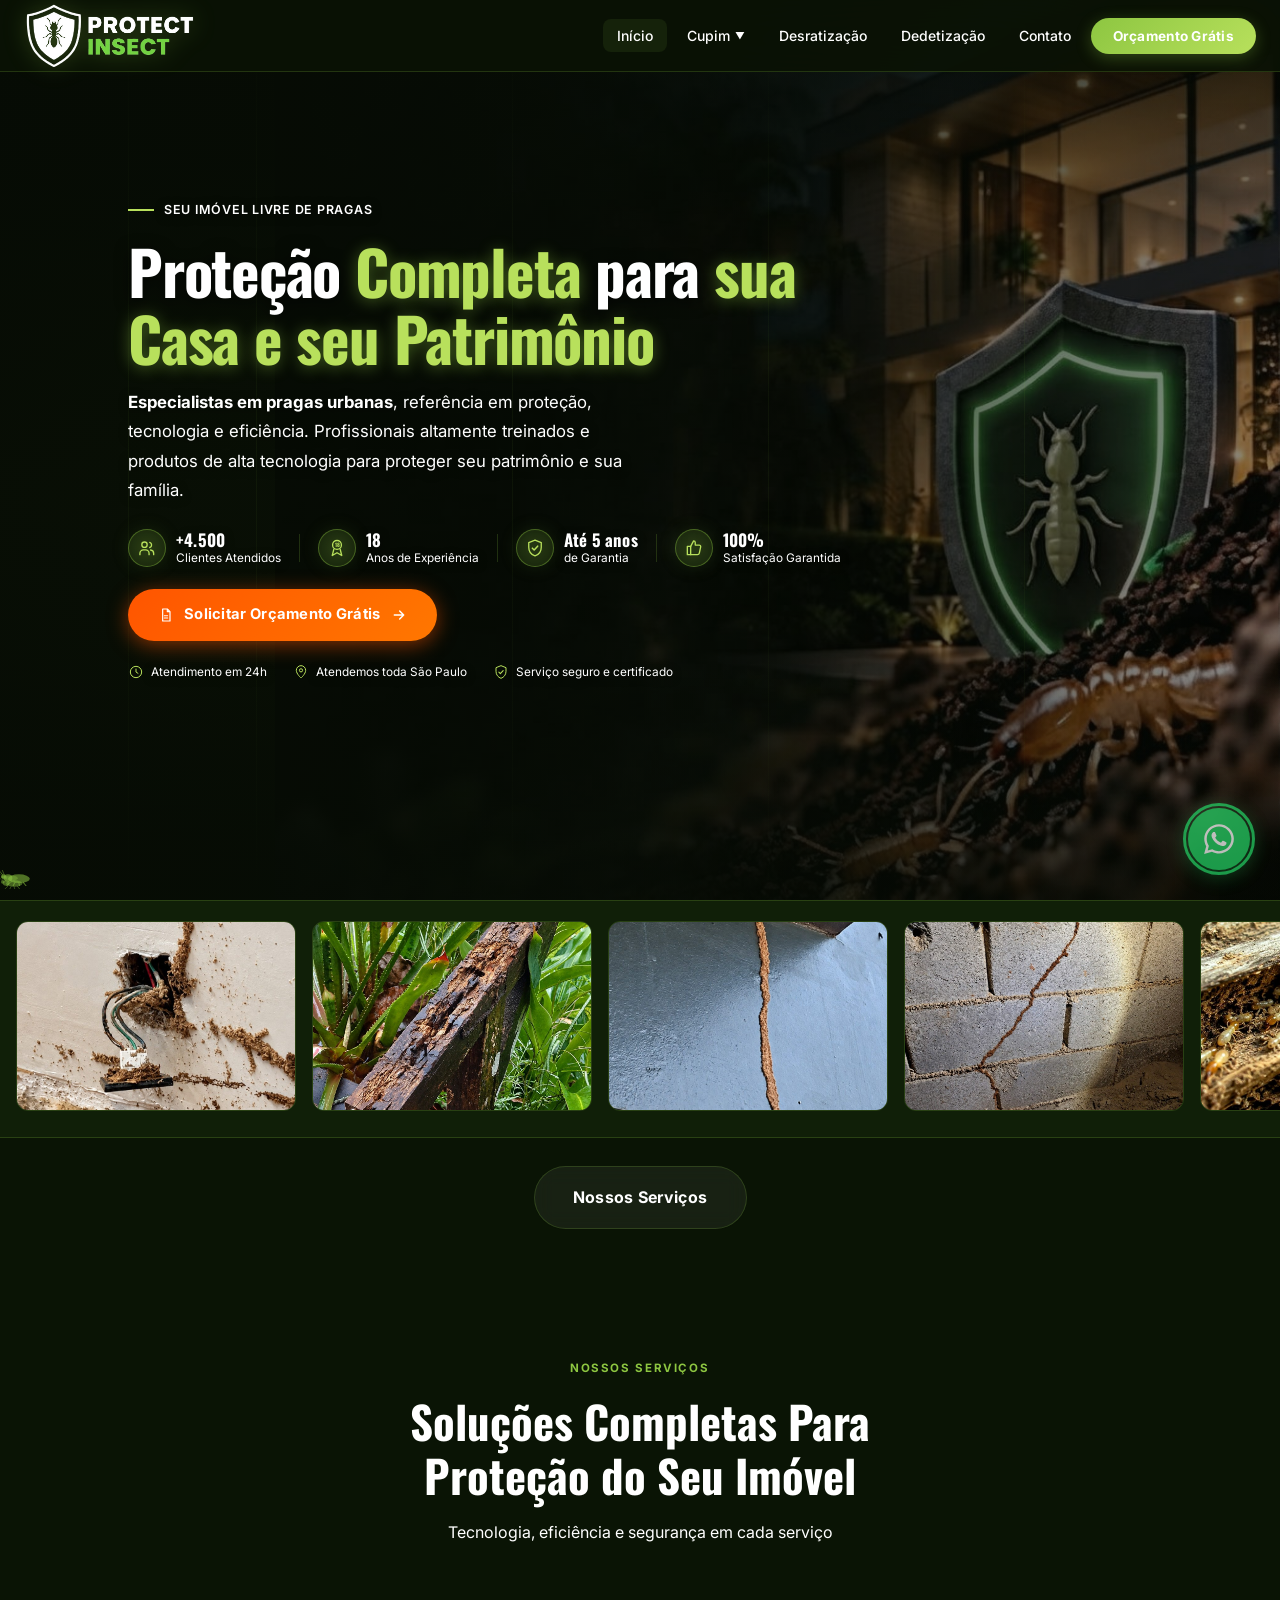
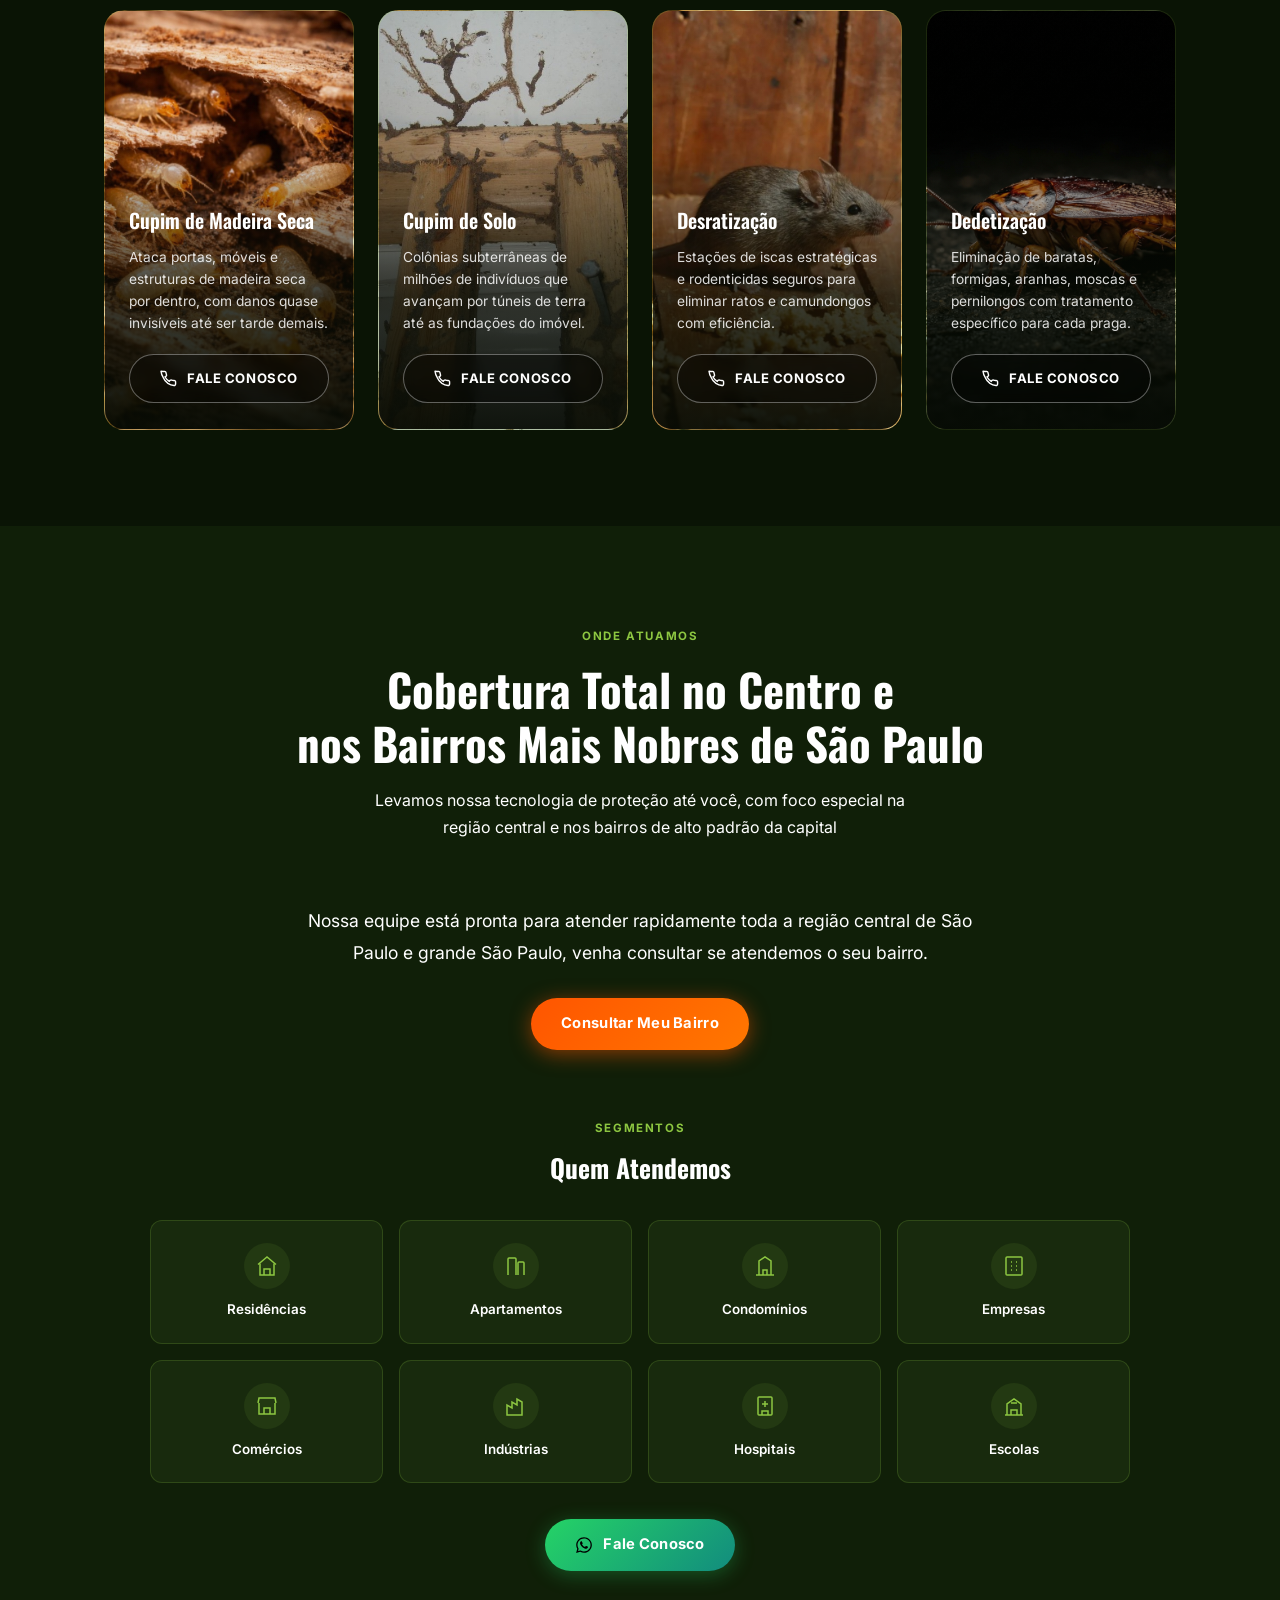
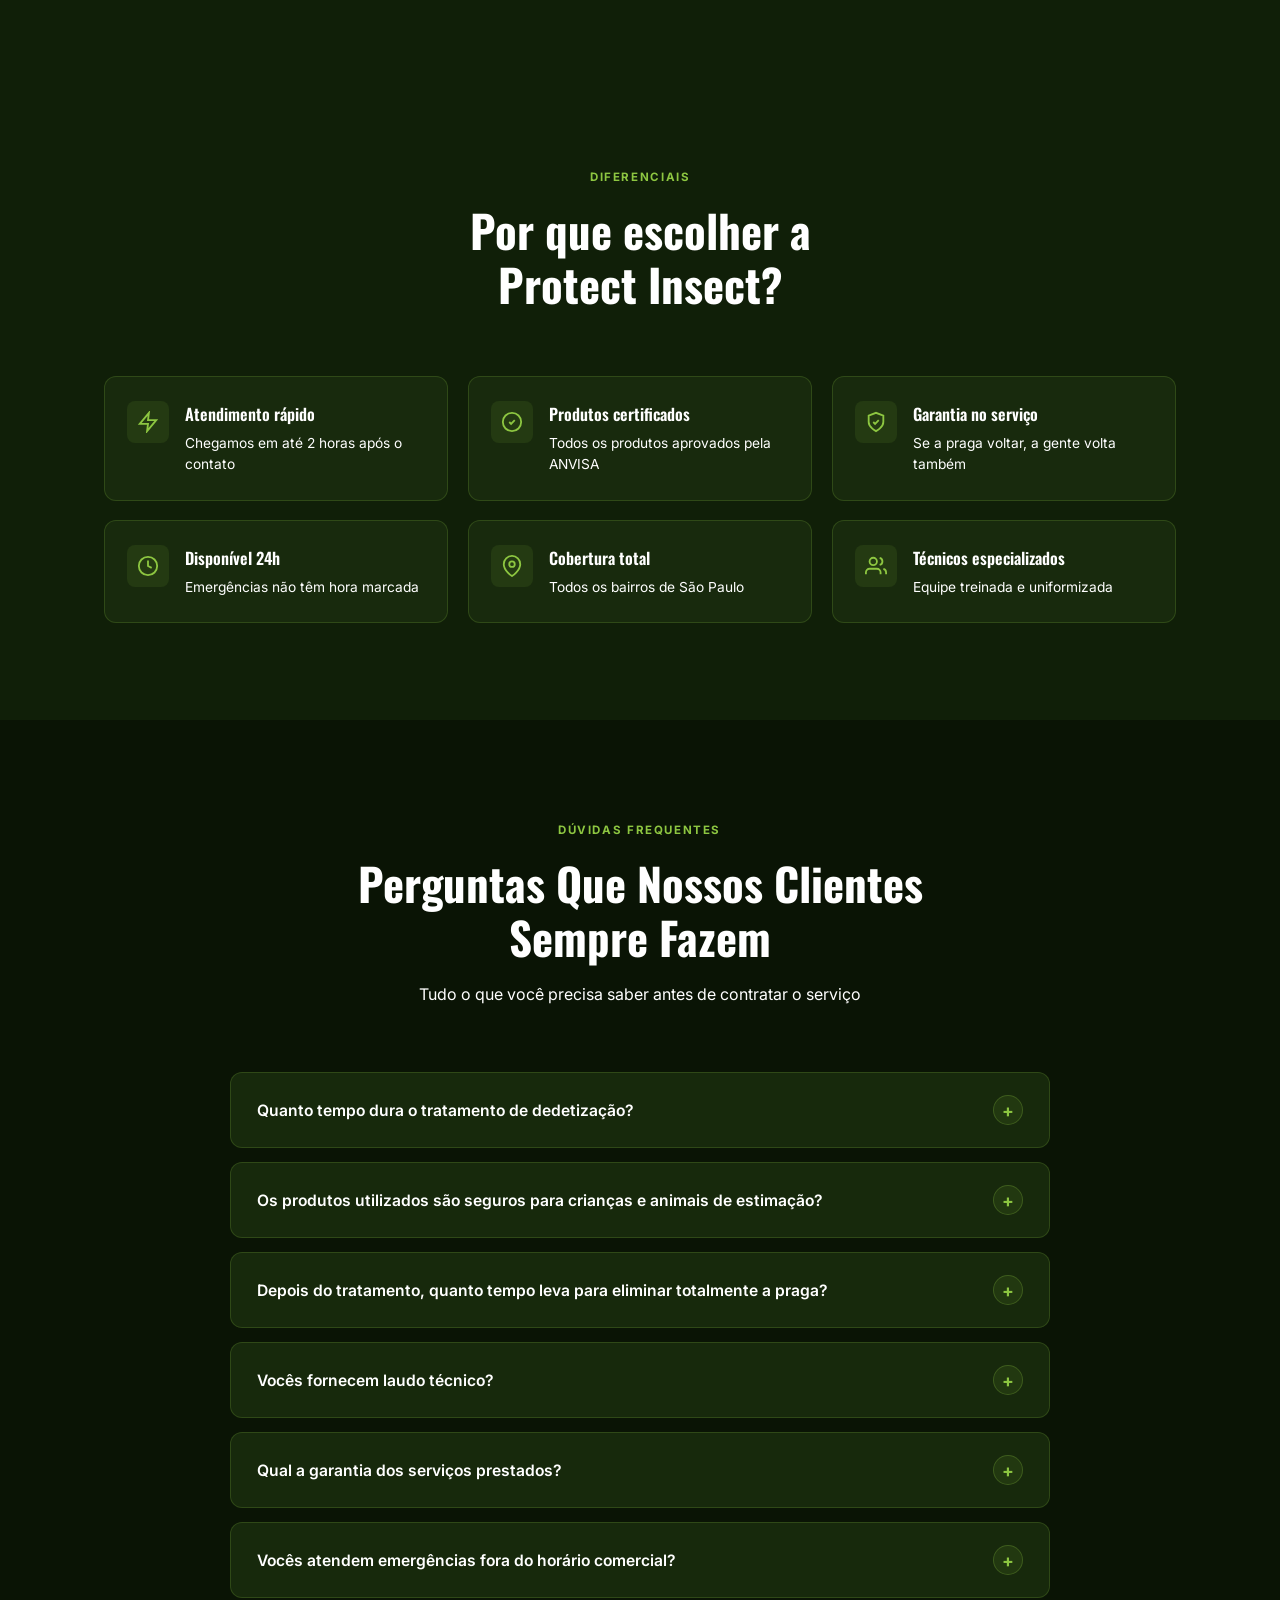
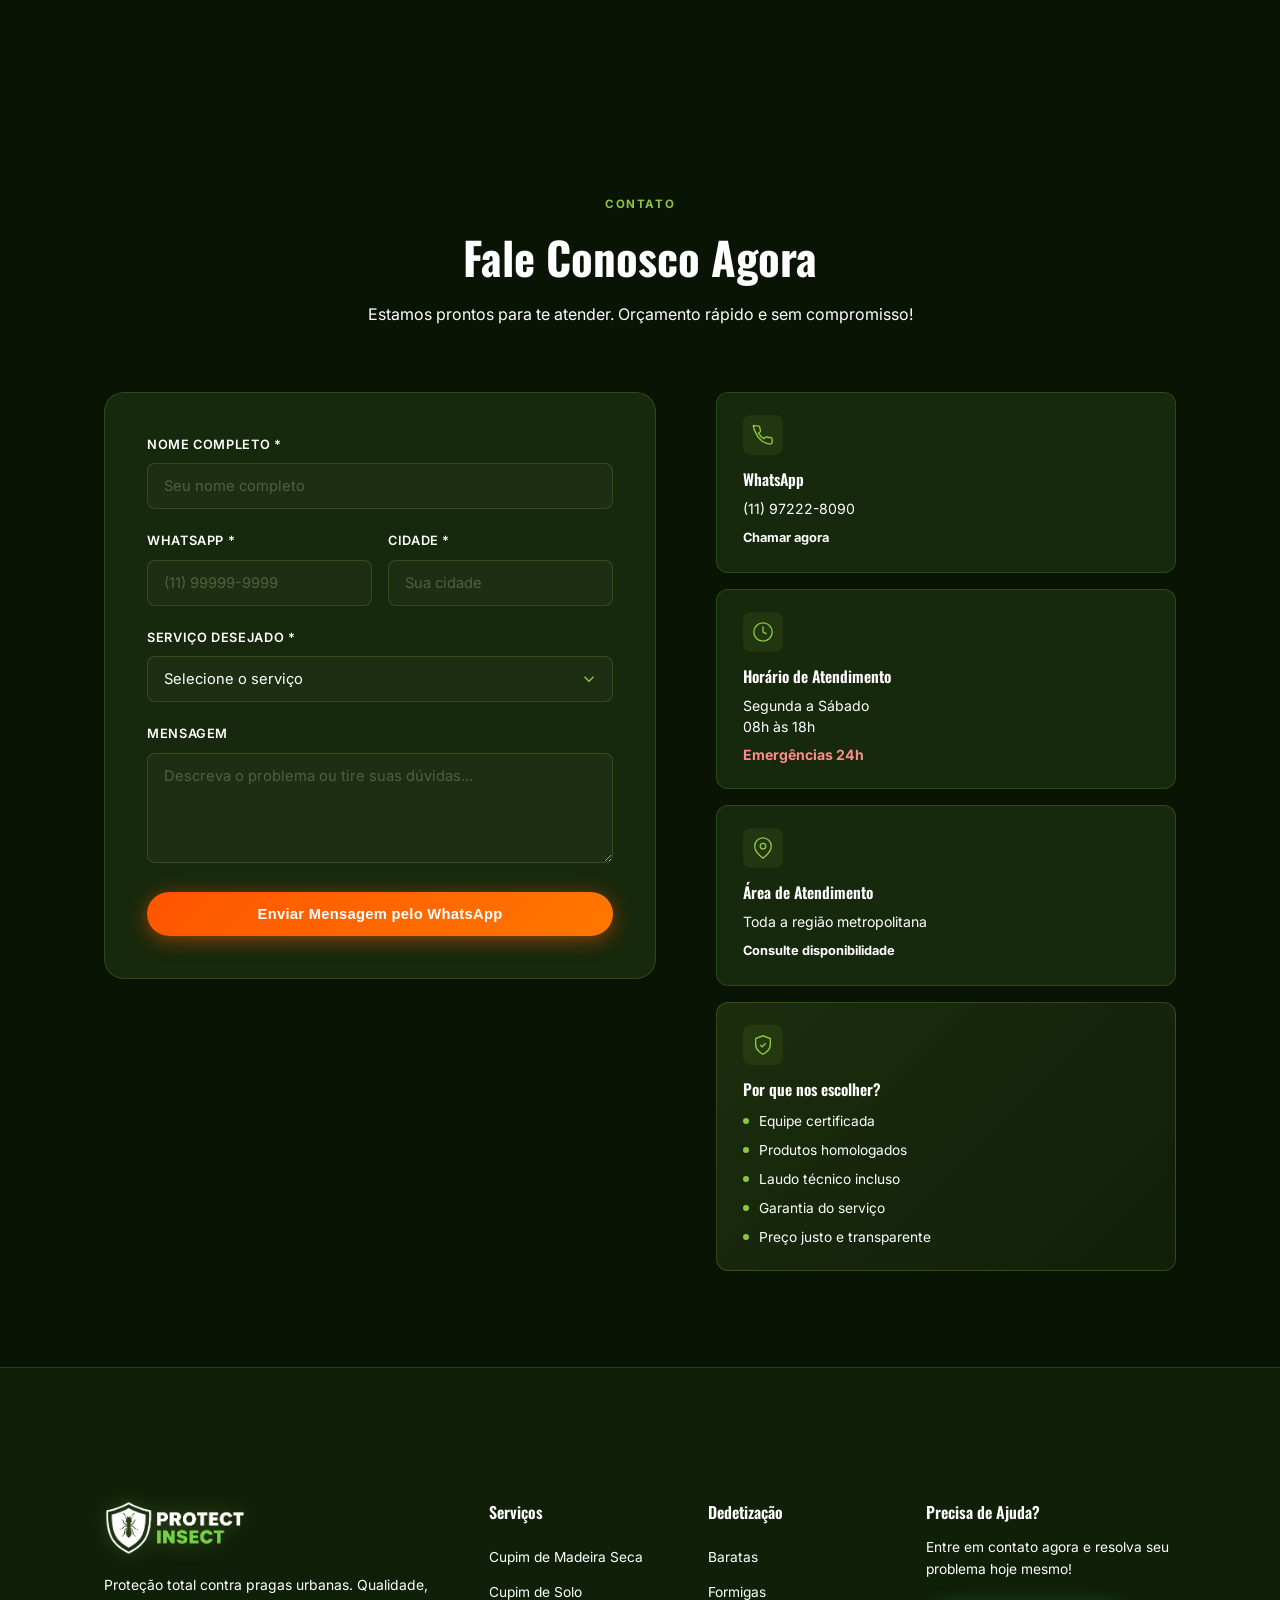
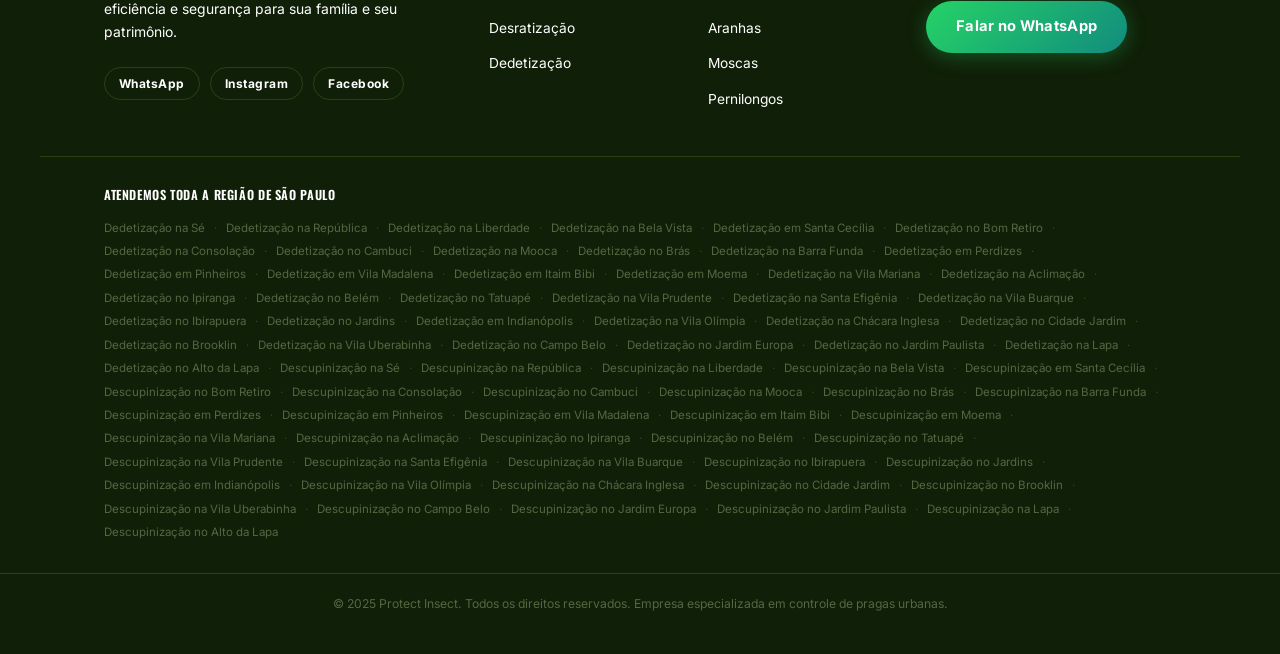
==== commit e96e7737: "feat: remove servico de morcegos, ajusta textos e corrige botao sobrepondo texto nas paginas interna" ====
--- a/index.html
+++ b/index.html
@@ -11,8 +11,8 @@
   <meta charset="UTF-8" />
   <meta name="viewport" content="width=device-width, initial-scale=1.0, maximum-scale=1.0, user-scalable=no" />
   <title>Protect Insect | Dedetização, Descupinização e Desratização Profissional</title>
-  <link rel="icon" type="image/png" href="images/logo_novo.png" />
-  <meta name="description" content="Protect Insect – Especialistas em descupinização, dedetização e desratização. Elimine cupins de madeira seca, cupins de solo, baratas, formigas, aranhas, morcegos, moscas e pernilongos. Peça seu orçamento agora!" />
+  <link rel="icon" type="image/png" href="images/favicon.png" />
+  <meta name="description" content="Protect Insect – Especialistas em descupinização, dedetização e desratização. Elimine cupins de madeira seca, cupins de solo, baratas, formigas, aranhas, moscas e pernilongos. Peça seu orçamento agora!" />
   <link rel="preconnect" href="https://fonts.googleapis.com" />
   <link rel="preconnect" href="https://fonts.gstatic.com" crossorigin />
   <link href="https://fonts.googleapis.com/css2?family=Inter:wght@300;400;500;600;700;800;900&family=Oswald:wght@400;500;600;700&display=swap" rel="stylesheet" />
@@ -453,7 +453,7 @@
         <a href="https://wa.me/5511972228090?text=Olá! Preciso de um orçamento para dedetização." target="_blank" class="service-card-v2 scroll-reveal-up" data-delay="600" style="background-image: url('images/praga_barata.jpg');">
           <div class="service-card-v2-content">
             <h3>Dedetização</h3>
-            <p>Eliminação de baratas, formigas, aranhas, morcegos, moscas e pernilongos com tratamento específico para cada praga.</p>
+            <p>Eliminação de baratas, formigas, aranhas, moscas e pernilongos com tratamento específico para cada praga.</p>
             <span class="service-card-v2-btn">
               <svg viewBox="0 0 24 24" fill="none" stroke="currentColor" stroke-width="2"><path d="M22 16.92v3a2 2 0 01-2.18 2 19.79 19.79 0 01-8.63-3.07A19.5 19.5 0 014.5 10.5a19.79 19.79 0 01-3.07-8.67A2 2 0 013.44 2h3a2 2 0 012 1.72c.127.96.361 1.903.7 2.81a2 2 0 01-.45 2.11L7.09 9.91a16 16 0 006 6l1.27-1.27a2 2 0 012.11-.45c.907.339 1.85.573 2.81.7A2 2 0 0122 16.92z"/></svg>
               Fale Conosco
@@ -596,7 +596,7 @@
     <div class="section-container">
       <div class="section-header">
         <span class="section-tag reveal-title" data-delay="0">DÚVIDAS FREQUENTES</span>
-        <h2 class="section-title reveal-title" data-delay="100">Perguntas Que Todo<br /><span>Cliente Nos Faz</span></h2>
+        <h2 class="section-title reveal-title" data-delay="100">Perguntas Que Nossos Clientes<br /><span>Sempre Fazem</span></h2>
         <p class="section-subtitle reveal-title" data-delay="200">Tudo o que você precisa saber antes de contratar o serviço</p>
       </div>
 
@@ -695,7 +695,6 @@
                 <option value="dedetizacao-baratas">Dedetização – Baratas</option>
                 <option value="dedetizacao-formigas">Dedetização – Formigas</option>
                 <option value="dedetizacao-aranhas">Dedetização – Aranhas</option>
-                <option value="dedetizacao-morcegos">Dedetização – Morcegos</option>
                 <option value="dedetizacao-moscas">Dedetização – Moscas</option>
                 <option value="dedetizacao-pernilongos">Dedetização – Pernilongos</option>
                 <option value="multiplos">Múltiplos Serviços</option>
@@ -781,7 +780,6 @@
           <li><a href="dedetizacao.html#barata">Baratas</a></li>
           <li><a href="dedetizacao.html#formiga">Formigas</a></li>
           <li><a href="dedetizacao.html#aranha">Aranhas</a></li>
-          <li><a href="dedetizacao.html#morcego">Morcegos</a></li>
           <li><a href="dedetizacao.html#mosca">Moscas</a></li>
           <li><a href="dedetizacao.html#pernilongo">Pernilongos</a></li>
         </ul>
--- a/style.css
+++ b/style.css
@@ -193,10 +193,13 @@
   color: var(--white);
 }
 .mobile-action-btn svg { width: 18px; height: 18px; }
-.mobile-action-call { background: rgba(255,85,0,0.12); }
-.mobile-action-call svg { stroke: var(--primary); }
-.mobile-action-whats { background: rgba(37,211,102,0.14); border-left: 1px solid var(--border); }
-.mobile-action-whats svg { fill: var(--whatsapp); width: 20px; height: 20px; }
+.mobile-action-call { background: rgba(232,67,27,0.14); }
+.mobile-action-call svg { stroke: #E8431B; }
+.mobile-action-whats {
+  background: linear-gradient(180deg, #A4E97B 0%, #64BA4A 100%);
+  border-left: 1px solid rgba(0,0,0,0.15);
+}
+.mobile-action-whats svg { fill: var(--white); width: 20px; height: 20px; }
 
 @media (max-width: 640px) {
   .mobile-action-bar { display: flex; }
@@ -2015,7 +2018,8 @@
   .stat-badge-icon svg { width: 17px; height: 17px; }
   .stat-badge-text { white-space: normal; text-align: center; font-size: 0.66rem; }
   .stat-badge-text strong { font-size: 0.85rem; }
-  .hero-buttons { justify-content: center; position: relative; z-index: 2; margin-top: -40px; }
+  .hero-buttons { justify-content: center; }
+  .hero > .hero-content .hero-buttons { position: relative; z-index: 2; margin-top: -40px; }
   /* Linha de confiança: uma única fileira com os 3 itens, ícone em cima e texto em
      duas linhas embaixo, separados por divisórias finas — igual à referência. */
   .hero-trust-row {
